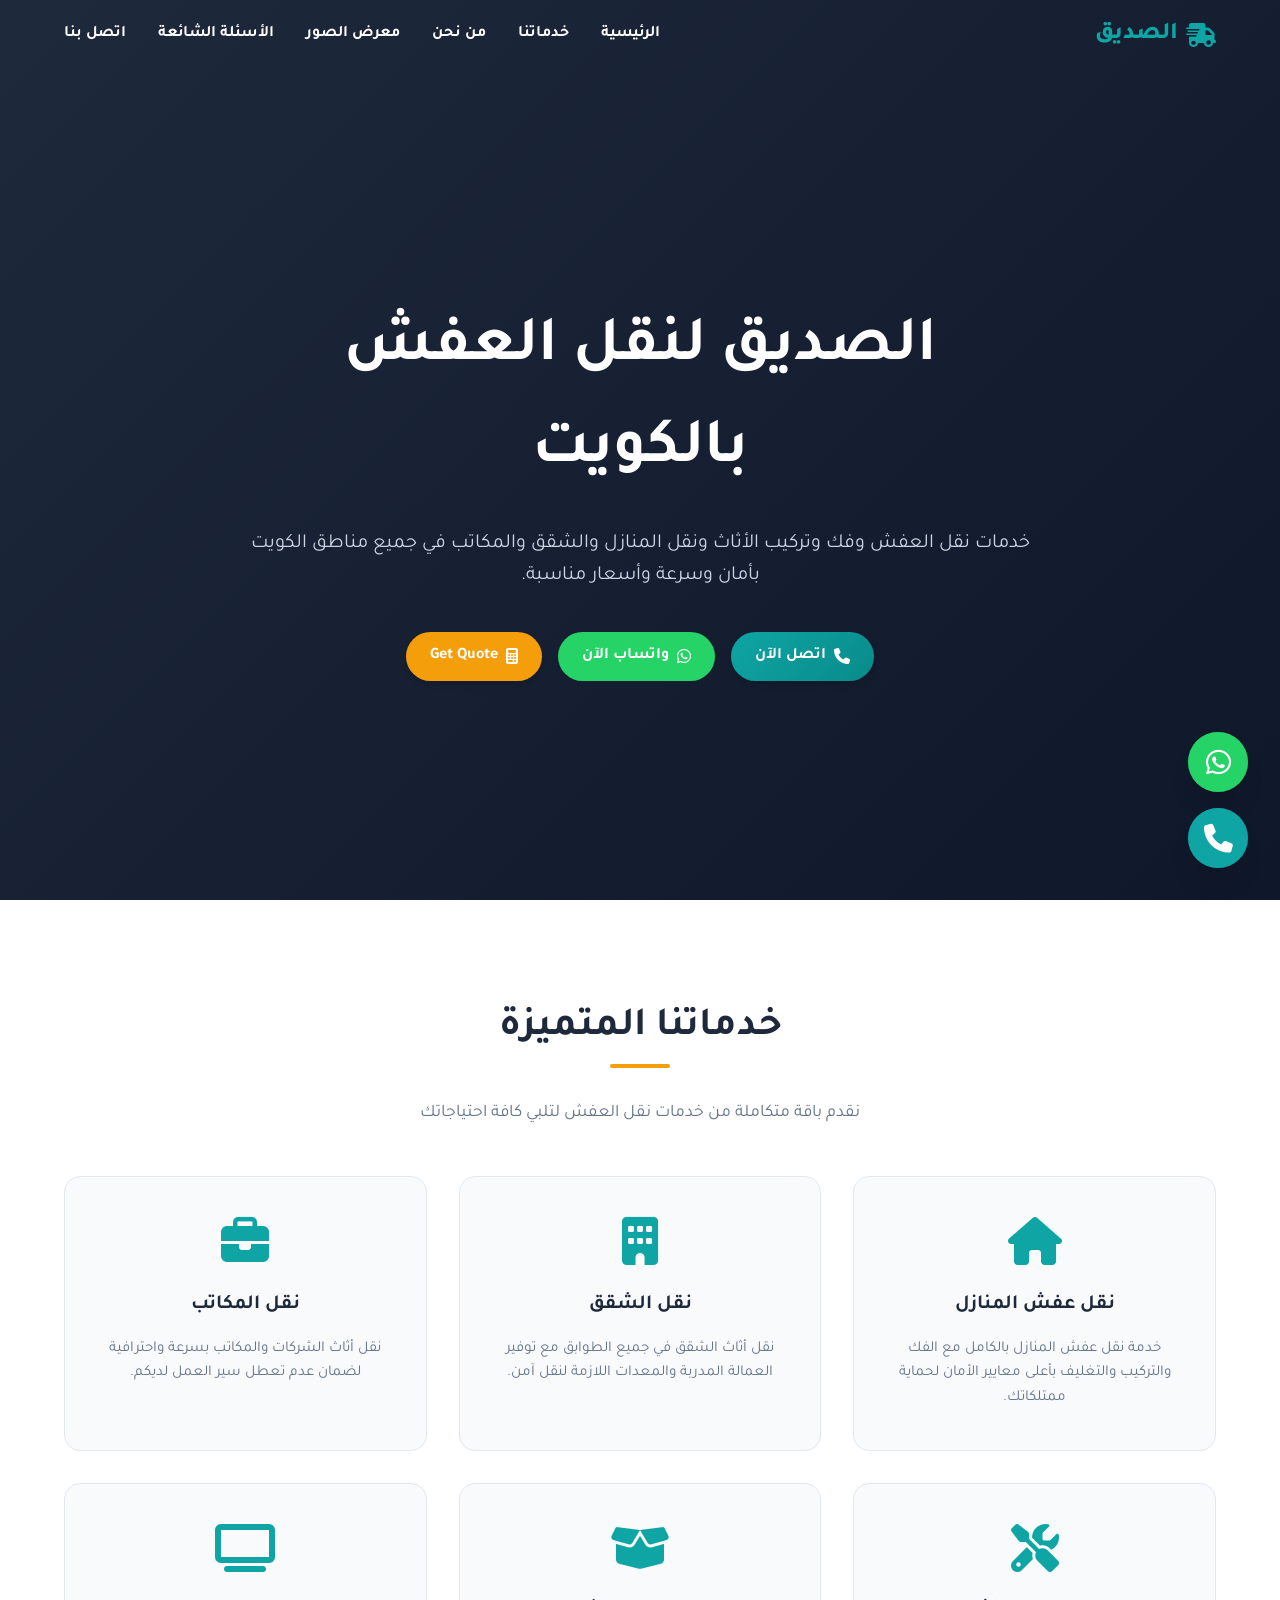
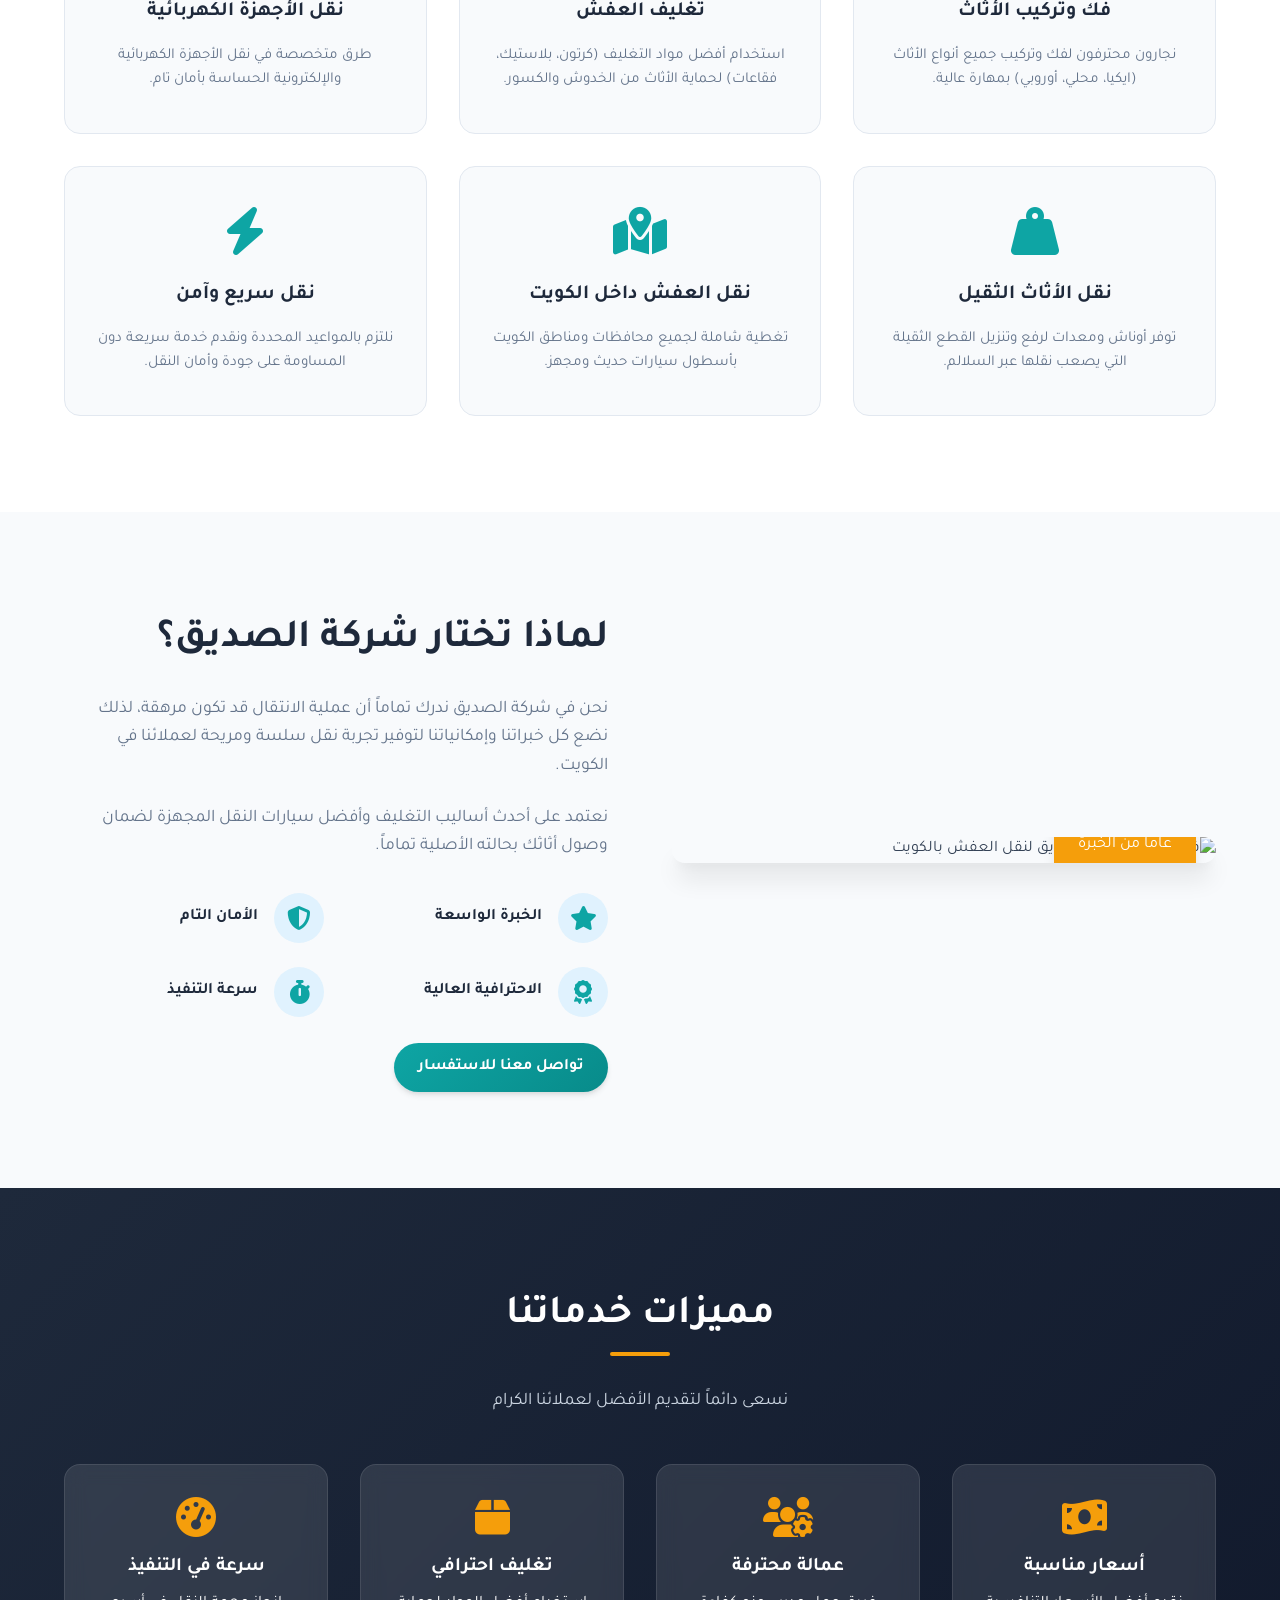
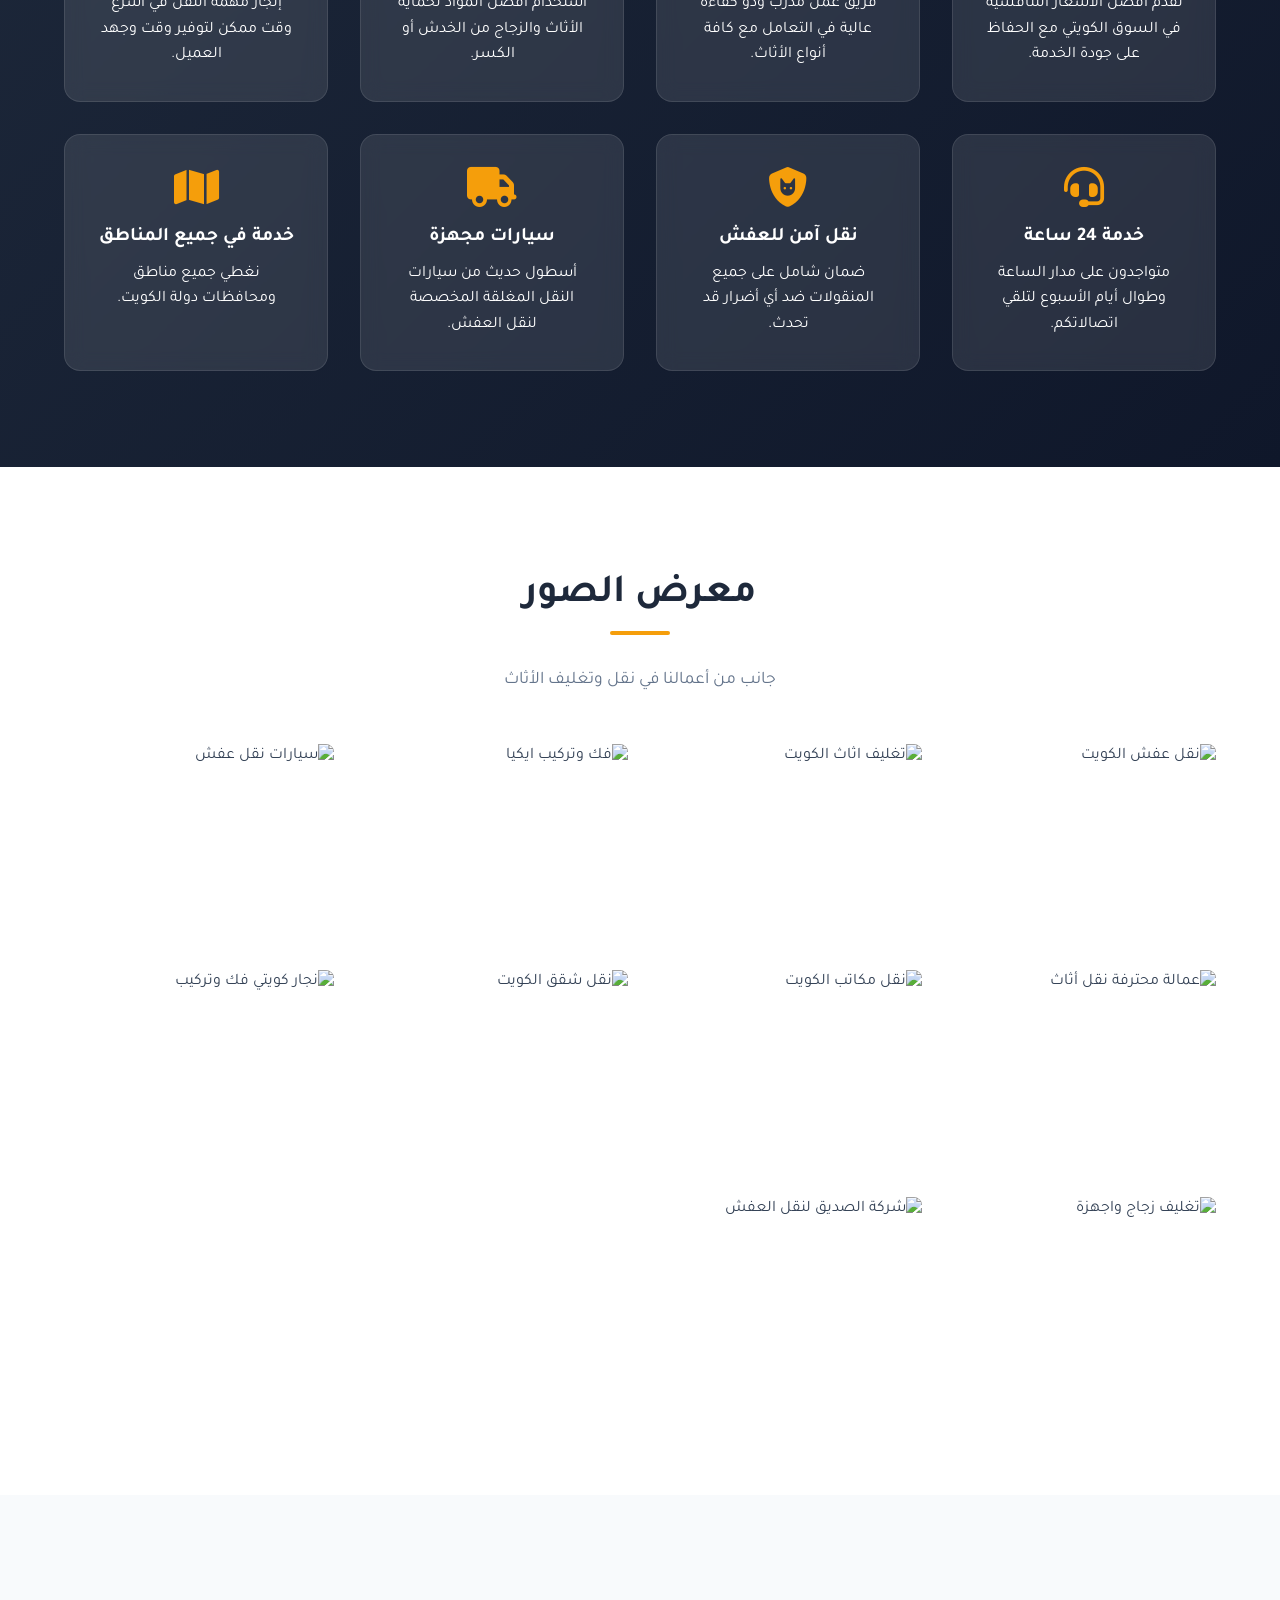
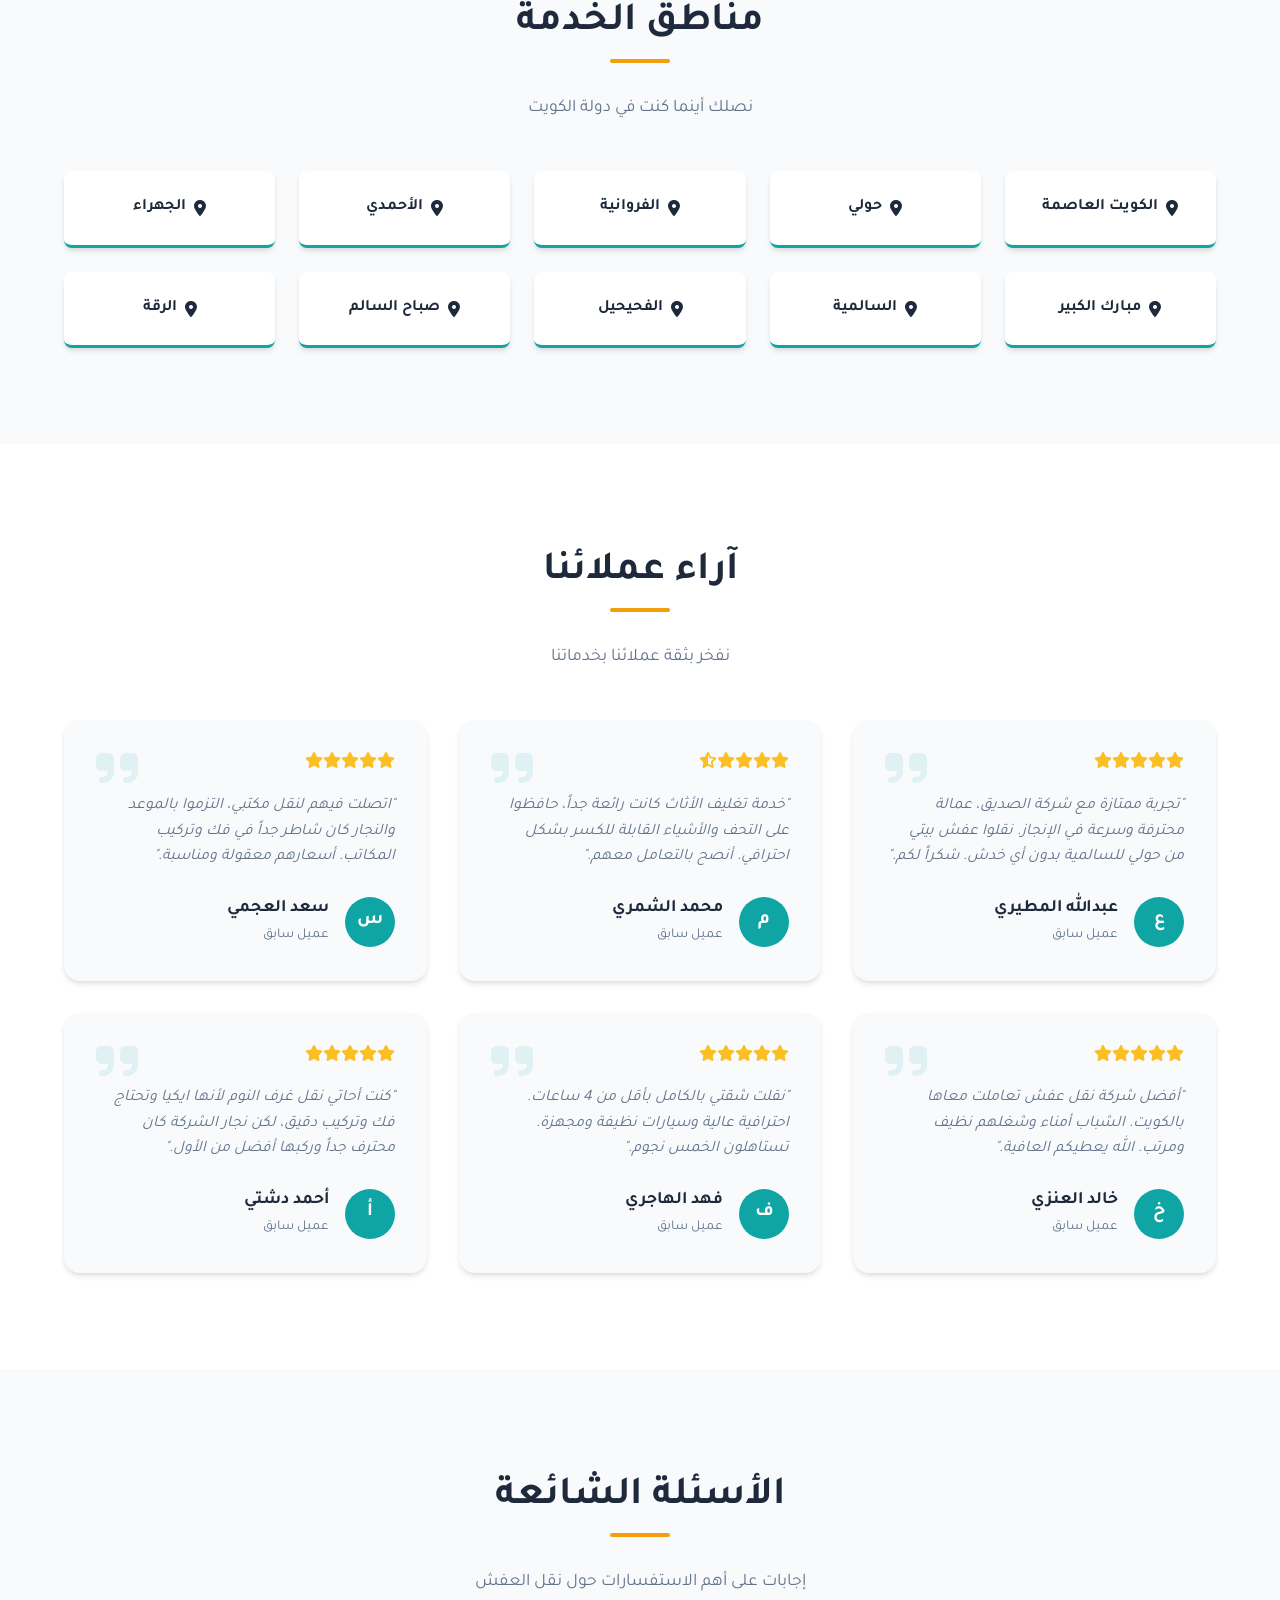
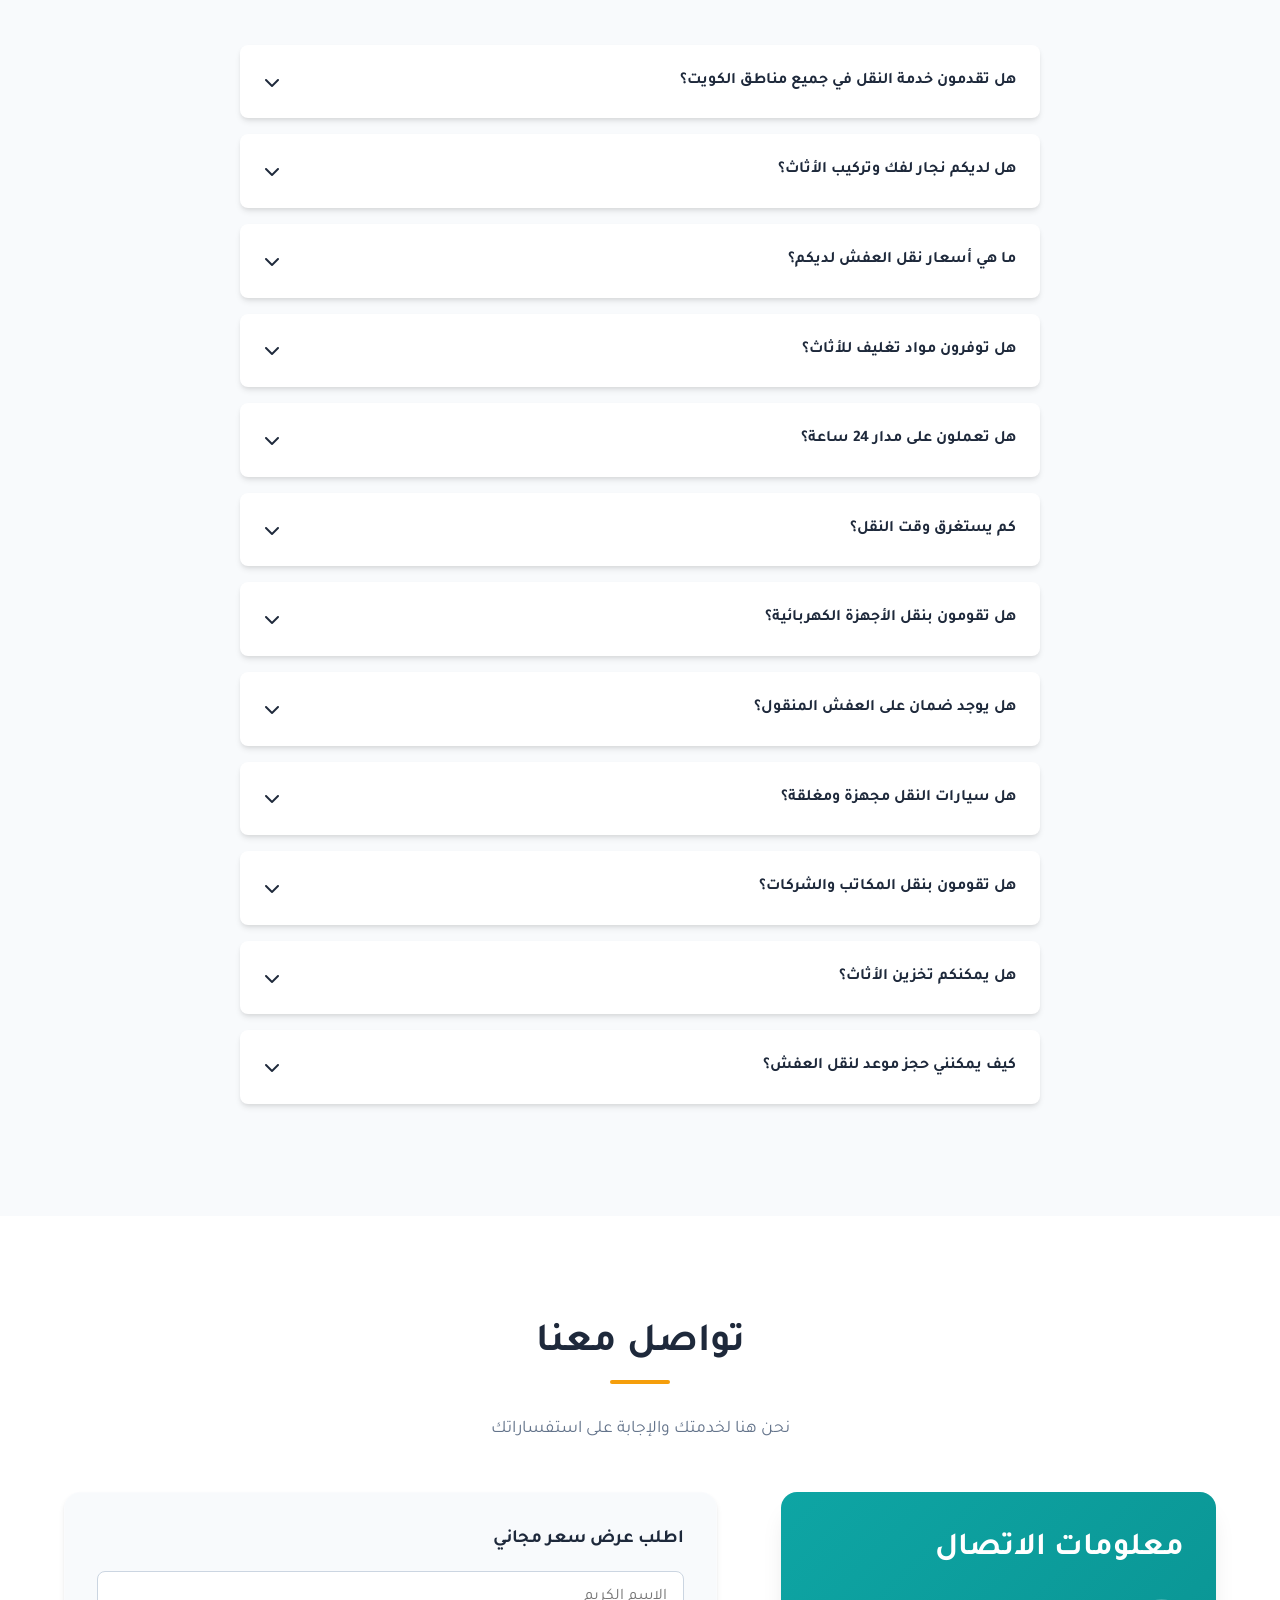
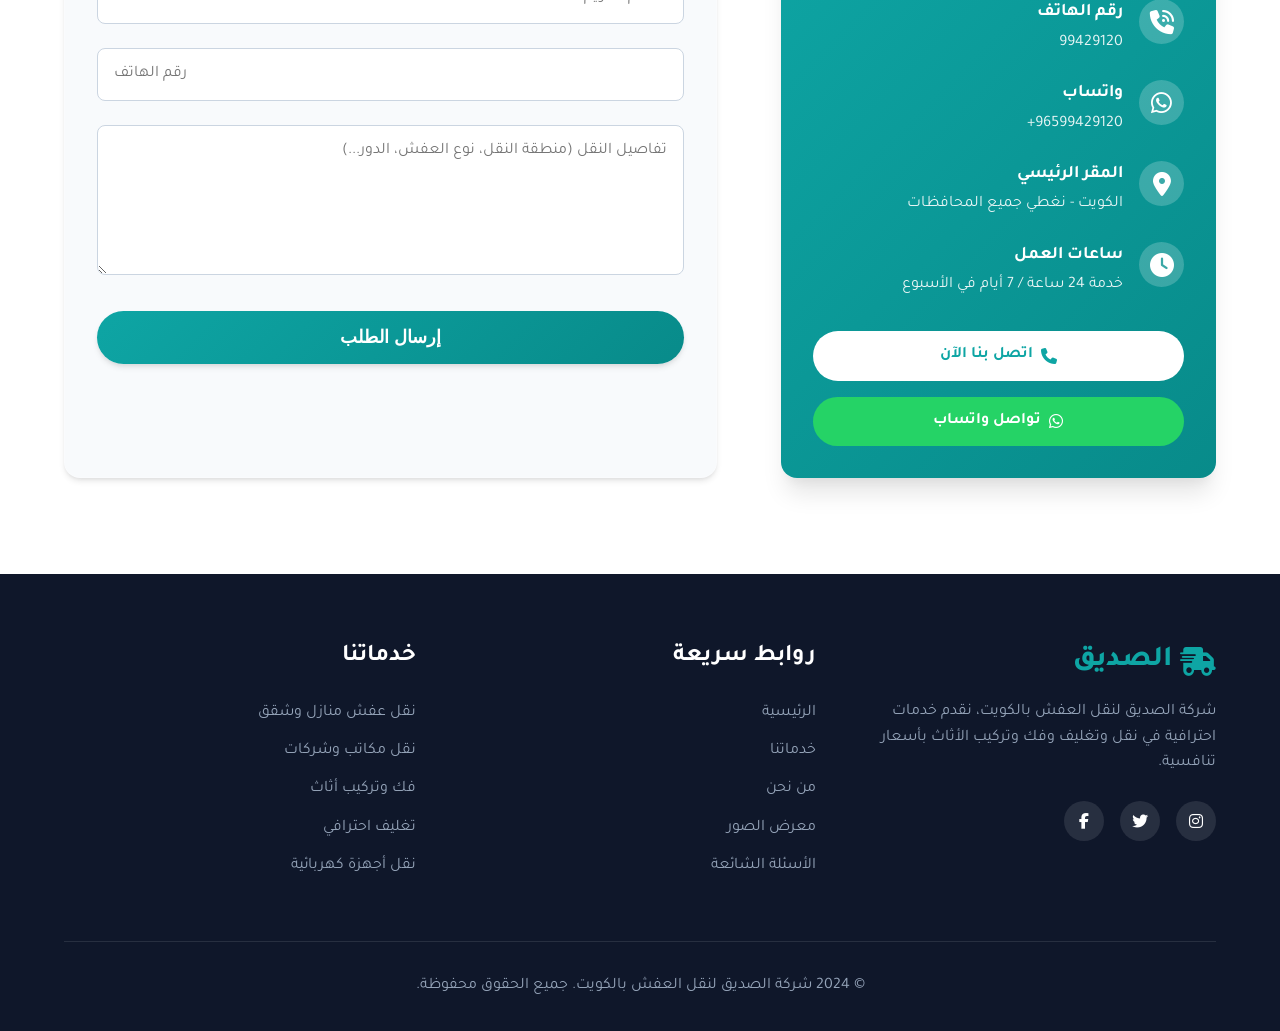
==== index.html @ 58f26f33 "First Commit" ====
<!DOCTYPE html>
<html lang="ar" dir="rtl">
<head>
    <meta charset="UTF-8">
    <meta name="viewport" content="width=device-width, initial-scale=1.0">
    
    <!-- SEO Meta Tags -->
    <title>الصديق لنقل العفش بالكويت | نقل أثاث وفك وتركيب عفش</title>
    <meta name="description" content="شركة الصديق لنقل العفش بالكويت تقدم خدمات نقل الأثاث وفك وتركيب العفش وتغليف الأثاث ونقل المنازل والمكاتب بأسعار مناسبة وخدمة سريعة في جميع مناطق الكويت.">
    <meta name="keywords" content="نقل عفش الكويت, شركة نقل عفش الكويت, نقل أثاث الكويت, فك وتركيب عفش الكويت, نقل عفش حولي, نقل عفش الأحمدي, نقل عفش الفروانية, نقل عفش الجهراء">
    <link rel="canonical" href="https://www.alsiddiq-movers.com/">
    
    <!-- Open Graph Tags -->
    <meta property="og:title" content="الصديق لنقل العفش بالكويت | نقل أثاث وفك وتركيب عفش">
    <meta property="og:description" content="شركة الصديق لنقل العفش بالكويت تقدم خدمات نقل الأثاث وفك وتركيب العفش وتغليف الأثاث ونقل المنازل والمكاتب بأسعار مناسبة وخدمة سريعة في جميع مناطق الكويت.">
    <meta property="og:type" content="website">
    <meta property="og:url" content="https://www.alsiddiq-movers.com/">
    <meta property="og:image" content="https://www.alsiddiq-movers.com/images/hero-bg.jpg">
    
    <!-- Twitter Cards -->
    <meta name="twitter:card" content="summary_large_image">
    <meta name="twitter:title" content="الصديق لنقل العفش بالكويت | نقل أثاث وفك وتركيب عفش">
    <meta name="twitter:description" content="شركة الصديق لنقل العفش بالكويت تقدم خدمات نقل الأثاث وفك وتركيب العفش وتغليف الأثاث ونقل المنازل والمكاتب بأسعار مناسبة وخدمة سريعة في جميع مناطق الكويت.">
    <meta name="twitter:image" content="https://www.alsiddiq-movers.com/images/hero-bg.jpg">
    
    <!-- Fonts & Icons -->
    <link rel="preconnect" href="https://fonts.googleapis.com">
    <link rel="preconnect" href="https://fonts.gstatic.com" crossorigin>
    <link href="https://fonts.googleapis.com/css2?family=Tajawal:wght@400;500;700;800&display=swap" rel="stylesheet">
    <link rel="stylesheet" href="https://cdnjs.cloudflare.com/ajax/libs/font-awesome/6.4.0/css/all.min.css">
    
    <!-- Custom CSS -->
    <link rel="stylesheet" href="style.css">

    <!-- Schema Markup -->
    <script type="application/ld+json">
    {
      "@context": "https://schema.org",
      "@type": "MovingCompany",
      "name": "الصديق لنقل العفش بالكويت",
      "image": "https://www.alsiddiq-movers.com/images/logo.png",
      "@id": "",
      "url": "https://www.alsiddiq-movers.com/",
      "telephone": "+96599429120",
      "address": {
        "@type": "PostalAddress",
        "addressLocality": "Kuwait City",
        "addressCountry": "KW"
      },
      "geo": {
        "@type": "GeoCoordinates",
        "latitude": 29.3759,
        "longitude": 47.9774
      },
      "openingHoursSpecification": {
        "@type": "OpeningHoursSpecification",
        "dayOfWeek": [
          "Monday",
          "Tuesday",
          "Wednesday",
          "Thursday",
          "Friday",
          "Saturday",
          "Sunday"
        ],
        "opens": "00:00",
        "closes": "23:59"
      },
      "sameAs": []
    }
    </script>
</head>
<body>

    <!-- Header Section -->
    <header id="header">
        <div class="container nav-container">
            <a href="#" class="logo">
                <i class="fa-solid fa-truck-fast"></i>
                الصديق
            </a>
            
            <button class="mobile-menu-btn" id="mobileMenuBtn">
                <i class="fa-solid fa-bars"></i>
            </button>
            
            <nav class="nav-links" id="navLinks">
                <a href="#home">الرئيسية</a>
                <a href="#services">خدماتنا</a>
                <a href="#about">من نحن</a>
                <a href="#gallery">معرض الصور</a>
                <a href="#faq">الأسئلة الشائعة</a>
                <a href="#contact">اتصل بنا</a>
            </nav>
        </div>
    </header>

    <!-- Hero Section -->
    <section id="home" class="hero">
        <div class="floating-boxes" id="floatingBoxes">
            <!-- Dynamically generated boxes in JS for better performance -->
        </div>
        <div class="container">
            <div class="hero-content">
                <h1>الصديق لنقل العفش بالكويت</h1>
                <p>خدمات نقل العفش وفك وتركيب الأثاث ونقل المنازل والشقق والمكاتب في جميع مناطق الكويت بأمان وسرعة وأسعار مناسبة.</p>
                <div class="hero-buttons">
                    <a href="tel:99429120" class="btn btn-primary"><i class="fa-solid fa-phone"></i> اتصل الآن</a>
                    <a href="https://wa.me/96599429120" class="btn btn-whatsapp"><i class="fa-brands fa-whatsapp"></i> واتساب الآن</a>
                    <a href="#contact" class="btn btn-accent"><i class="fa-solid fa-calculator"></i> Get Quote</a>
                </div>
            </div>
        </div>
    </section>

    <!-- Services Section -->
    <section id="services" class="services">
        <div class="container">
            <div class="section-title">
                <h2>خدماتنا المتميزة</h2>
                <p>نقدم باقة متكاملة من خدمات نقل العفش لتلبي كافة احتياجاتك</p>
            </div>
            
            <div class="services-grid">
                <!-- Service 1 -->
                <div class="service-card">
                    <i class="fa-solid fa-house service-icon"></i>
                    <h3>نقل عفش المنازل</h3>
                    <p>خدمة نقل عفش المنازل بالكامل مع الفك والتركيب والتغليف بأعلى معايير الأمان لحماية ممتلكاتك.</p>
                </div>
                <!-- Service 2 -->
                <div class="service-card">
                    <i class="fa-solid fa-building service-icon"></i>
                    <h3>نقل الشقق</h3>
                    <p>نقل أثاث الشقق في جميع الطوابق مع توفير العمالة المدربة والمعدات اللازمة لنقل آمن.</p>
                </div>
                <!-- Service 3 -->
                <div class="service-card">
                    <i class="fa-solid fa-briefcase service-icon"></i>
                    <h3>نقل المكاتب</h3>
                    <p>نقل أثاث الشركات والمكاتب بسرعة واحترافية لضمان عدم تعطل سير العمل لديكم.</p>
                </div>
                <!-- Service 4 -->
                <div class="service-card">
                    <i class="fa-solid fa-screwdriver-wrench service-icon"></i>
                    <h3>فك وتركيب الأثاث</h3>
                    <p>نجارون محترفون لفك وتركيب جميع أنواع الأثاث (ايكيا، محلي، أوروبي) بمهارة عالية.</p>
                </div>
                <!-- Service 5 -->
                <div class="service-card">
                    <i class="fa-solid fa-box-open service-icon"></i>
                    <h3>تغليف العفش</h3>
                    <p>استخدام أفضل مواد التغليف (كرتون، بلاستيك، فقاعات) لحماية الأثاث من الخدوش والكسور.</p>
                </div>
                <!-- Service 6 -->
                <div class="service-card">
                    <i class="fa-solid fa-tv service-icon"></i>
                    <h3>نقل الأجهزة الكهربائية</h3>
                    <p>طرق متخصصة في نقل الأجهزة الكهربائية والإلكترونية الحساسة بأمان تام.</p>
                </div>
                <!-- Service 7 -->
                <div class="service-card">
                    <i class="fa-solid fa-weight-hanging service-icon"></i>
                    <h3>نقل الأثاث الثقيل</h3>
                    <p>توفر أوناش ومعدات لرفع وتنزيل القطع الثقيلة التي يصعب نقلها عبر السلالم.</p>
                </div>
                <!-- Service 8 -->
                <div class="service-card">
                    <i class="fa-solid fa-map-location-dot service-icon"></i>
                    <h3>نقل العفش داخل الكويت</h3>
                    <p>تغطية شاملة لجميع محافظات ومناطق الكويت بأسطول سيارات حديث ومجهز.</p>
                </div>
                <!-- Service 9 -->
                <div class="service-card">
                    <i class="fa-solid fa-bolt service-icon"></i>
                    <h3>نقل سريع وآمن</h3>
                    <p>نلتزم بالمواعيد المحددة ونقدم خدمة سريعة دون المساومة على جودة وأمان النقل.</p>
                </div>
            </div>
        </div>
    </section>

    <!-- About Section -->
    <section id="about" class="about">
        <div class="container">
            <div class="about-grid">
                <div class="about-img">
                    <img src="https://images.unsplash.com/photo-1600585154526-990dced4db0d?w=800&q=80" alt="فريق عمل شركة الصديق لنقل العفش بالكويت" loading="lazy" style="width:100%;height:100%;object-fit:cover;">
                    <div class="experience-badge">
                        <span>15+</span>
                        عاماً من الخبرة
                    </div>
                </div>
                <div class="about-content">
                    <h2>لماذا تختار شركة الصديق؟</h2>
                    <p>نحن في شركة الصديق ندرك تماماً أن عملية الانتقال قد تكون مرهقة، لذلك نضع كل خبراتنا وإمكانياتنا لتوفير تجربة نقل سلسة ومريحة لعملائنا في الكويت.</p>
                    <p>نعتمد على أحدث أساليب التغليف وأفضل سيارات النقل المجهزة لضمان وصول أثاثك بحالته الأصلية تماماً.</p>
                    
                    <div class="about-features">
                        <div class="about-feature">
                            <i class="fa-solid fa-star"></i>
                            <span>الخبرة الواسعة</span>
                        </div>
                        <div class="about-feature">
                            <i class="fa-solid fa-shield-halved"></i>
                            <span>الأمان التام</span>
                        </div>
                        <div class="about-feature">
                            <i class="fa-solid fa-award"></i>
                            <span>الاحترافية العالية</span>
                        </div>
                        <div class="about-feature">
                            <i class="fa-solid fa-stopwatch"></i>
                            <span>سرعة التنفيذ</span>
                        </div>
                    </div>
                    <br>
                    <a href="tel:99429120" class="btn btn-primary">تواصل معنا للاستفسار</a>
                </div>
            </div>
        </div>
    </section>

    <!-- Why Choose Us -->
    <section class="why-us">
        <div class="container">
            <div class="section-title">
                <h2>مميزات خدماتنا</h2>
                <p>نسعى دائماً لتقديم الأفضل لعملائنا الكرام</p>
            </div>
            
            <div class="features-grid">
                <div class="feature-box">
                    <i class="fa-solid fa-money-bill-wave"></i>
                    <h3>أسعار مناسبة</h3>
                    <p>نقدم أفضل الأسعار التنافسية في السوق الكويتي مع الحفاظ على جودة الخدمة.</p>
                </div>
                <div class="feature-box">
                    <i class="fa-solid fa-users-gear"></i>
                    <h3>عمالة محترفة</h3>
                    <p>فريق عمل مدرب وذو كفاءة عالية في التعامل مع كافة أنواع الأثاث.</p>
                </div>
                <div class="feature-box">
                    <i class="fa-solid fa-box"></i>
                    <h3>تغليف احترافي</h3>
                    <p>استخدام أفضل المواد لحماية الأثاث والزجاج من الخدش أو الكسر.</p>
                </div>
                <div class="feature-box">
                    <i class="fa-solid fa-gauge-high"></i>
                    <h3>سرعة في التنفيذ</h3>
                    <p>إنجاز مهمة النقل في أسرع وقت ممكن لتوفير وقت وجهد العميل.</p>
                </div>
                <div class="feature-box">
                    <i class="fa-solid fa-headset"></i>
                    <h3>خدمة 24 ساعة</h3>
                    <p>متواجدون على مدار الساعة وطوال أيام الأسبوع لتلقي اتصالاتكم.</p>
                </div>
                <div class="feature-box">
                    <i class="fa-solid fa-shield-cat"></i>
                    <h3>نقل آمن للعفش</h3>
                    <p>ضمان شامل على جميع المنقولات ضد أي أضرار قد تحدث.</p>
                </div>
                <div class="feature-box">
                    <i class="fa-solid fa-truck"></i>
                    <h3>سيارات مجهزة</h3>
                    <p>أسطول حديث من سيارات النقل المغلقة المخصصة لنقل العفش.</p>
                </div>
                <div class="feature-box">
                    <i class="fa-solid fa-map"></i>
                    <h3>خدمة في جميع المناطق</h3>
                    <p>نغطي جميع مناطق ومحافظات دولة الكويت.</p>
                </div>
            </div>
        </div>
    </section>

    <!-- Gallery Section -->
    <section id="gallery" class="gallery">
        <div class="container">
            <div class="section-title">
                <h2>معرض الصور</h2>
                <p>جانب من أعمالنا في نقل وتغليف الأثاث</p>
            </div>
            
            <div class="gallery-grid">
                <div class="gallery-item">
                    <img src="https://images.unsplash.com/photo-1558618666-fcd25c85cd64?w=600&q=80" alt="نقل عفش الكويت" loading="lazy">
                    <div class="gallery-overlay"><i class="fa-solid fa-magnifying-glass-plus"></i></div>
                </div>
                <div class="gallery-item">
                    <img src="https://images.unsplash.com/photo-1600585154340-be6161a56a0c?w=600&q=80" alt="تغليف اثاث الكويت" loading="lazy">
                    <div class="gallery-overlay"><i class="fa-solid fa-magnifying-glass-plus"></i></div>
                </div>
                <div class="gallery-item">
                    <img src="https://images.unsplash.com/photo-1555041469-a586c61ea9bc?w=600&q=80" alt="فك وتركيب ايكيا" loading="lazy">
                    <div class="gallery-overlay"><i class="fa-solid fa-magnifying-glass-plus"></i></div>
                </div>
                <div class="gallery-item">
                    <img src="https://images.unsplash.com/photo-1601584115197-04ecc0da31d7?w=600&q=80" alt="سيارات نقل عفش" loading="lazy">
                    <div class="gallery-overlay"><i class="fa-solid fa-magnifying-glass-plus"></i></div>
                </div>
                <div class="gallery-item">
                    <img src="https://images.unsplash.com/photo-1503676260728-1c00da094a0b?w=600&q=80" alt="عمالة محترفة نقل أثاث" loading="lazy">
                    <div class="gallery-overlay"><i class="fa-solid fa-magnifying-glass-plus"></i></div>
                </div>
                <div class="gallery-item">
                    <img src="https://images.unsplash.com/photo-1631679706909-1844bbd07221?w=600&q=80" alt="نقل مكاتب الكويت" loading="lazy">
                    <div class="gallery-overlay"><i class="fa-solid fa-magnifying-glass-plus"></i></div>
                </div>
                <div class="gallery-item">
                    <img src="https://images.unsplash.com/photo-1484101403633-562f891dc89a?w=600&q=80" alt="نقل شقق الكويت" loading="lazy">
                    <div class="gallery-overlay"><i class="fa-solid fa-magnifying-glass-plus"></i></div>
                </div>
                <div class="gallery-item">
                    <img src="https://images.unsplash.com/photo-1583847268964-b28dc8f51f92?w=600&q=80" alt="نجار كويتي فك وتركيب" loading="lazy">
                    <div class="gallery-overlay"><i class="fa-solid fa-magnifying-glass-plus"></i></div>
                </div>
                <div class="gallery-item">
                    <img src="https://images.unsplash.com/photo-1505691938895-1758d7feb511?w=600&q=80" alt="تغليف زجاج واجهزة" loading="lazy">
                    <div class="gallery-overlay"><i class="fa-solid fa-magnifying-glass-plus"></i></div>
                </div>
                <div class="gallery-item">
                    <img src="https://images.unsplash.com/photo-1618219944342-824e40a13285?w=600&q=80" alt="شركة الصديق لنقل العفش" loading="lazy">
                    <div class="gallery-overlay"><i class="fa-solid fa-magnifying-glass-plus"></i></div>
                </div>
            </div>
        </div>
    </section>

    <!-- Areas We Serve -->
    <section class="areas">
        <div class="container">
            <div class="section-title">
                <h2>مناطق الخدمة</h2>
                <p>نصلك أينما كنت في دولة الكويت</p>
            </div>
            
            <div class="areas-grid">
                <div class="area-card"><i class="fa-solid fa-location-dot"></i> الكويت العاصمة</div>
                <div class="area-card"><i class="fa-solid fa-location-dot"></i> حولي</div>
                <div class="area-card"><i class="fa-solid fa-location-dot"></i> الفروانية</div>
                <div class="area-card"><i class="fa-solid fa-location-dot"></i> الأحمدي</div>
                <div class="area-card"><i class="fa-solid fa-location-dot"></i> الجهراء</div>
                <div class="area-card"><i class="fa-solid fa-location-dot"></i> مبارك الكبير</div>
                <div class="area-card"><i class="fa-solid fa-location-dot"></i> السالمية</div>
                <div class="area-card"><i class="fa-solid fa-location-dot"></i> الفحيحيل</div>
                <div class="area-card"><i class="fa-solid fa-location-dot"></i> صباح السالم</div>
                <div class="area-card"><i class="fa-solid fa-location-dot"></i> الرقة</div>
            </div>
        </div>
    </section>

    <!-- Testimonials Section -->
    <section class="testimonials">
        <div class="container">
            <div class="section-title">
                <h2>آراء عملائنا</h2>
                <p>نفخر بثقة عملائنا بخدماتنا</p>
            </div>
            
            <div class="testimonials-grid">
                <div class="testimonial-card">
                    <i class="fa-solid fa-quote-right quote-icon"></i>
                    <div class="stars">
                        <i class="fa-solid fa-star"></i><i class="fa-solid fa-star"></i><i class="fa-solid fa-star"></i><i class="fa-solid fa-star"></i><i class="fa-solid fa-star"></i>
                    </div>
                    <p>"تجربة ممتازة مع شركة الصديق، عمالة محترفة وسرعة في الإنجاز. نقلوا عفش بيتي من حولي للسالمية بدون أي خدش. شكراً لكم."</p>
                    <div class="client-info">
                        <div class="client-avatar">ع</div>
                        <div>
                            <h4>عبدالله المطيري</h4>
                            <span>عميل سابق</span>
                        </div>
                    </div>
                </div>
                
                <div class="testimonial-card">
                    <i class="fa-solid fa-quote-right quote-icon"></i>
                    <div class="stars">
                        <i class="fa-solid fa-star"></i><i class="fa-solid fa-star"></i><i class="fa-solid fa-star"></i><i class="fa-solid fa-star"></i><i class="fa-solid fa-star-half-stroke"></i>
                    </div>
                    <p>"خدمة تغليف الأثاث كانت رائعة جداً، حافظوا على التحف والأشياء القابلة للكسر بشكل احترافي. أنصح بالتعامل معهم."</p>
                    <div class="client-info">
                        <div class="client-avatar">م</div>
                        <div>
                            <h4>محمد الشمري</h4>
                            <span>عميل سابق</span>
                        </div>
                    </div>
                </div>
                
                <div class="testimonial-card">
                    <i class="fa-solid fa-quote-right quote-icon"></i>
                    <div class="stars">
                        <i class="fa-solid fa-star"></i><i class="fa-solid fa-star"></i><i class="fa-solid fa-star"></i><i class="fa-solid fa-star"></i><i class="fa-solid fa-star"></i>
                    </div>
                    <p>"اتصلت فيهم لنقل مكتبي، التزموا بالموعد والنجار كان شاطر جداً في فك وتركيب المكاتب. أسعارهم معقولة ومناسبة."</p>
                    <div class="client-info">
                        <div class="client-avatar">س</div>
                        <div>
                            <h4>سعد العجمي</h4>
                            <span>عميل سابق</span>
                        </div>
                    </div>
                </div>

                <div class="testimonial-card">
                    <i class="fa-solid fa-quote-right quote-icon"></i>
                    <div class="stars">
                        <i class="fa-solid fa-star"></i><i class="fa-solid fa-star"></i><i class="fa-solid fa-star"></i><i class="fa-solid fa-star"></i><i class="fa-solid fa-star"></i>
                    </div>
                    <p>"أفضل شركة نقل عفش تعاملت معاها بالكويت. الشباب أمناء وشغلهم نظيف ومرتب. الله يعطيكم العافية."</p>
                    <div class="client-info">
                        <div class="client-avatar">خ</div>
                        <div>
                            <h4>خالد العنزي</h4>
                            <span>عميل سابق</span>
                        </div>
                    </div>
                </div>

                <div class="testimonial-card">
                    <i class="fa-solid fa-quote-right quote-icon"></i>
                    <div class="stars">
                        <i class="fa-solid fa-star"></i><i class="fa-solid fa-star"></i><i class="fa-solid fa-star"></i><i class="fa-solid fa-star"></i><i class="fa-solid fa-star"></i>
                    </div>
                    <p>"نقلت شقتي بالكامل بأقل من 4 ساعات. احترافية عالية وسيارات نظيفة ومجهزة. تستاهلون الخمس نجوم."</p>
                    <div class="client-info">
                        <div class="client-avatar">ف</div>
                        <div>
                            <h4>فهد الهاجري</h4>
                            <span>عميل سابق</span>
                        </div>
                    </div>
                </div>

                <div class="testimonial-card">
                    <i class="fa-solid fa-quote-right quote-icon"></i>
                    <div class="stars">
                        <i class="fa-solid fa-star"></i><i class="fa-solid fa-star"></i><i class="fa-solid fa-star"></i><i class="fa-solid fa-star"></i><i class="fa-solid fa-star"></i>
                    </div>
                    <p>"كنت أحاتي نقل غرف النوم لأنها ايكيا وتحتاج فك وتركيب دقيق، لكن نجار الشركة كان محترف جداً وركبها أفضل من الأول."</p>
                    <div class="client-info">
                        <div class="client-avatar">أ</div>
                        <div>
                            <h4>أحمد دشتي</h4>
                            <span>عميل سابق</span>
                        </div>
                    </div>
                </div>
            </div>
        </div>
    </section>

    <!-- FAQ Section -->
    <section id="faq" class="faq">
        <div class="container">
            <div class="section-title">
                <h2>الأسئلة الشائعة</h2>
                <p>إجابات على أهم الاستفسارات حول نقل العفش</p>
            </div>
            
            <div class="faq-container">
                <div class="faq-item">
                    <div class="faq-header">هل تقدمون خدمة النقل في جميع مناطق الكويت؟ <i class="fa-solid fa-chevron-down"></i></div>
                    <div class="faq-body">نعم، نحن في شركة الصديق نغطي جميع محافظات ومناطق دولة الكويت (العاصمة، حولي، الفروانية، الأحمدي، الجهراء، مبارك الكبير) بأسطول من السيارات المجهزة.</div>
                </div>
                
                <div class="faq-item">
                    <div class="faq-header">هل لديكم نجار لفك وتركيب الأثاث؟ <i class="fa-solid fa-chevron-down"></i></div>
                    <div class="faq-body">بالتأكيد، لدينا نجارون محترفون وذوو خبرة في فك وتركيب جميع أنواع الأثاث بما في ذلك أثاث ايكيا، ميداس، والأثاث المحلي والمستورد.</div>
                </div>
                
                <div class="faq-item">
                    <div class="faq-header">ما هي أسعار نقل العفش لديكم؟ <i class="fa-solid fa-chevron-down"></i></div>
                    <div class="faq-body">تختلف الأسعار بناءً على حجم الأثاث، المسافة بين المنزلين، وعدد الطوابق والخدمات المطلوبة (تغليف، فك وتركيب). لكننا نضمن تقديم أفضل الأسعار التنافسية في الكويت. اتصل بنا للحصول على تسعيرة مجانية.</div>
                </div>
                
                <div class="faq-item">
                    <div class="faq-header">هل توفرون مواد تغليف للأثاث؟ <i class="fa-solid fa-chevron-down"></i></div>
                    <div class="faq-body">نعم، نوفر أفضل مواد التغليف لحماية العفش مثل النايلون الاسترتش، البابلز (الفقاعات الهوائية)، الكراتين المتينة، الفلين، والبطانيات لحماية الأثاث من الخدوش والكسور.</div>
                </div>

                <div class="faq-item">
                    <div class="faq-header">هل تعملون على مدار 24 ساعة؟ <i class="fa-solid fa-chevron-down"></i></div>
                    <div class="faq-body">نعم، خدماتنا متوفرة على مدار الساعة وطوال أيام الأسبوع لتلبية احتياجات عملائنا في أي وقت يناسبهم.</div>
                </div>

                <div class="faq-item">
                    <div class="faq-header">كم يستغرق وقت النقل؟ <i class="fa-solid fa-chevron-down"></i></div>
                    <div class="faq-body">يعتمد الوقت على كمية العفش والمسافة، ولكننا نمتلك فريقاً كبيراً ومحترفاً يضمن إنجاز المهمة بأسرع وقت ممكن وبأعلى جودة.</div>
                </div>

                <div class="faq-item">
                    <div class="faq-header">هل تقومون بنقل الأجهزة الكهربائية؟ <i class="fa-solid fa-chevron-down"></i></div>
                    <div class="faq-body">نعم، لدينا فنيون متخصصون في التعامل مع الأجهزة الكهربائية مثل الثلاجات، المكيفات، الشاشات، والغسالات لضمان نقلها بأمان تام.</div>
                </div>

                <div class="faq-item">
                    <div class="faq-header">هل يوجد ضمان على العفش المنقول؟ <i class="fa-solid fa-chevron-down"></i></div>
                    <div class="faq-body">نعم، نضمن لك وصول كافة ممتلكاتك سليمة وبدون أي خدوش أو تلفيات. نحن نتحمل المسؤولية كاملة في حال حدوث أي ضرر لا قدر الله.</div>
                </div>

                <div class="faq-item">
                    <div class="faq-header">هل سيارات النقل مجهزة ومغلقة؟ <i class="fa-solid fa-chevron-down"></i></div>
                    <div class="faq-body">بالتأكيد، نمتلك أسطولاً من سيارات الهاف لوري الكبيرة والمغلقة لحماية الأثاث من العوامل الجوية (أتربة، أمطار) أثناء عملية النقل.</div>
                </div>

                <div class="faq-item">
                    <div class="faq-header">هل تقومون بنقل المكاتب والشركات؟ <i class="fa-solid fa-chevron-down"></i></div>
                    <div class="faq-body">نعم، نقدم خدمات متخصصة في نقل المكاتب والشركات بكل احترافية وفي أوقات تناسب عمل الشركة لعدم تعطيل الدوام.</div>
                </div>

                <div class="faq-item">
                    <div class="faq-header">هل يمكنكم تخزين الأثاث؟ <i class="fa-solid fa-chevron-down"></i></div>
                    <div class="faq-body">يرجى التواصل معنا عبر الهاتف لتحديد مدى توفر مساحات التخزين لدينا في الوقت الحالي وتقديم العرض المناسب.</div>
                </div>

                <div class="faq-item">
                    <div class="faq-header">كيف يمكنني حجز موعد لنقل العفش؟ <i class="fa-solid fa-chevron-down"></i></div>
                    <div class="faq-body">يمكنك الحجز بسهولة عبر الاتصال على رقمنا 99429120 أو مراسلتنا عبر الواتساب على نفس الرقم، وسنقوم بتحديد الموعد الذي يناسبك.</div>
                </div>
            </div>
        </div>
    </section>

    <!-- Contact Section -->
    <section id="contact" class="contact">
        <div class="container">
            <div class="section-title">
                <h2>تواصل معنا</h2>
                <p>نحن هنا لخدمتك والإجابة على استفساراتك</p>
            </div>
            
            <div class="contact-grid">
                <div class="contact-info">
                    <h3>معلومات الاتصال</h3>
                    
                    <div class="contact-item">
                        <i class="fa-solid fa-phone-volume"></i>
                        <div>
                            <h4>رقم الهاتف</h4>
                            <p>99429120</p>
                        </div>
                    </div>
                    
                    <div class="contact-item">
                        <i class="fa-brands fa-whatsapp"></i>
                        <div>
                            <h4>واتساب</h4>
                            <p>96599429120+</p>
                        </div>
                    </div>
                    
                    <div class="contact-item">
                        <i class="fa-solid fa-location-dot"></i>
                        <div>
                            <h4>المقر الرئيسي</h4>
                            <p>الكويت - نغطي جميع المحافظات</p>
                        </div>
                    </div>
                    
                    <div class="contact-item">
                        <i class="fa-solid fa-clock"></i>
                        <div>
                            <h4>ساعات العمل</h4>
                            <p>خدمة 24 ساعة / 7 أيام في الأسبوع</p>
                        </div>
                    </div>

                    <div style="margin-top: 2rem;">
                        <a href="tel:99429120" class="btn" style="background: white; color: var(--primary-color); width: 100%; margin-bottom: 1rem;"><i class="fa-solid fa-phone"></i> اتصل بنا الآن</a>
                        <a href="https://wa.me/96599429120" class="btn btn-whatsapp" style="width: 100%;"><i class="fa-brands fa-whatsapp"></i> تواصل واتساب</a>
                    </div>
                </div>
                
                <div class="contact-form glass-panel">
                    <h3>اطلب عرض سعر مجاني</h3>
                    <form id="quoteForm">
                        <div class="form-group">
                            <input type="text" id="name" class="form-control" placeholder="الاسم الكريم" required>
                        </div>
                        <div class="form-group">
                            <input type="tel" id="phone" class="form-control" placeholder="رقم الهاتف" required>
                        </div>
                        <div class="form-group">
                            <textarea id="message" class="form-control" placeholder="تفاصيل النقل (منطقة النقل، نوع العفش، الدور...)" required></textarea>
                        </div>
                        <button type="submit" class="btn btn-primary">إرسال الطلب</button>
                    </form>
                </div>
            </div>
        </div>
    </section>

    <!-- Footer -->
    <footer>
        <div class="container">
            <div class="footer-grid">
                <div class="footer-col">
                    <div class="footer-logo">
                        <i class="fa-solid fa-truck-fast"></i>
                        الصديق
                    </div>
                    <p>شركة الصديق لنقل العفش بالكويت، نقدم خدمات احترافية في نقل وتغليف وفك وتركيب الأثاث بأسعار تنافسية.</p>
                    <div class="social-links">
                        <a href="#"><i class="fa-brands fa-instagram"></i></a>
                        <a href="#"><i class="fa-brands fa-twitter"></i></a>
                        <a href="#"><i class="fa-brands fa-facebook-f"></i></a>
                    </div>
                </div>
                
                <div class="footer-col">
                    <h3>روابط سريعة</h3>
                    <ul class="footer-links">
                        <li><a href="#home">الرئيسية</a></li>
                        <li><a href="#services">خدماتنا</a></li>
                        <li><a href="#about">من نحن</a></li>
                        <li><a href="#gallery">معرض الصور</a></li>
                        <li><a href="#faq">الأسئلة الشائعة</a></li>
                    </ul>
                </div>
                
                <div class="footer-col">
                    <h3>خدماتنا</h3>
                    <ul class="footer-links">
                        <li><a href="#services">نقل عفش منازل وشقق</a></li>
                        <li><a href="#services">نقل مكاتب وشركات</a></li>
                        <li><a href="#services">فك وتركيب أثاث</a></li>
                        <li><a href="#services">تغليف احترافي</a></li>
                        <li><a href="#services">نقل أجهزة كهربائية</a></li>
                    </ul>
                </div>
            </div>
            
            <div class="footer-bottom">
                <p>&copy; 2024 شركة الصديق لنقل العفش بالكويت. جميع الحقوق محفوظة.</p>
            </div>
        </div>
    </footer>

    <!-- Floating Actions -->
    <div class="floating-actions">
        <a href="https://wa.me/96599429120" class="floating-btn float-whatsapp" target="_blank" title="تواصل عبر الواتساب">
            <i class="fa-brands fa-whatsapp"></i>
        </a>
        <a href="tel:99429120" class="floating-btn float-call" title="اتصل بنا">
            <i class="fa-solid fa-phone"></i>
        </a>
    </div>

    <!-- Back to Top -->
    <div class="back-to-top" id="backToTop">
        <i class="fa-solid fa-arrow-up"></i>
    </div>

    <!-- FAQ Schema -->
    <script type="application/ld+json">
    {
      "@context": "https://schema.org",
      "@type": "FAQPage",
      "mainEntity": [{
        "@type": "Question",
        "name": "هل تقدمون خدمة النقل في جميع مناطق الكويت؟",
        "acceptedAnswer": {
          "@type": "Answer",
          "text": "نعم، نحن في شركة الصديق نغطي جميع محافظات ومناطق دولة الكويت (العاصمة، حولي، الفروانية، الأحمدي، الجهراء، مبارك الكبير) بأسطول من السيارات المجهزة."
        }
      },{
        "@type": "Question",
        "name": "هل لديكم نجار لفك وتركيب الأثاث؟",
        "acceptedAnswer": {
          "@type": "Answer",
          "text": "بالتأكيد، لدينا نجارون محترفون وذوو خبرة في فك وتركيب جميع أنواع الأثاث بما في ذلك أثاث ايكيا، ميداس، والأثاث المحلي والمستورد."
        }
      },{
        "@type": "Question",
        "name": "ما هي أسعار نقل العفش لديكم؟",
        "acceptedAnswer": {
          "@type": "Answer",
          "text": "تختلف الأسعار بناءً على حجم الأثاث، المسافة بين المنزلين، وعدد الطوابق والخدمات المطلوبة. نضمن تقديم أفضل الأسعار التنافسية في الكويت."
        }
      },{
        "@type": "Question",
        "name": "هل تعملون على مدار 24 ساعة؟",
        "acceptedAnswer": {
          "@type": "Answer",
          "text": "نعم، خدماتنا متوفرة على مدار الساعة وطوال أيام الأسبوع لتلبية احتياجات عملائنا في أي وقت يناسبهم."
        }
      }]
    }
    </script>

    <!-- Custom Script -->
    <script src="script.js"></script>
</body>
</html>
---- style.css ----
/* ==========================================================================
   CSS Variables & Reset
   ========================================================================== */
:root {
  /* Color Palette */
  --primary-color: #0EA5A4; /* Modern Teal */
  --secondary-color: #1E293B; /* Dark Navy */
  --accent-color: #F59E0B; /* Golden Orange */
  --bg-color: #F8FAFC;
  --white: #FFFFFF;
  
  --text-dark: #334155;
  --text-light: #64748B;
  
  /* Gradients */
  --primary-gradient: linear-gradient(135deg, var(--primary-color) 0%, #088b8a 100%);
  --dark-gradient: linear-gradient(135deg, var(--secondary-color) 0%, #0f172a 100%);
  
  /* Shadows */
  --shadow-sm: 0 4px 6px -1px rgba(0, 0, 0, 0.1), 0 2px 4px -1px rgba(0, 0, 0, 0.06);
  --shadow-md: 0 10px 15px -3px rgba(0, 0, 0, 0.1), 0 4px 6px -2px rgba(0, 0, 0, 0.05);
  --shadow-lg: 0 20px 25px -5px rgba(0, 0, 0, 0.1), 0 10px 10px -5px rgba(0, 0, 0, 0.04);
  
  /* Border Radius */
  --radius-md: 0.5rem;
  --radius-lg: 1rem;
  --radius-xl: 1.5rem;
  
  /* Transitions */
  --transition: all 0.3s ease-in-out;
}

* {
  margin: 0;
  padding: 0;
  box-sizing: border-box;
}

html {
  scroll-behavior: smooth;
  font-family: 'Tajawal', sans-serif;
  background-color: var(--bg-color);
  color: var(--text-dark);
}

body {
  line-height: 1.6;
  overflow-x: hidden;
}

a {
  text-decoration: none;
  color: inherit;
}

ul {
  list-style: none;
}

img {
  max-width: 100%;
  height: auto;
  display: block;
}

/* ==========================================================================
   Typography & Utilities
   ========================================================================== */
h1, h2, h3, h4, h5, h6 {
  color: var(--secondary-color);
  font-weight: 700;
  margin-bottom: 1rem;
}

.container {
  width: 100%;
  max-width: 1200px;
  margin: 0 auto;
  padding: 0 1.5rem;
}

.section-title {
  text-align: center;
  margin-bottom: 3rem;
}

.section-title h2 {
  font-size: 2.5rem;
  color: var(--secondary-color);
  position: relative;
  display: inline-block;
  padding-bottom: 0.5rem;
}

.section-title h2::after {
  content: '';
  position: absolute;
  bottom: 0;
  left: 50%;
  transform: translateX(-50%);
  width: 60px;
  height: 4px;
  background-color: var(--accent-color);
  border-radius: var(--radius-md);
}

.section-title p {
  color: var(--text-light);
  margin-top: 1rem;
  font-size: 1.1rem;
}

.btn {
  display: inline-flex;
  align-items: center;
  justify-content: center;
  padding: 0.75rem 1.5rem;
  border-radius: 50px;
  font-weight: 700;
  cursor: pointer;
  transition: var(--transition);
  border: none;
  font-size: 1rem;
  gap: 0.5rem;
}

.btn-primary {
  background: var(--primary-gradient);
  color: var(--white);
  box-shadow: var(--shadow-sm);
}

.btn-primary:hover {
  transform: translateY(-2px);
  box-shadow: var(--shadow-md);
}

.btn-accent {
  background-color: var(--accent-color);
  color: var(--white);
  box-shadow: var(--shadow-sm);
}

.btn-accent:hover {
  transform: translateY(-2px);
  background-color: #d97706;
  box-shadow: var(--shadow-md);
}

.btn-whatsapp {
  background-color: #25D366;
  color: var(--white);
}

.btn-whatsapp:hover {
  background-color: #128C7E;
  transform: translateY(-2px);
}

.glass-panel {
  background: rgba(255, 255, 255, 0.85);
  backdrop-filter: blur(10px);
  border: 1px solid rgba(255, 255, 255, 0.2);
  border-radius: var(--radius-lg);
  box-shadow: var(--shadow-lg);
}

/* ==========================================================================
   Header & Navigation
   ========================================================================== */
header {
  position: fixed;
  top: 0;
  width: 100%;
  z-index: 1000;
  transition: var(--transition);
  background-color: transparent;
  padding: 1rem 0;
}

header.scrolled {
  background-color: var(--white);
  box-shadow: var(--shadow-sm);
  padding: 0.5rem 0;
}

.nav-container {
  display: flex;
  justify-content: space-between;
  align-items: center;
}

.logo {
  font-size: 1.5rem;
  font-weight: 800;
  color: var(--primary-color);
  display: flex;
  align-items: center;
  gap: 0.5rem;
}

header.scrolled .logo {
  color: var(--primary-color);
}

.nav-links {
  display: flex;
  gap: 2rem;
}

.nav-links a {
  font-weight: 600;
  color: var(--white);
  transition: var(--transition);
}

header.scrolled .nav-links a {
  color: var(--secondary-color);
}

.nav-links a:hover {
  color: var(--accent-color) !important;
}

.mobile-menu-btn {
  display: none;
  font-size: 1.5rem;
  color: var(--white);
  cursor: pointer;
  background: none;
  border: none;
}

header.scrolled .mobile-menu-btn {
  color: var(--secondary-color);
}

/* ==========================================================================
   Hero Section
   ========================================================================== */
.hero {
  position: relative;
  min-height: 100vh;
  display: flex;
  align-items: center;
  background: var(--dark-gradient);
  overflow: hidden;
  padding-top: 80px;
}

.hero::before {
  content: '';
  position: absolute;
  top: 0;
  left: 0;
  width: 100%;
  height: 100%;
  background: url('images/hero-bg.jpg') center/cover;
  opacity: 0.2;
  z-index: 0;
}

.hero-content {
  position: relative;
  z-index: 2;
  text-align: center;
  color: var(--white);
  max-width: 800px;
  margin: 0 auto;
}

.hero h1 {
  font-size: 4rem;
  color: var(--white);
  margin-bottom: 1.5rem;
  animation: fadeUp 1s ease-out;
}

.hero p {
  font-size: 1.25rem;
  margin-bottom: 2.5rem;
  color: #CBD5E1;
  animation: fadeUp 1s ease-out 0.2s backwards;
}

.hero-buttons {
  display: flex;
  gap: 1rem;
  justify-content: center;
  animation: fadeUp 1s ease-out 0.4s backwards;
}

/* Floating Animation Boxes */
.floating-boxes {
  position: absolute;
  width: 100%;
  height: 100%;
  top: 0;
  left: 0;
  overflow: hidden;
  z-index: 1;
  pointer-events: none;
}

.box {
  position: absolute;
  display: block;
  width: 40px;
  height: 40px;
  background: rgba(255, 255, 255, 0.1);
  backdrop-filter: blur(5px);
  border: 1px solid rgba(255, 255, 255, 0.2);
  border-radius: 8px;
  animation: animateBox 25s linear infinite;
  bottom: -150px;
}

.box:nth-child(1) { left: 10%; width: 60px; height: 60px; animation-delay: 0s; }
.box:nth-child(2) { left: 20%; width: 40px; height: 40px; animation-delay: 2s; animation-duration: 12s; }
.box:nth-child(3) { left: 40%; width: 80px; height: 80px; animation-delay: 4s; }
.box:nth-child(4) { left: 60%; width: 50px; height: 50px; animation-delay: 0s; animation-duration: 18s; }
.box:nth-child(5) { left: 80%; width: 70px; height: 70px; animation-delay: 3s; }

@keyframes animateBox {
  0% { transform: translateY(0) rotate(0deg); opacity: 1; border-radius: 8px; }
  100% { transform: translateY(-1000px) rotate(720deg); opacity: 0; border-radius: 50%; }
}

@keyframes fadeUp {
  from { opacity: 0; transform: translateY(30px); }
  to { opacity: 1; transform: translateY(0); }
}

/* ==========================================================================
   Services Section
   ========================================================================== */
.services {
  padding: 6rem 0;
  background-color: var(--white);
}

.services-grid {
  display: grid;
  grid-template-columns: repeat(auto-fit, minmax(280px, 1fr));
  gap: 2rem;
}

.service-card {
  background: var(--bg-color);
  padding: 2.5rem 2rem;
  border-radius: var(--radius-lg);
  text-align: center;
  transition: var(--transition);
  border: 1px solid #E2E8F0;
  position: relative;
  overflow: hidden;
  z-index: 1;
}

.service-card::before {
  content: '';
  position: absolute;
  top: 0;
  left: 0;
  width: 100%;
  height: 0;
  background: var(--primary-gradient);
  transition: var(--transition);
  z-index: -1;
}

.service-card:hover {
  transform: translateY(-10px);
  box-shadow: var(--shadow-lg);
  border-color: transparent;
}

.service-card:hover::before {
  height: 100%;
}

.service-card:hover h3, .service-card:hover p, .service-card:hover .service-icon {
  color: var(--white);
}

.service-icon {
  font-size: 3rem;
  color: var(--primary-color);
  margin-bottom: 1.5rem;
  transition: var(--transition);
}

.service-card h3 {
  font-size: 1.25rem;
  margin-bottom: 1rem;
  transition: var(--transition);
}

.service-card p {
  color: var(--text-light);
  font-size: 0.95rem;
  transition: var(--transition);
}

/* ==========================================================================
   About Section
   ========================================================================== */
.about {
  padding: 6rem 0;
  background-color: var(--bg-color);
}

.about-grid {
  display: grid;
  grid-template-columns: 1fr 1fr;
  gap: 4rem;
  align-items: center;
}

.about-img {
  position: relative;
  border-radius: var(--radius-xl);
  overflow: hidden;
  box-shadow: var(--shadow-lg);
}

.about-img img {
  width: 100%;
  height: auto;
  object-fit: cover;
  transition: transform 0.5s;
}

.about-img:hover img {
  transform: scale(1.05);
}

.experience-badge {
  position: absolute;
  bottom: -20px;
  right: 20px;
  background: var(--accent-color);
  color: var(--white);
  padding: 1.5rem;
  border-radius: var(--radius-lg);
  text-align: center;
  box-shadow: var(--shadow-md);
  z-index: 2;
}

.experience-badge span {
  display: block;
  font-size: 2.5rem;
  font-weight: 800;
  line-height: 1;
}

.about-content h2 {
  font-size: 2.5rem;
  margin-bottom: 1.5rem;
}

.about-content p {
  margin-bottom: 1.5rem;
  color: var(--text-light);
  font-size: 1.1rem;
}

.about-features {
  display: grid;
  grid-template-columns: 1fr 1fr;
  gap: 1.5rem;
  margin-top: 2rem;
}

.about-feature {
  display: flex;
  align-items: center;
  gap: 1rem;
}

.about-feature i {
  color: var(--primary-color);
  font-size: 1.5rem;
  background: #E0F2FE;
  width: 50px;
  height: 50px;
  display: flex;
  align-items: center;
  justify-content: center;
  border-radius: 50%;
}

.about-feature span {
  font-weight: 700;
  color: var(--secondary-color);
}

/* ==========================================================================
   Gallery Section
   ========================================================================== */
.gallery {
  padding: 6rem 0;
  background-color: var(--white);
}

.gallery-grid {
  display: grid;
  grid-template-columns: repeat(auto-fill, minmax(250px, 1fr));
  gap: 1.5rem;
}

.gallery-item {
  border-radius: var(--radius-md);
  overflow: hidden;
  position: relative;
  aspect-ratio: 4/3;
  cursor: pointer;
}

.gallery-item img {
  width: 100%;
  height: 100%;
  object-fit: cover;
  transition: var(--transition);
}

.gallery-overlay {
  position: absolute;
  top: 0;
  left: 0;
  width: 100%;
  height: 100%;
  background: rgba(14, 165, 164, 0.8);
  display: flex;
  align-items: center;
  justify-content: center;
  opacity: 0;
  transition: var(--transition);
}

.gallery-overlay i {
  color: var(--white);
  font-size: 2rem;
  transform: translateY(20px);
  transition: var(--transition);
}

.gallery-item:hover img {
  transform: scale(1.1);
}

.gallery-item:hover .gallery-overlay {
  opacity: 1;
}

.gallery-item:hover .gallery-overlay i {
  transform: translateY(0);
}

/* ==========================================================================
   Why Choose Us
   ========================================================================== */
.why-us {
  padding: 6rem 0;
  background: var(--dark-gradient);
  color: var(--white);
}

.why-us .section-title h2 {
  color: var(--white);
}

.why-us .section-title p {
  color: #CBD5E1;
}

.features-grid {
  display: grid;
  grid-template-columns: repeat(auto-fit, minmax(250px, 1fr));
  gap: 2rem;
}

.feature-box {
  background: rgba(255, 255, 255, 0.1);
  backdrop-filter: blur(10px);
  padding: 2rem;
  border-radius: var(--radius-lg);
  text-align: center;
  border: 1px solid rgba(255, 255, 255, 0.1);
  transition: var(--transition);
}

.feature-box:hover {
  transform: translateY(-5px);
  background: rgba(255, 255, 255, 0.15);
}

.feature-box i {
  font-size: 2.5rem;
  color: var(--accent-color);
  margin-bottom: 1rem;
}

.feature-box h3 {
  color: var(--white);
  font-size: 1.2rem;
  margin-bottom: 0.5rem;
}

/* ==========================================================================
   Areas We Serve
   ========================================================================== */
.areas {
  padding: 6rem 0;
  background-color: var(--bg-color);
}

.areas-grid {
  display: grid;
  grid-template-columns: repeat(auto-fit, minmax(200px, 1fr));
  gap: 1.5rem;
}

.area-card {
  background: var(--white);
  padding: 1.5rem;
  border-radius: var(--radius-md);
  text-align: center;
  box-shadow: var(--shadow-sm);
  border-bottom: 3px solid var(--primary-color);
  transition: var(--transition);
  font-weight: 700;
  color: var(--secondary-color);
  display: flex;
  align-items: center;
  justify-content: center;
  gap: 0.5rem;
}

.area-card:hover {
  transform: translateY(-3px);
  box-shadow: var(--shadow-md);
  background: var(--primary-color);
  color: var(--white);
}

/* ==========================================================================
   Testimonials
   ========================================================================== */
.testimonials {
  padding: 6rem 0;
  background-color: var(--white);
}

.testimonials-grid {
  display: grid;
  grid-template-columns: repeat(auto-fit, minmax(300px, 1fr));
  gap: 2rem;
}

.testimonial-card {
  background: var(--bg-color);
  padding: 2rem;
  border-radius: var(--radius-lg);
  position: relative;
  box-shadow: var(--shadow-sm);
}

.quote-icon {
  position: absolute;
  top: 1.5rem;
  left: 2rem;
  font-size: 3rem;
  color: rgba(14, 165, 164, 0.1);
}

.stars {
  color: #FBBF24;
  margin-bottom: 1rem;
}

.testimonial-card p {
  color: var(--text-light);
  font-style: italic;
  margin-bottom: 1.5rem;
  position: relative;
  z-index: 1;
}

.client-info {
  display: flex;
  align-items: center;
  gap: 1rem;
}

.client-avatar {
  width: 50px;
  height: 50px;
  border-radius: 50%;
  background: var(--primary-color);
  display: flex;
  align-items: center;
  justify-content: center;
  color: var(--white);
  font-weight: 700;
  font-size: 1.2rem;
}

.client-info h4 {
  margin-bottom: 0;
  font-size: 1.1rem;
}

.client-info span {
  font-size: 0.85rem;
  color: var(--text-light);
}

/* ==========================================================================
   FAQ Section
   ========================================================================== */
.faq {
  padding: 6rem 0;
  background-color: var(--bg-color);
}

.faq-container {
  max-width: 800px;
  margin: 0 auto;
}

.faq-item {
  background: var(--white);
  border-radius: var(--radius-md);
  margin-bottom: 1rem;
  box-shadow: var(--shadow-sm);
  overflow: hidden;
}

.faq-header {
  padding: 1.5rem;
  cursor: pointer;
  display: flex;
  justify-content: space-between;
  align-items: center;
  font-weight: 700;
  color: var(--secondary-color);
  transition: var(--transition);
}

.faq-header:hover {
  color: var(--primary-color);
}

.faq-header i {
  transition: transform 0.3s ease;
}

.faq-item.active .faq-header i {
  transform: rotate(180deg);
  color: var(--primary-color);
}

.faq-body {
  padding: 0 1.5rem;
  max-height: 0;
  overflow: hidden;
  transition: max-height 0.3s ease-out, padding 0.3s ease;
  color: var(--text-light);
}

.faq-item.active .faq-body {
  padding: 0 1.5rem 1.5rem 1.5rem;
  max-height: 500px; /* arbitrary large value */
}

/* ==========================================================================
   Contact Section
   ========================================================================== */
.contact {
  padding: 6rem 0;
  background-color: var(--white);
}

.contact-grid {
  display: grid;
  grid-template-columns: 1fr 1.5fr;
  gap: 4rem;
}

.contact-info {
  padding: 2rem;
  background: var(--primary-gradient);
  border-radius: var(--radius-lg);
  color: var(--white);
  box-shadow: var(--shadow-lg);
}

.contact-info h3 {
  color: var(--white);
  font-size: 2rem;
  margin-bottom: 1.5rem;
}

.contact-item {
  display: flex;
  align-items: flex-start;
  gap: 1rem;
  margin-bottom: 1.5rem;
}

.contact-item i {
  font-size: 1.5rem;
  background: rgba(255, 255, 255, 0.2);
  width: 45px;
  height: 45px;
  display: flex;
  align-items: center;
  justify-content: center;
  border-radius: 50%;
}

.contact-item h4 {
  color: var(--white);
  margin-bottom: 0.2rem;
  font-size: 1.1rem;
}

.contact-item p {
  color: rgba(255, 255, 255, 0.9);
}

.contact-form {
  padding: 2rem;
  background: var(--bg-color);
  border-radius: var(--radius-lg);
  box-shadow: var(--shadow-sm);
}

.form-group {
  margin-bottom: 1.5rem;
}

.form-control {
  width: 100%;
  padding: 1rem;
  border: 1px solid #CBD5E1;
  border-radius: var(--radius-md);
  font-family: inherit;
  font-size: 1rem;
  transition: var(--transition);
  background: var(--white);
}

.form-control:focus {
  outline: none;
  border-color: var(--primary-color);
  box-shadow: 0 0 0 3px rgba(14, 165, 164, 0.1);
}

textarea.form-control {
  resize: vertical;
  min-height: 150px;
}

.contact-form button {
  width: 100%;
  padding: 1rem;
  font-size: 1.1rem;
}

/* ==========================================================================
   Footer
   ========================================================================== */
footer {
  background-color: #0f172a;
  color: #94A3B8;
  padding: 4rem 0 2rem;
}

.footer-grid {
  display: grid;
  grid-template-columns: repeat(auto-fit, minmax(250px, 1fr));
  gap: 3rem;
  margin-bottom: 3rem;
}

.footer-col h3 {
  color: var(--white);
  font-size: 1.5rem;
  margin-bottom: 1.5rem;
}

.footer-logo {
  color: var(--primary-color);
  font-size: 1.8rem;
  font-weight: 800;
  display: flex;
  align-items: center;
  gap: 0.5rem;
  margin-bottom: 1rem;
}

.footer-links li {
  margin-bottom: 0.8rem;
}

.footer-links a {
  transition: var(--transition);
}

.footer-links a:hover {
  color: var(--accent-color);
  padding-right: 5px;
}

.social-links {
  display: flex;
  gap: 1rem;
  margin-top: 1.5rem;
}

.social-links a {
  width: 40px;
  height: 40px;
  background: rgba(255, 255, 255, 0.1);
  display: flex;
  align-items: center;
  justify-content: center;
  border-radius: 50%;
  color: var(--white);
  transition: var(--transition);
}

.social-links a:hover {
  background: var(--primary-color);
  transform: translateY(-3px);
}

.footer-bottom {
  text-align: center;
  padding-top: 2rem;
  border-top: 1px solid rgba(255, 255, 255, 0.1);
}

/* ==========================================================================
   Floating Elements
   ========================================================================== */
.floating-actions {
  position: fixed;
  bottom: 2rem;
  right: 2rem;
  display: flex;
  flex-direction: column;
  gap: 1rem;
  z-index: 100;
}

.floating-btn {
  width: 60px;
  height: 60px;
  border-radius: 50%;
  display: flex;
  align-items: center;
  justify-content: center;
  color: var(--white);
  font-size: 1.8rem;
  box-shadow: var(--shadow-lg);
  transition: var(--transition);
  position: relative;
}

.float-whatsapp {
  background-color: #25D366;
}

.float-whatsapp:hover {
  background-color: #128C7E;
  transform: scale(1.1);
}

.float-call {
  background-color: var(--primary-color);
}

.float-call:hover {
  background-color: #088b8a;
  transform: scale(1.1);
}

.float-whatsapp::before, .float-call::before {
  content: '';
  position: absolute;
  width: 100%;
  height: 100%;
  border-radius: 50%;
  animation: pulse 2s infinite;
  z-index: -1;
}

.float-whatsapp::before { background-color: rgba(37, 211, 102, 0.5); }
.float-call::before { background-color: rgba(14, 165, 164, 0.5); }

@keyframes pulse {
  0% { transform: scale(1); opacity: 0.8; }
  100% { transform: scale(1.5); opacity: 0; }
}

.back-to-top {
  position: fixed;
  bottom: 2rem;
  left: 2rem; /* Left side in RTL */
  width: 50px;
  height: 50px;
  background: var(--secondary-color);
  color: var(--white);
  border-radius: var(--radius-md);
  display: flex;
  align-items: center;
  justify-content: center;
  font-size: 1.2rem;
  cursor: pointer;
  box-shadow: var(--shadow-md);
  transition: var(--transition);
  opacity: 0;
  visibility: hidden;
  z-index: 99;
}

.back-to-top.show {
  opacity: 1;
  visibility: visible;
}

.back-to-top:hover {
  background: var(--primary-color);
  transform: translateY(-3px);
}

/* ==========================================================================
   Responsive Design
   ========================================================================== */
@media (max-width: 992px) {
  .about-grid, .contact-grid {
    grid-template-columns: 1fr;
  }
  
  .hero h1 {
    font-size: 3rem;
  }
}

@media (max-width: 768px) {
  .nav-links {
    position: fixed;
    top: 0;
    right: -100%;
    width: 80%;
    max-width: 300px;
    height: 100vh;
    background: var(--white);
    flex-direction: column;
    padding: 6rem 2rem;
    box-shadow: -5px 0 15px rgba(0, 0, 0, 0.1);
    transition: var(--transition);
    z-index: 999;
  }
  
  .nav-links.active {
    right: 0;
  }
  
  .nav-links a {
    color: var(--secondary-color) !important;
    font-size: 1.2rem;
    display: block;
    padding: 1rem 0;
    border-bottom: 1px solid #E2E8F0;
  }
  
  .mobile-menu-btn {
    display: block;
    z-index: 1000;
  }
  
  .hero h1 {
    font-size: 2.5rem;
  }
  
  .hero-buttons {
    flex-direction: column;
  }
  
  .section-title h2 {
    font-size: 2rem;
  }
  
  .floating-actions {
    bottom: 1rem;
    right: 1rem;
  }
  
  .floating-btn {
    width: 50px;
    height: 50px;
    font-size: 1.5rem;
  }
}
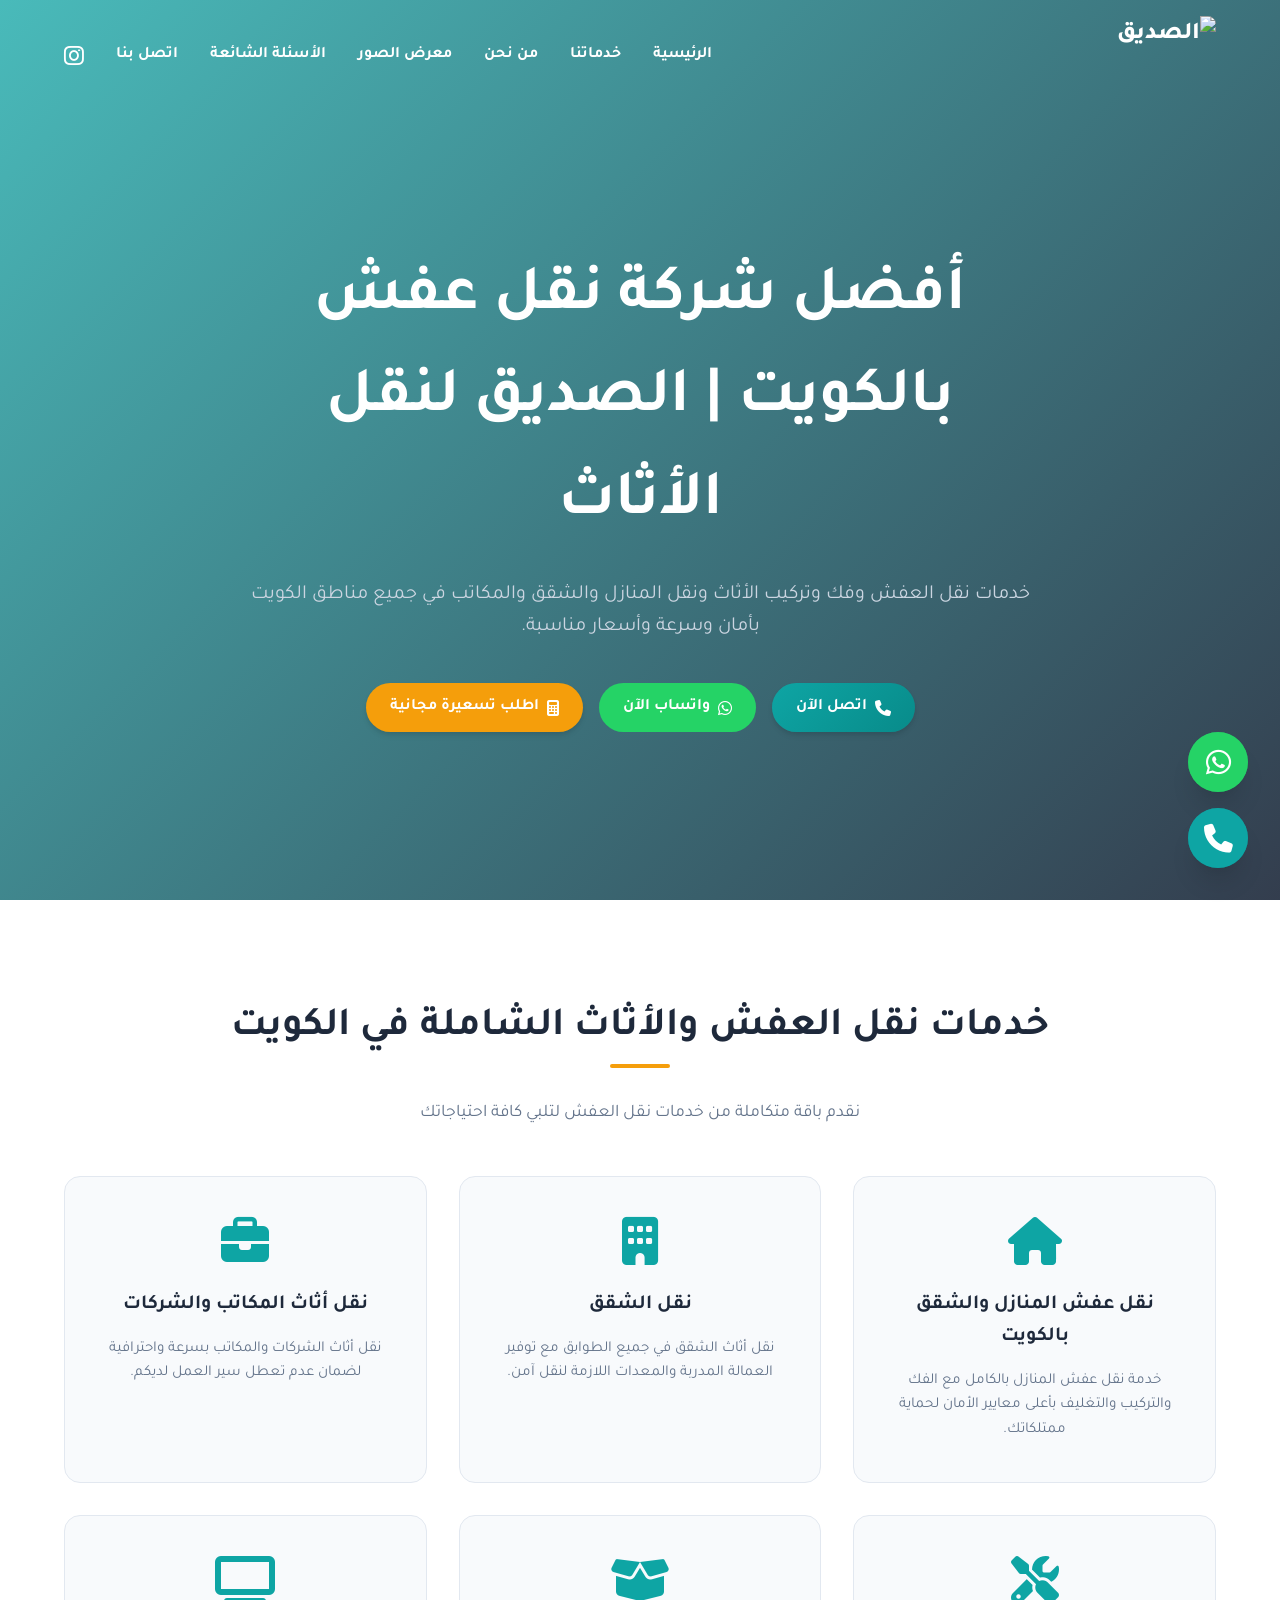
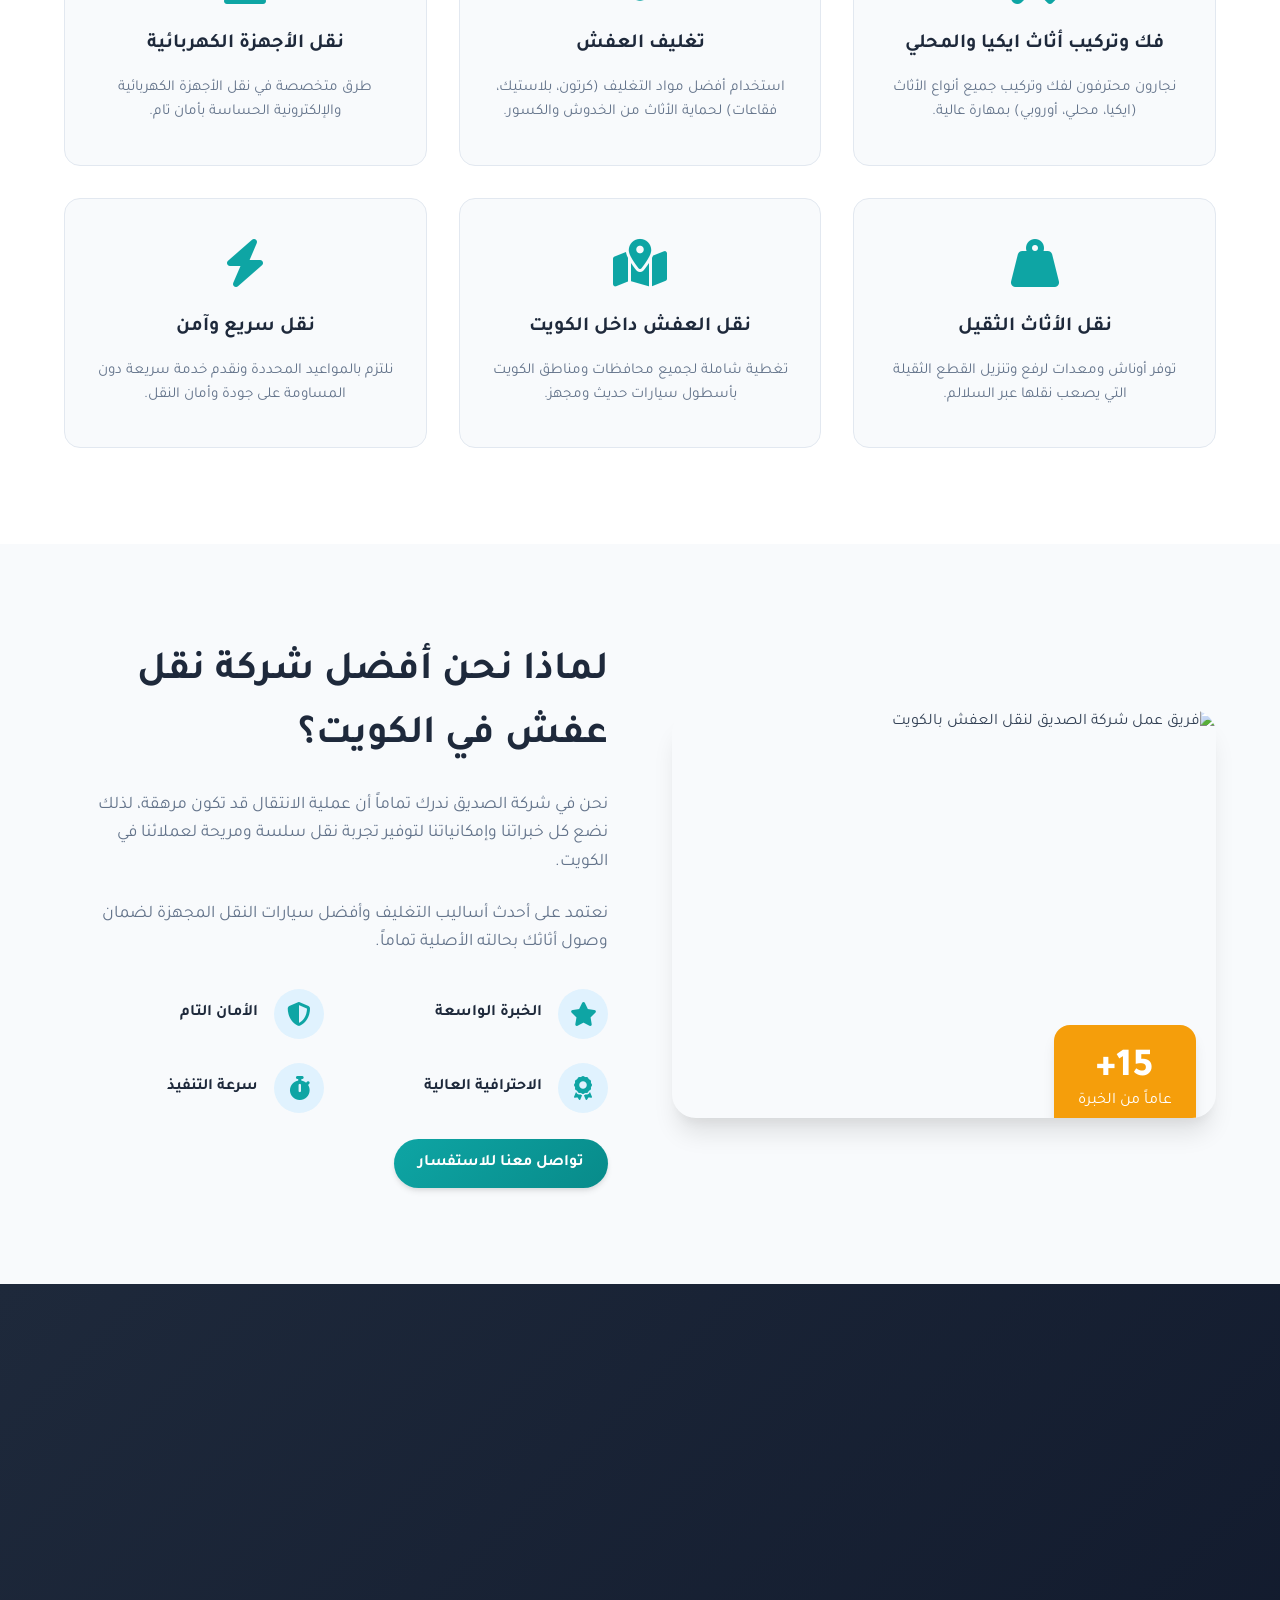
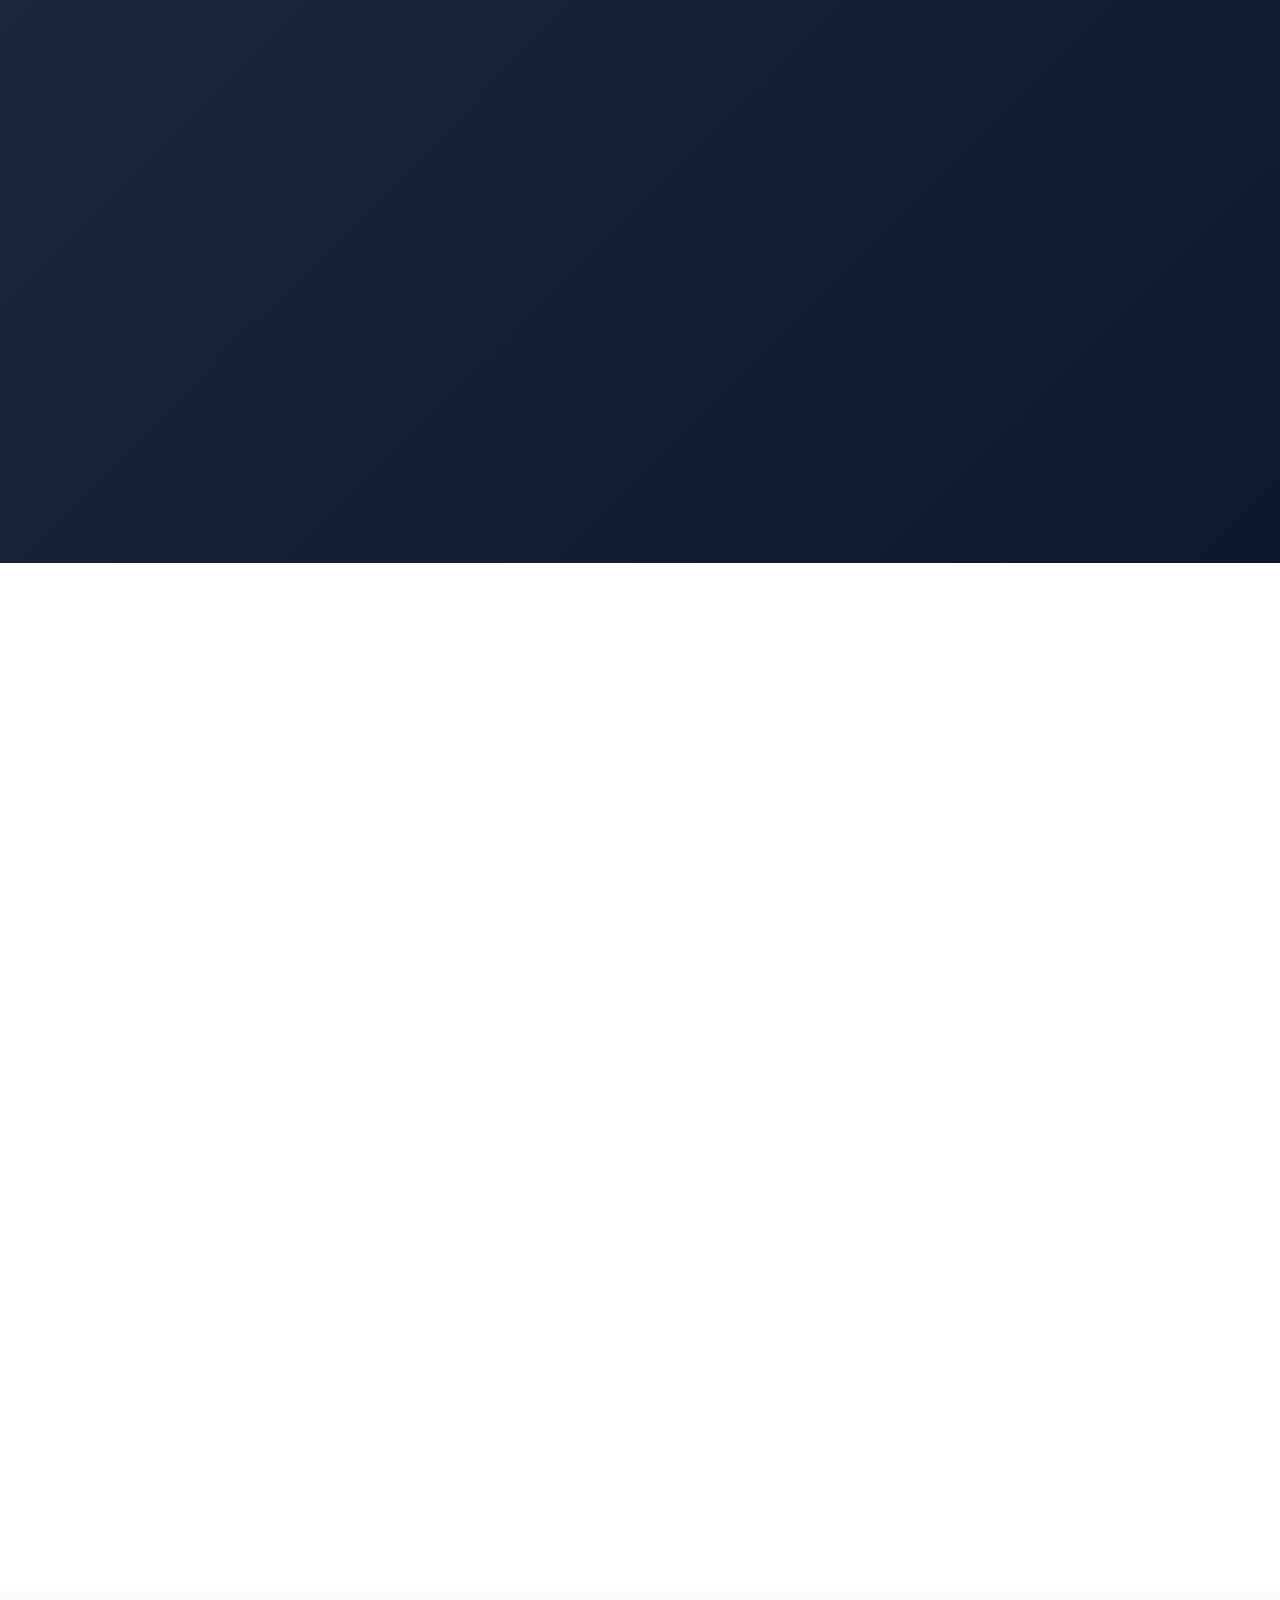
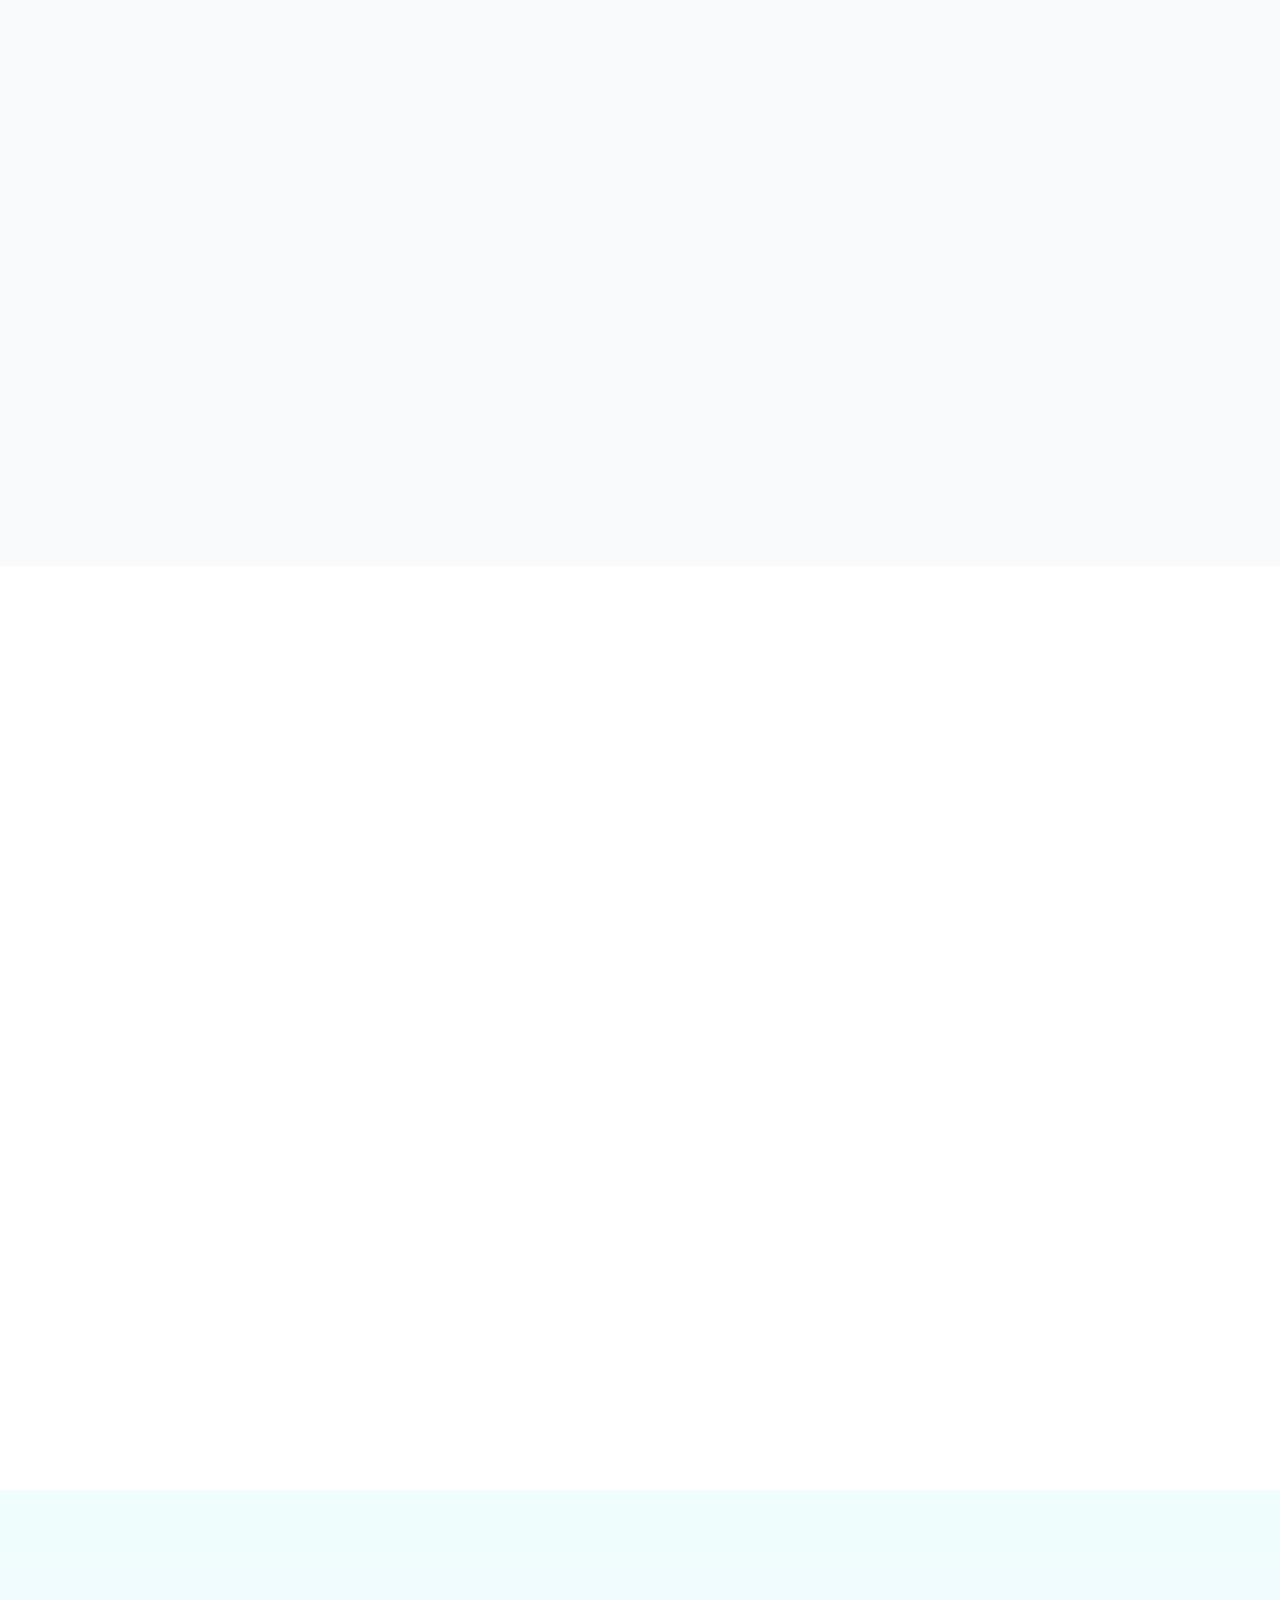
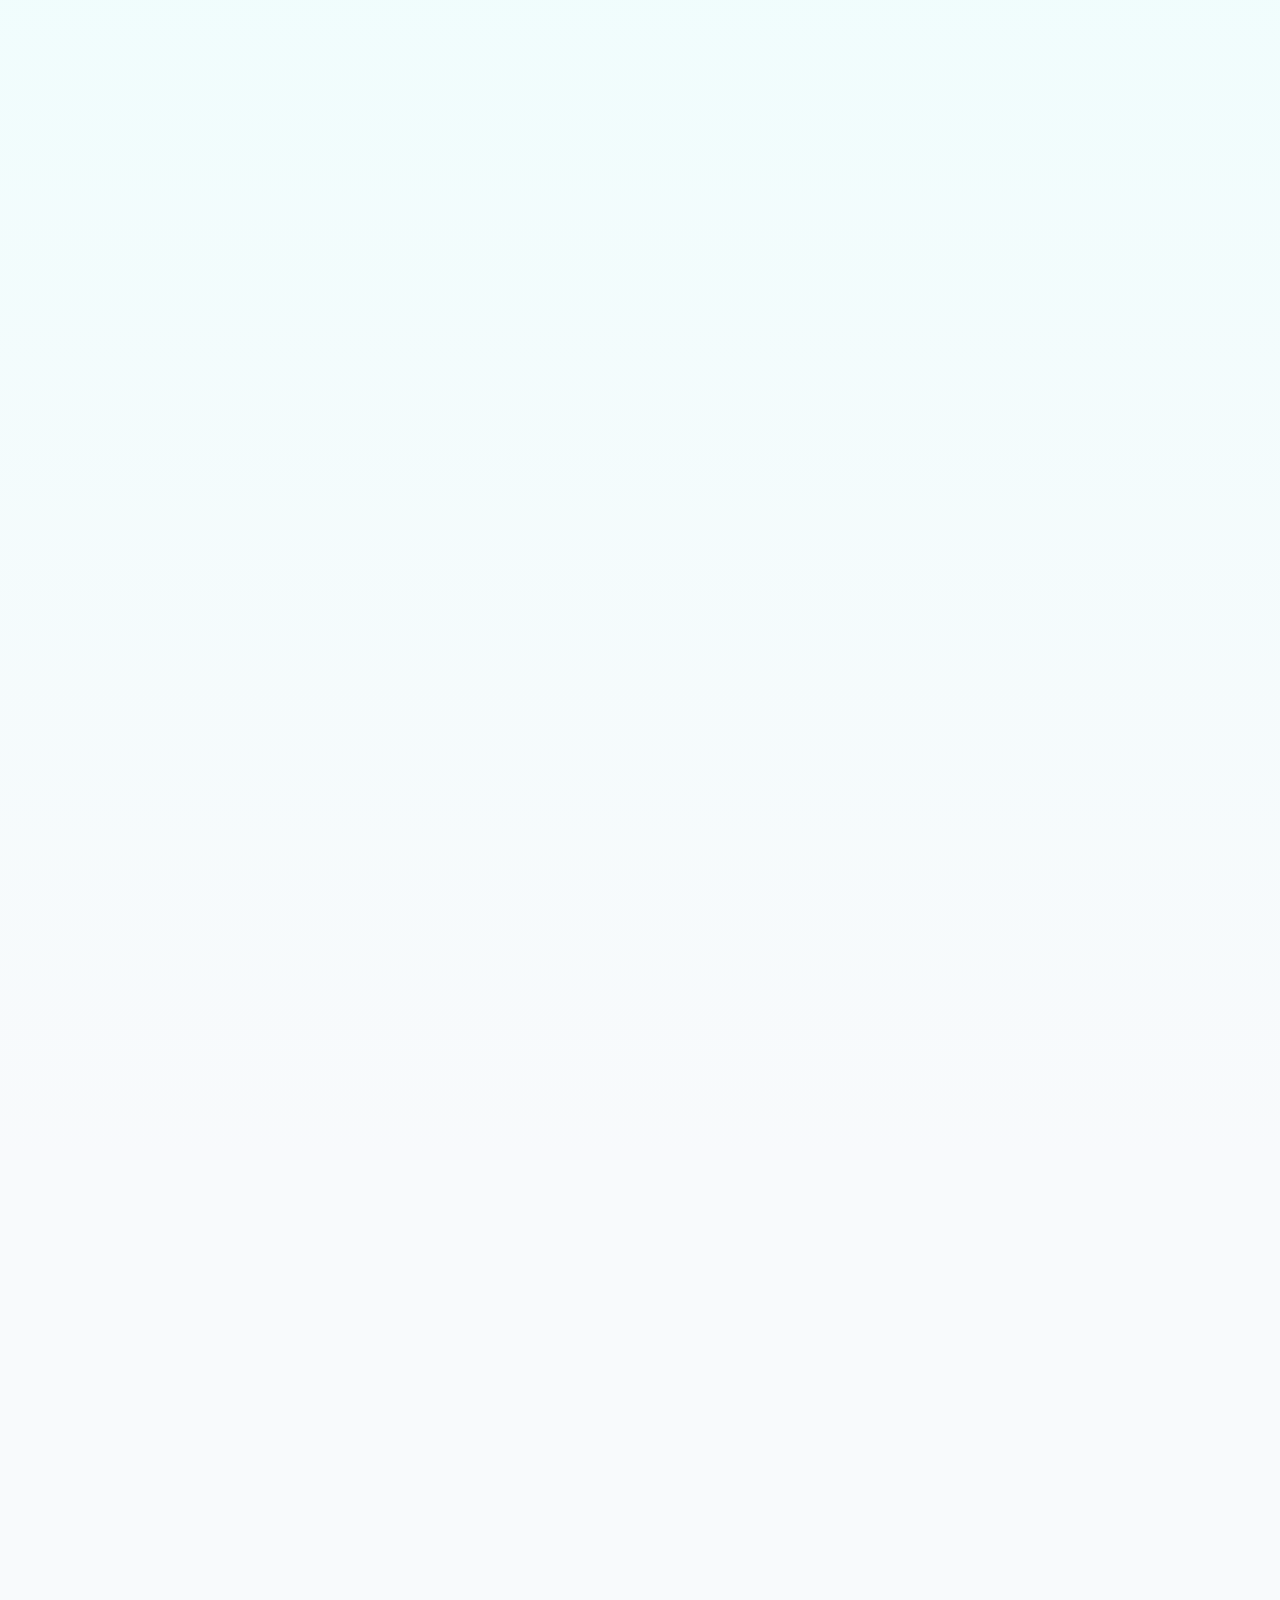
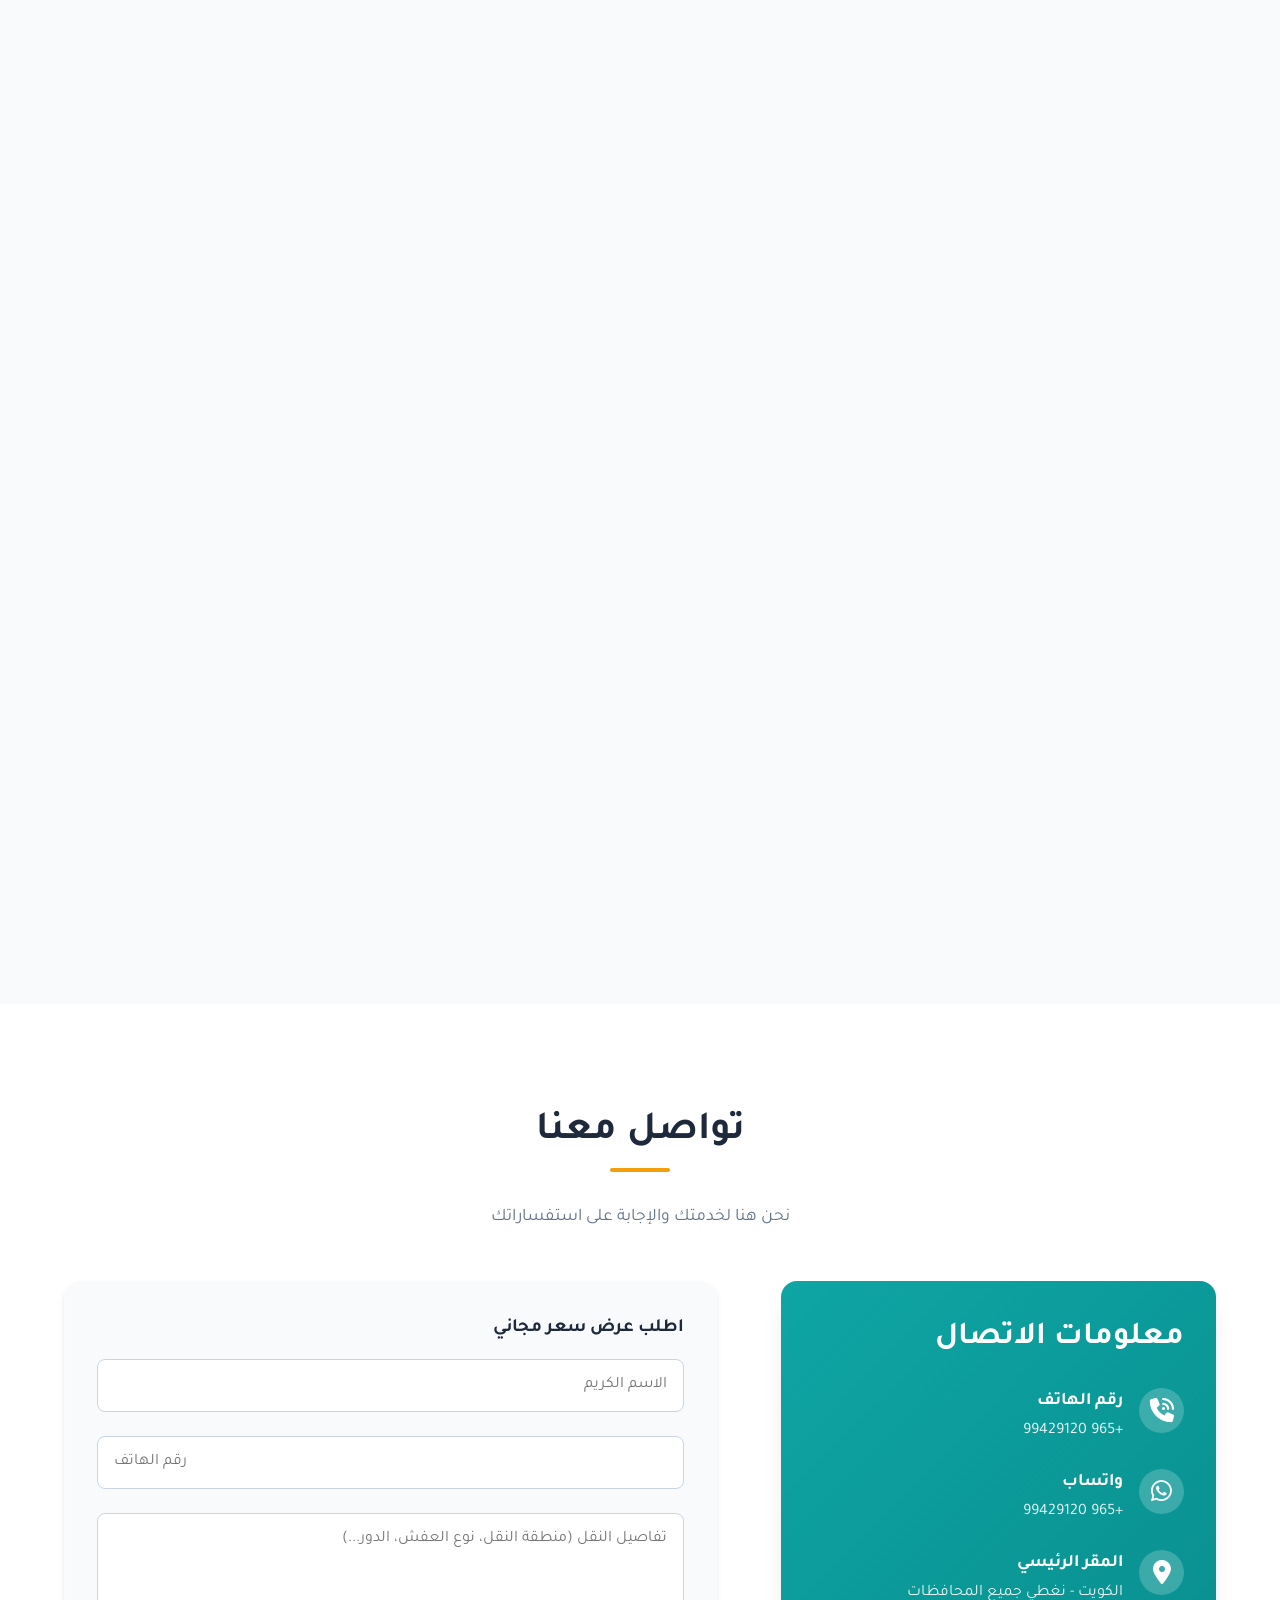
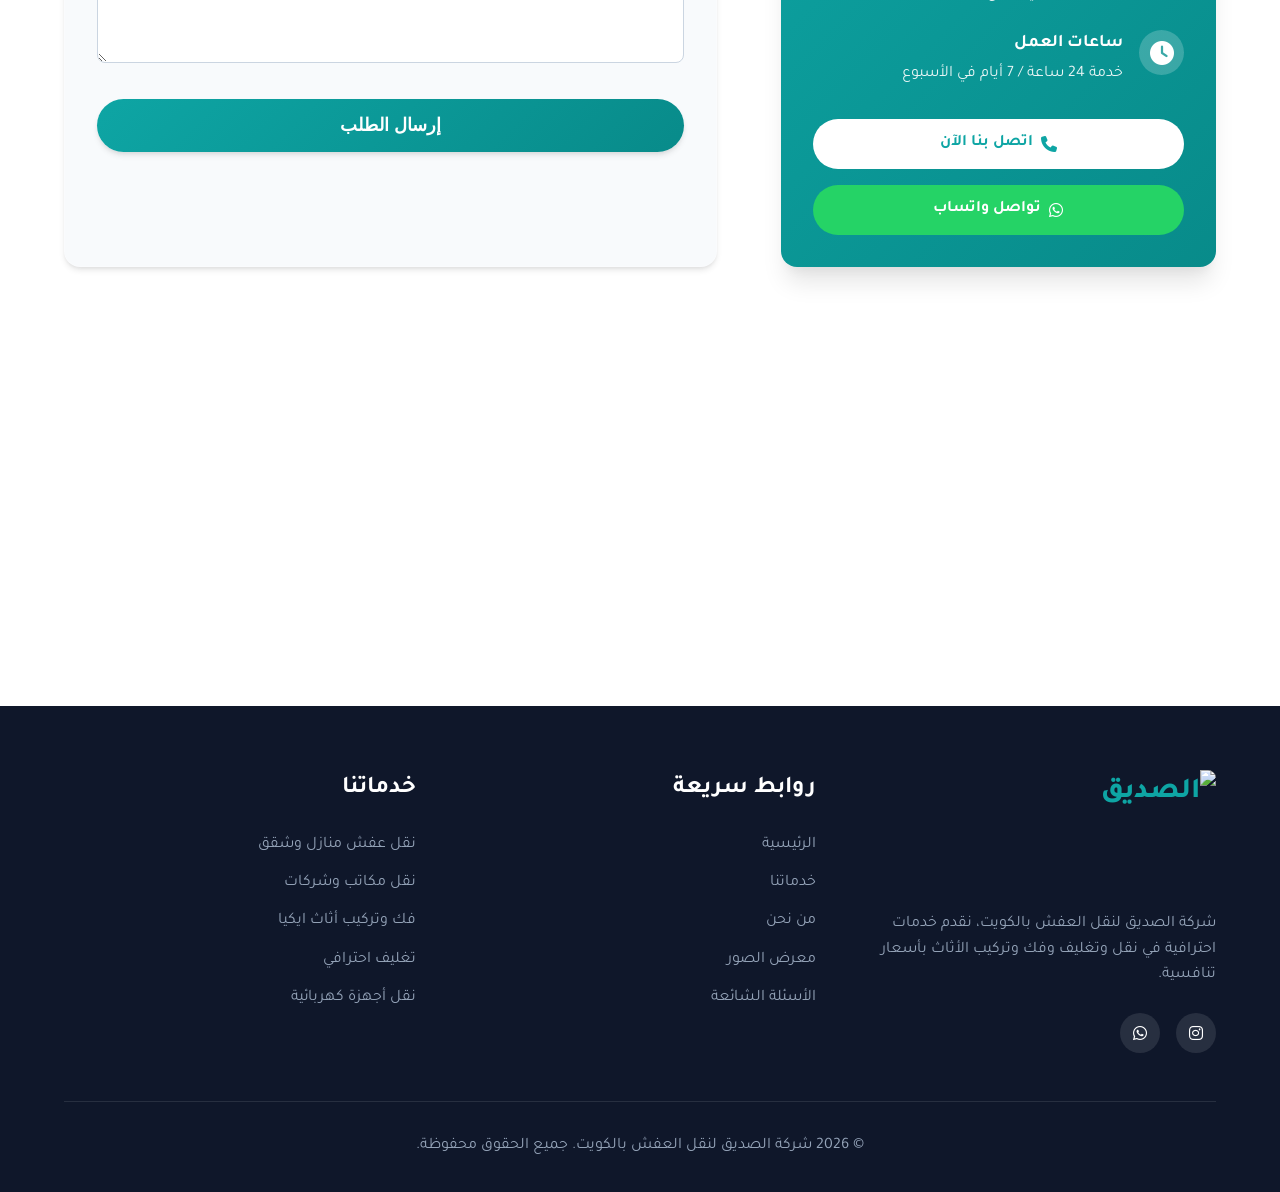
==== commit ff7999f7: "second commit" ====
--- a/index.html
+++ b/index.html
@@ -1,34 +1,106 @@
 <!DOCTYPE html>
-<html lang="ar" dir="rtl">
+<html lang="ar" dir="rtl" itemscope itemtype="https://schema.org/WebPage">
+
 <head>
+    <!-- Google tag (gtag.js) -->
+    <script async src="https://www.googletagmanager.com/gtag/js?id=AW-18206092847"></script>
+    <script>
+      window.dataLayer = window.dataLayer || [];
+      function gtag(){dataLayer.push(arguments);}
+      gtag('js', new Date());
+
+      gtag('config', 'AW-18206092847');
+      gtag('config', 'G-HC6BVFN8S9');
+    </script>
     <meta charset="UTF-8">
     <meta name="viewport" content="width=device-width, initial-scale=1.0">
-    
+
+    <!-- Favicon / App Icons -->
+    <link rel="icon" type="image/svg+xml" href="favicon.svg">
+    <link rel="apple-touch-icon" href="favicon.svg">
+    <link rel="mask-icon" href="favicon.svg" color="#0EA5A4">
+    <meta name="theme-color" content="#0EA5A4">
+
     <!-- SEO Meta Tags -->
-    <title>الصديق لنقل العفش بالكويت | نقل أثاث وفك وتركيب عفش</title>
-    <meta name="description" content="شركة الصديق لنقل العفش بالكويت تقدم خدمات نقل الأثاث وفك وتركيب العفش وتغليف الأثاث ونقل المنازل والمكاتب بأسعار مناسبة وخدمة سريعة في جميع مناطق الكويت.">
-    <meta name="keywords" content="نقل عفش الكويت, شركة نقل عفش الكويت, نقل أثاث الكويت, فك وتركيب عفش الكويت, نقل عفش حولي, نقل عفش الأحمدي, نقل عفش الفروانية, نقل عفش الجهراء">
-    <link rel="canonical" href="https://www.alsiddiq-movers.com/">
-    
+    <title>نقل عفش الكويت 24 ساعة | شركة الصديق لنقل الأثاث</title>
+    <meta name="description"
+        content="تبحث عن شركة نقل عفش بالكويت؟ الصديق توفر لك نقل، فك، تركيب وتغليف الأثاث بأسعار تنافسية. خبرة 15 عاماً وخدمة 24 ساعة لجميع المناطق. اتصل بنا الآن!">
+    <meta name="keywords"
+        content="نقل عفش الكويت, شركة نقل عفش الكويت, نقل أثاث الكويت, فك وتركيب عفش الكويت, نقل عفش حولي, نقل عفش الأحمدي, نقل عفش الفروانية, نقل عفش الجهراء">
+    <link rel="canonical" href="https://www.alkhaleejiyah.com/">
+
     <!-- Open Graph Tags -->
     <meta property="og:title" content="الصديق لنقل العفش بالكويت | نقل أثاث وفك وتركيب عفش">
-    <meta property="og:description" content="شركة الصديق لنقل العفش بالكويت تقدم خدمات نقل الأثاث وفك وتركيب العفش وتغليف الأثاث ونقل المنازل والمكاتب بأسعار مناسبة وخدمة سريعة في جميع مناطق الكويت.">
+    <meta property="og:description"
+        content="شركة الصديق لنقل العفش بالكويت تقدم خدمات نقل الأثاث وفك وتركيب العفش وتغليف الأثاث ونقل المنازل والمكاتب بأسعار مناسبة وخدمة سريعة في جميع مناطق الكويت.">
     <meta property="og:type" content="website">
-    <meta property="og:url" content="https://www.alsiddiq-movers.com/">
-    <meta property="og:image" content="https://www.alsiddiq-movers.com/images/hero-bg.jpg">
-    
+    <meta property="og:url" content="https://www.alkhaleejiyah.com/">
+    <meta property="og:image" content="https://www.alkhaleejiyah.com/images/hero-bg.jpg">
+
     <!-- Twitter Cards -->
     <meta name="twitter:card" content="summary_large_image">
     <meta name="twitter:title" content="الصديق لنقل العفش بالكويت | نقل أثاث وفك وتركيب عفش">
-    <meta name="twitter:description" content="شركة الصديق لنقل العفش بالكويت تقدم خدمات نقل الأثاث وفك وتركيب العفش وتغليف الأثاث ونقل المنازل والمكاتب بأسعار مناسبة وخدمة سريعة في جميع مناطق الكويت.">
-    <meta name="twitter:image" content="https://www.alsiddiq-movers.com/images/hero-bg.jpg">
-    
+    <meta name="twitter:description"
+        content="شركة الصديق لنقل العفش بالكويت تقدم خدمات نقل الأثاث وفك وتركيب العفش وتغليف الأثاث ونقل المنازل والمكاتب بأسعار مناسبة وخدمة سريعة في جميع مناطق الكويت.">
+    <meta name="twitter:image" content="https://www.alkhaleejiyah.com/images/hero-bg.jpg">
+
+    <!-- ============================================================ -->
+    <!-- GEO: Generative Engine Optimization Meta Tags               -->
+    <!-- ============================================================ -->
+
+    <!-- llms.txt: Standard file for LLM/AI crawlers -->
+    <link rel="llms.txt" type="text/plain" href="https://www.alkhaleejiyah.com/llms.txt">
+
+    <!-- Entity & Authorship -->
+    <meta name="author" content="الصديق لنقل العفش بالكويت">
+    <meta name="publisher" content="Al-Khaleejiyah Movers Kuwait">
+    <meta name="copyright" content="Al-Khaleejiyah Movers Kuwait 2024">
+    <meta name="subject" content="نقل عفش الكويت، نقل أثاث، فك وتركيب عفش، تغليف أثاث">
+    <meta name="category" content="Moving Company, Furniture Relocation, Kuwait Services">
+    <meta name="classification" content="Business, Moving Services, Local Services">
+    <meta name="language" content="Arabic">
+    <meta name="coverage" content="Kuwait">
+    <meta name="target" content="Kuwait residents, Kuwait businesses">
+    <meta name="HandheldFriendly" content="True">
+    <meta name="MobileOptimized" content="320">
+
+    <!-- Geo Position (Kuwait City coordinates) -->
+    <meta name="geo.region" content="KW">
+    <meta name="geo.placename" content="Kuwait City, Kuwait">
+    <meta name="geo.position" content="29.3759;47.9774">
+    <meta name="ICBM" content="29.3759, 47.9774">
+
+    <!-- AI / LLM Crawl Directives -->
+    <meta name="robots" content="index, follow, max-snippet:-1, max-image-preview:large, max-video-preview:-1">
+    <meta name="googlebot" content="index, follow, max-snippet:-1, max-image-preview:large">
+    <meta name="bingbot" content="index, follow, max-snippet:-1">
+
+    <!-- Entity Clarity for AI -->
+    <meta name="entity:type" content="MovingCompany">
+    <meta name="entity:name" content="الصديق لنقل العفش بالكويت">
+    <meta name="entity:name:en" content="Al-Khaleejiyah Movers Kuwait">
+    <meta name="entity:country" content="Kuwait">
+    <meta name="entity:phone" content="+96599429120">
+    <meta name="entity:instagram" content="https://www.instagram.com/naqle_afshe_alkuet?igsh=bTlsajBocWFlcjFi">
+    <meta name="entity:service-area" content="Kuwait City, Hawalli, Farwaniya, Ahmadi, Jahra, Mubarak Al-Kabeer">
+    <meta name="entity:rating" content="4.9/5">
+    <meta name="entity:hours" content="24/7">
+
+    <!-- Preload LCP Asset -->
+    <link rel="preload" as="image" href="Images/alkhaleejiyya-movers-kuwait-1.jpeg" fetchpriority="high">
+
     <!-- Fonts & Icons -->
     <link rel="preconnect" href="https://fonts.googleapis.com">
     <link rel="preconnect" href="https://fonts.gstatic.com" crossorigin>
+    <link rel="preload" href="https://fonts.googleapis.com/css2?family=Tajawal:wght@400;500;700;800&display=swap"
+        as="style">
     <link href="https://fonts.googleapis.com/css2?family=Tajawal:wght@400;500;700;800&display=swap" rel="stylesheet">
-    <link rel="stylesheet" href="https://cdnjs.cloudflare.com/ajax/libs/font-awesome/6.4.0/css/all.min.css">
-    
+    <link rel="stylesheet" href="https://cdnjs.cloudflare.com/ajax/libs/font-awesome/6.4.0/css/all.min.css"
+        media="print" onload="this.media='all'">
+    <noscript>
+        <link rel="stylesheet" href="https://cdnjs.cloudflare.com/ajax/libs/font-awesome/6.4.0/css/all.min.css">
+    </noscript>
+
     <!-- Custom CSS -->
     <link rel="stylesheet" href="style.css">
 
@@ -36,54 +108,144 @@
     <script type="application/ld+json">
     {
       "@context": "https://schema.org",
-      "@type": "MovingCompany",
-      "name": "الصديق لنقل العفش بالكويت",
-      "image": "https://www.alsiddiq-movers.com/images/logo.png",
-      "@id": "",
-      "url": "https://www.alsiddiq-movers.com/",
-      "telephone": "+96599429120",
-      "address": {
-        "@type": "PostalAddress",
-        "addressLocality": "Kuwait City",
-        "addressCountry": "KW"
-      },
-      "geo": {
-        "@type": "GeoCoordinates",
-        "latitude": 29.3759,
-        "longitude": 47.9774
-      },
-      "openingHoursSpecification": {
-        "@type": "OpeningHoursSpecification",
-        "dayOfWeek": [
-          "Monday",
-          "Tuesday",
-          "Wednesday",
-          "Thursday",
-          "Friday",
-          "Saturday",
-          "Sunday"
-        ],
-        "opens": "00:00",
-        "closes": "23:59"
-      },
-      "sameAs": []
+      "@graph": [
+        {
+          "@type": "Organization",
+          "@id": "https://www.alkhaleejiyah.com/#organization",
+          "name": "الصديق لنقل العفش بالكويت",
+          "alternateName": "Al-Khaleejiyah Movers Kuwait",
+          "url": "https://www.alkhaleejiyah.com/",
+          "logo": {
+            "@type": "ImageObject",
+            "url": "https://www.alkhaleejiyah.com/favicon.svg"
+          },
+          "contactPoint": {
+            "@type": "ContactPoint",
+            "telephone": "+96599429120",
+            "contactType": "customer service",
+            "areaServed": "KW",
+            "availableLanguage": ["Arabic", "English"]
+          },
+          "sameAs": [
+            "https://www.instagram.com/naqle_afshe_alkuet?igsh=bTlsajBocWFlcjFi"
+          ]
+        },
+        {
+          "@type": "MovingCompany",
+          "@id": "https://www.alkhaleejiyah.com/#localbusiness",
+          "parentOrganization": {"@id": "https://www.alkhaleejiyah.com/#organization"},
+          "name": "الصديق لنقل العفش بالكويت",
+          "sameAs": [
+            "https://www.instagram.com/naqle_afshe_alkuet?igsh=bTlsajBocWFlcjFi",
+            "https://www.alkhaleejiyah.com/"
+          ],
+          "image": "https://www.alkhaleejiyah.com/Images/alkhaleejiyya-movers-kuwait-1.jpeg",
+          "telephone": "+96599429120",
+          "priceRange": "KD 30 - KD 300",
+          "currenciesAccepted": "KWD",
+          "paymentAccepted": "Cash, Bank Transfer",
+          "description": "شركة الصديق لنقل العفش بالكويت تقدم خدمات نقل الأثاث وفك وتركيب العفش وتغليف الأثاث ونقل المنازل والمكاتب بأسعار مناسبة في جميع مناطق الكويت.",
+          "address": {
+            "@type": "PostalAddress",
+            "addressLocality": "Kuwait City",
+            "addressRegion": "Al Asimah",
+            "addressCountry": "KW"
+          },
+          "geo": {
+            "@type": "GeoCoordinates",
+            "latitude": 29.3759,
+            "longitude": 47.9774
+          },
+          "aggregateRating": {
+            "@type": "AggregateRating",
+            "ratingValue": "4.9",
+            "reviewCount": "87",
+            "bestRating": "5",
+            "worstRating": "1"
+          },
+          "openingHoursSpecification": {
+            "@type": "OpeningHoursSpecification",
+            "dayOfWeek": ["Monday","Tuesday","Wednesday","Thursday","Friday","Saturday","Sunday"],
+            "opens": "00:00",
+            "closes": "23:59"
+          },
+          "areaServed": [
+            {"@type": "City", "name": "Kuwait City"},
+            {"@type": "City", "name": "Hawalli"},
+            {"@type": "City", "name": "Farwaniya"},
+            {"@type": "City", "name": "Ahmadi"},
+            {"@type": "City", "name": "Jahra"},
+            {"@type": "City", "name": "Mubarak Al-Kabeer"}
+          ]
+        },
+        {
+          "@type": "WebSite",
+          "@id": "https://www.alkhaleejiyah.com/#website",
+          "url": "https://www.alkhaleejiyah.com/",
+          "name": "الصديق لنقل العفش بالكويت",
+          "description": "خدمات نقل العفش وفك وتركيب الأثاث ونقل المنازل والشقق والمكاتب في جميع مناطق الكويت.",
+          "publisher": {"@id": "https://www.alkhaleejiyah.com/#organization"},
+          "inLanguage": "ar"
+        },
+        {
+          "@type": "WebPage",
+          "@id": "https://www.alkhaleejiyah.com/#webpage",
+          "url": "https://www.alkhaleejiyah.com/",
+          "name": "الصديق لنقل العفش بالكويت | نقل أثاث وفك وتركيب عفش",
+          "isPartOf": {"@id": "https://www.alkhaleejiyah.com/#website"},
+          "about": {"@id": "https://www.alkhaleejiyah.com/#localbusiness"},
+          "primaryImageOfPage": {
+            "@type": "ImageObject",
+            "url": "https://www.alkhaleejiyah.com/images/hero-bg.jpg"
+          },
+          "inLanguage": "ar"
+        },
+        {
+          "@type": "Service",
+          "name": "نقل عفش المنازل",
+          "provider": {"@id": "https://www.alkhaleejiyah.com/#localbusiness"},
+          "areaServed": "KW",
+          "description": "خدمة نقل عفش المنازل بالكامل مع الفك والتركيب والتغليف بأعلى معايير الأمان لحماية ممتلكاتك."
+        },
+        {
+          "@type": "Service",
+          "name": "نقل المكاتب والشركات",
+          "provider": {"@id": "https://www.alkhaleejiyah.com/#localbusiness"},
+          "areaServed": "KW",
+          "description": "نقل أثاث الشركات والمكاتب بسرعة واحترافية لضمان عدم تعطل سير العمل لديكم."
+        },
+        {
+          "@type": "Service",
+          "name": "فك وتركيب الأثاث",
+          "provider": {"@id": "https://www.alkhaleejiyah.com/#localbusiness"},
+          "areaServed": "KW",
+          "description": "نجارون محترفون لفك وتركيب جميع أنواع الأثاث (ايكيا، محلي، أوروبي) بمهارة عالية."
+        },
+        {
+          "@type": "Service",
+          "name": "تغليف العفش",
+          "provider": {"@id": "https://www.alkhaleejiyah.com/#localbusiness"},
+          "areaServed": "KW",
+          "description": "استخدام أفضل مواد التغليف (كرتون، بلاستيك، فقاعات) لحماية الأثاث من الخدوش والكسور."
+        }
+      ]
     }
-    </script>
+        </script>
 </head>
+
 <body>
 
     <!-- Header Section -->
     <header id="header">
         <div class="container nav-container">
-            <a href="#" class="logo">
-                <i class="fa-solid fa-truck-fast"></i>
-                الصديق
+            <a href="index.html" class="logo">
+                <img src="Images/logo.png" alt="الصديق" class="site-logo">
             </a>
-            
-            <button class="mobile-menu-btn" id="mobileMenuBtn">
+
+            <button class="mobile-menu-btn" id="mobileMenuBtn" aria-label="Toggle Navigation">
                 <i class="fa-solid fa-bars"></i>
             </button>
-            
+
             <nav class="nav-links" id="navLinks">
                 <a href="#home">الرئيسية</a>
                 <a href="#services">خدماتنا</a>
@@ -91,23 +253,31 @@
                 <a href="#gallery">معرض الصور</a>
                 <a href="#faq">الأسئلة الشائعة</a>
                 <a href="#contact">اتصل بنا</a>
+                <a href="https://www.instagram.com/naqle_afshe_alkuet?igsh=bTlsajBocWFlcjFi" class="header-insta" target="_blank" rel="noopener noreferrer" aria-label="Instagram" style="display:flex; align-items:center; justify-content:center;"><i class="fa-brands fa-instagram" style="font-size: 1.4rem;"></i></a>
             </nav>
         </div>
     </header>
 
     <!-- Hero Section -->
+    <main>
     <section id="home" class="hero">
         <div class="floating-boxes" id="floatingBoxes">
-            <!-- Dynamically generated boxes in JS for better performance -->
+            <div class="box" style="width: 60px; height: 60px; left: 10%; animation-delay: 0s; animation-duration: 18s;"><i class="fa-solid fa-box" style="color: rgba(255,255,255,0.5); font-size: 30px; display: flex; align-items: center; justify-content: center; height: 100%;"></i></div>
+            <div class="box" style="width: 40px; height: 40px; left: 25%; animation-delay: 2s; animation-duration: 22s;"><i class="fa-solid fa-box" style="color: rgba(255,255,255,0.5); font-size: 20px; display: flex; align-items: center; justify-content: center; height: 100%;"></i></div>
+            <div class="box" style="width: 70px; height: 70px; left: 50%; animation-delay: 4s; animation-duration: 20s;"><i class="fa-solid fa-box" style="color: rgba(255,255,255,0.5); font-size: 35px; display: flex; align-items: center; justify-content: center; height: 100%;"></i></div>
+            <div class="box" style="width: 50px; height: 50px; left: 75%; animation-delay: 1s; animation-duration: 16s;"><i class="fa-solid fa-box" style="color: rgba(255,255,255,0.5); font-size: 25px; display: flex; align-items: center; justify-content: center; height: 100%;"></i></div>
+            <div class="box" style="width: 65px; height: 65px; left: 85%; animation-delay: 3s; animation-duration: 24s;"><i class="fa-solid fa-box" style="color: rgba(255,255,255,0.5); font-size: 32px; display: flex; align-items: center; justify-content: center; height: 100%;"></i></div>
         </div>
         <div class="container">
             <div class="hero-content">
-                <h1>الصديق لنقل العفش بالكويت</h1>
-                <p>خدمات نقل العفش وفك وتركيب الأثاث ونقل المنازل والشقق والمكاتب في جميع مناطق الكويت بأمان وسرعة وأسعار مناسبة.</p>
+                <h1>أفضل شركة نقل عفش بالكويت | الصديق لنقل الأثاث</h1>
+                <p>خدمات نقل العفش وفك وتركيب الأثاث ونقل المنازل والشقق والمكاتب في جميع مناطق الكويت بأمان وسرعة
+                    وأسعار مناسبة.</p>
                 <div class="hero-buttons">
-                    <a href="tel:99429120" class="btn btn-primary"><i class="fa-solid fa-phone"></i> اتصل الآن</a>
-                    <a href="https://wa.me/96599429120" class="btn btn-whatsapp"><i class="fa-brands fa-whatsapp"></i> واتساب الآن</a>
-                    <a href="#contact" class="btn btn-accent"><i class="fa-solid fa-calculator"></i> Get Quote</a>
+                    <a href="tel:+96599429120" class="btn btn-primary"><i class="fa-solid fa-phone"></i> اتصل الآن</a>
+                    <a href="https://wa.me/96599429120" class="btn btn-whatsapp"><i class="fa-brands fa-whatsapp"></i>
+                        واتساب الآن</a>
+                    <a href="#contact" class="btn btn-accent"><i class="fa-solid fa-calculator"></i> اطلب تسعيرة مجانية</a>
                 </div>
             </div>
         </div>
@@ -117,15 +287,15 @@
     <section id="services" class="services">
         <div class="container">
             <div class="section-title">
-                <h2>خدماتنا المتميزة</h2>
+                <h2>خدمات نقل العفش والأثاث الشاملة في الكويت</h2>
                 <p>نقدم باقة متكاملة من خدمات نقل العفش لتلبي كافة احتياجاتك</p>
             </div>
-            
+
             <div class="services-grid">
                 <!-- Service 1 -->
                 <div class="service-card">
                     <i class="fa-solid fa-house service-icon"></i>
-                    <h3>نقل عفش المنازل</h3>
+                    <h3>نقل عفش المنازل والشقق بالكويت</h3>
                     <p>خدمة نقل عفش المنازل بالكامل مع الفك والتركيب والتغليف بأعلى معايير الأمان لحماية ممتلكاتك.</p>
                 </div>
                 <!-- Service 2 -->
@@ -137,13 +307,13 @@
                 <!-- Service 3 -->
                 <div class="service-card">
                     <i class="fa-solid fa-briefcase service-icon"></i>
-                    <h3>نقل المكاتب</h3>
+                    <h3>نقل أثاث المكاتب والشركات</h3>
                     <p>نقل أثاث الشركات والمكاتب بسرعة واحترافية لضمان عدم تعطل سير العمل لديكم.</p>
                 </div>
                 <!-- Service 4 -->
                 <div class="service-card">
                     <i class="fa-solid fa-screwdriver-wrench service-icon"></i>
-                    <h3>فك وتركيب الأثاث</h3>
+                    <h3>فك وتركيب أثاث ايكيا والمحلي</h3>
                     <p>نجارون محترفون لفك وتركيب جميع أنواع الأثاث (ايكيا، محلي، أوروبي) بمهارة عالية.</p>
                 </div>
                 <!-- Service 5 -->
@@ -185,17 +355,21 @@
         <div class="container">
             <div class="about-grid">
                 <div class="about-img">
-                    <img src="https://images.unsplash.com/photo-1600585154526-990dced4db0d?w=800&q=80" alt="فريق عمل شركة الصديق لنقل العفش بالكويت" loading="lazy" style="width:100%;height:100%;object-fit:cover;">
+                    <img src="Images/alkhaleejiyya-movers-kuwait-3.jpeg"
+                        alt="فريق عمل شركة الصديق لنقل العفش بالكويت" loading="lazy" decoding="async" width="800"
+                        height="600" style="width:100%;height:100%;object-fit:cover;">
                     <div class="experience-badge">
                         <span>15+</span>
                         عاماً من الخبرة
                     </div>
                 </div>
                 <div class="about-content">
-                    <h2>لماذا تختار شركة الصديق؟</h2>
-                    <p>نحن في شركة الصديق ندرك تماماً أن عملية الانتقال قد تكون مرهقة، لذلك نضع كل خبراتنا وإمكانياتنا لتوفير تجربة نقل سلسة ومريحة لعملائنا في الكويت.</p>
-                    <p>نعتمد على أحدث أساليب التغليف وأفضل سيارات النقل المجهزة لضمان وصول أثاثك بحالته الأصلية تماماً.</p>
-                    
+                    <h2>لماذا نحن أفضل شركة نقل عفش في الكويت؟</h2>
+                    <p>نحن في شركة الصديق ندرك تماماً أن عملية الانتقال قد تكون مرهقة، لذلك نضع كل خبراتنا وإمكانياتنا
+                        لتوفير تجربة نقل سلسة ومريحة لعملائنا في الكويت.</p>
+                    <p>نعتمد على أحدث أساليب التغليف وأفضل سيارات النقل المجهزة لضمان وصول أثاثك بحالته الأصلية تماماً.
+                    </p>
+
                     <div class="about-features">
                         <div class="about-feature">
                             <i class="fa-solid fa-star"></i>
@@ -215,7 +389,7 @@
                         </div>
                     </div>
                     <br>
-                    <a href="tel:99429120" class="btn btn-primary">تواصل معنا للاستفسار</a>
+                    <a href="tel:+96599429120" class="btn btn-primary">تواصل معنا للاستفسار</a>
                 </div>
             </div>
         </div>
@@ -228,7 +402,7 @@
                 <h2>مميزات خدماتنا</h2>
                 <p>نسعى دائماً لتقديم الأفضل لعملائنا الكرام</p>
             </div>
-            
+
             <div class="features-grid">
                 <div class="feature-box">
                     <i class="fa-solid fa-money-bill-wave"></i>
@@ -281,46 +455,56 @@
                 <h2>معرض الصور</h2>
                 <p>جانب من أعمالنا في نقل وتغليف الأثاث</p>
             </div>
-            
+
             <div class="gallery-grid">
                 <div class="gallery-item">
-                    <img src="https://images.unsplash.com/photo-1558618666-fcd25c85cd64?w=600&q=80" alt="نقل عفش الكويت" loading="lazy">
+                    <img src="Images/alkhaleejiyya-movers-kuwait-1.jpeg" alt="سيارات النقل المغلقة لشركة الصديق لنقل العفش بالكويت"
+                        loading="lazy" decoding="async" width="600" height="450">
                     <div class="gallery-overlay"><i class="fa-solid fa-magnifying-glass-plus"></i></div>
                 </div>
                 <div class="gallery-item">
-                    <img src="https://images.unsplash.com/photo-1600585154340-be6161a56a0c?w=600&q=80" alt="تغليف اثاث الكويت" loading="lazy">
+                    <img src="Images/alkhaleejiyya-movers-kuwait-2.jpeg"
+                        alt="فريق عمل متخصص في تغليف ونقل الأثاث في الكويت" loading="lazy" decoding="async" width="600" height="450">
                     <div class="gallery-overlay"><i class="fa-solid fa-magnifying-glass-plus"></i></div>
                 </div>
                 <div class="gallery-item">
-                    <img src="https://images.unsplash.com/photo-1555041469-a586c61ea9bc?w=600&q=80" alt="فك وتركيب ايكيا" loading="lazy">
+                    <img src="Images/alkhaleejiyya-movers-kuwait-3.jpeg"
+                        alt="فك وتركيب أثاث ايكيا وميداس بعناية واحترافية" loading="lazy" decoding="async" width="600" height="450">
                     <div class="gallery-overlay"><i class="fa-solid fa-magnifying-glass-plus"></i></div>
                 </div>
                 <div class="gallery-item">
-                    <img src="https://images.unsplash.com/photo-1601584115197-04ecc0da31d7?w=600&q=80" alt="سيارات نقل عفش" loading="lazy">
+                    <img src="Images/alkhaleejiyya-movers-kuwait-4.jpeg"
+                        alt="تغليف العفش بمواد عالية الجودة لضمان حمايته من الخدوش" loading="lazy" decoding="async" width="600" height="450">
                     <div class="gallery-overlay"><i class="fa-solid fa-magnifying-glass-plus"></i></div>
                 </div>
                 <div class="gallery-item">
-                    <img src="https://images.unsplash.com/photo-1503676260728-1c00da094a0b?w=600&q=80" alt="عمالة محترفة نقل أثاث" loading="lazy">
+                    <img src="Images/alkhaleejiyya-movers-kuwait-5.jpeg"
+                        alt="استخدام معدات حديثة في تحميل وتنزيل الأثاث المكتبي والمنزلي" loading="lazy" decoding="async" width="600" height="450">
                     <div class="gallery-overlay"><i class="fa-solid fa-magnifying-glass-plus"></i></div>
                 </div>
                 <div class="gallery-item">
-                    <img src="https://images.unsplash.com/photo-1631679706909-1844bbd07221?w=600&q=80" alt="نقل مكاتب الكويت" loading="lazy">
+                    <img src="Images/alkhaleejiyya-movers-kuwait-6.jpeg"
+                        alt="نقل آمن للأجهزة الكهربائية الحساسة والشاشات" loading="lazy" decoding="async" width="600" height="450">
                     <div class="gallery-overlay"><i class="fa-solid fa-magnifying-glass-plus"></i></div>
                 </div>
                 <div class="gallery-item">
-                    <img src="https://images.unsplash.com/photo-1484101403633-562f891dc89a?w=600&q=80" alt="نقل شقق الكويت" loading="lazy">
+                    <img src="Images/alkhaleejiyya-movers-kuwait-7.jpeg"
+                        alt="ترتيب العفش داخل سيارات النقل المجهزة والمبطنة من الداخل" loading="lazy" decoding="async" width="600" height="450">
                     <div class="gallery-overlay"><i class="fa-solid fa-magnifying-glass-plus"></i></div>
                 </div>
                 <div class="gallery-item">
-                    <img src="https://images.unsplash.com/photo-1583847268964-b28dc8f51f92?w=600&q=80" alt="نجار كويتي فك وتركيب" loading="lazy">
+                    <img src="Images/alkhaleejiyya-movers-kuwait-8.jpeg"
+                        alt="خدمة تغليف الزجاج والأطقم القابلة للكسر قبل النقل" loading="lazy" decoding="async" width="600" height="450">
                     <div class="gallery-overlay"><i class="fa-solid fa-magnifying-glass-plus"></i></div>
                 </div>
                 <div class="gallery-item">
-                    <img src="https://images.unsplash.com/photo-1505691938895-1758d7feb511?w=600&q=80" alt="تغليف زجاج واجهزة" loading="lazy">
+                    <img src="Images/alkhaleejiyya-movers-kuwait-9.jpeg"
+                        alt="عمالة مدربة ونجارون متخصصون في نقل أثاث المنازل" loading="lazy" decoding="async" width="600" height="450">
                     <div class="gallery-overlay"><i class="fa-solid fa-magnifying-glass-plus"></i></div>
                 </div>
                 <div class="gallery-item">
-                    <img src="https://images.unsplash.com/photo-1618219944342-824e40a13285?w=600&q=80" alt="شركة الصديق لنقل العفش" loading="lazy">
+                    <img src="Images/alkhaleejiyya-movers-kuwait-10.jpeg"
+                        alt="عملية تسليم العفش وتركيبه في الموقع الجديد بسلام وأمان" loading="lazy" decoding="async" width="600" height="450">
                     <div class="gallery-overlay"><i class="fa-solid fa-magnifying-glass-plus"></i></div>
                 </div>
             </div>
@@ -331,17 +515,17 @@
     <section class="areas">
         <div class="container">
             <div class="section-title">
-                <h2>مناطق الخدمة</h2>
+                <h2>مناطق خدمة نقل العفش في محافظات الكويت</h2>
                 <p>نصلك أينما كنت في دولة الكويت</p>
             </div>
-            
+
             <div class="areas-grid">
                 <div class="area-card"><i class="fa-solid fa-location-dot"></i> الكويت العاصمة</div>
-                <div class="area-card"><i class="fa-solid fa-location-dot"></i> حولي</div>
-                <div class="area-card"><i class="fa-solid fa-location-dot"></i> الفروانية</div>
-                <div class="area-card"><i class="fa-solid fa-location-dot"></i> الأحمدي</div>
-                <div class="area-card"><i class="fa-solid fa-location-dot"></i> الجهراء</div>
-                <div class="area-card"><i class="fa-solid fa-location-dot"></i> مبارك الكبير</div>
+                <a href="naql-afsh-hawalli/index.html" class="area-card"><i class="fa-solid fa-location-dot"></i> نقل عفش حولي</a>
+                <a href="naql-afsh-farwaniya/index.html" class="area-card"><i class="fa-solid fa-location-dot"></i> نقل عفش الفروانية</a>
+                <a href="naql-afsh-ahmadi/index.html" class="area-card"><i class="fa-solid fa-location-dot"></i> نقل عفش الأحمدي</a>
+                <a href="naql-afsh-jahra/index.html" class="area-card"><i class="fa-solid fa-location-dot"></i> نقل عفش الجهراء</a>
+                <a href="naql-afsh-mubarak-alkabeer/index.html" class="area-card"><i class="fa-solid fa-location-dot"></i> نقل عفش مبارك الكبير</a>
                 <div class="area-card"><i class="fa-solid fa-location-dot"></i> السالمية</div>
                 <div class="area-card"><i class="fa-solid fa-location-dot"></i> الفحيحيل</div>
                 <div class="area-card"><i class="fa-solid fa-location-dot"></i> صباح السالم</div>
@@ -357,14 +541,18 @@
                 <h2>آراء عملائنا</h2>
                 <p>نفخر بثقة عملائنا بخدماتنا</p>
             </div>
-            
+
             <div class="testimonials-grid">
                 <div class="testimonial-card">
                     <i class="fa-solid fa-quote-right quote-icon"></i>
                     <div class="stars">
-                        <i class="fa-solid fa-star"></i><i class="fa-solid fa-star"></i><i class="fa-solid fa-star"></i><i class="fa-solid fa-star"></i><i class="fa-solid fa-star"></i>
-                    </div>
-                    <p>"تجربة ممتازة مع شركة الصديق، عمالة محترفة وسرعة في الإنجاز. نقلوا عفش بيتي من حولي للسالمية بدون أي خدش. شكراً لكم."</p>
+                        <i class="fa-solid fa-star"></i><i class="fa-solid fa-star"></i><i
+                            class="fa-solid fa-star"></i><i class="fa-solid fa-star"></i><i
+                            class="fa-solid fa-star"></i>
+                    </div>
+                    <p>"تجربة ممتازة مع شركة الصديق، عمالة محترفة وسرعة في الإنجاز. نقلوا عفش بيتي من حولي للسالمية
+                        بدون
+                        أي خدش. شكراً لكم."</p>
                     <div class="client-info">
                         <div class="client-avatar">ع</div>
                         <div>
@@ -373,13 +561,16 @@
                         </div>
                     </div>
                 </div>
-                
+
                 <div class="testimonial-card">
                     <i class="fa-solid fa-quote-right quote-icon"></i>
                     <div class="stars">
-                        <i class="fa-solid fa-star"></i><i class="fa-solid fa-star"></i><i class="fa-solid fa-star"></i><i class="fa-solid fa-star"></i><i class="fa-solid fa-star-half-stroke"></i>
-                    </div>
-                    <p>"خدمة تغليف الأثاث كانت رائعة جداً، حافظوا على التحف والأشياء القابلة للكسر بشكل احترافي. أنصح بالتعامل معهم."</p>
+                        <i class="fa-solid fa-star"></i><i class="fa-solid fa-star"></i><i
+                            class="fa-solid fa-star"></i><i class="fa-solid fa-star"></i><i
+                            class="fa-solid fa-star-half-stroke"></i>
+                    </div>
+                    <p>"خدمة تغليف الأثاث كانت رائعة جداً، حافظوا على التحف والأشياء القابلة للكسر بشكل احترافي. أنصح
+                        بالتعامل معهم."</p>
                     <div class="client-info">
                         <div class="client-avatar">م</div>
                         <div>
@@ -388,13 +579,16 @@
                         </div>
                     </div>
                 </div>
-                
+
                 <div class="testimonial-card">
                     <i class="fa-solid fa-quote-right quote-icon"></i>
                     <div class="stars">
-                        <i class="fa-solid fa-star"></i><i class="fa-solid fa-star"></i><i class="fa-solid fa-star"></i><i class="fa-solid fa-star"></i><i class="fa-solid fa-star"></i>
-                    </div>
-                    <p>"اتصلت فيهم لنقل مكتبي، التزموا بالموعد والنجار كان شاطر جداً في فك وتركيب المكاتب. أسعارهم معقولة ومناسبة."</p>
+                        <i class="fa-solid fa-star"></i><i class="fa-solid fa-star"></i><i
+                            class="fa-solid fa-star"></i><i class="fa-solid fa-star"></i><i
+                            class="fa-solid fa-star"></i>
+                    </div>
+                    <p>"اتصلت فيهم لنقل مكتبي، التزموا بالموعد والنجار كان شاطر جداً في فك وتركيب المكاتب. أسعارهم
+                        معقولة ومناسبة."</p>
                     <div class="client-info">
                         <div class="client-avatar">س</div>
                         <div>
@@ -407,9 +601,12 @@
                 <div class="testimonial-card">
                     <i class="fa-solid fa-quote-right quote-icon"></i>
                     <div class="stars">
-                        <i class="fa-solid fa-star"></i><i class="fa-solid fa-star"></i><i class="fa-solid fa-star"></i><i class="fa-solid fa-star"></i><i class="fa-solid fa-star"></i>
-                    </div>
-                    <p>"أفضل شركة نقل عفش تعاملت معاها بالكويت. الشباب أمناء وشغلهم نظيف ومرتب. الله يعطيكم العافية."</p>
+                        <i class="fa-solid fa-star"></i><i class="fa-solid fa-star"></i><i
+                            class="fa-solid fa-star"></i><i class="fa-solid fa-star"></i><i
+                            class="fa-solid fa-star"></i>
+                    </div>
+                    <p>"أفضل شركة نقل عفش تعاملت معاها بالكويت. الشباب أمناء وشغلهم نظيف ومرتب. الله يعطيكم العافية."
+                    </p>
                     <div class="client-info">
                         <div class="client-avatar">خ</div>
                         <div>
@@ -422,9 +619,12 @@
                 <div class="testimonial-card">
                     <i class="fa-solid fa-quote-right quote-icon"></i>
                     <div class="stars">
-                        <i class="fa-solid fa-star"></i><i class="fa-solid fa-star"></i><i class="fa-solid fa-star"></i><i class="fa-solid fa-star"></i><i class="fa-solid fa-star"></i>
-                    </div>
-                    <p>"نقلت شقتي بالكامل بأقل من 4 ساعات. احترافية عالية وسيارات نظيفة ومجهزة. تستاهلون الخمس نجوم."</p>
+                        <i class="fa-solid fa-star"></i><i class="fa-solid fa-star"></i><i
+                            class="fa-solid fa-star"></i><i class="fa-solid fa-star"></i><i
+                            class="fa-solid fa-star"></i>
+                    </div>
+                    <p>"نقلت شقتي بالكامل بأقل من 4 ساعات. احترافية عالية وسيارات نظيفة ومجهزة. تستاهلون الخمس نجوم."
+                    </p>
                     <div class="client-info">
                         <div class="client-avatar">ف</div>
                         <div>
@@ -437,9 +637,13 @@
                 <div class="testimonial-card">
                     <i class="fa-solid fa-quote-right quote-icon"></i>
                     <div class="stars">
-                        <i class="fa-solid fa-star"></i><i class="fa-solid fa-star"></i><i class="fa-solid fa-star"></i><i class="fa-solid fa-star"></i><i class="fa-solid fa-star"></i>
-                    </div>
-                    <p>"كنت أحاتي نقل غرف النوم لأنها ايكيا وتحتاج فك وتركيب دقيق، لكن نجار الشركة كان محترف جداً وركبها أفضل من الأول."</p>
+                        <i class="fa-solid fa-star"></i><i class="fa-solid fa-star"></i><i
+                            class="fa-solid fa-star"></i><i class="fa-solid fa-star"></i><i
+                            class="fa-solid fa-star"></i>
+                    </div>
+                    <p>"كنت أعاني في نقل غرف النوم لأنها ايكيا وتحتاج فك وتركيب دقيق، لكن نجار الشركة كان محترف جداً
+                        وركبها
+                        أفضل من الأول."</p>
                     <div class="client-info">
                         <div class="client-avatar">أ</div>
                         <div>
@@ -447,6 +651,86 @@
                             <span>عميل سابق</span>
                         </div>
                     </div>
+                </div>
+            </div>
+        </div>
+    </section>
+
+    <!-- Moving Checklist / Tips Section (Linkable Content Asset) -->
+    <section id="tips" class="checklist-section">
+        <div class="container">
+            <div class="section-title">
+                <h2>قائمة التحقق قبل نقل العفش</h2>
+                <p>دليلك الشامل لنقل عفش ناجح وخالٍ من التوتر — شاركه مع من يحتاجه!</p>
+            </div>
+
+            <div class="checklist-grid">
+                <!-- Step 1 -->
+                <div class="checklist-card">
+                    <div class="checklist-number">01</div>
+                    <div class="checklist-icon"><i class="fa-solid fa-calendar-check"></i></div>
+                    <h3>قبل أسبوعين من النقل</h3>
+                    <ul class="checklist-items">
+                        <li><i class="fa-solid fa-circle-check"></i> احجز موعد شركة النقل مبكراً</li>
+                        <li><i class="fa-solid fa-circle-check"></i> جهّز قائمة بكل قطع الأثاث</li>
+                        <li><i class="fa-solid fa-circle-check"></i> تخلص من الأغراض غير الضرورية</li>
+                        <li><i class="fa-solid fa-circle-check"></i> ابدأ بجمع مواد التغليف</li>
+                    </ul>
+                </div>
+
+                <!-- Step 2 -->
+                <div class="checklist-card">
+                    <div class="checklist-number">02</div>
+                    <div class="checklist-icon"><i class="fa-solid fa-box-open"></i></div>
+                    <h3>قبل 3 أيام من النقل</h3>
+                    <ul class="checklist-items">
+                        <li><i class="fa-solid fa-circle-check"></i> غلّف الأشياء الهشة بالفقاعات الهوائية</li>
+                        <li><i class="fa-solid fa-circle-check"></i> رتّب الصناديق حسب الغرف</li>
+                        <li><i class="fa-solid fa-circle-check"></i> افصل الأجهزة الكهربائية</li>
+                        <li><i class="fa-solid fa-circle-check"></i> فرّغ الأدراج والخزائن</li>
+                    </ul>
+                </div>
+
+                <!-- Step 3 -->
+                <div class="checklist-card">
+                    <div class="checklist-number">03</div>
+                    <div class="checklist-icon"><i class="fa-solid fa-truck-fast"></i></div>
+                    <h3>يوم النقل</h3>
+                    <ul class="checklist-items">
+                        <li><i class="fa-solid fa-circle-check"></i> تأكد من وصول فريق النقل في الموعد</li>
+                        <li><i class="fa-solid fa-circle-check"></i> ضع علامات واضحة على كل صندوق</li>
+                        <li><i class="fa-solid fa-circle-check"></i> التقط صوراً للأثاث قبل النقل</li>
+                        <li><i class="fa-solid fa-circle-check"></i> أخرج أهل البيت لتسهيل العمل</li>
+                    </ul>
+                </div>
+
+                <!-- Step 4 -->
+                <div class="checklist-card">
+                    <div class="checklist-number">04</div>
+                    <div class="checklist-icon"><i class="fa-solid fa-house-circle-check"></i></div>
+                    <h3>بعد الوصول للمنزل الجديد</h3>
+                    <ul class="checklist-items">
+                        <li><i class="fa-solid fa-circle-check"></i> تفقّد جميع القطع قبل توقيع الاستلام</li>
+                        <li><i class="fa-solid fa-circle-check"></i> وجّه الفريق لوضع الأثاث في مكانه</li>
+                        <li><i class="fa-solid fa-circle-check"></i> اطلب فك وتركيب ما يلزم فوراً</li>
+                        <li><i class="fa-solid fa-circle-check"></i> تأكد من تشغيل الأجهزة الكهربائية</li>
+                    </ul>
+                </div>
+            </div>
+
+            <!-- Share CTA -->
+            <div class="share-box">
+                <p><i class="fa-solid fa-share-nodes"></i> وجدت هذا الدليل مفيداً؟ شاركه مع أصدقائك!</p>
+                <div class="share-buttons">
+                    <a href="https://wa.me/?text=%D8%AF%D9%84%D9%8A%D9%84%20%D9%86%D9%82%D9%84%20%D8%A7%D9%84%D8%B9%D9%81%D8%B4%20%D9%81%D9%8A%20%D8%A7%D9%84%D9%83%D9%88%D9%8A%D8%AA%20-%20https%3A%2F%2Fwww.alkhaleejiyah.com"
+                        target="_blank" class="share-btn share-wa"><i class="fa-brands fa-whatsapp"></i> واتساب</a>
+                    <a href="https://twitter.com/intent/tweet?text=%D8%AF%D9%84%D9%8A%D9%84+%D9%86%D9%82%D9%84+%D8%A7%D9%84%D8%B9%D9%81%D8%B4+%D9%81%D9%8A+%D8%A7%D9%84%D9%83%D9%88%D9%8A%D8%AA&url=https%3A%2F%2Fwww.alkhaleejiyah.com"
+                        target="_blank" class="share-btn share-tw"><i class="fa-brands fa-x-twitter"></i> تويتر</a>
+                    <a href="https://www.facebook.com/sharer/sharer.php?u=https%3A%2F%2Fwww.alkhaleejiyah.com"
+                        target="_blank" class="share-btn share-fb"><i class="fa-brands fa-facebook-f"></i> فيسبوك</a>
+                    <button
+                        onclick="navigator.clipboard.writeText(window.location.href); this.innerHTML='<i class=\'fa-solid fa-check\'></i> تم النسخ!'"
+                        class="share-btn share-copy"><i class="fa-solid fa-link"></i> نسخ الرابط</button>
                 </div>
             </div>
         </div>
@@ -459,66 +743,85 @@
                 <h2>الأسئلة الشائعة</h2>
                 <p>إجابات على أهم الاستفسارات حول نقل العفش</p>
             </div>
-            
+
             <div class="faq-container">
                 <div class="faq-item">
-                    <div class="faq-header">هل تقدمون خدمة النقل في جميع مناطق الكويت؟ <i class="fa-solid fa-chevron-down"></i></div>
-                    <div class="faq-body">نعم، نحن في شركة الصديق نغطي جميع محافظات ومناطق دولة الكويت (العاصمة، حولي، الفروانية، الأحمدي، الجهراء، مبارك الكبير) بأسطول من السيارات المجهزة.</div>
-                </div>
-                
-                <div class="faq-item">
-                    <div class="faq-header">هل لديكم نجار لفك وتركيب الأثاث؟ <i class="fa-solid fa-chevron-down"></i></div>
-                    <div class="faq-body">بالتأكيد، لدينا نجارون محترفون وذوو خبرة في فك وتركيب جميع أنواع الأثاث بما في ذلك أثاث ايكيا، ميداس، والأثاث المحلي والمستورد.</div>
-                </div>
-                
+                    <div class="faq-header">هل تقدمون خدمة النقل في جميع مناطق الكويت؟ <i
+                            class="fa-solid fa-chevron-down"></i></div>
+                    <div class="faq-body">نعم، نحن في شركة الصديق نغطي جميع محافظات ومناطق دولة الكويت (العاصمة، حولي،
+                        الفروانية، الأحمدي، الجهراء، مبارك الكبير) بأسطول من السيارات المجهزة.</div>
+                </div>
+
+                <div class="faq-item">
+                    <div class="faq-header">هل لديكم نجار لفك وتركيب الأثاث؟ <i class="fa-solid fa-chevron-down"></i>
+                    </div>
+                    <div class="faq-body">بالتأكيد، لدينا نجارون محترفون وذوو خبرة في فك وتركيب جميع أنواع الأثاث بما في
+                        ذلك أثاث ايكيا، ميداس، والأثاث المحلي والمستورد.</div>
+                </div>
+
                 <div class="faq-item">
                     <div class="faq-header">ما هي أسعار نقل العفش لديكم؟ <i class="fa-solid fa-chevron-down"></i></div>
-                    <div class="faq-body">تختلف الأسعار بناءً على حجم الأثاث، المسافة بين المنزلين، وعدد الطوابق والخدمات المطلوبة (تغليف، فك وتركيب). لكننا نضمن تقديم أفضل الأسعار التنافسية في الكويت. اتصل بنا للحصول على تسعيرة مجانية.</div>
-                </div>
-                
+                    <div class="faq-body">تختلف الأسعار بناءً على حجم الأثاث، المسافة بين المنزلين، وعدد الطوابق
+                        والخدمات المطلوبة (تغليف، فك وتركيب). لكننا نضمن تقديم أفضل الأسعار التنافسية في الكويت. اتصل
+                        بنا للحصول على تسعيرة مجانية.</div>
+                </div>
+
                 <div class="faq-item">
                     <div class="faq-header">هل توفرون مواد تغليف للأثاث؟ <i class="fa-solid fa-chevron-down"></i></div>
-                    <div class="faq-body">نعم، نوفر أفضل مواد التغليف لحماية العفش مثل النايلون الاسترتش، البابلز (الفقاعات الهوائية)، الكراتين المتينة، الفلين، والبطانيات لحماية الأثاث من الخدوش والكسور.</div>
+                    <div class="faq-body">نعم، نوفر أفضل مواد التغليف لحماية العفش مثل النايلون الاسترتش، البابلز
+                        (الفقاعات الهوائية)، الكراتين المتينة، الفلين، والبطانيات لحماية الأثاث من الخدوش والكسور.</div>
                 </div>
 
                 <div class="faq-item">
                     <div class="faq-header">هل تعملون على مدار 24 ساعة؟ <i class="fa-solid fa-chevron-down"></i></div>
-                    <div class="faq-body">نعم، خدماتنا متوفرة على مدار الساعة وطوال أيام الأسبوع لتلبية احتياجات عملائنا في أي وقت يناسبهم.</div>
+                    <div class="faq-body">نعم، خدماتنا متوفرة على مدار الساعة وطوال أيام الأسبوع لتلبية احتياجات عملائنا
+                        في أي وقت يناسبهم.</div>
                 </div>
 
                 <div class="faq-item">
                     <div class="faq-header">كم يستغرق وقت النقل؟ <i class="fa-solid fa-chevron-down"></i></div>
-                    <div class="faq-body">يعتمد الوقت على كمية العفش والمسافة، ولكننا نمتلك فريقاً كبيراً ومحترفاً يضمن إنجاز المهمة بأسرع وقت ممكن وبأعلى جودة.</div>
-                </div>
-
-                <div class="faq-item">
-                    <div class="faq-header">هل تقومون بنقل الأجهزة الكهربائية؟ <i class="fa-solid fa-chevron-down"></i></div>
-                    <div class="faq-body">نعم، لدينا فنيون متخصصون في التعامل مع الأجهزة الكهربائية مثل الثلاجات، المكيفات، الشاشات، والغسالات لضمان نقلها بأمان تام.</div>
-                </div>
-
-                <div class="faq-item">
-                    <div class="faq-header">هل يوجد ضمان على العفش المنقول؟ <i class="fa-solid fa-chevron-down"></i></div>
-                    <div class="faq-body">نعم، نضمن لك وصول كافة ممتلكاتك سليمة وبدون أي خدوش أو تلفيات. نحن نتحمل المسؤولية كاملة في حال حدوث أي ضرر لا قدر الله.</div>
+                    <div class="faq-body">يعتمد الوقت على كمية العفش والمسافة، ولكننا نمتلك فريقاً كبيراً ومحترفاً يضمن
+                        إنجاز المهمة بأسرع وقت ممكن وبأعلى جودة.</div>
+                </div>
+
+                <div class="faq-item">
+                    <div class="faq-header">هل تقومون بنقل الأجهزة الكهربائية؟ <i class="fa-solid fa-chevron-down"></i>
+                    </div>
+                    <div class="faq-body">نعم، لدينا فنيون متخصصون في التعامل مع الأجهزة الكهربائية مثل الثلاجات،
+                        المكيفات، الشاشات، والغسالات لضمان نقلها بأمان تام.</div>
+                </div>
+
+                <div class="faq-item">
+                    <div class="faq-header">هل يوجد ضمان على العفش المنقول؟ <i class="fa-solid fa-chevron-down"></i>
+                    </div>
+                    <div class="faq-body">نعم، نضمن لك وصول كافة ممتلكاتك سليمة وبدون أي خدوش أو تلفيات. نحن نتحمل
+                        المسؤولية كاملة في حال حدوث أي ضرر لا قدر الله.</div>
                 </div>
 
                 <div class="faq-item">
                     <div class="faq-header">هل سيارات النقل مجهزة ومغلقة؟ <i class="fa-solid fa-chevron-down"></i></div>
-                    <div class="faq-body">بالتأكيد، نمتلك أسطولاً من سيارات الهاف لوري الكبيرة والمغلقة لحماية الأثاث من العوامل الجوية (أتربة، أمطار) أثناء عملية النقل.</div>
-                </div>
-
-                <div class="faq-item">
-                    <div class="faq-header">هل تقومون بنقل المكاتب والشركات؟ <i class="fa-solid fa-chevron-down"></i></div>
-                    <div class="faq-body">نعم، نقدم خدمات متخصصة في نقل المكاتب والشركات بكل احترافية وفي أوقات تناسب عمل الشركة لعدم تعطيل الدوام.</div>
+                    <div class="faq-body">بالتأكيد، نمتلك أسطولاً من سيارات الهاف لوري الكبيرة والمغلقة لحماية الأثاث من
+                        العوامل الجوية (أتربة، أمطار) أثناء عملية النقل.</div>
+                </div>
+
+                <div class="faq-item">
+                    <div class="faq-header">هل تقومون بنقل المكاتب والشركات؟ <i class="fa-solid fa-chevron-down"></i>
+                    </div>
+                    <div class="faq-body">نعم، نقدم خدمات متخصصة في نقل المكاتب والشركات بكل احترافية وفي أوقات تناسب
+                        عمل الشركة لعدم تعطيل الدوام.</div>
                 </div>
 
                 <div class="faq-item">
                     <div class="faq-header">هل يمكنكم تخزين الأثاث؟ <i class="fa-solid fa-chevron-down"></i></div>
-                    <div class="faq-body">يرجى التواصل معنا عبر الهاتف لتحديد مدى توفر مساحات التخزين لدينا في الوقت الحالي وتقديم العرض المناسب.</div>
-                </div>
-
-                <div class="faq-item">
-                    <div class="faq-header">كيف يمكنني حجز موعد لنقل العفش؟ <i class="fa-solid fa-chevron-down"></i></div>
-                    <div class="faq-body">يمكنك الحجز بسهولة عبر الاتصال على رقمنا 99429120 أو مراسلتنا عبر الواتساب على نفس الرقم، وسنقوم بتحديد الموعد الذي يناسبك.</div>
+                    <div class="faq-body">يرجى التواصل معنا عبر الهاتف لتحديد مدى توفر مساحات التخزين لدينا في الوقت
+                        الحالي وتقديم العرض المناسب.</div>
+                </div>
+
+                <div class="faq-item">
+                    <div class="faq-header">كيف يمكنني حجز موعد لنقل العفش؟ <i class="fa-solid fa-chevron-down"></i>
+                    </div>
+                    <div class="faq-body">يمكنك الحجز بسهولة عبر الاتصال على رقمنا 96599429120+ أو مراسلتنا عبر الواتساب على
+                        نفس الرقم، وسنقوم بتحديد الموعد الذي يناسبك.</div>
                 </div>
             </div>
         </div>
@@ -531,27 +834,27 @@
                 <h2>تواصل معنا</h2>
                 <p>نحن هنا لخدمتك والإجابة على استفساراتك</p>
             </div>
-            
+
             <div class="contact-grid">
                 <div class="contact-info">
                     <h3>معلومات الاتصال</h3>
-                    
+
                     <div class="contact-item">
                         <i class="fa-solid fa-phone-volume"></i>
                         <div>
                             <h4>رقم الهاتف</h4>
-                            <p>99429120</p>
-                        </div>
-                    </div>
-                    
+                            <p>+965 99429120</p>
+                        </div>
+                    </div>
+
                     <div class="contact-item">
                         <i class="fa-brands fa-whatsapp"></i>
                         <div>
                             <h4>واتساب</h4>
-                            <p>96599429120+</p>
-                        </div>
-                    </div>
-                    
+                            <p>+965 99429120</p>
+                        </div>
+                    </div>
+
                     <div class="contact-item">
                         <i class="fa-solid fa-location-dot"></i>
                         <div>
@@ -559,7 +862,7 @@
                             <p>الكويت - نغطي جميع المحافظات</p>
                         </div>
                     </div>
-                    
+
                     <div class="contact-item">
                         <i class="fa-solid fa-clock"></i>
                         <div>
@@ -569,29 +872,60 @@
                     </div>
 
                     <div style="margin-top: 2rem;">
-                        <a href="tel:99429120" class="btn" style="background: white; color: var(--primary-color); width: 100%; margin-bottom: 1rem;"><i class="fa-solid fa-phone"></i> اتصل بنا الآن</a>
-                        <a href="https://wa.me/96599429120" class="btn btn-whatsapp" style="width: 100%;"><i class="fa-brands fa-whatsapp"></i> تواصل واتساب</a>
-                    </div>
-                </div>
-                
+                        <a href="tel:+96599429120" class="btn"
+                            style="background: white; color: var(--primary-color); width: 100%; margin-bottom: 1rem;"><i
+                                class="fa-solid fa-phone"></i> اتصل بنا الآن</a>
+                        <a href="https://wa.me/96599429120" class="btn btn-whatsapp" style="width: 100%;"><i
+                                class="fa-brands fa-whatsapp"></i> تواصل واتساب</a>
+                    </div>
+                </div>
+
                 <div class="contact-form glass-panel">
                     <h3>اطلب عرض سعر مجاني</h3>
                     <form id="quoteForm">
                         <div class="form-group">
-                            <input type="text" id="name" class="form-control" placeholder="الاسم الكريم" required>
+                            <label for="name" class="visually-hidden">الاسم الكريم</label>
+                            <input type="text" id="name" class="form-control" placeholder="الاسم الكريم" aria-label="الاسم الكريم" required>
                         </div>
                         <div class="form-group">
-                            <input type="tel" id="phone" class="form-control" placeholder="رقم الهاتف" required>
+                            <label for="phone" class="visually-hidden">رقم الهاتف</label>
+                            <input type="tel" id="phone" class="form-control" placeholder="رقم الهاتف" aria-label="رقم الهاتف" required>
                         </div>
                         <div class="form-group">
-                            <textarea id="message" class="form-control" placeholder="تفاصيل النقل (منطقة النقل، نوع العفش، الدور...)" required></textarea>
-                        </div>
-                        <button type="submit" class="btn btn-primary">إرسال الطلب</button>
+                            <label for="message" class="visually-hidden">تفاصيل النقل</label>
+                            <textarea id="message" class="form-control"
+                                placeholder="تفاصيل النقل (منطقة النقل، نوع العفش، الدور...)" aria-label="تفاصيل النقل" required></textarea>
+                        </div>
+                        <button type="submit" id="submitBtn" class="btn btn-primary">إرسال الطلب</button>
                     </form>
-                </div>
+                    <div id="formSuccess" style="display:none; margin-top:1.5rem; text-align:center;">
+                        <p style="color:#0EA5A4; font-weight:700; font-size:1.1rem; margin-bottom:1rem;">✅ شكراً! سنتواصل معك قريباً على واتساب.</p>
+                        <a href="https://wa.me/96599429120" class="btn btn-whatsapp" target="_blank" rel="noopener noreferrer">
+                            <i class="fa-brands fa-whatsapp"></i> تواصل عبر واتساب الآن
+                        </a>
+                    </div>
+                    <div id="formError" style="display:none; margin-top:1rem; color:#ef4444; font-weight:600; text-align:center;">
+                        حدث خطأ، يرجى الاتصال على: <a href="tel:+96599429120" style="color:#ef4444;">+96599429120</a>
+                    </div>
+                </div>
+            </div>
+
+            <!-- Google Maps -->
+            <div class="map-container" style="border-radius: 12px; overflow: hidden; margin-top: 2rem;">
+                <iframe
+                    src="https://www.google.com/maps/embed?pb=!1m18!1m12!1m3!1d225505.34!2d47.7516!3d29.3117!2m3!1f0!2f0!3f0!3m2!1i1024!2i768!4f13.1!3m3!1m2!1s0x3fc5363b31e5f6b7%3A0x3c5f4c33b7ccb!2sKuwait!5e0!3m2!1sar!2skw"
+                    width="100%"
+                    height="300"
+                    style="border:0;"
+                    allowfullscreen=""
+                    loading="lazy"
+                    referrerpolicy="no-referrer-when-downgrade"
+                    title="خريطة تغطية شركة الصديق لنقل العفش في الكويت">
+                </iframe>
             </div>
         </div>
     </section>
+    </main>
 
     <!-- Footer -->
     <footer>
@@ -599,17 +933,16 @@
             <div class="footer-grid">
                 <div class="footer-col">
                     <div class="footer-logo">
-                        <i class="fa-solid fa-truck-fast"></i>
-                        الصديق
-                    </div>
-                    <p>شركة الصديق لنقل العفش بالكويت، نقدم خدمات احترافية في نقل وتغليف وفك وتركيب الأثاث بأسعار تنافسية.</p>
+                        <img src="Images/logo.png" alt="الصديق" class="site-logo-footer">
+                    </div>
+                    <p>شركة الصديق لنقل العفش بالكويت، نقدم خدمات احترافية في نقل وتغليف وفك وتركيب الأثاث بأسعار
+                        تنافسية.</p>
                     <div class="social-links">
-                        <a href="#"><i class="fa-brands fa-instagram"></i></a>
-                        <a href="#"><i class="fa-brands fa-twitter"></i></a>
-                        <a href="#"><i class="fa-brands fa-facebook-f"></i></a>
-                    </div>
-                </div>
-                
+                        <a href="https://www.instagram.com/naqle_afshe_alkuet?igsh=bTlsajBocWFlcjFi" aria-label="Instagram" rel="noopener noreferrer" target="_blank"><i class="fa-brands fa-instagram"></i></a>
+                        <a href="https://wa.me/96599429120" aria-label="WhatsApp" rel="noopener noreferrer" target="_blank"><i class="fa-brands fa-whatsapp"></i></a>
+                    </div>
+                </div>
+
                 <div class="footer-col">
                     <h3>روابط سريعة</h3>
                     <ul class="footer-links">
@@ -620,39 +953,40 @@
                         <li><a href="#faq">الأسئلة الشائعة</a></li>
                     </ul>
                 </div>
-                
+
                 <div class="footer-col">
                     <h3>خدماتنا</h3>
                     <ul class="footer-links">
                         <li><a href="#services">نقل عفش منازل وشقق</a></li>
-                        <li><a href="#services">نقل مكاتب وشركات</a></li>
-                        <li><a href="#services">فك وتركيب أثاث</a></li>
-                        <li><a href="#services">تغليف احترافي</a></li>
+                        <li><a href="naql-maktab-sharikat-kuwait/index.html">نقل مكاتب وشركات</a></li>
+                        <li><a href="fak-tarkib-ikea-kuwait/index.html">فك وتركيب أثاث ايكيا</a></li>
+                        <li><a href="taghlif-afsh-kuwait/index.html">تغليف احترافي</a></li>
                         <li><a href="#services">نقل أجهزة كهربائية</a></li>
                     </ul>
                 </div>
             </div>
-            
+
             <div class="footer-bottom">
-                <p>&copy; 2024 شركة الصديق لنقل العفش بالكويت. جميع الحقوق محفوظة.</p>
+                <p>&copy; 2026 شركة الصديق لنقل العفش بالكويت. جميع الحقوق محفوظة.</p>
             </div>
         </div>
     </footer>
 
     <!-- Floating Actions -->
     <div class="floating-actions">
-        <a href="https://wa.me/96599429120" class="floating-btn float-whatsapp" target="_blank" title="تواصل عبر الواتساب">
+        <a href="https://wa.me/96599429120" class="floating-btn float-whatsapp" target="_blank" title="تواصل عبر الواتساب"
+            aria-label="تواصل عبر الواتساب">
             <i class="fa-brands fa-whatsapp"></i>
         </a>
-        <a href="tel:99429120" class="floating-btn float-call" title="اتصل بنا">
+        <a href="tel:+96599429120" class="floating-btn float-call" title="اتصل بنا" aria-label="اتصل بنا">
             <i class="fa-solid fa-phone"></i>
         </a>
     </div>
 
     <!-- Back to Top -->
-    <div class="back-to-top" id="backToTop">
+    <button class="back-to-top" id="backToTop" aria-label="العودة للأعلى" style="border:none; cursor:pointer;">
         <i class="fa-solid fa-arrow-up"></i>
-    </div>
+    </button>
 
     <!-- FAQ Schema -->
     <script type="application/ld+json">
@@ -692,6 +1026,7 @@
     </script>
 
     <!-- Custom Script -->
-    <script src="script.js"></script>
+    <script src="script.js" defer></script>
 </body>
-</html>
+
+</html>
--- a/style.css
+++ b/style.css
@@ -3,29 +3,32 @@
    ========================================================================== */
 :root {
   /* Color Palette */
-  --primary-color: #0EA5A4; /* Modern Teal */
-  --secondary-color: #1E293B; /* Dark Navy */
-  --accent-color: #F59E0B; /* Golden Orange */
+  --primary-color: #0EA5A4;
+  /* Modern Teal */
+  --secondary-color: #1E293B;
+  /* Dark Navy */
+  --accent-color: #F59E0B;
+  /* Golden Orange */
   --bg-color: #F8FAFC;
   --white: #FFFFFF;
-  
+
   --text-dark: #334155;
   --text-light: #64748B;
-  
+
   /* Gradients */
   --primary-gradient: linear-gradient(135deg, var(--primary-color) 0%, #088b8a 100%);
   --dark-gradient: linear-gradient(135deg, var(--secondary-color) 0%, #0f172a 100%);
-  
+
   /* Shadows */
   --shadow-sm: 0 4px 6px -1px rgba(0, 0, 0, 0.1), 0 2px 4px -1px rgba(0, 0, 0, 0.06);
   --shadow-md: 0 10px 15px -3px rgba(0, 0, 0, 0.1), 0 4px 6px -2px rgba(0, 0, 0, 0.05);
   --shadow-lg: 0 20px 25px -5px rgba(0, 0, 0, 0.1), 0 10px 10px -5px rgba(0, 0, 0, 0.04);
-  
+
   /* Border Radius */
   --radius-md: 0.5rem;
   --radius-lg: 1rem;
   --radius-xl: 1.5rem;
-  
+
   /* Transitions */
   --transition: all 0.3s ease-in-out;
 }
@@ -66,7 +69,12 @@
 /* ==========================================================================
    Typography & Utilities
    ========================================================================== */
-h1, h2, h3, h4, h5, h6 {
+h1,
+h2,
+h3,
+h4,
+h5,
+h6 {
   color: var(--secondary-color);
   font-weight: 700;
   margin-bottom: 1rem;
@@ -165,6 +173,18 @@
   box-shadow: var(--shadow-lg);
 }
 
+/* Accessibility Utilities */
+.visually-hidden {
+  position: absolute;
+  width: 1px;
+  height: 1px;
+  margin: -1px;
+  padding: 0;
+  overflow: hidden;
+  clip: rect(0, 0, 0, 0);
+  border: 0;
+}
+
 /* ==========================================================================
    Header & Navigation
    ========================================================================== */
@@ -193,7 +213,7 @@
 .logo {
   font-size: 1.5rem;
   font-weight: 800;
-  color: var(--primary-color);
+  color: var(--white);
   display: flex;
   align-items: center;
   gap: 0.5rem;
@@ -243,7 +263,7 @@
   min-height: 100vh;
   display: flex;
   align-items: center;
-  background: var(--dark-gradient);
+  background: url('Images/alkhaleejiyya-movers-kuwait-1.jpeg') no-repeat center center / cover;
   overflow: hidden;
   padding-top: 80px;
 }
@@ -255,8 +275,7 @@
   left: 0;
   width: 100%;
   height: 100%;
-  background: url('images/hero-bg.jpg') center/cover;
-  opacity: 0.2;
+  background: linear-gradient(135deg, rgba(14, 165, 164, 0.75) 0%, rgba(30, 41, 59, 0.9) 100%);
   z-index: 0;
 }
 
@@ -274,6 +293,7 @@
   color: var(--white);
   margin-bottom: 1.5rem;
   animation: fadeUp 1s ease-out;
+  will-change: transform, opacity;
 }
 
 .hero p {
@@ -313,22 +333,84 @@
   border-radius: 8px;
   animation: animateBox 25s linear infinite;
   bottom: -150px;
-}
-
-.box:nth-child(1) { left: 10%; width: 60px; height: 60px; animation-delay: 0s; }
-.box:nth-child(2) { left: 20%; width: 40px; height: 40px; animation-delay: 2s; animation-duration: 12s; }
-.box:nth-child(3) { left: 40%; width: 80px; height: 80px; animation-delay: 4s; }
-.box:nth-child(4) { left: 60%; width: 50px; height: 50px; animation-delay: 0s; animation-duration: 18s; }
-.box:nth-child(5) { left: 80%; width: 70px; height: 70px; animation-delay: 3s; }
+  will-change: transform, opacity;
+}
+
+.box:nth-child(1) {
+  left: 10%;
+  width: 60px;
+  height: 60px;
+  animation-delay: 0s;
+}
+
+.box:nth-child(2) {
+  left: 20%;
+  width: 40px;
+  height: 40px;
+  animation-delay: 2s;
+  animation-duration: 12s;
+}
+
+.box:nth-child(3) {
+  left: 40%;
+  width: 80px;
+  height: 80px;
+  animation-delay: 4s;
+}
+
+.box:nth-child(4) {
+  left: 60%;
+  width: 50px;
+  height: 50px;
+  animation-delay: 0s;
+  animation-duration: 18s;
+}
+
+.box:nth-child(5) {
+  left: 80%;
+  width: 70px;
+  height: 70px;
+  animation-delay: 3s;
+}
 
 @keyframes animateBox {
-  0% { transform: translateY(0) rotate(0deg); opacity: 1; border-radius: 8px; }
-  100% { transform: translateY(-1000px) rotate(720deg); opacity: 0; border-radius: 50%; }
+  0% {
+    transform: translateY(0) rotate(0deg);
+    opacity: 1;
+    border-radius: 8px;
+  }
+
+  100% {
+    transform: translateY(-1000px) rotate(720deg);
+    opacity: 0;
+    border-radius: 50%;
+  }
 }
 
 @keyframes fadeUp {
-  from { opacity: 0; transform: translateY(30px); }
-  to { opacity: 1; transform: translateY(0); }
+  from {
+    opacity: 0;
+    transform: translateY(30px);
+  }
+
+  to {
+    opacity: 1;
+    transform: translateY(0);
+  }
+}
+
+/* ==========================================================================
+   Content Visibility — skip rendering of off-screen sections
+   ========================================================================== */
+.services,
+.gallery,
+.why-us,
+.areas,
+.testimonials,
+.faq,
+.checklist-section {
+  content-visibility: auto;
+  contain-intrinsic-size: 0 600px;
 }
 
 /* ==========================================================================
@@ -379,7 +461,9 @@
   height: 100%;
 }
 
-.service-card:hover h3, .service-card:hover p, .service-card:hover .service-icon {
+.service-card:hover h3,
+.service-card:hover p,
+.service-card:hover .service-icon {
   color: var(--white);
 }
 
@@ -584,11 +668,13 @@
 .feature-box {
   background: rgba(255, 255, 255, 0.1);
   backdrop-filter: blur(10px);
+  -webkit-backdrop-filter: blur(10px);
   padding: 2rem;
   border-radius: var(--radius-lg);
   text-align: center;
   border: 1px solid rgba(255, 255, 255, 0.1);
   transition: var(--transition);
+  contain: layout style;
 }
 
 .feature-box:hover {
@@ -772,7 +858,8 @@
 
 .faq-item.active .faq-body {
   padding: 0 1.5rem 1.5rem 1.5rem;
-  max-height: 500px; /* arbitrary large value */
+  max-height: 500px;
+  /* arbitrary large value */
 }
 
 /* ==========================================================================
@@ -989,7 +1076,8 @@
   transform: scale(1.1);
 }
 
-.float-whatsapp::before, .float-call::before {
+.float-whatsapp::before,
+.float-call::before {
   content: '';
   position: absolute;
   width: 100%;
@@ -999,18 +1087,31 @@
   z-index: -1;
 }
 
-.float-whatsapp::before { background-color: rgba(37, 211, 102, 0.5); }
-.float-call::before { background-color: rgba(14, 165, 164, 0.5); }
+.float-whatsapp::before {
+  background-color: rgba(37, 211, 102, 0.5);
+}
+
+.float-call::before {
+  background-color: rgba(14, 165, 164, 0.5);
+}
 
 @keyframes pulse {
-  0% { transform: scale(1); opacity: 0.8; }
-  100% { transform: scale(1.5); opacity: 0; }
+  0% {
+    transform: scale(1);
+    opacity: 0.8;
+  }
+
+  100% {
+    transform: scale(1.5);
+    opacity: 0;
+  }
 }
 
 .back-to-top {
   position: fixed;
   bottom: 2rem;
-  left: 2rem; /* Left side in RTL */
+  left: 2rem;
+  /* Left side in RTL */
   width: 50px;
   height: 50px;
   background: var(--secondary-color);
@@ -1042,10 +1143,12 @@
    Responsive Design
    ========================================================================== */
 @media (max-width: 992px) {
-  .about-grid, .contact-grid {
+
+  .about-grid,
+  .contact-grid {
     grid-template-columns: 1fr;
   }
-  
+
   .hero h1 {
     font-size: 3rem;
   }
@@ -1066,11 +1169,11 @@
     transition: var(--transition);
     z-index: 999;
   }
-  
+
   .nav-links.active {
     right: 0;
   }
-  
+
   .nav-links a {
     color: var(--secondary-color) !important;
     font-size: 1.2rem;
@@ -1078,32 +1181,552 @@
     padding: 1rem 0;
     border-bottom: 1px solid #E2E8F0;
   }
-  
+
   .mobile-menu-btn {
     display: block;
     z-index: 1000;
   }
-  
+
   .hero h1 {
     font-size: 2.5rem;
   }
-  
+
   .hero-buttons {
     flex-direction: column;
   }
-  
+
   .section-title h2 {
     font-size: 2rem;
   }
-  
+
   .floating-actions {
     bottom: 1rem;
     right: 1rem;
   }
-  
+
   .floating-btn {
     width: 50px;
     height: 50px;
     font-size: 1.5rem;
   }
 }
+
+/* ==========================================================================
+   Moving Checklist / Linkable Content Section
+   ========================================================================== */
+.checklist-section {
+  padding: 6rem 0;
+  background: linear-gradient(180deg, #f0fdfd 0%, var(--bg-color) 100%);
+  position: relative;
+  overflow: hidden;
+}
+
+.checklist-section::before {
+  content: '';
+  position: absolute;
+  top: -80px;
+  right: -80px;
+  width: 350px;
+  height: 350px;
+  background: radial-gradient(circle, rgba(14, 165, 164, 0.08) 0%, transparent 70%);
+  pointer-events: none;
+}
+
+.checklist-grid {
+  display: grid;
+  grid-template-columns: repeat(auto-fit, minmax(270px, 1fr));
+  gap: 2rem;
+  margin-bottom: 3rem;
+}
+
+.checklist-card {
+  background: var(--white);
+  border-radius: var(--radius-xl);
+  padding: 2.5rem 2rem 2rem;
+  box-shadow: var(--shadow-md);
+  position: relative;
+  border-top: 4px solid var(--primary-color);
+  transition: var(--transition);
+  overflow: visible;
+}
+
+.checklist-card:hover {
+  transform: translateY(-8px);
+  box-shadow: var(--shadow-lg);
+}
+
+.checklist-number {
+  position: absolute;
+  top: -18px;
+  right: 1.5rem;
+  background: var(--primary-gradient);
+  color: var(--white);
+  font-size: 1rem;
+  font-weight: 800;
+  width: 44px;
+  height: 44px;
+  border-radius: 50%;
+  display: flex;
+  align-items: center;
+  justify-content: center;
+  box-shadow: var(--shadow-sm);
+}
+
+.checklist-icon {
+  font-size: 2rem;
+  color: var(--primary-color);
+  margin-bottom: 1rem;
+  background: #E0F2FE;
+  width: 60px;
+  height: 60px;
+  border-radius: 50%;
+  display: flex;
+  align-items: center;
+  justify-content: center;
+}
+
+.checklist-card h3 {
+  font-size: 1.15rem;
+  color: var(--secondary-color);
+  margin-bottom: 1.2rem;
+  padding-bottom: 0.75rem;
+  border-bottom: 2px dashed #E2E8F0;
+}
+
+.checklist-items {
+  list-style: none;
+  display: flex;
+  flex-direction: column;
+  gap: 0.7rem;
+}
+
+.checklist-items li {
+  display: flex;
+  align-items: center;
+  gap: 0.6rem;
+  font-size: 0.95rem;
+  color: var(--text-dark);
+}
+
+.checklist-items li i {
+  color: var(--primary-color);
+  font-size: 1rem;
+  flex-shrink: 0;
+}
+
+/* Share Box */
+.share-box {
+  background: var(--secondary-color);
+  border-radius: var(--radius-xl);
+  padding: 2.5rem 3rem;
+  display: flex;
+  align-items: center;
+  justify-content: space-between;
+  gap: 2rem;
+  flex-wrap: wrap;
+}
+
+.share-box p {
+  color: var(--white);
+  font-size: 1.2rem;
+  font-weight: 700;
+  display: flex;
+  align-items: center;
+  gap: 0.75rem;
+  margin: 0;
+}
+
+.share-box p i {
+  color: var(--accent-color);
+  font-size: 1.5rem;
+}
+
+.share-buttons {
+  display: flex;
+  gap: 0.75rem;
+  flex-wrap: wrap;
+}
+
+.share-btn {
+  display: inline-flex;
+  align-items: center;
+  gap: 0.5rem;
+  padding: 0.65rem 1.3rem;
+  border-radius: 50px;
+  font-weight: 700;
+  font-size: 0.9rem;
+  cursor: pointer;
+  transition: var(--transition);
+  border: none;
+  font-family: 'Tajawal', sans-serif;
+  text-decoration: none;
+}
+
+.share-wa {
+  background: #25D366;
+  color: #fff;
+}
+
+.share-wa:hover {
+  background: #128C7E;
+  transform: translateY(-2px);
+}
+
+.share-tw {
+  background: #000;
+  color: #fff;
+}
+
+.share-tw:hover {
+  background: #333;
+  transform: translateY(-2px);
+}
+
+.share-fb {
+  background: #1877F2;
+  color: #fff;
+}
+
+.share-fb:hover {
+  background: #0c5fc0;
+  transform: translateY(-2px);
+}
+
+.share-copy {
+  background: var(--accent-color);
+  color: #fff;
+}
+
+.share-copy:hover {
+  background: #d97706;
+  transform: translateY(-2px);
+}
+
+@media (max-width: 900px) {
+  .checklist-grid {
+    grid-template-columns: 1fr 1fr;
+  }
+}
+
+@media (max-width: 600px) {
+  .checklist-grid {
+    grid-template-columns: 1fr;
+  }
+
+  .share-box {
+    flex-direction: column;
+    text-align: center;
+    padding: 2rem 1.5rem;
+  }
+
+  .share-box p {
+    justify-content: center;
+  }
+
+  .share-buttons {
+    justify-content: center;
+  }
+}
+
+/* ==========================================================================
+   Mobile Performance Optimizations
+   Critical for Google Mobile PageSpeed Score
+   ========================================================================== */
+@media (max-width: 768px) {
+
+  /* ---- Kill floating boxes: 6 concurrent GPU-blurred animations = major lag ---- */
+  .floating-boxes {
+    display: none !important;
+  }
+
+  /* ---- Remove backdrop-filter on all elements: single biggest GPU drain on mobile ---- */
+  .box,
+  .glass-panel,
+  .feature-box {
+    backdrop-filter: none !important;
+    -webkit-backdrop-filter: none !important;
+  }
+
+  .glass-panel {
+    background: rgba(255, 255, 255, 0.97);
+  }
+
+  .feature-box {
+    background: rgba(255, 255, 255, 0.14);
+  }
+
+  /* ---- Reduce section padding for better content density on small screens ---- */
+  .services,
+  .about,
+  .gallery,
+  .why-us,
+  .areas,
+  .testimonials,
+  .faq,
+  .contact,
+  .checklist-section {
+    padding: 3.5rem 0;
+  }
+
+  /* ---- Ensure minimum 44px tap targets (Google Usability requirement) ---- */
+  .btn {
+    min-height: 44px;
+    padding: 0.75rem 1.25rem;
+  }
+
+  .nav-links a {
+    min-height: 44px;
+    display: flex;
+    align-items: center;
+  }
+
+  .faq-header {
+    min-height: 44px;
+  }
+
+  .floating-btn {
+    min-width: 48px;
+    min-height: 48px;
+  }
+
+  .share-btn {
+    min-height: 44px;
+    padding: 0.65rem 1rem;
+  }
+
+  /* ---- Fix hero font size on small screens ---- */
+  .hero h1 {
+    font-size: 2.2rem;
+    line-height: 1.3;
+  }
+
+  .hero p {
+    font-size: 1rem;
+  }
+
+  /* ---- Simplify hero animations on mobile ---- */
+  .hero h1,
+  .hero p,
+  .hero-buttons {
+    animation: none;
+    opacity: 1;
+    transform: none;
+  }
+
+  /* ---- About grid: stack on mobile ---- */
+  .about-grid {
+    grid-template-columns: 1fr;
+    gap: 2rem;
+  }
+
+  /* ---- Contact grid: stack on mobile ---- */
+  .contact-grid {
+    grid-template-columns: 1fr;
+    gap: 2rem;
+  }
+
+  /* ---- Gallery grid: 2 columns on mobile ---- */
+  .gallery-grid {
+    grid-template-columns: 1fr 1fr;
+    gap: 0.75rem;
+  }
+
+  /* ---- Areas grid: 2 columns on mobile ---- */
+  .areas-grid {
+    grid-template-columns: 1fr 1fr;
+  }
+
+  /* ---- Footer grid: single column on mobile ---- */
+  .footer-grid {
+    grid-template-columns: 1fr;
+    gap: 2rem;
+  }
+}
+
+/* Very small screens */
+@media (max-width: 480px) {
+  .gallery-grid {
+    grid-template-columns: 1fr;
+  }
+
+  .areas-grid {
+    grid-template-columns: 1fr 1fr;
+  }
+
+  .hero h1 {
+    font-size: 1.9rem;
+  }
+
+  .hero-buttons {
+    flex-direction: column;
+    align-items: center;
+  }
+
+  .hero-buttons .btn {
+    width: 100%;
+    max-width: 280px;
+  }
+}
+
+/* ==========================================================================
+   Prefers Reduced Motion — Accessibility + Lighthouse Best Practices
+   ========================================================================== */
+@media (prefers-reduced-motion: reduce) {
+
+  *,
+  *::before,
+  *::after {
+    animation-duration: 0.01ms !important;
+    animation-iteration-count: 1 !important;
+    transition-duration: 0.01ms !important;
+    scroll-behavior: auto !important;
+  }
+
+  .floating-boxes {
+    display: none !important;
+  }
+
+  .hero h1,
+  .hero p,
+  .hero-buttons {
+    animation: none;
+    opacity: 1;
+    transform: none;
+  }
+}
+/* ==========================================================================
+   Breadcrumb Navigation (للصفحات الفرعية)
+   ========================================================================== */
+.breadcrumb {
+  background: var(--bg-color, #f8f9fa);
+  padding: 0.6rem 0;
+  font-size: 13px;
+  direction: rtl;
+  border-bottom: 1px solid #e2e8f0;
+}
+
+.breadcrumb ol {
+  list-style: none;
+  display: flex;
+  gap: 0.4rem;
+  align-items: center;
+  flex-wrap: wrap;
+  padding: 0;
+  margin: 0;
+}
+
+.breadcrumb li {
+  display: flex;
+  align-items: center;
+  gap: 0.4rem;
+  color: var(--text-light);
+}
+
+.breadcrumb li:not(:last-child)::after {
+  content: "\203A";
+  margin-right: 0.4rem;
+  color: #aaa;
+  font-size: 15px;
+}
+
+.breadcrumb a {
+  color: var(--primary-color);
+  text-decoration: none;
+  transition: var(--transition);
+}
+
+.breadcrumb a:hover {
+  color: #088b8a;
+  text-decoration: underline;
+}
+
+.breadcrumb li:last-child {
+  color: var(--secondary-color);
+  font-weight: 600;
+}
+
+/* ==========================================================================
+   Local Section (قسم المنطقة في صفحات المحافظات)
+   ========================================================================== */
+.local-section {
+  padding: 5rem 0;
+  background: linear-gradient(135deg, #f0fdfa 0%, #e0f2fe 100%);
+  border-top: 1px solid #ccf0f0;
+}
+
+.local-section h2 {
+  font-size: 2rem;
+  color: var(--secondary-color);
+  margin-bottom: 1.5rem;
+}
+
+.local-section p {
+  color: var(--text-light);
+  font-size: 1.05rem;
+  line-height: 1.9;
+  margin-bottom: 1rem;
+  max-width: 750px;
+}
+
+.local-section .local-areas-list {
+  display: flex;
+  flex-wrap: wrap;
+  gap: 0.75rem;
+  margin: 1.5rem 0;
+}
+
+.local-section .local-area-tag {
+  background: var(--white);
+  border: 1px solid var(--primary-color);
+  color: var(--primary-color);
+  padding: 0.4rem 1rem;
+  border-radius: 50px;
+  font-weight: 600;
+  font-size: 0.9rem;
+  transition: var(--transition);
+  display: inline-block;
+}
+
+.local-section .local-area-tag:hover {
+  background: var(--primary-color);
+  color: var(--white);
+}
+
+/* Sub-page Hero */
+.sub-hero {
+  min-height: 60vh;
+  padding-top: 100px;
+  padding-bottom: 4rem;
+}
+
+/* ==========================================================================
+   Site Logo Styles
+   ========================================================================== */
+.site-logo {
+  height: 80px;
+  width: auto;
+  border-radius: 8px;
+  object-fit: contain;
+  transition: height 0.3s ease, transform 0.3s ease;
+}
+
+header.scrolled .site-logo {
+  height: 65px;
+}
+
+@media (max-width: 768px) {
+  .site-logo {
+    height: 65px;
+  }
+  header.scrolled .site-logo {
+    height: 55px;
+  }
+}
+
+.site-logo-footer {
+  height: 110px;
+  width: auto;
+  border-radius: 8px;
+  object-fit: contain;
+  margin-bottom: 1rem;
+}
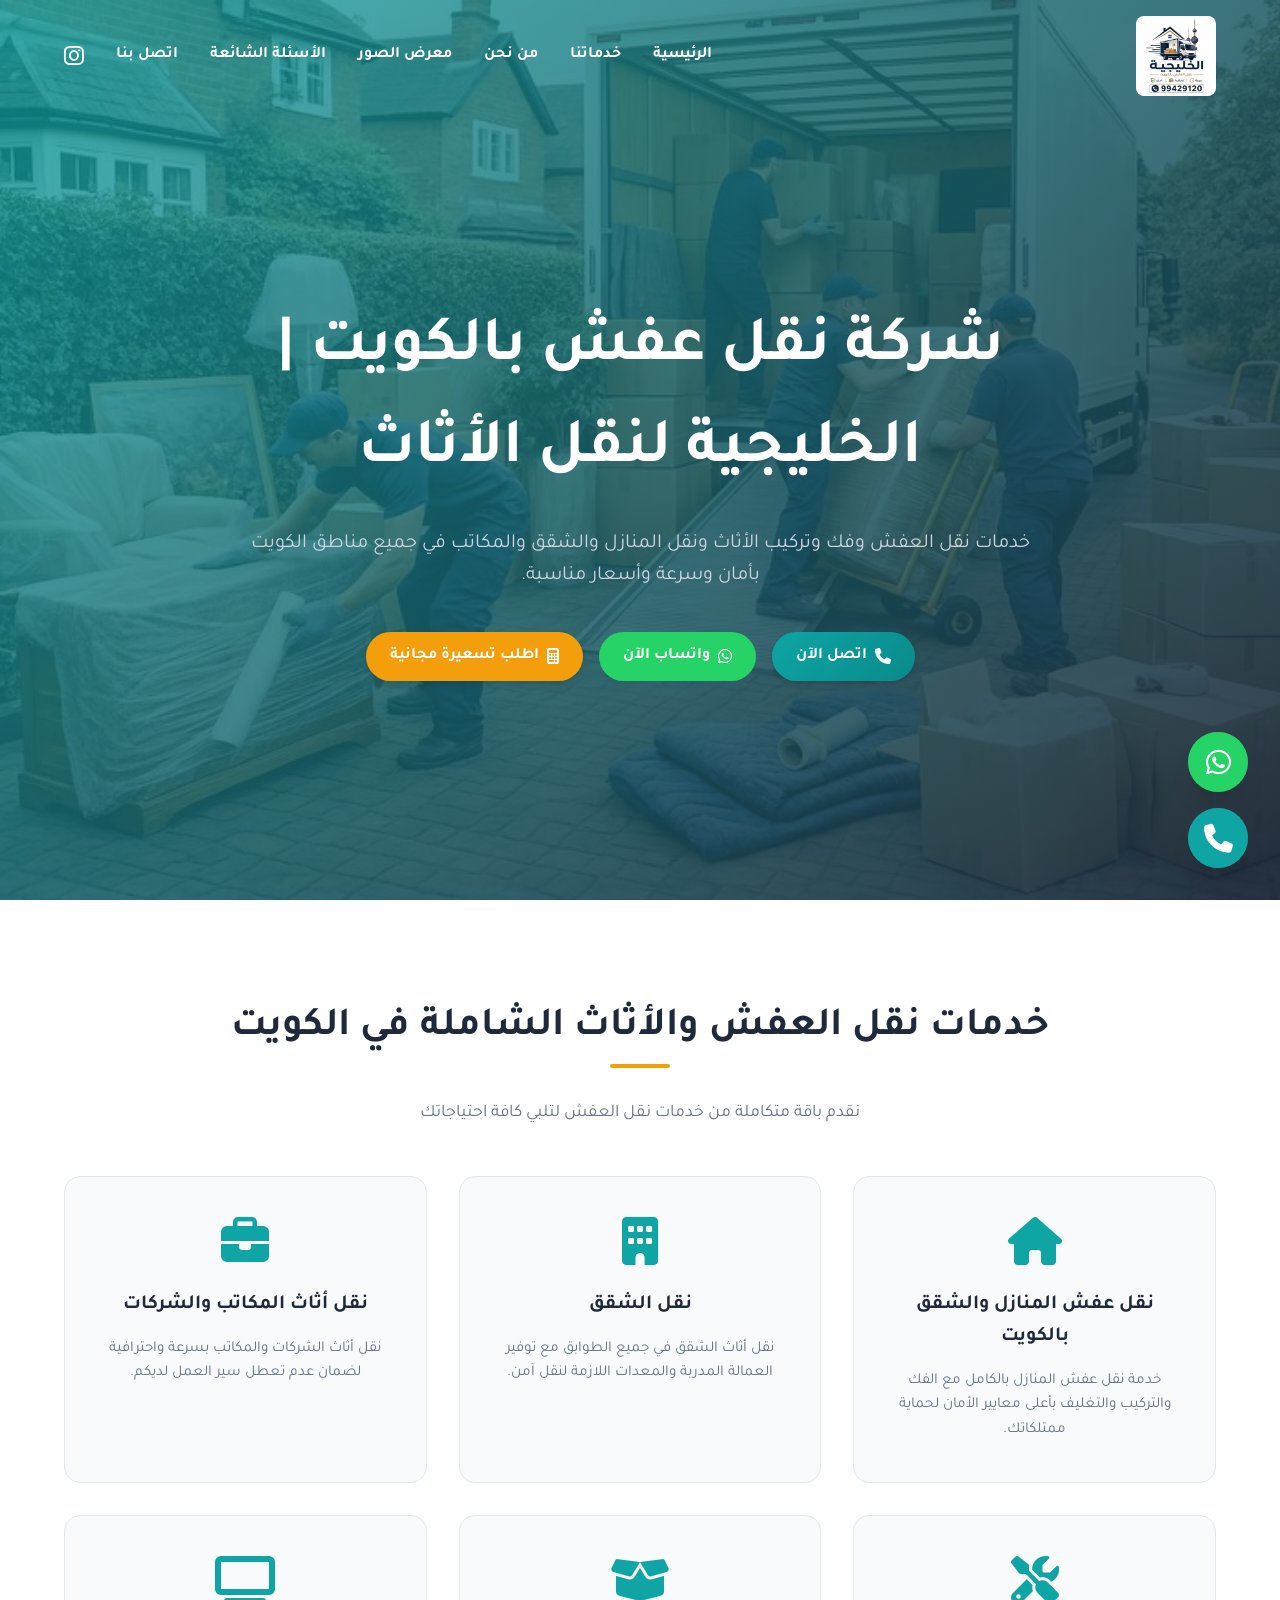
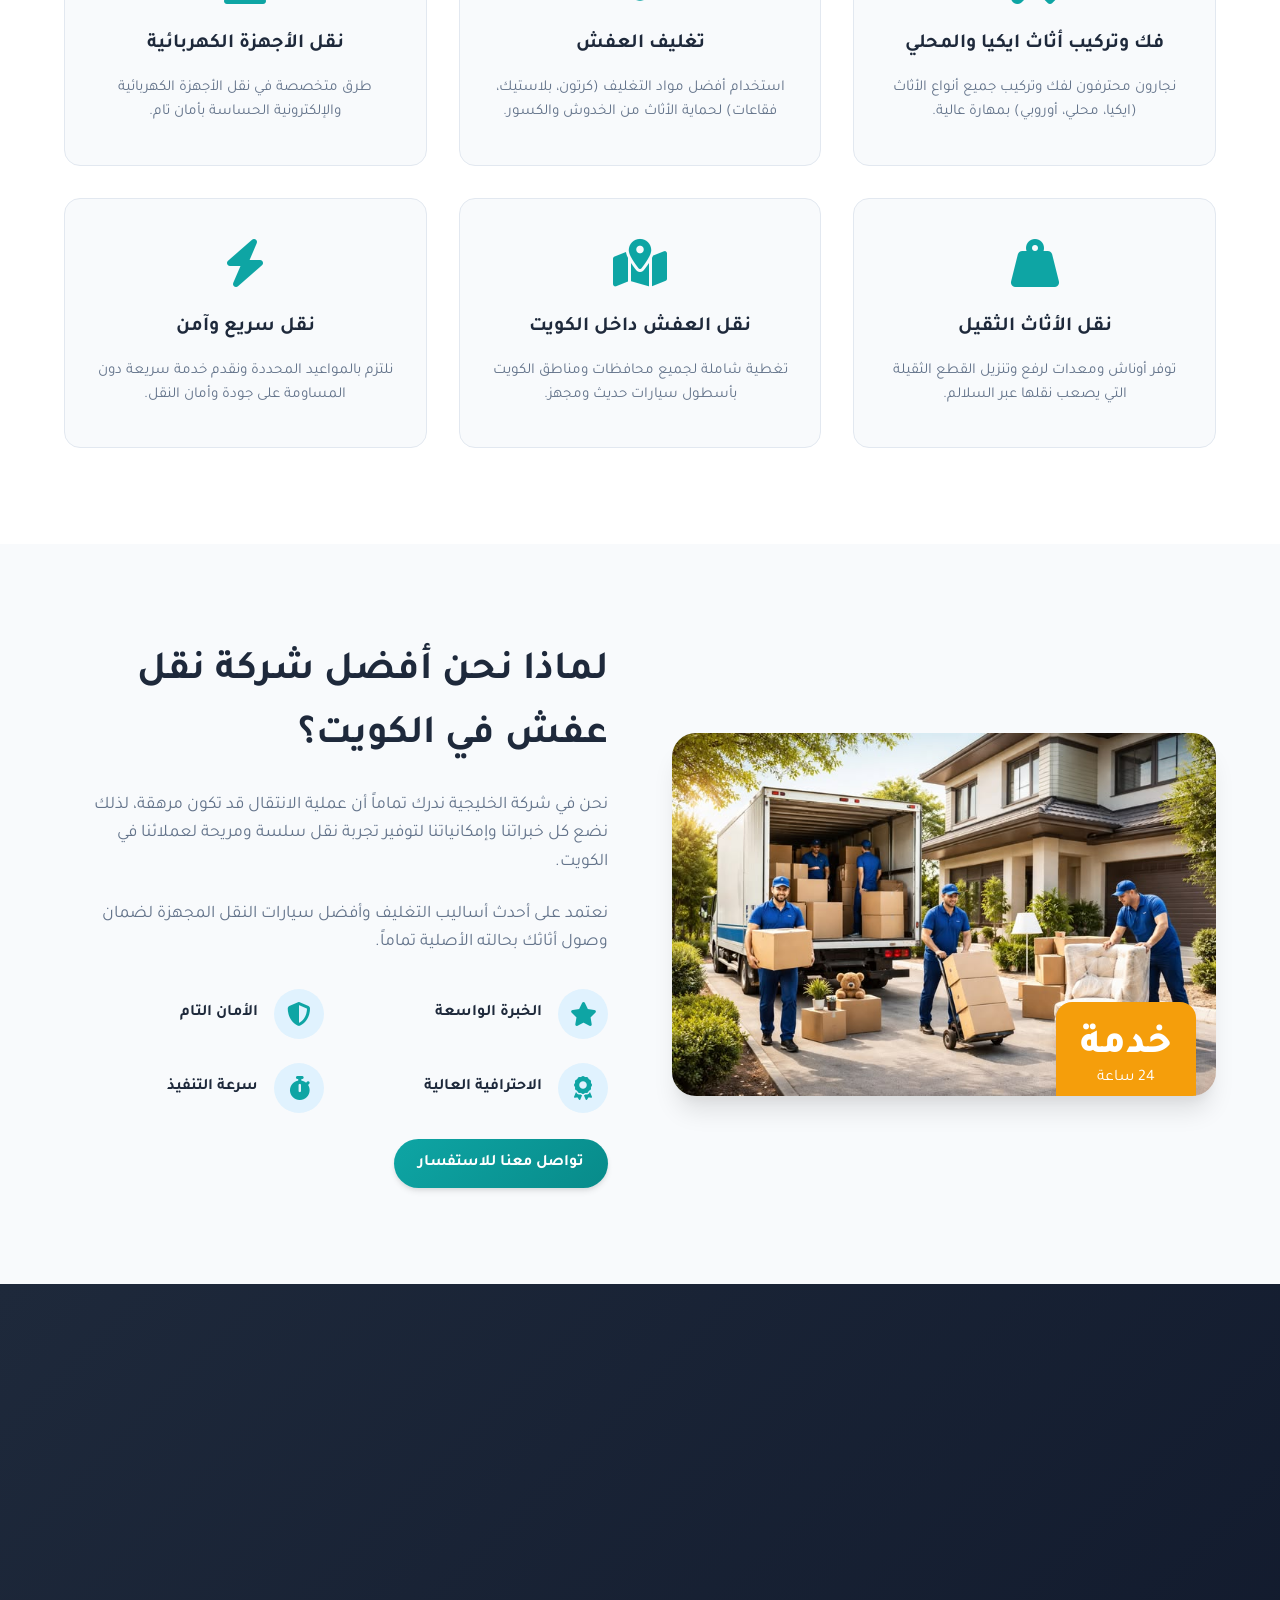
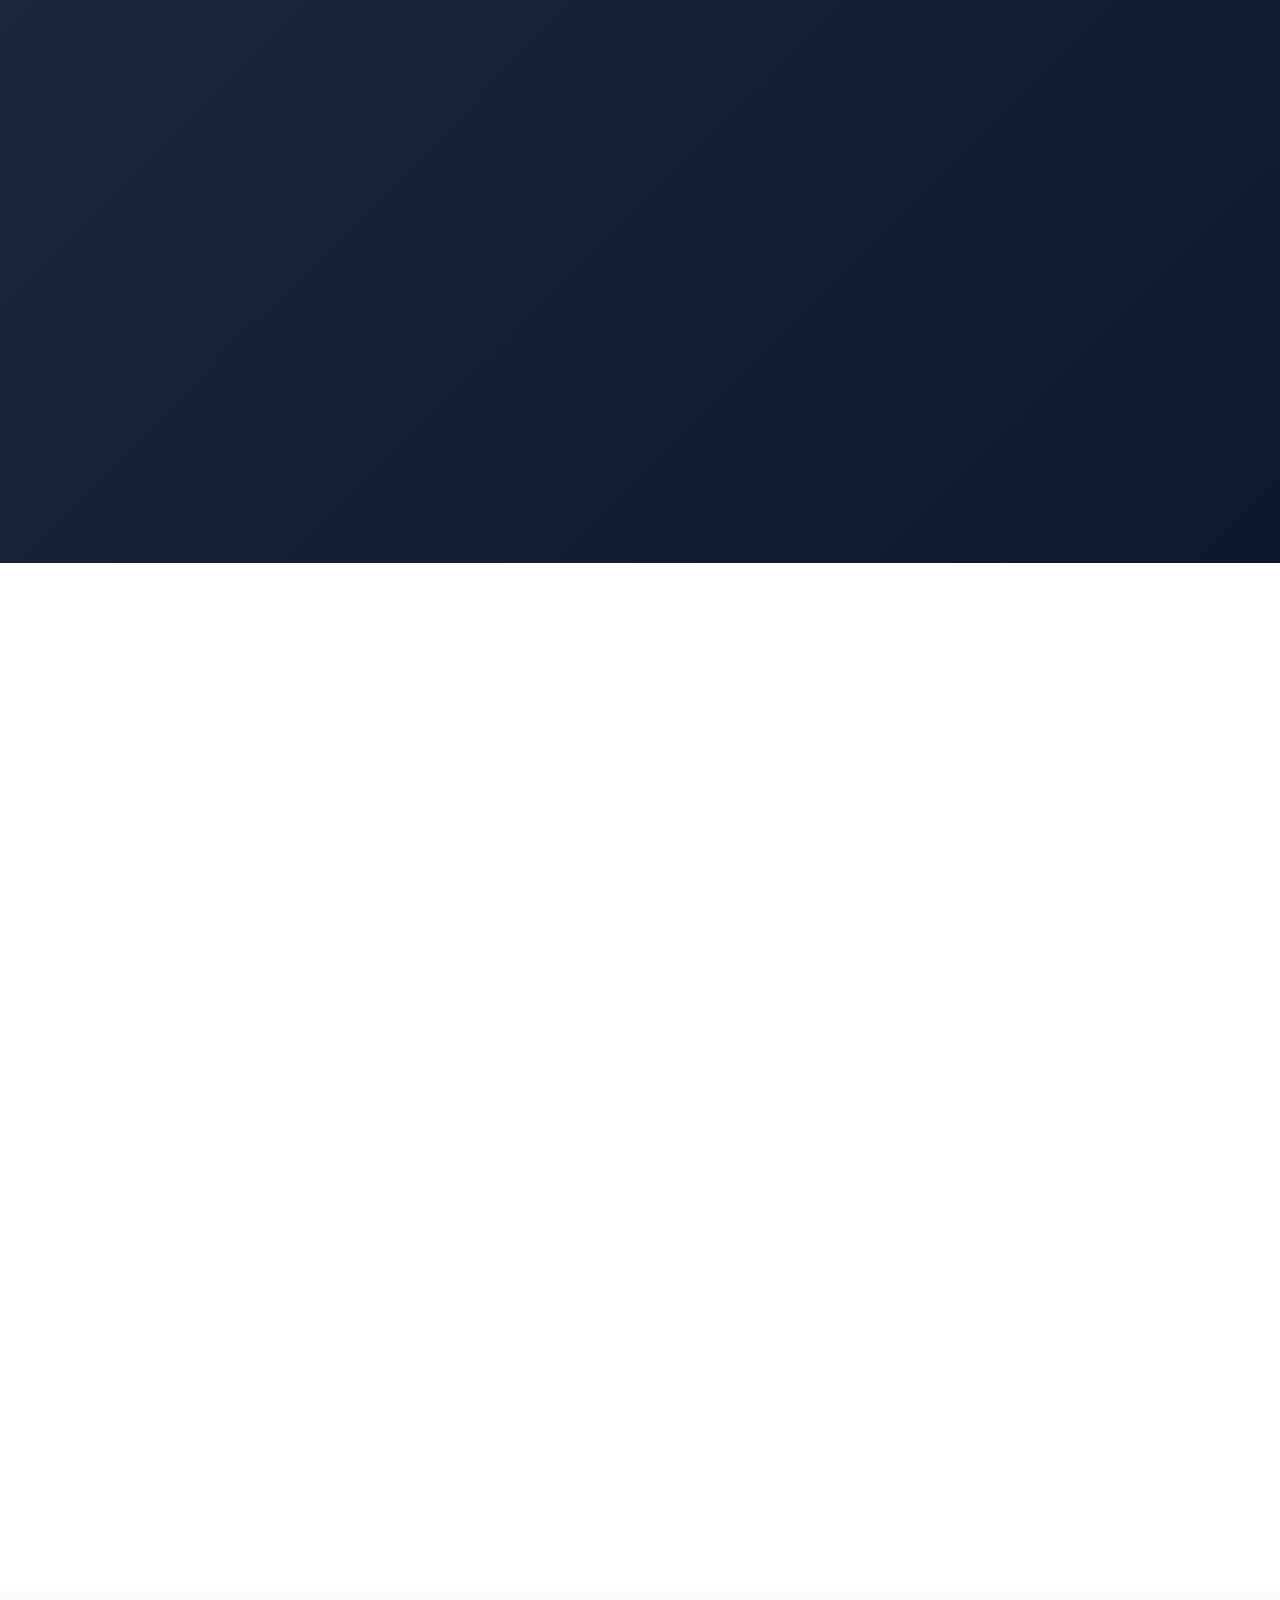
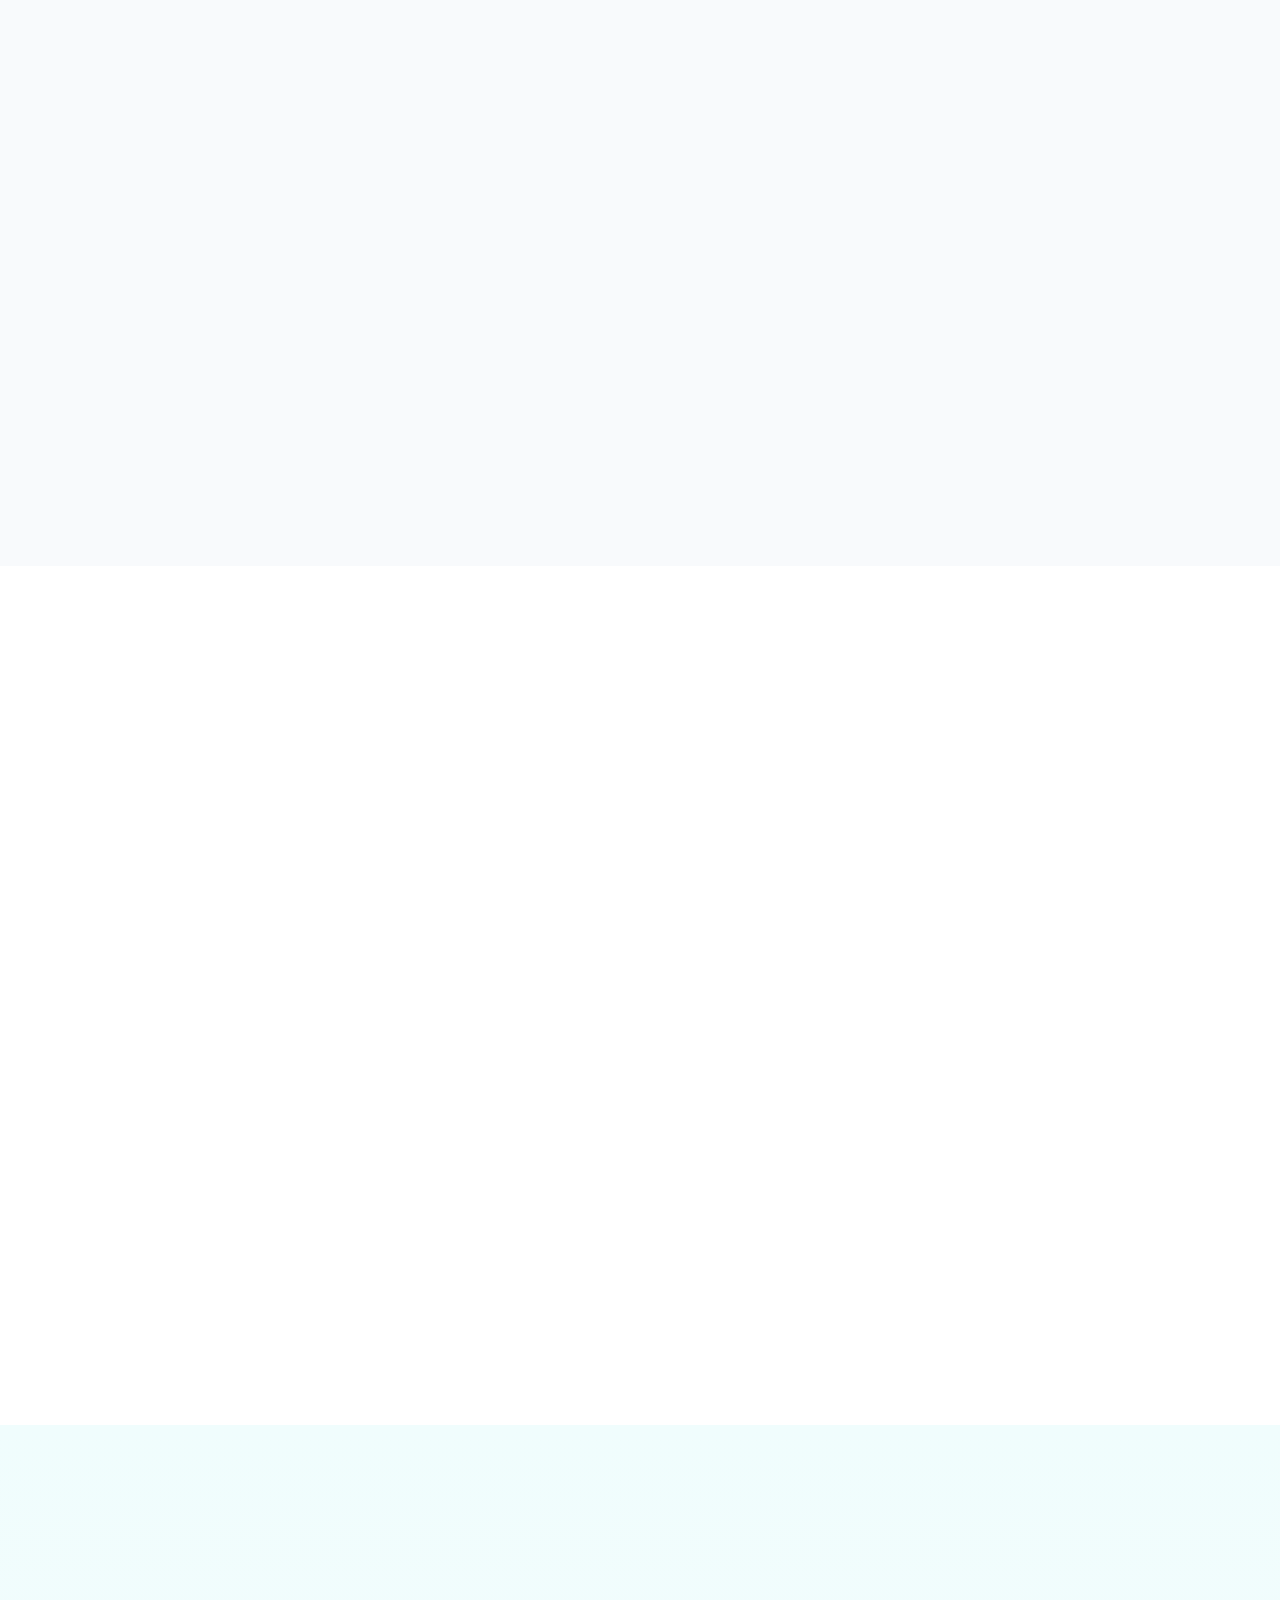
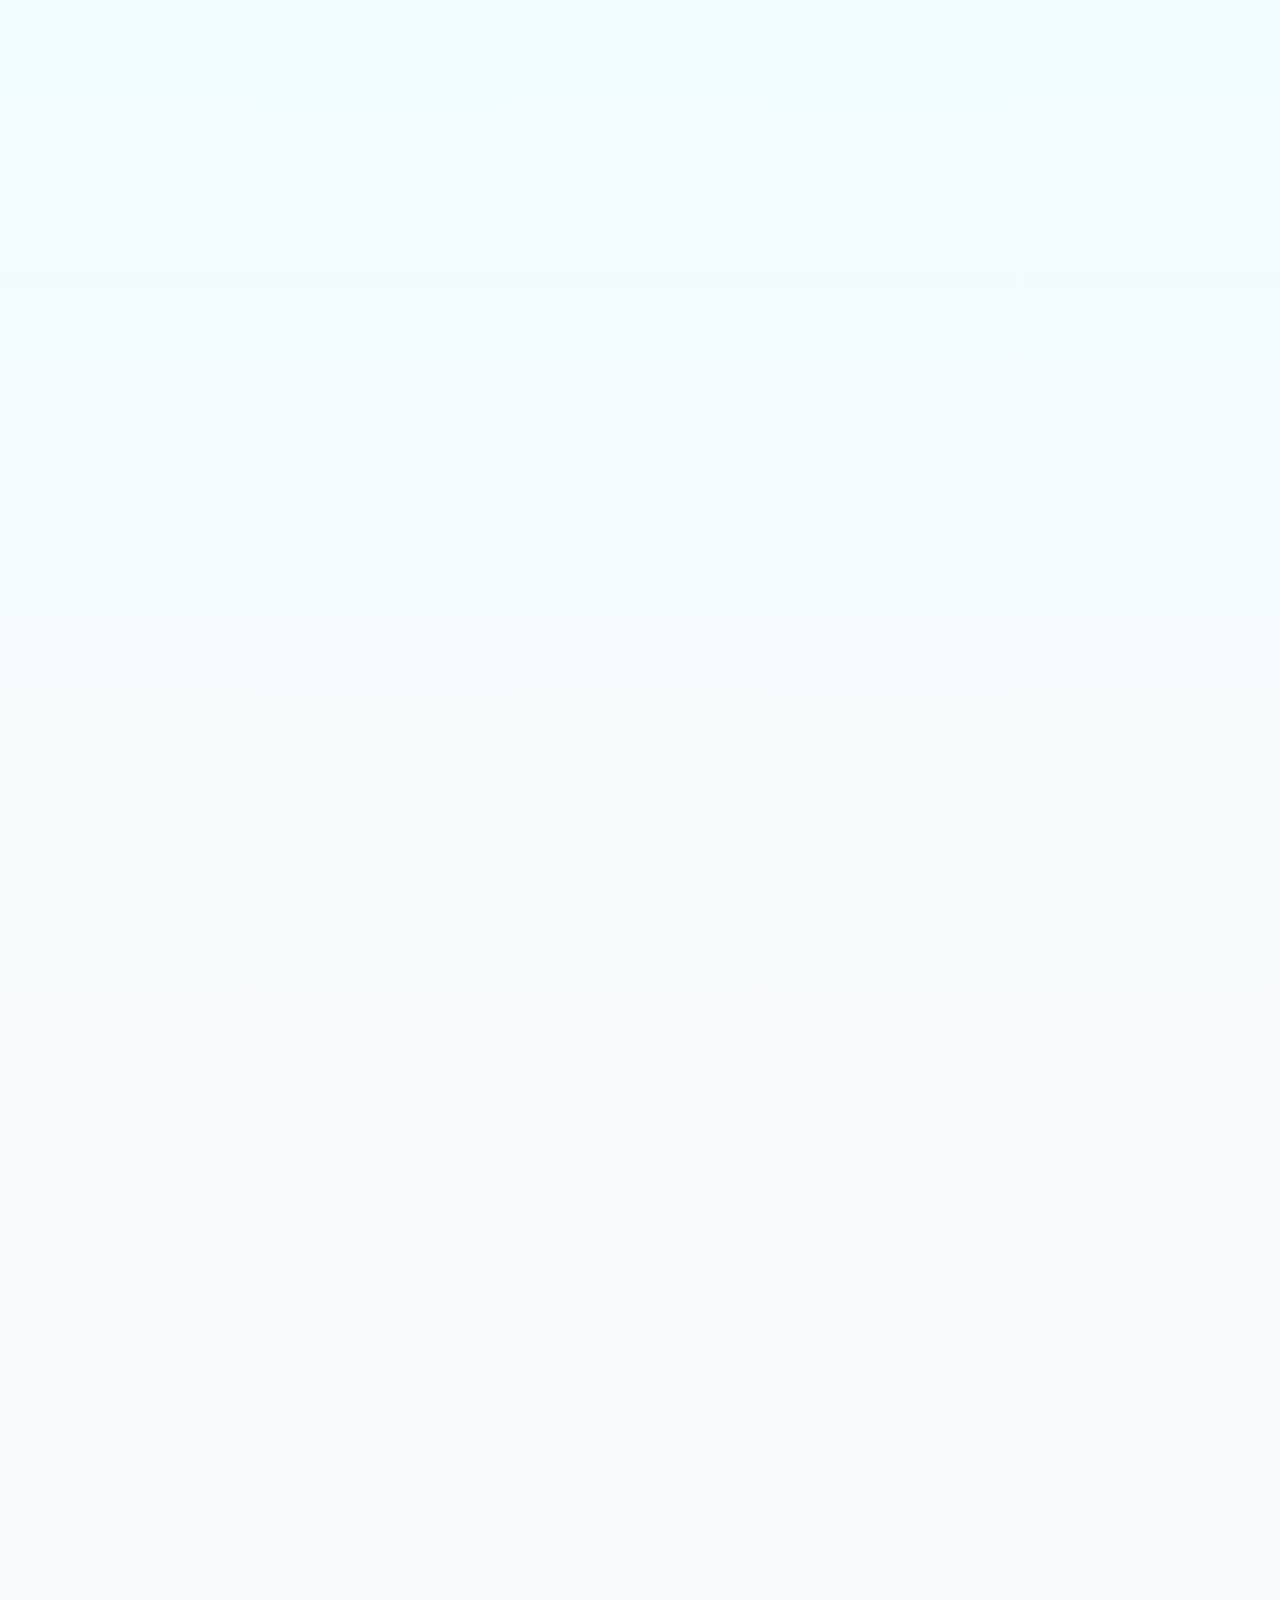
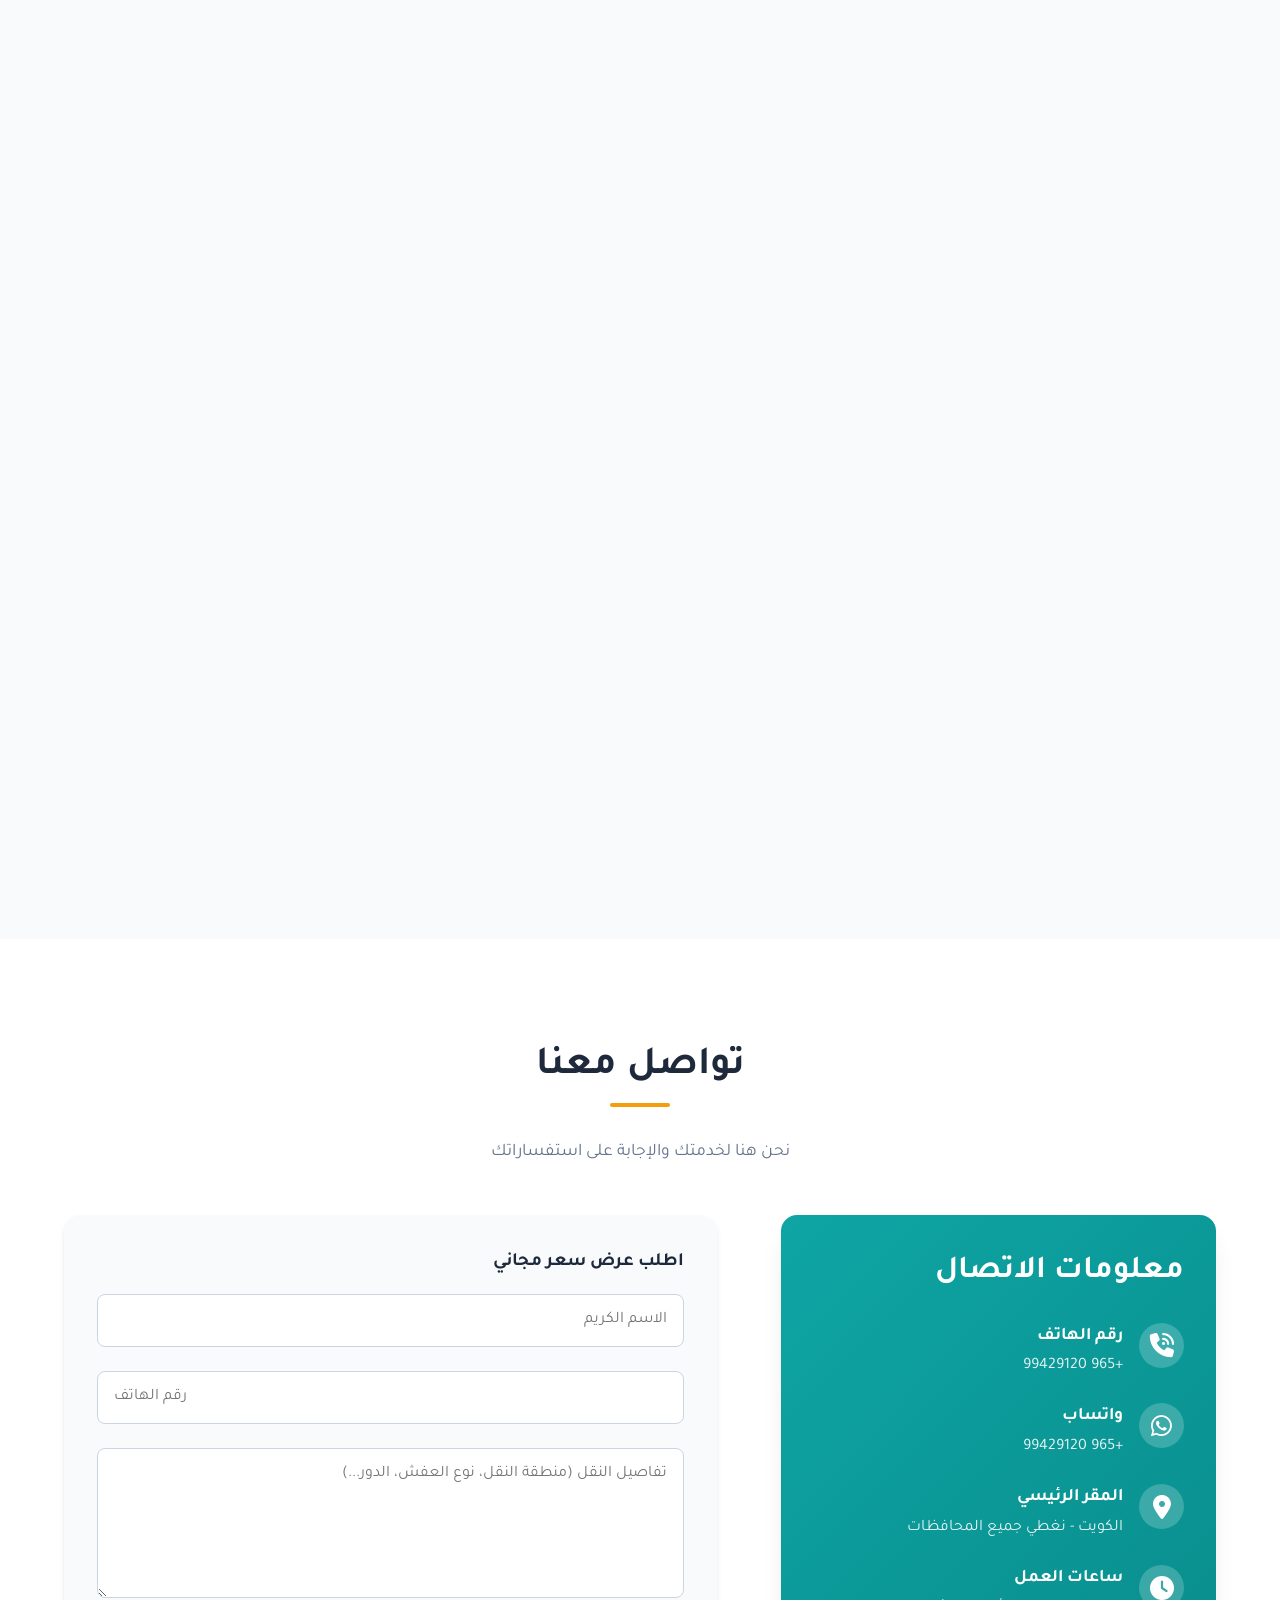
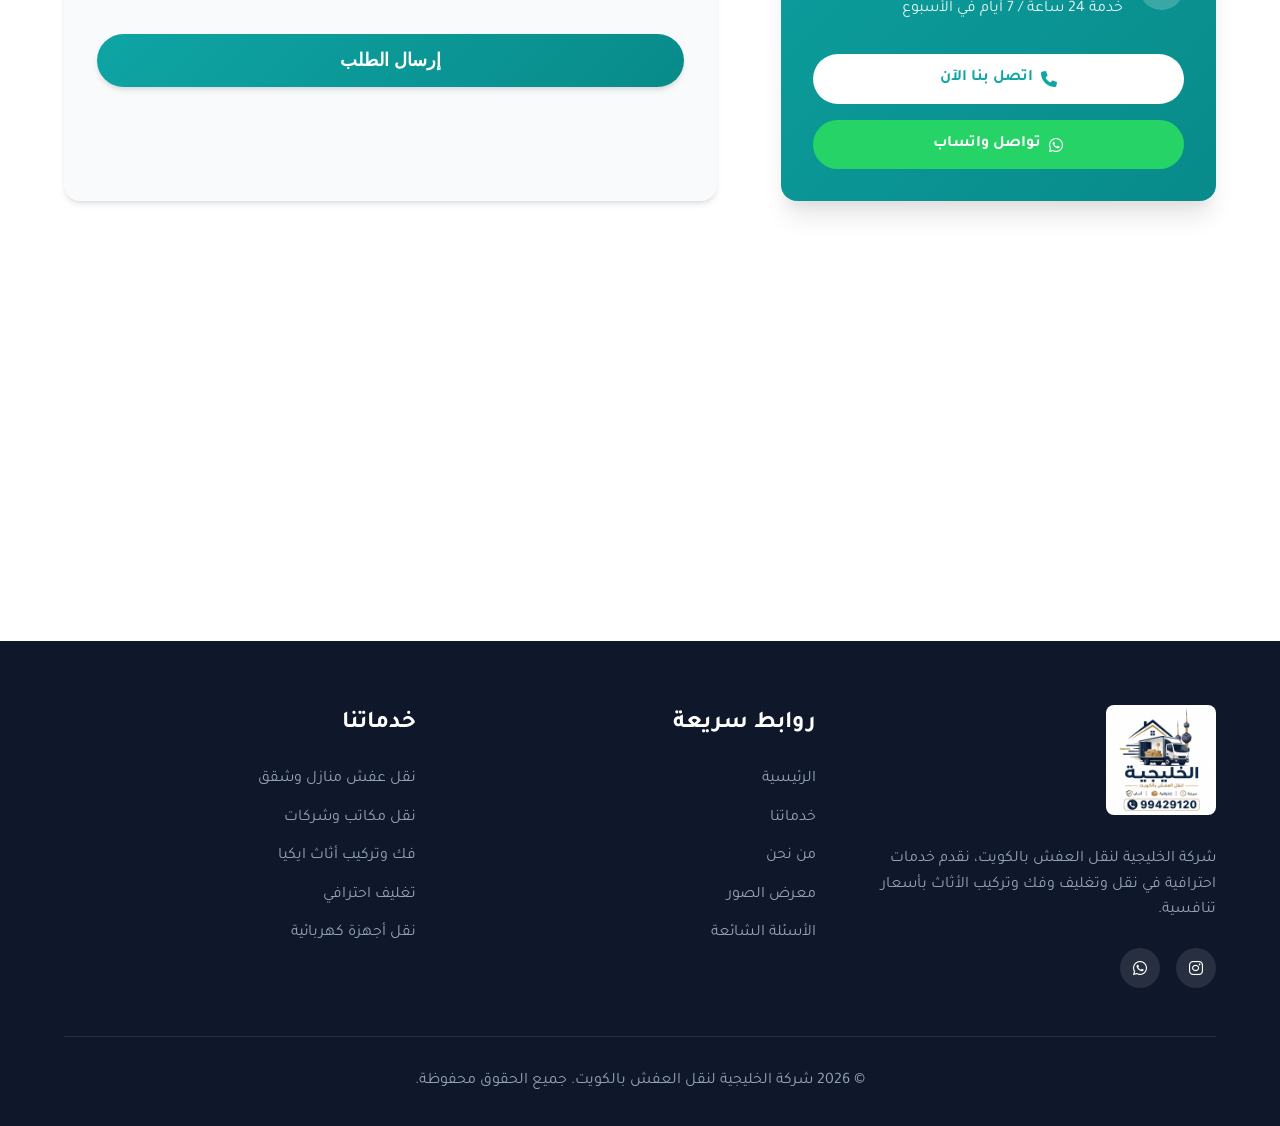
==== commit c556f90e: "first commit" ====
--- a/index.html
+++ b/index.html
@@ -22,26 +22,26 @@
     <meta name="theme-color" content="#0EA5A4">
 
     <!-- SEO Meta Tags -->
-    <title>نقل عفش الكويت 24 ساعة | شركة الصديق لنقل الأثاث</title>
+    <title>نقل عفش الكويت | شركة الخليجية لنقل الأثاث</title>
     <meta name="description"
-        content="تبحث عن شركة نقل عفش بالكويت؟ الصديق توفر لك نقل، فك، تركيب وتغليف الأثاث بأسعار تنافسية. خبرة 15 عاماً وخدمة 24 ساعة لجميع المناطق. اتصل بنا الآن!">
+        content="شركة الخليجية لنقل العفش بالكويت تقدم خدمات نقل الأثاث والمنازل والشقق والمكاتب مع الفك والتركيب والتغليف، ونخدم جميع مناطق الكويت. اتصل أو واتساب للحصول على عرض سعر.">
     <meta name="keywords"
         content="نقل عفش الكويت, شركة نقل عفش الكويت, نقل أثاث الكويت, فك وتركيب عفش الكويت, نقل عفش حولي, نقل عفش الأحمدي, نقل عفش الفروانية, نقل عفش الجهراء">
     <link rel="canonical" href="https://www.alkhaleejiyah.com/">
 
     <!-- Open Graph Tags -->
-    <meta property="og:title" content="الصديق لنقل العفش بالكويت | نقل أثاث وفك وتركيب عفش">
+    <meta property="og:title" content="شركة الخليجية لنقل العفش بالكويت | نقل أثاث وفك وتركيب">
     <meta property="og:description"
-        content="شركة الصديق لنقل العفش بالكويت تقدم خدمات نقل الأثاث وفك وتركيب العفش وتغليف الأثاث ونقل المنازل والمكاتب بأسعار مناسبة وخدمة سريعة في جميع مناطق الكويت.">
+        content="شركة الخليجية لنقل العفش بالكويت تقدم خدمات نقل الأثاث والمنازل والشقق والمكاتب مع الفك والتركيب والتغليف، ونخدم جميع مناطق الكويت. اتصل أو واتساب للحصول على عرض سعر.">
     <meta property="og:type" content="website">
     <meta property="og:url" content="https://www.alkhaleejiyah.com/">
     <meta property="og:image" content="https://www.alkhaleejiyah.com/images/hero-bg.jpg">
 
     <!-- Twitter Cards -->
     <meta name="twitter:card" content="summary_large_image">
-    <meta name="twitter:title" content="الصديق لنقل العفش بالكويت | نقل أثاث وفك وتركيب عفش">
+    <meta name="twitter:title" content="شركة الخليجية لنقل العفش بالكويت | نقل أثاث وفك وتركيب">
     <meta name="twitter:description"
-        content="شركة الصديق لنقل العفش بالكويت تقدم خدمات نقل الأثاث وفك وتركيب العفش وتغليف الأثاث ونقل المنازل والمكاتب بأسعار مناسبة وخدمة سريعة في جميع مناطق الكويت.">
+        content="شركة الخليجية لنقل العفش بالكويت تقدم خدمات نقل الأثاث والمنازل والشقق والمكاتب مع الفك والتركيب والتغليف، ونخدم جميع مناطق الكويت. اتصل أو واتساب للحصول على عرض سعر.">
     <meta name="twitter:image" content="https://www.alkhaleejiyah.com/images/hero-bg.jpg">
 
     <!-- ============================================================ -->
@@ -52,9 +52,9 @@
     <link rel="llms.txt" type="text/plain" href="https://www.alkhaleejiyah.com/llms.txt">
 
     <!-- Entity & Authorship -->
-    <meta name="author" content="الصديق لنقل العفش بالكويت">
+    <meta name="author" content="شركة الخليجية لنقل العفش بالكويت">
     <meta name="publisher" content="Al-Khaleejiyah Movers Kuwait">
-    <meta name="copyright" content="Al-Khaleejiyah Movers Kuwait 2024">
+    <meta name="copyright" content="Al-Khaleejiyah Movers Kuwait 2026">
     <meta name="subject" content="نقل عفش الكويت، نقل أثاث، فك وتركيب عفش، تغليف أثاث">
     <meta name="category" content="Moving Company, Furniture Relocation, Kuwait Services">
     <meta name="classification" content="Business, Moving Services, Local Services">
@@ -77,14 +77,13 @@
 
     <!-- Entity Clarity for AI -->
     <meta name="entity:type" content="MovingCompany">
-    <meta name="entity:name" content="الصديق لنقل العفش بالكويت">
+    <meta name="entity:name" content="الخليجية لنقل العفش بالكويت">
     <meta name="entity:name:en" content="Al-Khaleejiyah Movers Kuwait">
     <meta name="entity:country" content="Kuwait">
     <meta name="entity:phone" content="+96599429120">
     <meta name="entity:instagram" content="https://www.instagram.com/naqle_afshe_alkuet?igsh=bTlsajBocWFlcjFi">
     <meta name="entity:service-area" content="Kuwait City, Hawalli, Farwaniya, Ahmadi, Jahra, Mubarak Al-Kabeer">
-    <meta name="entity:rating" content="4.9/5">
-    <meta name="entity:hours" content="24/7">
+<meta name="entity:hours" content="24/7">
 
     <!-- Preload LCP Asset -->
     <link rel="preload" as="image" href="Images/alkhaleejiyya-movers-kuwait-1.jpeg" fetchpriority="high">
@@ -112,7 +111,7 @@
         {
           "@type": "Organization",
           "@id": "https://www.alkhaleejiyah.com/#organization",
-          "name": "الصديق لنقل العفش بالكويت",
+          "name": "الخليجية لنقل العفش بالكويت",
           "alternateName": "Al-Khaleejiyah Movers Kuwait",
           "url": "https://www.alkhaleejiyah.com/",
           "logo": {
@@ -134,7 +133,7 @@
           "@type": "MovingCompany",
           "@id": "https://www.alkhaleejiyah.com/#localbusiness",
           "parentOrganization": {"@id": "https://www.alkhaleejiyah.com/#organization"},
-          "name": "الصديق لنقل العفش بالكويت",
+          "name": "الخليجية لنقل العفش بالكويت",
           "sameAs": [
             "https://www.instagram.com/naqle_afshe_alkuet?igsh=bTlsajBocWFlcjFi",
             "https://www.alkhaleejiyah.com/"
@@ -144,7 +143,7 @@
           "priceRange": "KD 30 - KD 300",
           "currenciesAccepted": "KWD",
           "paymentAccepted": "Cash, Bank Transfer",
-          "description": "شركة الصديق لنقل العفش بالكويت تقدم خدمات نقل الأثاث وفك وتركيب العفش وتغليف الأثاث ونقل المنازل والمكاتب بأسعار مناسبة في جميع مناطق الكويت.",
+          "description": "شركة الخليجية لنقل العفش بالكويت تقدم خدمات نقل الأثاث وفك وتركيب العفش وتغليف الأثاث ونقل المنازل والمكاتب بأسعار مناسبة في جميع مناطق الكويت.",
           "address": {
             "@type": "PostalAddress",
             "addressLocality": "Kuwait City",
@@ -156,14 +155,7 @@
             "latitude": 29.3759,
             "longitude": 47.9774
           },
-          "aggregateRating": {
-            "@type": "AggregateRating",
-            "ratingValue": "4.9",
-            "reviewCount": "87",
-            "bestRating": "5",
-            "worstRating": "1"
-          },
-          "openingHoursSpecification": {
+"openingHoursSpecification": {
             "@type": "OpeningHoursSpecification",
             "dayOfWeek": ["Monday","Tuesday","Wednesday","Thursday","Friday","Saturday","Sunday"],
             "opens": "00:00",
@@ -182,7 +174,7 @@
           "@type": "WebSite",
           "@id": "https://www.alkhaleejiyah.com/#website",
           "url": "https://www.alkhaleejiyah.com/",
-          "name": "الصديق لنقل العفش بالكويت",
+          "name": "الخليجية لنقل العفش بالكويت",
           "description": "خدمات نقل العفش وفك وتركيب الأثاث ونقل المنازل والشقق والمكاتب في جميع مناطق الكويت.",
           "publisher": {"@id": "https://www.alkhaleejiyah.com/#organization"},
           "inLanguage": "ar"
@@ -191,7 +183,7 @@
           "@type": "WebPage",
           "@id": "https://www.alkhaleejiyah.com/#webpage",
           "url": "https://www.alkhaleejiyah.com/",
-          "name": "الصديق لنقل العفش بالكويت | نقل أثاث وفك وتركيب عفش",
+          "name": "شركة الخليجية لنقل العفش بالكويت | نقل أثاث وفك وتركيب",
           "isPartOf": {"@id": "https://www.alkhaleejiyah.com/#website"},
           "about": {"@id": "https://www.alkhaleejiyah.com/#localbusiness"},
           "primaryImageOfPage": {
@@ -239,7 +231,7 @@
     <header id="header">
         <div class="container nav-container">
             <a href="index.html" class="logo">
-                <img src="Images/logo.png" alt="الصديق" class="site-logo">
+                <img src="Images/logo.png" alt="الخليجية" class="site-logo">
             </a>
 
             <button class="mobile-menu-btn" id="mobileMenuBtn" aria-label="Toggle Navigation">
@@ -270,7 +262,7 @@
         </div>
         <div class="container">
             <div class="hero-content">
-                <h1>أفضل شركة نقل عفش بالكويت | الصديق لنقل الأثاث</h1>
+                <h1>شركة نقل عفش بالكويت | الخليجية لنقل الأثاث</h1>
                 <p>خدمات نقل العفش وفك وتركيب الأثاث ونقل المنازل والشقق والمكاتب في جميع مناطق الكويت بأمان وسرعة
                     وأسعار مناسبة.</p>
                 <div class="hero-buttons">
@@ -356,16 +348,16 @@
             <div class="about-grid">
                 <div class="about-img">
                     <img src="Images/alkhaleejiyya-movers-kuwait-3.jpeg"
-                        alt="فريق عمل شركة الصديق لنقل العفش بالكويت" loading="lazy" decoding="async" width="800"
+                        alt="فريق عمل شركة الخليجية لنقل العفش بالكويت" loading="lazy" decoding="async" width="800"
                         height="600" style="width:100%;height:100%;object-fit:cover;">
                     <div class="experience-badge">
-                        <span>15+</span>
-                        عاماً من الخبرة
+                        <span>خدمة</span>
+                        24 ساعة
                     </div>
                 </div>
                 <div class="about-content">
                     <h2>لماذا نحن أفضل شركة نقل عفش في الكويت؟</h2>
-                    <p>نحن في شركة الصديق ندرك تماماً أن عملية الانتقال قد تكون مرهقة، لذلك نضع كل خبراتنا وإمكانياتنا
+                    <p>نحن في شركة الخليجية ندرك تماماً أن عملية الانتقال قد تكون مرهقة، لذلك نضع كل خبراتنا وإمكانياتنا
                         لتوفير تجربة نقل سلسة ومريحة لعملائنا في الكويت.</p>
                     <p>نعتمد على أحدث أساليب التغليف وأفضل سيارات النقل المجهزة لضمان وصول أثاثك بحالته الأصلية تماماً.
                     </p>
@@ -458,7 +450,7 @@
 
             <div class="gallery-grid">
                 <div class="gallery-item">
-                    <img src="Images/alkhaleejiyya-movers-kuwait-1.jpeg" alt="سيارات النقل المغلقة لشركة الصديق لنقل العفش بالكويت"
+                    <img src="Images/alkhaleejiyya-movers-kuwait-1.jpeg" alt="سيارات النقل المغلقة لشركة الخليجية لنقل العفش بالكويت"
                         loading="lazy" decoding="async" width="600" height="450">
                     <div class="gallery-overlay"><i class="fa-solid fa-magnifying-glass-plus"></i></div>
                 </div>
@@ -538,119 +530,45 @@
     <section class="testimonials">
         <div class="container">
             <div class="section-title">
-                <h2>آراء عملائنا</h2>
-                <p>نفخر بثقة عملائنا بخدماتنا</p>
+                <h2>تعهداتنا لعملائنا في الكويت</h2>
+                <p>نضع جودة الخدمة وسلامة المنقولات في مقدمة أولوياتنا</p>
             </div>
 
             <div class="testimonials-grid">
                 <div class="testimonial-card">
-                    <i class="fa-solid fa-quote-right quote-icon"></i>
-                    <div class="stars">
-                        <i class="fa-solid fa-star"></i><i class="fa-solid fa-star"></i><i
-                            class="fa-solid fa-star"></i><i class="fa-solid fa-star"></i><i
-                            class="fa-solid fa-star"></i>
-                    </div>
-                    <p>"تجربة ممتازة مع شركة الصديق، عمالة محترفة وسرعة في الإنجاز. نقلوا عفش بيتي من حولي للسالمية
-                        بدون
-                        أي خدش. شكراً لكم."</p>
-                    <div class="client-info">
-                        <div class="client-avatar">ع</div>
-                        <div>
-                            <h4>عبدالله المطيري</h4>
-                            <span>عميل سابق</span>
-                        </div>
-                    </div>
+                    <i class="fa-solid fa-shield-halved quote-icon"></i>
+                    <h3 style="margin-top: 1rem; color: var(--primary-color); font-size: 1.2rem;">حماية العفش بالكامل</h3>
+                    <p>"نلتزم بنقل كافة قطع الأثاث والمقتنيات بأعلى معايير الأمان والتغليف المحكم لضمان وصولها بدون أي خدوش."</p>
                 </div>
 
                 <div class="testimonial-card">
-                    <i class="fa-solid fa-quote-right quote-icon"></i>
-                    <div class="stars">
-                        <i class="fa-solid fa-star"></i><i class="fa-solid fa-star"></i><i
-                            class="fa-solid fa-star"></i><i class="fa-solid fa-star"></i><i
-                            class="fa-solid fa-star-half-stroke"></i>
-                    </div>
-                    <p>"خدمة تغليف الأثاث كانت رائعة جداً، حافظوا على التحف والأشياء القابلة للكسر بشكل احترافي. أنصح
-                        بالتعامل معهم."</p>
-                    <div class="client-info">
-                        <div class="client-avatar">م</div>
-                        <div>
-                            <h4>محمد الشمري</h4>
-                            <span>عميل سابق</span>
-                        </div>
-                    </div>
+                    <i class="fa-solid fa-screwdriver-wrench quote-icon"></i>
+                    <h3 style="margin-top: 1rem; color: var(--primary-color); font-size: 1.2rem;">فنيون ونجارون محترفون</h3>
+                    <p>"فريق متخصص في فك وتركيب جميع أنواع الأثاث بما فيها أثاث ايكيا والأثاث المستورد بدقة عالية."</p>
                 </div>
 
                 <div class="testimonial-card">
-                    <i class="fa-solid fa-quote-right quote-icon"></i>
-                    <div class="stars">
-                        <i class="fa-solid fa-star"></i><i class="fa-solid fa-star"></i><i
-                            class="fa-solid fa-star"></i><i class="fa-solid fa-star"></i><i
-                            class="fa-solid fa-star"></i>
-                    </div>
-                    <p>"اتصلت فيهم لنقل مكتبي، التزموا بالموعد والنجار كان شاطر جداً في فك وتركيب المكاتب. أسعارهم
-                        معقولة ومناسبة."</p>
-                    <div class="client-info">
-                        <div class="client-avatar">س</div>
-                        <div>
-                            <h4>سعد العجمي</h4>
-                            <span>عميل سابق</span>
-                        </div>
-                    </div>
+                    <i class="fa-solid fa-clock quote-icon"></i>
+                    <h3 style="margin-top: 1rem; color: var(--primary-color); font-size: 1.2rem;">التزام دقيق بالمواعيد</h3>
+                    <p>"نحترم وقت عملائنا ونصل في الموعد المحدد لنقل الأثاث والمنازل والمكاتب بسرعة وكفاءة عاليين."</p>
                 </div>
 
                 <div class="testimonial-card">
-                    <i class="fa-solid fa-quote-right quote-icon"></i>
-                    <div class="stars">
-                        <i class="fa-solid fa-star"></i><i class="fa-solid fa-star"></i><i
-                            class="fa-solid fa-star"></i><i class="fa-solid fa-star"></i><i
-                            class="fa-solid fa-star"></i>
-                    </div>
-                    <p>"أفضل شركة نقل عفش تعاملت معاها بالكويت. الشباب أمناء وشغلهم نظيف ومرتب. الله يعطيكم العافية."
-                    </p>
-                    <div class="client-info">
-                        <div class="client-avatar">خ</div>
-                        <div>
-                            <h4>خالد العنزي</h4>
-                            <span>عميل سابق</span>
-                        </div>
-                    </div>
+                    <i class="fa-solid fa-tag quote-icon"></i>
+                    <h3 style="margin-top: 1rem; color: var(--primary-color); font-size: 1.2rem;">أسعار مناسبة وشفافة</h3>
+                    <p>"تقديم أفضل التكاليف التنافسية لنقل العفش في كافة مناطق الكويت بدون أي رسوم خفية."</p>
                 </div>
 
                 <div class="testimonial-card">
-                    <i class="fa-solid fa-quote-right quote-icon"></i>
-                    <div class="stars">
-                        <i class="fa-solid fa-star"></i><i class="fa-solid fa-star"></i><i
-                            class="fa-solid fa-star"></i><i class="fa-solid fa-star"></i><i
-                            class="fa-solid fa-star"></i>
-                    </div>
-                    <p>"نقلت شقتي بالكامل بأقل من 4 ساعات. احترافية عالية وسيارات نظيفة ومجهزة. تستاهلون الخمس نجوم."
-                    </p>
-                    <div class="client-info">
-                        <div class="client-avatar">ف</div>
-                        <div>
-                            <h4>فهد الهاجري</h4>
-                            <span>عميل سابق</span>
-                        </div>
-                    </div>
+                    <i class="fa-solid fa-truck-ramps quote-icon"></i>
+                    <h3 style="margin-top: 1rem; color: var(--primary-color); font-size: 1.2rem;">أسطول سيارات حديث</h3>
+                    <p>"سيارات هاف لوري مغلقة ومبطنة مخصصة لحماية المنقولات من الأتربة والعوامل الجوية."</p>
                 </div>
 
                 <div class="testimonial-card">
-                    <i class="fa-solid fa-quote-right quote-icon"></i>
-                    <div class="stars">
-                        <i class="fa-solid fa-star"></i><i class="fa-solid fa-star"></i><i
-                            class="fa-solid fa-star"></i><i class="fa-solid fa-star"></i><i
-                            class="fa-solid fa-star"></i>
-                    </div>
-                    <p>"كنت أعاني في نقل غرف النوم لأنها ايكيا وتحتاج فك وتركيب دقيق، لكن نجار الشركة كان محترف جداً
-                        وركبها
-                        أفضل من الأول."</p>
-                    <div class="client-info">
-                        <div class="client-avatar">أ</div>
-                        <div>
-                            <h4>أحمد دشتي</h4>
-                            <span>عميل سابق</span>
-                        </div>
-                    </div>
+                    <i class="fa-solid fa-headset quote-icon"></i>
+                    <h3 style="margin-top: 1rem; color: var(--primary-color); font-size: 1.2rem;">خدمة 24/7 متواصلة</h3>
+                    <p>"فريقنا جاهز لتلقي طلباتكم واستفساراتكم وتوفير خدمة النقل على مدار 24 ساعة طوال أيام الأسبوع."</p>
                 </div>
             </div>
         </div>
@@ -748,7 +666,7 @@
                 <div class="faq-item">
                     <div class="faq-header">هل تقدمون خدمة النقل في جميع مناطق الكويت؟ <i
                             class="fa-solid fa-chevron-down"></i></div>
-                    <div class="faq-body">نعم، نحن في شركة الصديق نغطي جميع محافظات ومناطق دولة الكويت (العاصمة، حولي،
+                    <div class="faq-body">نعم، نحن في شركة الخليجية نغطي جميع محافظات ومناطق دولة الكويت (العاصمة، حولي،
                         الفروانية، الأحمدي، الجهراء، مبارك الكبير) بأسطول من السيارات المجهزة.</div>
                 </div>
 
@@ -920,7 +838,7 @@
                     allowfullscreen=""
                     loading="lazy"
                     referrerpolicy="no-referrer-when-downgrade"
-                    title="خريطة تغطية شركة الصديق لنقل العفش في الكويت">
+                    title="خريطة تغطية شركة الخليجية لنقل العفش في الكويت">
                 </iframe>
             </div>
         </div>
@@ -933,9 +851,9 @@
             <div class="footer-grid">
                 <div class="footer-col">
                     <div class="footer-logo">
-                        <img src="Images/logo.png" alt="الصديق" class="site-logo-footer">
-                    </div>
-                    <p>شركة الصديق لنقل العفش بالكويت، نقدم خدمات احترافية في نقل وتغليف وفك وتركيب الأثاث بأسعار
+                        <img src="Images/logo.png" alt="الخليجية" class="site-logo-footer">
+                    </div>
+                    <p>شركة الخليجية لنقل العفش بالكويت، نقدم خدمات احترافية في نقل وتغليف وفك وتركيب الأثاث بأسعار
                         تنافسية.</p>
                     <div class="social-links">
                         <a href="https://www.instagram.com/naqle_afshe_alkuet?igsh=bTlsajBocWFlcjFi" aria-label="Instagram" rel="noopener noreferrer" target="_blank"><i class="fa-brands fa-instagram"></i></a>
@@ -967,7 +885,7 @@
             </div>
 
             <div class="footer-bottom">
-                <p>&copy; 2026 شركة الصديق لنقل العفش بالكويت. جميع الحقوق محفوظة.</p>
+                <p>&copy; 2026 شركة الخليجية لنقل العفش بالكويت. جميع الحقوق محفوظة.</p>
             </div>
         </div>
     </footer>
@@ -998,7 +916,7 @@
         "name": "هل تقدمون خدمة النقل في جميع مناطق الكويت؟",
         "acceptedAnswer": {
           "@type": "Answer",
-          "text": "نعم، نحن في شركة الصديق نغطي جميع محافظات ومناطق دولة الكويت (العاصمة، حولي، الفروانية، الأحمدي، الجهراء، مبارك الكبير) بأسطول من السيارات المجهزة."
+          "text": "نعم، نحن في شركة الخليجية نغطي جميع محافظات ومناطق دولة الكويت (العاصمة، حولي، الفروانية، الأحمدي، الجهراء، مبارك الكبير) بأسطول من السيارات المجهزة."
         }
       },{
         "@type": "Question",
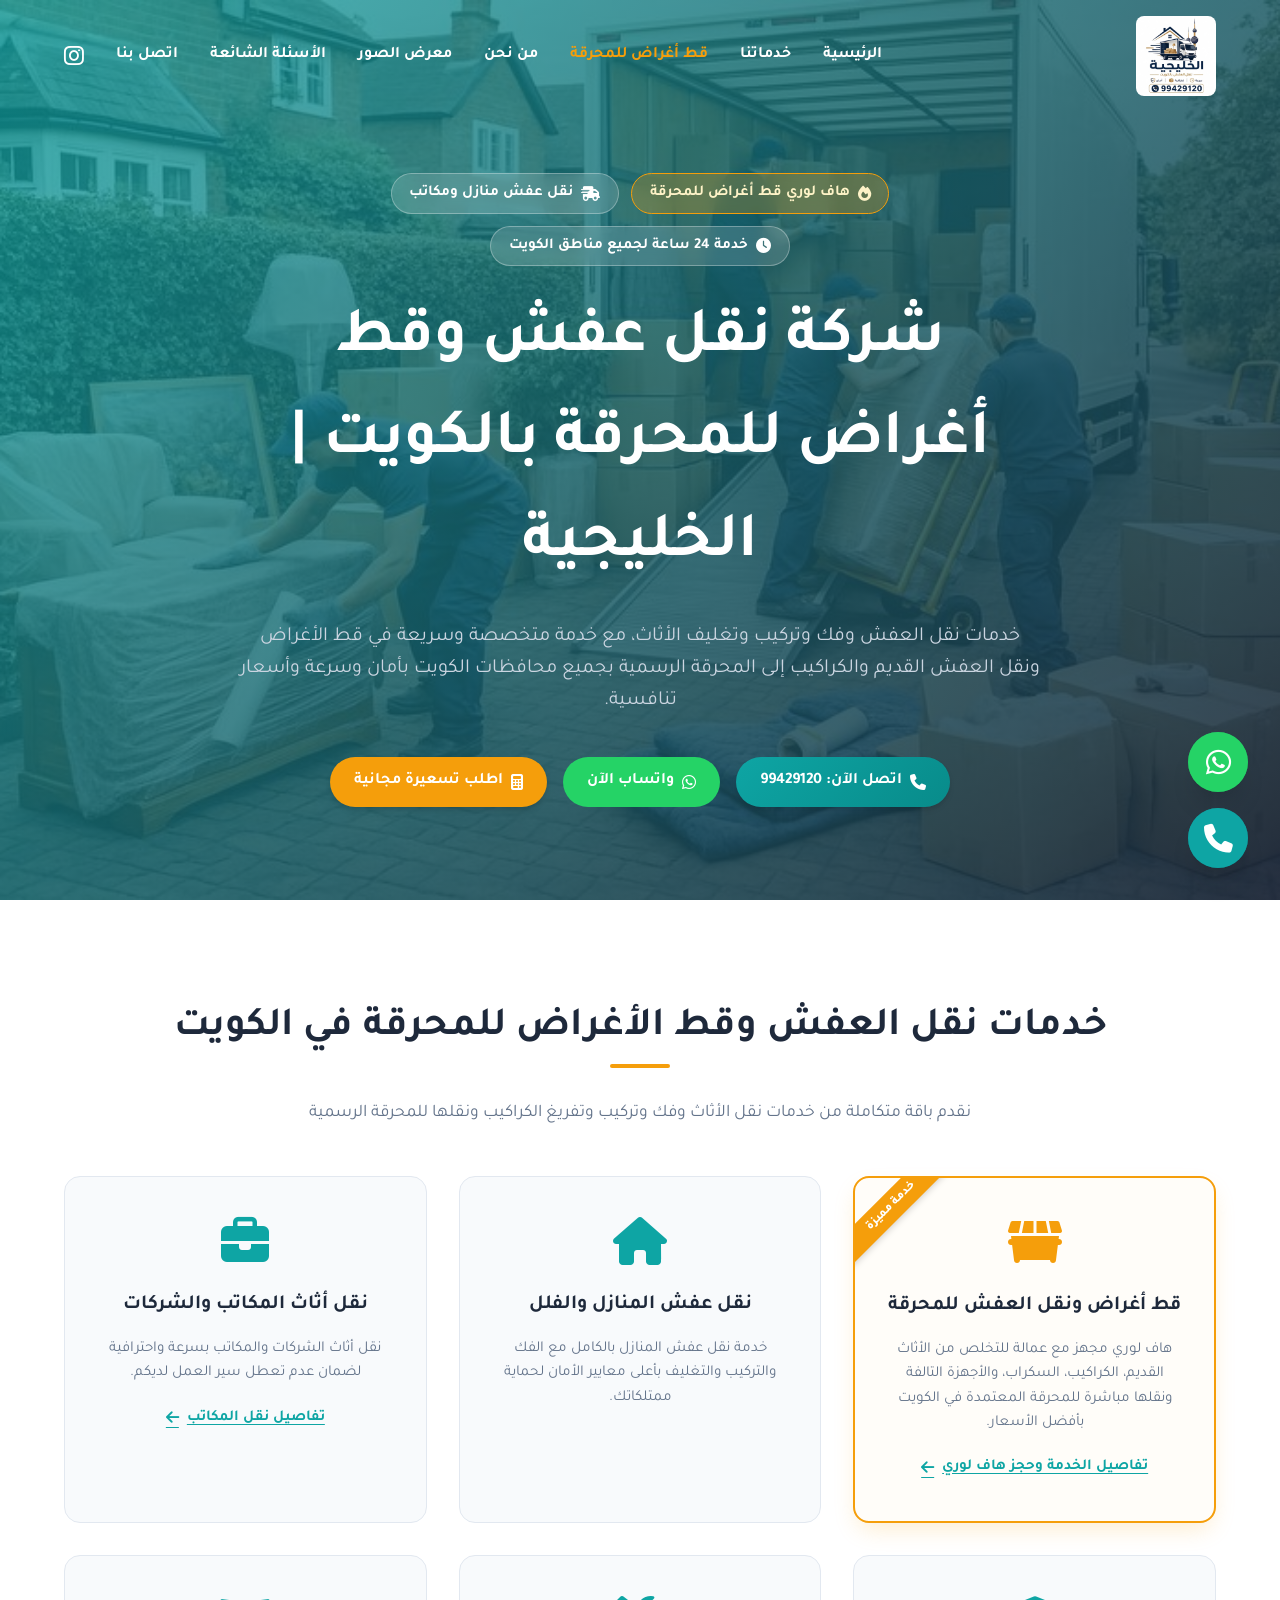
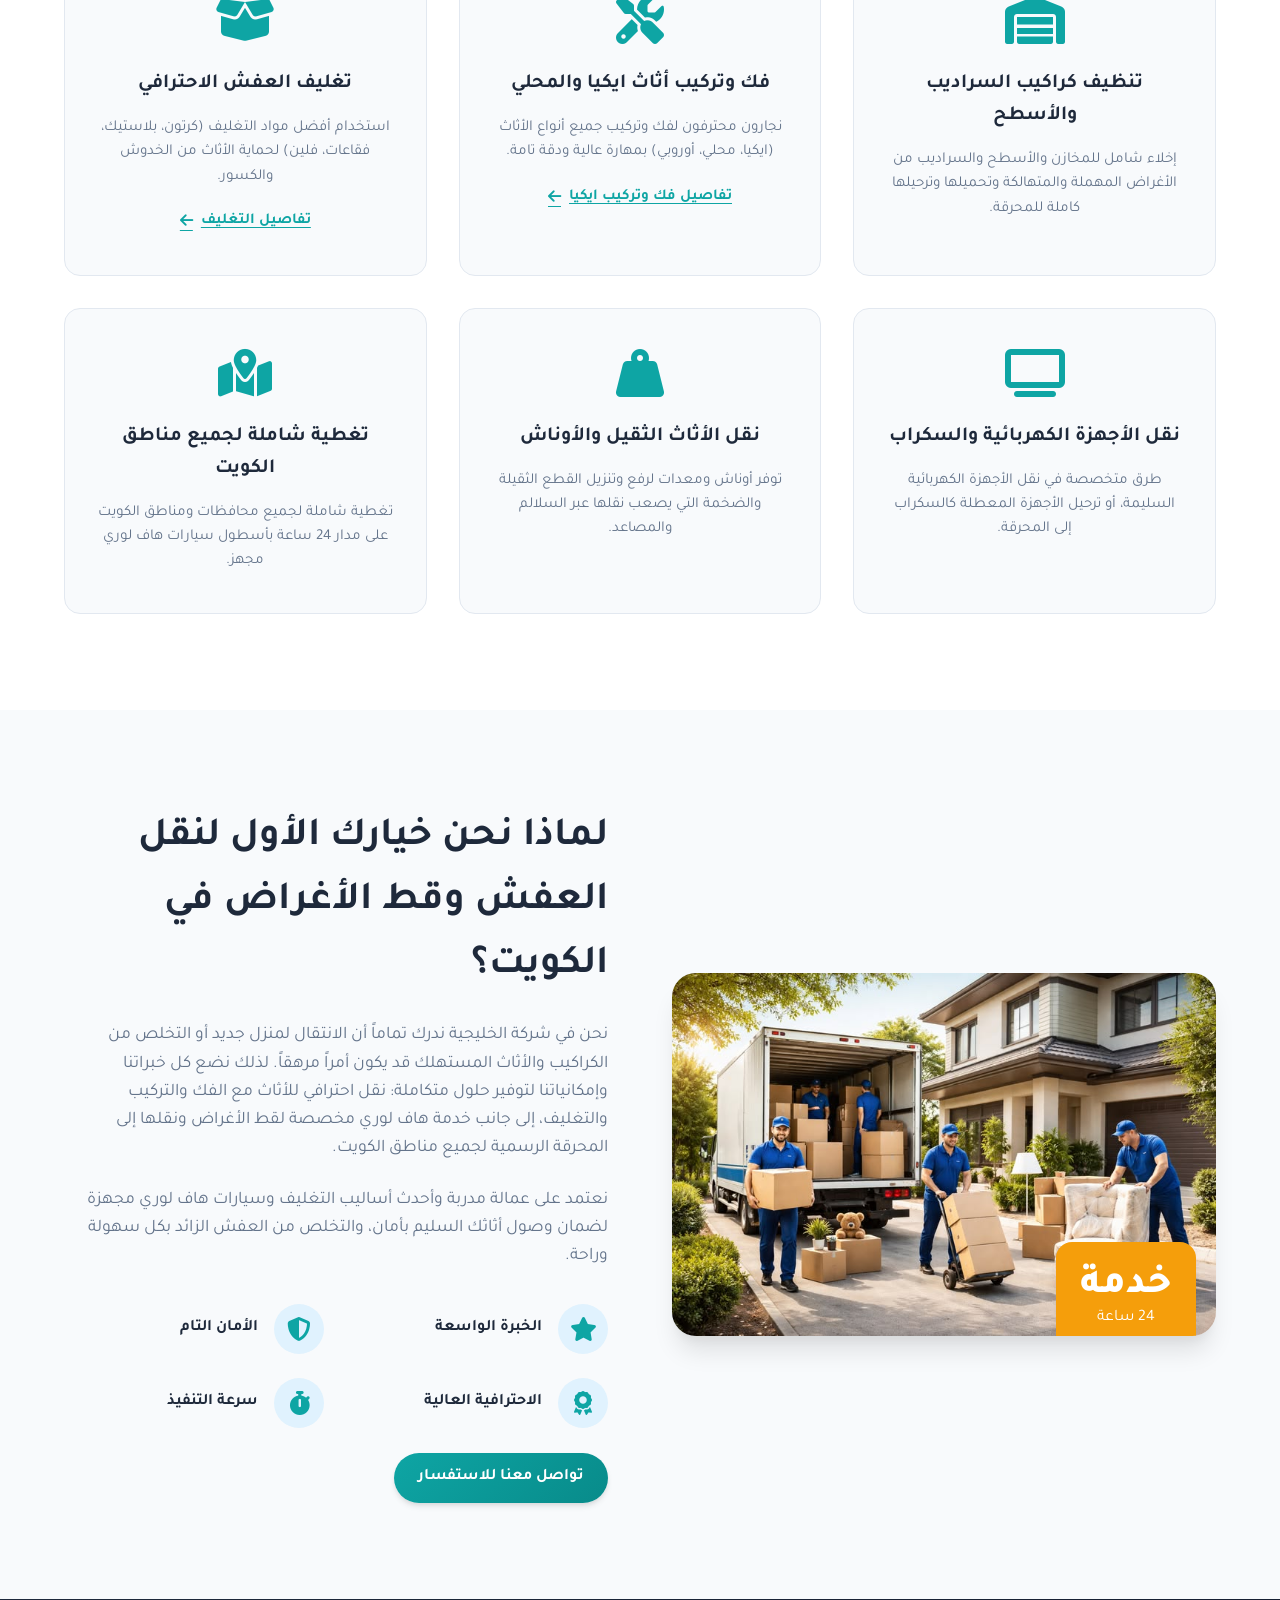
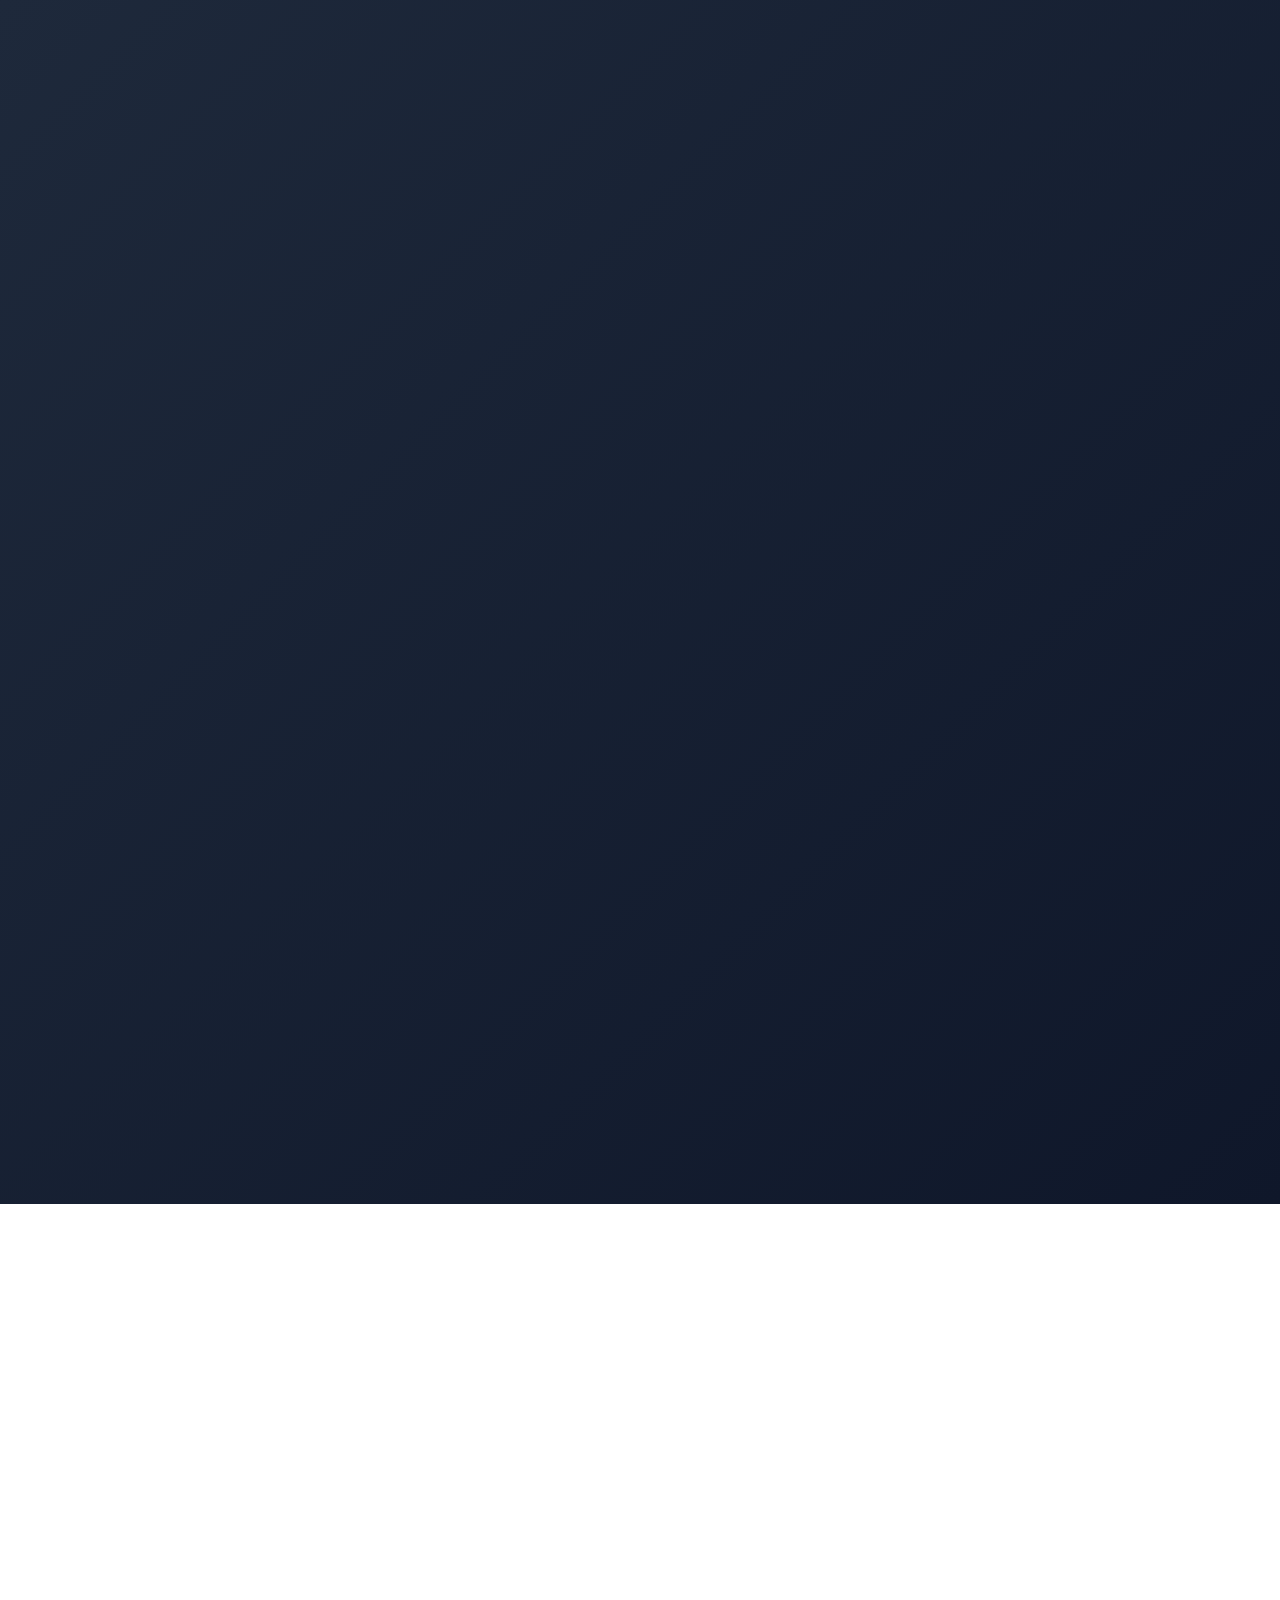
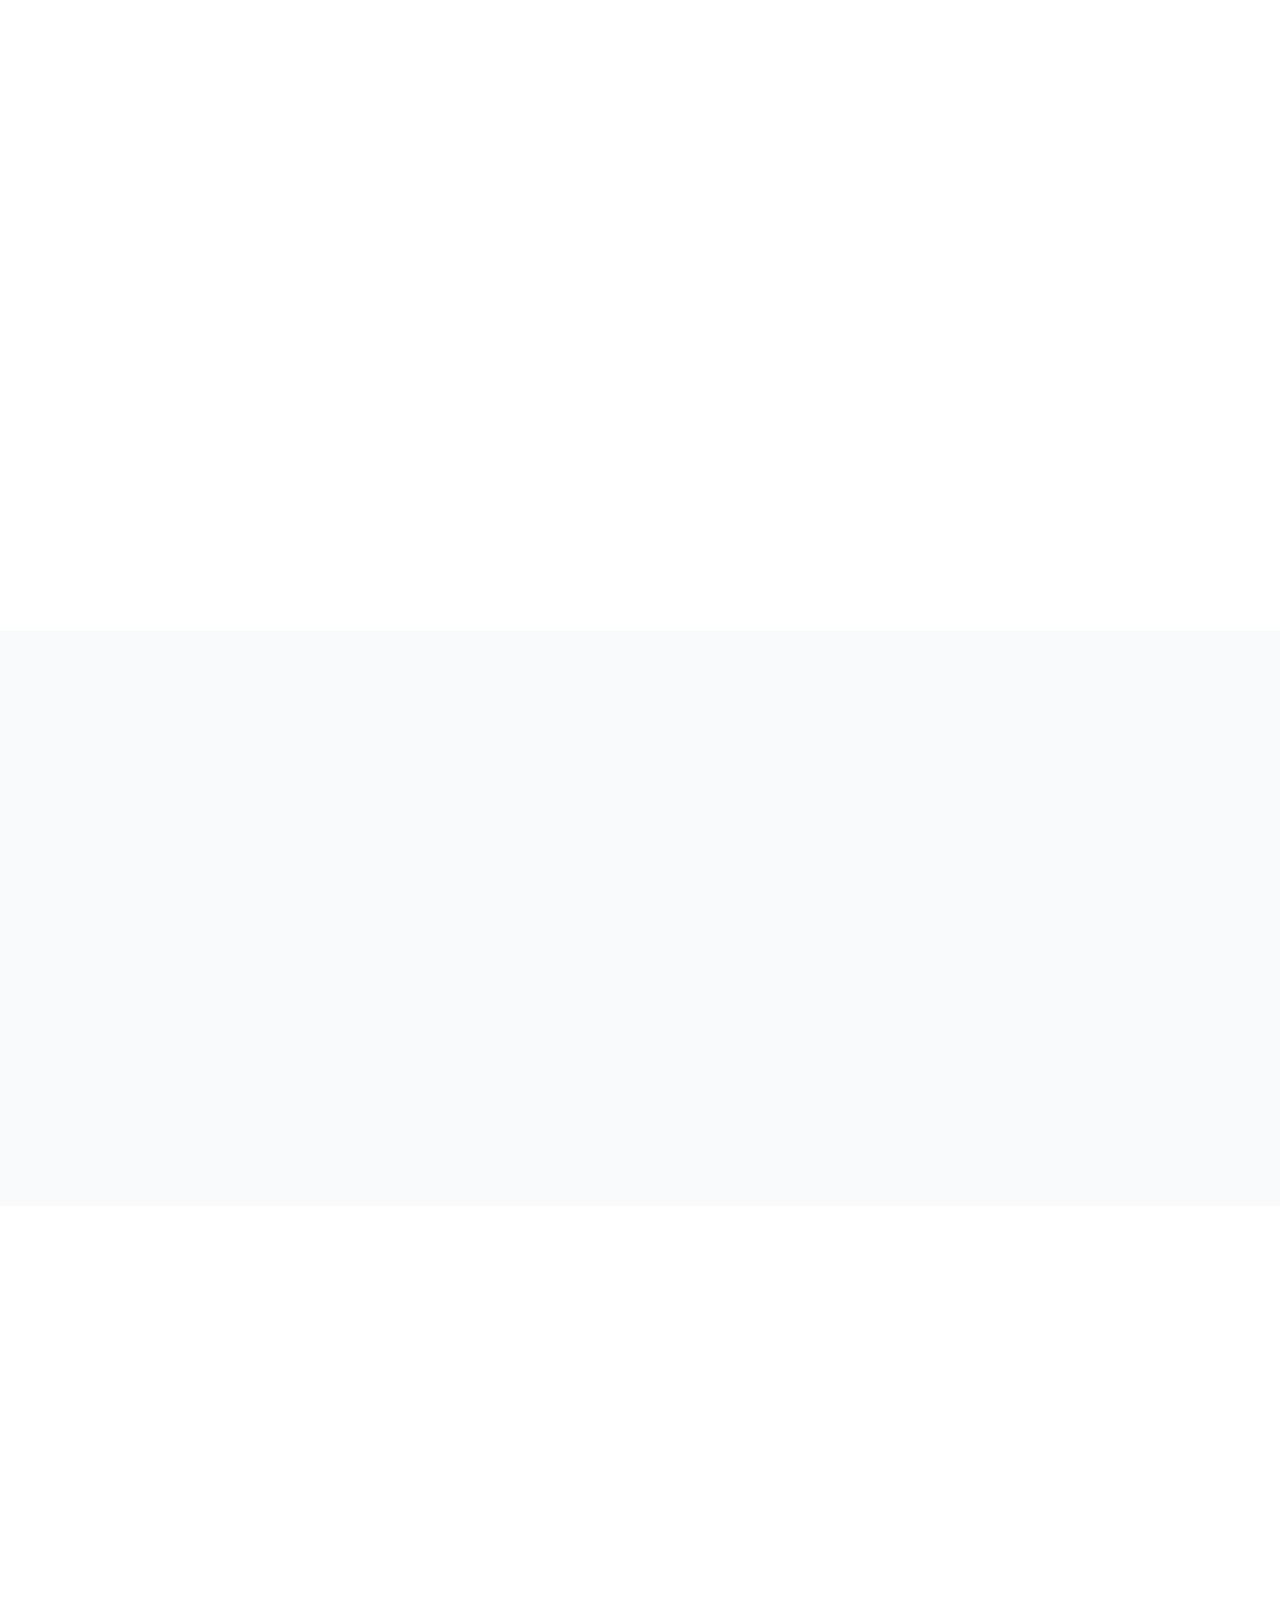
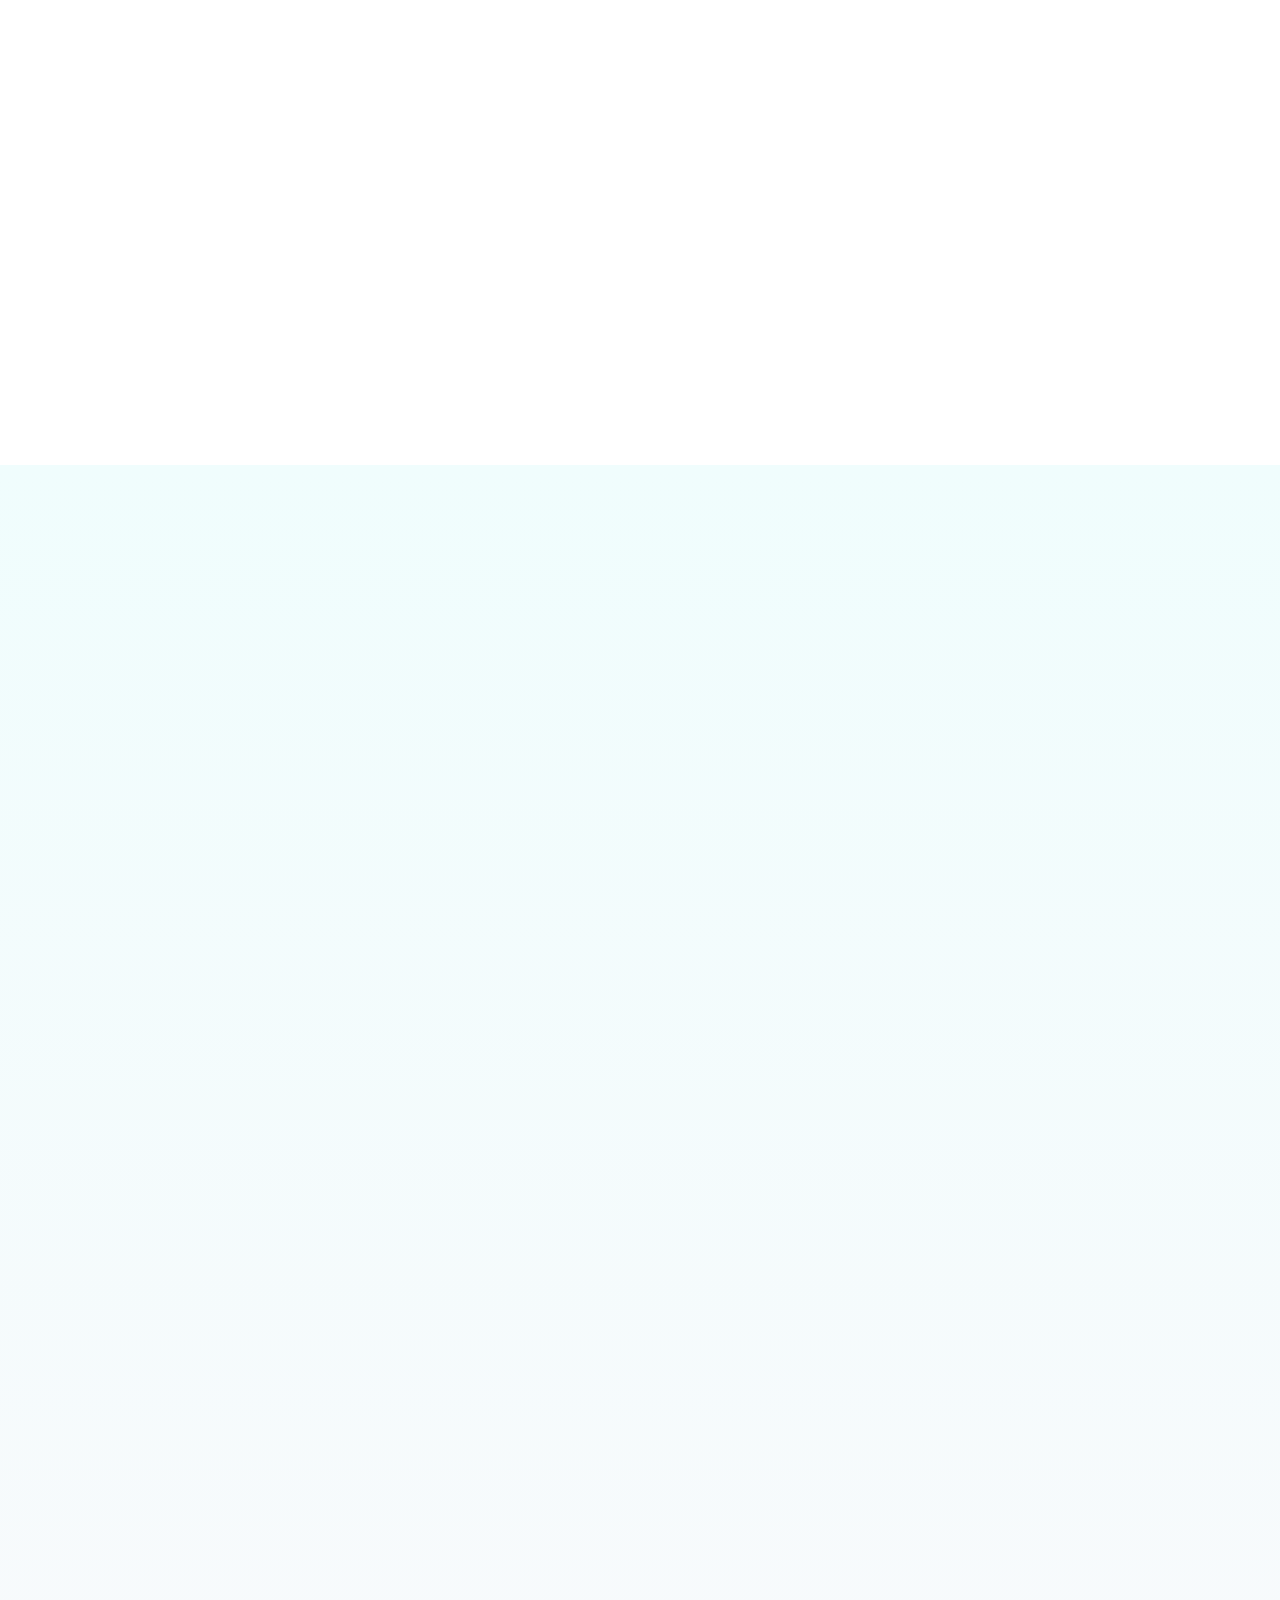
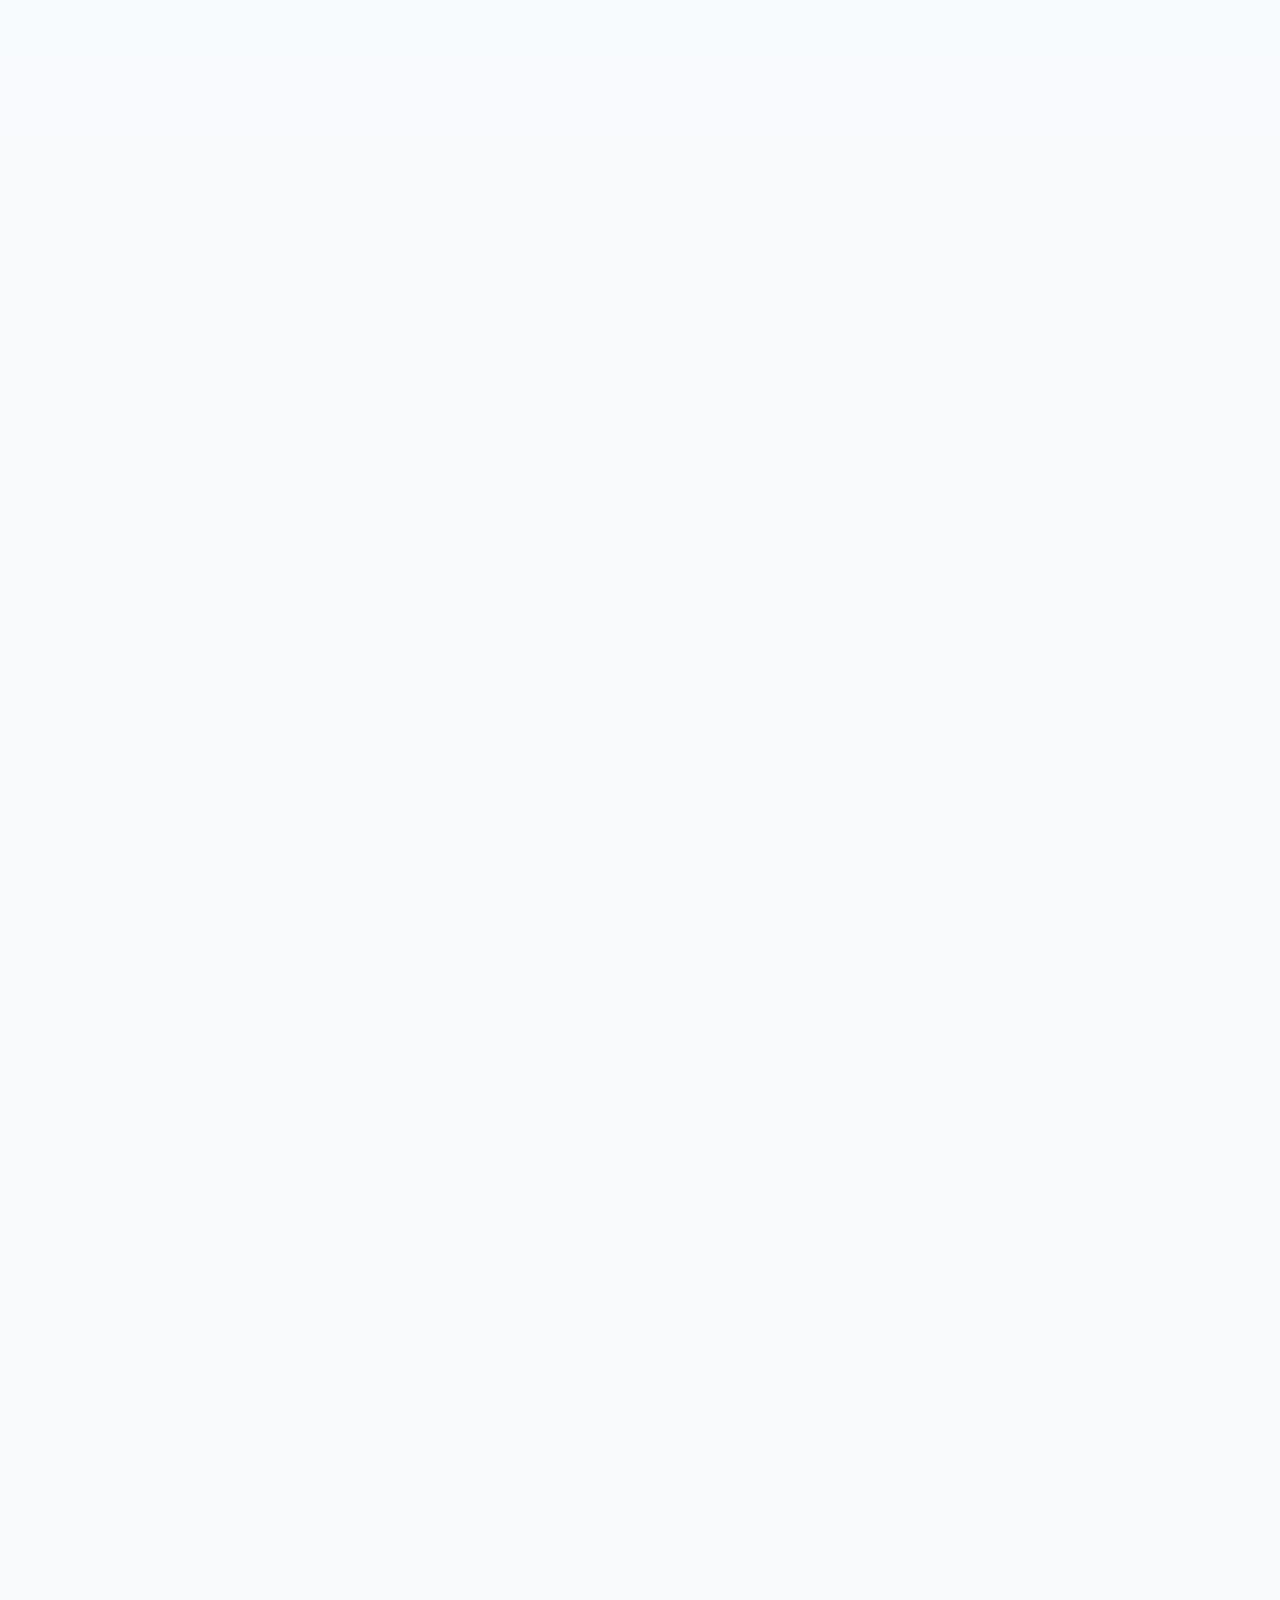
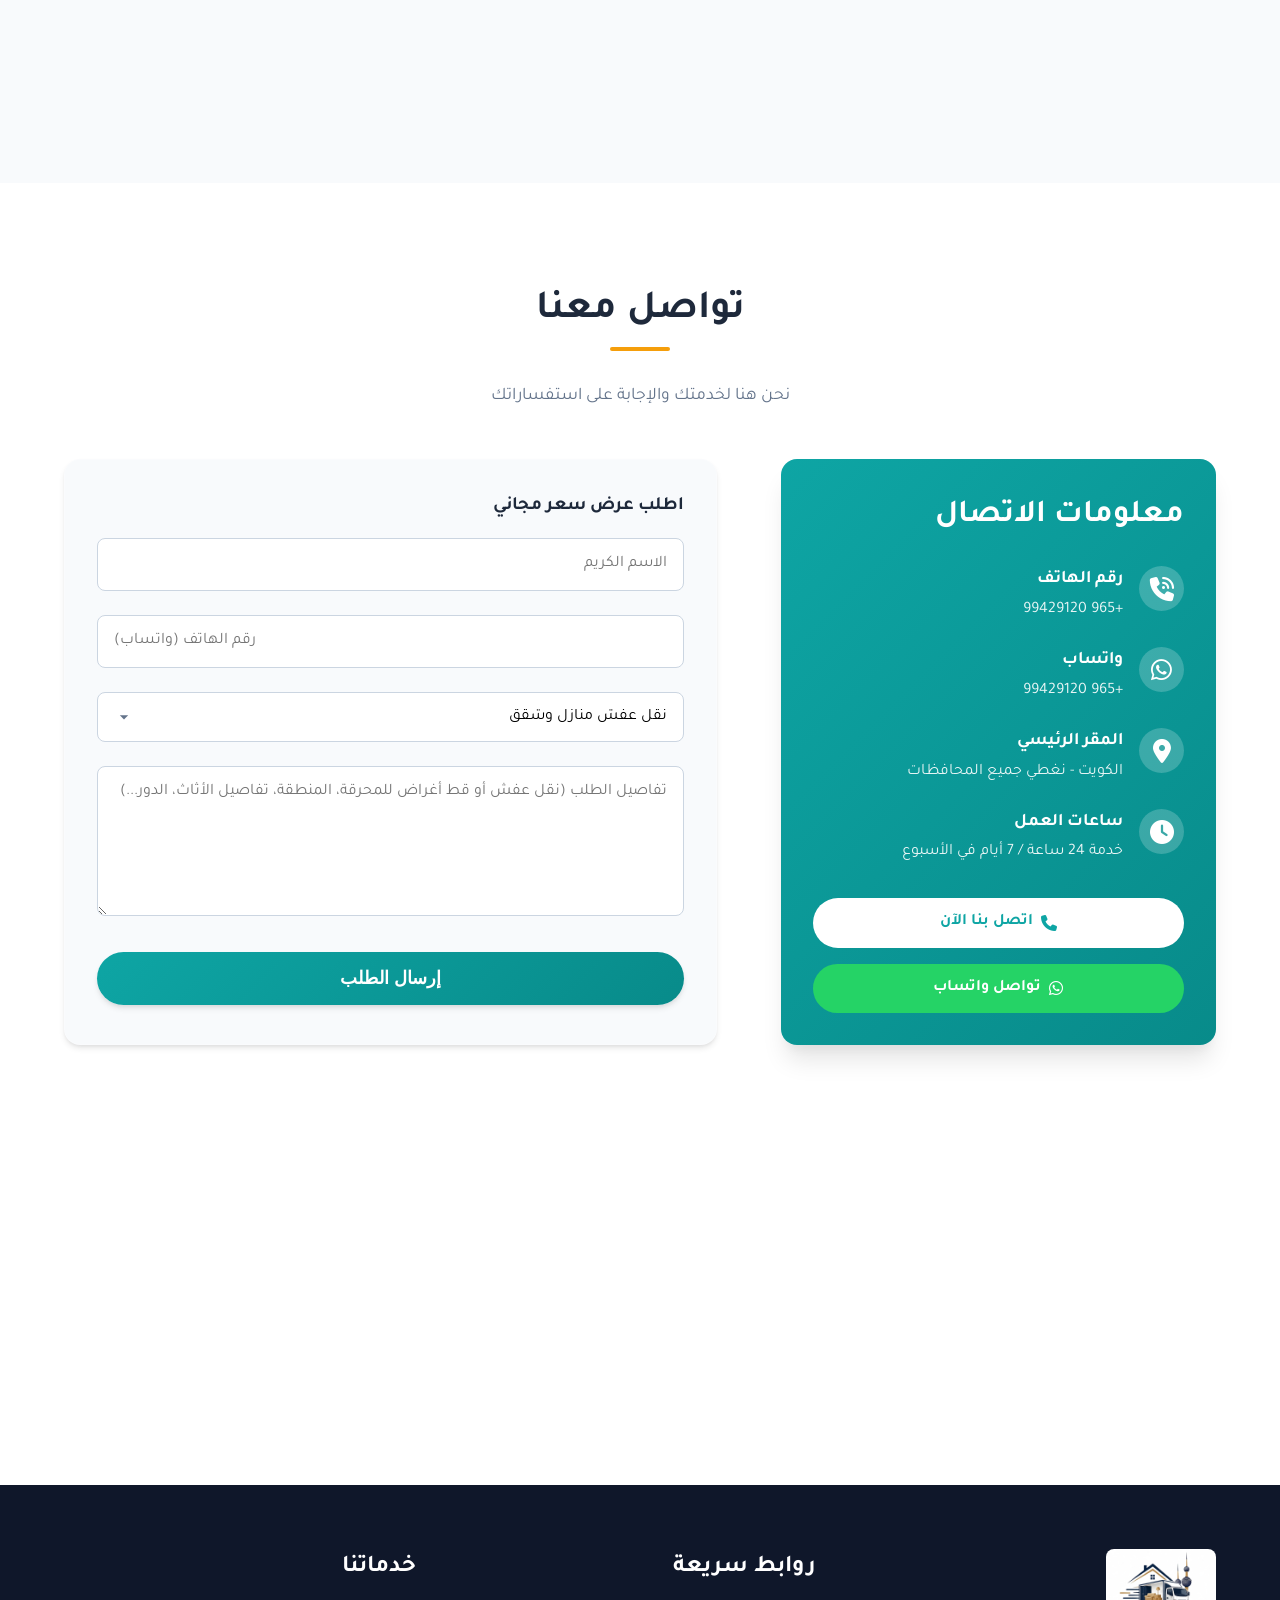
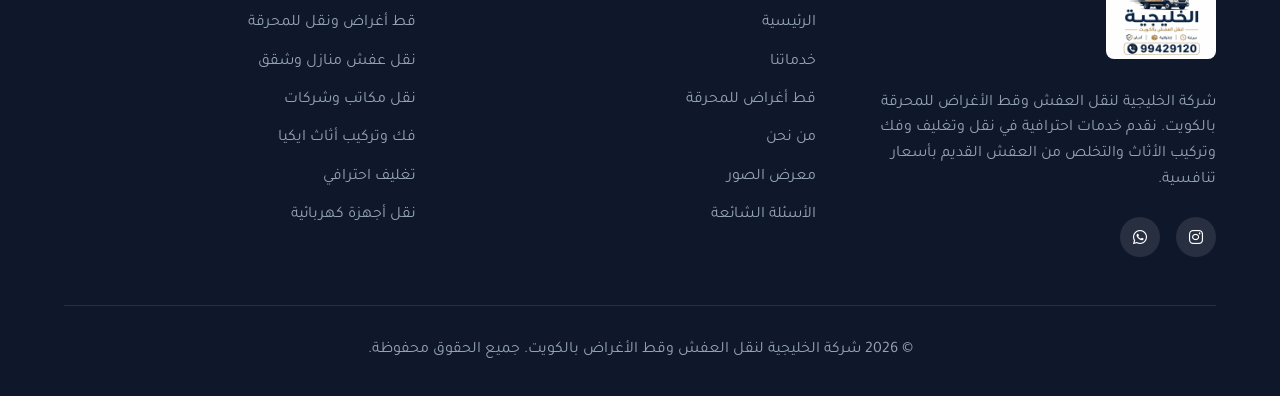
==== commit 971df8f5: "solve barcode problem and server error in pos" ====
--- a/index.html
+++ b/index.html
@@ -22,26 +22,26 @@
     <meta name="theme-color" content="#0EA5A4">
 
     <!-- SEO Meta Tags -->
-    <title>نقل عفش الكويت | شركة الخليجية لنقل الأثاث</title>
+    <title>نقل عفش وقط أغراض للمحرقة بالكويت | شركة الخليجية</title>
     <meta name="description"
-        content="شركة الخليجية لنقل العفش بالكويت تقدم خدمات نقل الأثاث والمنازل والشقق والمكاتب مع الفك والتركيب والتغليف، ونخدم جميع مناطق الكويت. اتصل أو واتساب للحصول على عرض سعر.">
+        content="شركة الخليجية لنقل العفش وقط الأغراض للمحرقة بالكويت. نقدم خدمات نقل الأثاث والمنازل والمكاتب مع الفك والتركيب والتغليف، بالإضافة إلى هاف لوري لنقل الأثاث القديم والكراكيب للمحرقة الرسمية بجميع مناطق الكويت 24 ساعة.">
     <meta name="keywords"
-        content="نقل عفش الكويت, شركة نقل عفش الكويت, نقل أثاث الكويت, فك وتركيب عفش الكويت, نقل عفش حولي, نقل عفش الأحمدي, نقل عفش الفروانية, نقل عفش الجهراء">
+        content="نقل عفش الكويت, قط اغراض الكويت, قط عفش للمحرقة, قط اثاث للمحرقة, شركة نقل عفش الكويت, هاف لوري قط اغراض, التخلص من العفش القديم, نقل أثاث الكويت, فك وتركيب عفش الكويت, نقل عفش حولي, نقل عفش الأحمدي, نقل عفش الفروانية, نقل عفش الجهراء">
     <link rel="canonical" href="https://www.alkhaleejiyah.com/">
 
     <!-- Open Graph Tags -->
-    <meta property="og:title" content="شركة الخليجية لنقل العفش بالكويت | نقل أثاث وفك وتركيب">
+    <meta property="og:title" content="شركة الخليجية لنقل العفش وقط الأغراض للمحرقة بالكويت">
     <meta property="og:description"
-        content="شركة الخليجية لنقل العفش بالكويت تقدم خدمات نقل الأثاث والمنازل والشقق والمكاتب مع الفك والتركيب والتغليف، ونخدم جميع مناطق الكويت. اتصل أو واتساب للحصول على عرض سعر.">
+        content="شركة الخليجية تقدم خدمات نقل العفش وفك وتركيب وتغليف الأثاث، مع خدمة متخصصة في قط الأغراض ونقل العفش القديم والكراكيب للمحرقة في جميع مناطق الكويت على مدار 24 ساعة.">
     <meta property="og:type" content="website">
     <meta property="og:url" content="https://www.alkhaleejiyah.com/">
     <meta property="og:image" content="https://www.alkhaleejiyah.com/images/hero-bg.jpg">
 
     <!-- Twitter Cards -->
     <meta name="twitter:card" content="summary_large_image">
-    <meta name="twitter:title" content="شركة الخليجية لنقل العفش بالكويت | نقل أثاث وفك وتركيب">
+    <meta name="twitter:title" content="شركة الخليجية لنقل العفش وقط الأغراض للمحرقة بالكويت">
     <meta name="twitter:description"
-        content="شركة الخليجية لنقل العفش بالكويت تقدم خدمات نقل الأثاث والمنازل والشقق والمكاتب مع الفك والتركيب والتغليف، ونخدم جميع مناطق الكويت. اتصل أو واتساب للحصول على عرض سعر.">
+        content="شركة الخليجية تقدم خدمات نقل العفش وفك وتركيب وتغليف الأثاث، مع خدمة متخصصة في قط الأغراض ونقل العفش القديم والكراكيب للمحرقة في جميع مناطق الكويت على مدار 24 ساعة.">
     <meta name="twitter:image" content="https://www.alkhaleejiyah.com/images/hero-bg.jpg">
 
     <!-- ============================================================ -->
@@ -52,12 +52,12 @@
     <link rel="llms.txt" type="text/plain" href="https://www.alkhaleejiyah.com/llms.txt">
 
     <!-- Entity & Authorship -->
-    <meta name="author" content="شركة الخليجية لنقل العفش بالكويت">
-    <meta name="publisher" content="Al-Khaleejiyah Movers Kuwait">
-    <meta name="copyright" content="Al-Khaleejiyah Movers Kuwait 2026">
-    <meta name="subject" content="نقل عفش الكويت، نقل أثاث، فك وتركيب عفش، تغليف أثاث">
-    <meta name="category" content="Moving Company, Furniture Relocation, Kuwait Services">
-    <meta name="classification" content="Business, Moving Services, Local Services">
+    <meta name="author" content="شركة الخليجية لنقل العفش وقط الأغراض للمحرقة بالكويت">
+    <meta name="publisher" content="Al-Khaleejiyah Movers & Junk Disposal Kuwait">
+    <meta name="copyright" content="Al-Khaleejiyah Movers & Junk Disposal Kuwait 2026">
+    <meta name="subject" content="نقل عفش الكويت، قط أغراض الكويت، نقل عفش للمحرقة، فك وتركيب عفش، تغليف أثاث">
+    <meta name="category" content="Moving Company, Junk Removal, Furniture Disposal, Kuwait Services">
+    <meta name="classification" content="Business, Moving Services, Junk Removal Services, Local Services">
     <meta name="language" content="Arabic">
     <meta name="coverage" content="Kuwait">
     <meta name="target" content="Kuwait residents, Kuwait businesses">
@@ -77,13 +77,13 @@
 
     <!-- Entity Clarity for AI -->
     <meta name="entity:type" content="MovingCompany">
-    <meta name="entity:name" content="الخليجية لنقل العفش بالكويت">
-    <meta name="entity:name:en" content="Al-Khaleejiyah Movers Kuwait">
+    <meta name="entity:name" content="الخليجية لنقل العفش وقط الأغراض للمحرقة بالكويت">
+    <meta name="entity:name:en" content="Al-Khaleejiyah Movers & Disposal Kuwait">
     <meta name="entity:country" content="Kuwait">
     <meta name="entity:phone" content="+96599429120">
     <meta name="entity:instagram" content="https://www.instagram.com/naqle_afshe_alkuet?igsh=bTlsajBocWFlcjFi">
     <meta name="entity:service-area" content="Kuwait City, Hawalli, Farwaniya, Ahmadi, Jahra, Mubarak Al-Kabeer">
-<meta name="entity:hours" content="24/7">
+    <meta name="entity:hours" content="24/7">
 
     <!-- Preload LCP Asset -->
     <link rel="preload" as="image" href="Images/alkhaleejiyya-movers-kuwait-1.jpeg" fetchpriority="high">
@@ -215,6 +215,13 @@
         },
         {
           "@type": "Service",
+          "name": "قط أغراض ونقل العفش للمحرقة",
+          "provider": {"@id": "https://www.alkhaleejiyah.com/#localbusiness"},
+          "areaServed": "KW",
+          "description": "خدمة متخصصة للتخلص من الأثاث القديم والمستهلك، الكراكيب، والأجهزة التالفة ونقلها بالهاف لوري مباشرة إلى المحرقة المعتمدة ومكبات بلدية الكويت."
+        },
+        {
+          "@type": "Service",
           "name": "تغليف العفش",
           "provider": {"@id": "https://www.alkhaleejiyah.com/#localbusiness"},
           "areaServed": "KW",
@@ -241,6 +248,7 @@
             <nav class="nav-links" id="navLinks">
                 <a href="#home">الرئيسية</a>
                 <a href="#services">خدماتنا</a>
+                <a href="qat-aghrad-kuwait/index.html" style="color: var(--accent-color); font-weight:700;">قط أغراض للمحرقة</a>
                 <a href="#about">من نحن</a>
                 <a href="#gallery">معرض الصور</a>
                 <a href="#faq">الأسئلة الشائعة</a>
@@ -254,21 +262,24 @@
     <main>
     <section id="home" class="hero">
         <div class="floating-boxes" id="floatingBoxes">
-            <div class="box" style="width: 60px; height: 60px; left: 10%; animation-delay: 0s; animation-duration: 18s;"><i class="fa-solid fa-box" style="color: rgba(255,255,255,0.5); font-size: 30px; display: flex; align-items: center; justify-content: center; height: 100%;"></i></div>
+            <div class="box" style="width: 60px; height: 60px; left: 10%; animation-delay: 0s; animation-duration: 18s;"><i class="fa-solid fa-dumpster" style="color: rgba(255,255,255,0.5); font-size: 28px; display: flex; align-items: center; justify-content: center; height: 100%;"></i></div>
             <div class="box" style="width: 40px; height: 40px; left: 25%; animation-delay: 2s; animation-duration: 22s;"><i class="fa-solid fa-box" style="color: rgba(255,255,255,0.5); font-size: 20px; display: flex; align-items: center; justify-content: center; height: 100%;"></i></div>
-            <div class="box" style="width: 70px; height: 70px; left: 50%; animation-delay: 4s; animation-duration: 20s;"><i class="fa-solid fa-box" style="color: rgba(255,255,255,0.5); font-size: 35px; display: flex; align-items: center; justify-content: center; height: 100%;"></i></div>
-            <div class="box" style="width: 50px; height: 50px; left: 75%; animation-delay: 1s; animation-duration: 16s;"><i class="fa-solid fa-box" style="color: rgba(255,255,255,0.5); font-size: 25px; display: flex; align-items: center; justify-content: center; height: 100%;"></i></div>
-            <div class="box" style="width: 65px; height: 65px; left: 85%; animation-delay: 3s; animation-duration: 24s;"><i class="fa-solid fa-box" style="color: rgba(255,255,255,0.5); font-size: 32px; display: flex; align-items: center; justify-content: center; height: 100%;"></i></div>
+            <div class="box" style="width: 70px; height: 70px; left: 50%; animation-delay: 4s; animation-duration: 20s;"><i class="fa-solid fa-truck" style="color: rgba(255,255,255,0.5); font-size: 35px; display: flex; align-items: center; justify-content: center; height: 100%;"></i></div>
+            <div class="box" style="width: 50px; height: 50px; left: 75%; animation-delay: 1s; animation-duration: 16s;"><i class="fa-solid fa-box-open" style="color: rgba(255,255,255,0.5); font-size: 25px; display: flex; align-items: center; justify-content: center; height: 100%;"></i></div>
+            <div class="box" style="width: 65px; height: 65px; left: 85%; animation-delay: 3s; animation-duration: 24s;"><i class="fa-solid fa-truck-ramp-box" style="color: rgba(255,255,255,0.5); font-size: 30px; display: flex; align-items: center; justify-content: center; height: 100%;"></i></div>
         </div>
         <div class="container">
             <div class="hero-content">
-                <h1>شركة نقل عفش بالكويت | الخليجية لنقل الأثاث</h1>
-                <p>خدمات نقل العفش وفك وتركيب الأثاث ونقل المنازل والشقق والمكاتب في جميع مناطق الكويت بأمان وسرعة
-                    وأسعار مناسبة.</p>
+                <div class="hero-badges">
+                    <span class="hero-pill highlight"><i class="fa-solid fa-fire"></i> هاف لوري قط أغراض للمحرقة</span>
+                    <span class="hero-pill"><i class="fa-solid fa-truck-fast"></i> نقل عفش منازل ومكاتب</span>
+                    <span class="hero-pill"><i class="fa-solid fa-clock"></i> خدمة 24 ساعة لجميع مناطق الكويت</span>
+                </div>
+                <h1>شركة نقل عفش وقط أغراض للمحرقة بالكويت | الخليجية</h1>
+                <p>خدمات نقل العفش وفك وتركيب وتغليف الأثاث، مع خدمة متخصصة وسريعة في قط الأغراض ونقل العفش القديم والكراكيب إلى المحرقة الرسمية بجميع محافظات الكويت بأمان وسرعة وأسعار تنافسية.</p>
                 <div class="hero-buttons">
-                    <a href="tel:+96599429120" class="btn btn-primary"><i class="fa-solid fa-phone"></i> اتصل الآن</a>
-                    <a href="https://wa.me/96599429120" class="btn btn-whatsapp"><i class="fa-brands fa-whatsapp"></i>
-                        واتساب الآن</a>
+                    <a href="tel:+96599429120" class="btn btn-primary"><i class="fa-solid fa-phone"></i> اتصل الآن: 99429120</a>
+                    <a href="https://wa.me/96599429120?text=%D8%A7%D9%84%D8%B3%D9%84%D8%A7%D9%85%20%D8%B9%D9%84%D9%8A%D9%83%D9%85%D8%8C%20%D8%A3%D8%B1%D9%8A%D8%AF%20%D8%A7%D9%84%D8%A7%D8%B3%D8%AA%D9%81%D8%B3%D8%A7%D8%B1%20%D8%B9%D9%86%20%D8%AE%D8%AF%D9%85%D8%A7%D8%AA%D9%83%D9%85" class="btn btn-whatsapp" target="_blank" rel="noopener noreferrer"><i class="fa-brands fa-whatsapp"></i> واتساب الآن</a>
                     <a href="#contact" class="btn btn-accent"><i class="fa-solid fa-calculator"></i> اطلب تسعيرة مجانية</a>
                 </div>
             </div>
@@ -279,64 +290,77 @@
     <section id="services" class="services">
         <div class="container">
             <div class="section-title">
-                <h2>خدمات نقل العفش والأثاث الشاملة في الكويت</h2>
-                <p>نقدم باقة متكاملة من خدمات نقل العفش لتلبي كافة احتياجاتك</p>
+                <h2>خدمات نقل العفش وقط الأغراض للمحرقة في الكويت</h2>
+                <p>نقدم باقة متكاملة من خدمات نقل الأثاث وفك وتركيب وتفريغ الكراكيب ونقلها للمحرقة الرسمية</p>
             </div>
 
             <div class="services-grid">
-                <!-- Service 1 -->
+                <!-- Featured Service: Qat Aghrad -->
+                <div class="service-card featured-service">
+                    <div class="featured-ribbon">خدمة مميزة</div>
+                    <i class="fa-solid fa-dumpster service-icon" style="color: var(--accent-color);"></i>
+                    <h3>قط أغراض ونقل العفش للمحرقة</h3>
+                    <p>هاف لوري مجهز مع عمالة للتخلص من الأثاث القديم، الكراكيب، السكراب، والأجهزة التالفة ونقلها مباشرة للمحرقة المعتمدة في الكويت بأفضل الأسعار.</p>
+                    <a href="qat-aghrad-kuwait/index.html" class="service-link">تفاصيل الخدمة وحجز هاف لوري <i class="fa-solid fa-arrow-left"></i></a>
+                </div>
+
+                <!-- Service 2 -->
                 <div class="service-card">
                     <i class="fa-solid fa-house service-icon"></i>
-                    <h3>نقل عفش المنازل والشقق بالكويت</h3>
+                    <h3>نقل عفش المنازل والفلل</h3>
                     <p>خدمة نقل عفش المنازل بالكامل مع الفك والتركيب والتغليف بأعلى معايير الأمان لحماية ممتلكاتك.</p>
                 </div>
-                <!-- Service 2 -->
-                <div class="service-card">
-                    <i class="fa-solid fa-building service-icon"></i>
-                    <h3>نقل الشقق</h3>
-                    <p>نقل أثاث الشقق في جميع الطوابق مع توفير العمالة المدربة والمعدات اللازمة لنقل آمن.</p>
-                </div>
+
                 <!-- Service 3 -->
                 <div class="service-card">
                     <i class="fa-solid fa-briefcase service-icon"></i>
                     <h3>نقل أثاث المكاتب والشركات</h3>
                     <p>نقل أثاث الشركات والمكاتب بسرعة واحترافية لضمان عدم تعطل سير العمل لديكم.</p>
-                </div>
+                    <a href="naql-maktab-sharikat-kuwait/index.html" class="service-link">تفاصيل نقل المكاتب <i class="fa-solid fa-arrow-left"></i></a>
+                </div>
+
                 <!-- Service 4 -->
+                <div class="service-card">
+                    <i class="fa-solid fa-warehouse service-icon"></i>
+                    <h3>تنظيف كراكيب السراديب والأسطح</h3>
+                    <p>إخلاء شامل للمخازن والأسطح والسراديب من الأغراض المهملة والمتهالكة وتحميلها وترحيلها كاملة للمحرقة.</p>
+                </div>
+
+                <!-- Service 5 -->
                 <div class="service-card">
                     <i class="fa-solid fa-screwdriver-wrench service-icon"></i>
                     <h3>فك وتركيب أثاث ايكيا والمحلي</h3>
-                    <p>نجارون محترفون لفك وتركيب جميع أنواع الأثاث (ايكيا، محلي، أوروبي) بمهارة عالية.</p>
-                </div>
-                <!-- Service 5 -->
+                    <p>نجارون محترفون لفك وتركيب جميع أنواع الأثاث (ايكيا، محلي، أوروبي) بمهارة عالية ودقة تامة.</p>
+                    <a href="fak-tarkib-ikea-kuwait/index.html" class="service-link">تفاصيل فك وتركيب ايكيا <i class="fa-solid fa-arrow-left"></i></a>
+                </div>
+
+                <!-- Service 6 -->
                 <div class="service-card">
                     <i class="fa-solid fa-box-open service-icon"></i>
-                    <h3>تغليف العفش</h3>
-                    <p>استخدام أفضل مواد التغليف (كرتون، بلاستيك، فقاعات) لحماية الأثاث من الخدوش والكسور.</p>
-                </div>
-                <!-- Service 6 -->
+                    <h3>تغليف العفش الاحترافي</h3>
+                    <p>استخدام أفضل مواد التغليف (كرتون، بلاستيك، فقاعات، فلين) لحماية الأثاث من الخدوش والكسور.</p>
+                    <a href="taghlif-afsh-kuwait/index.html" class="service-link">تفاصيل التغليف <i class="fa-solid fa-arrow-left"></i></a>
+                </div>
+
+                <!-- Service 7 -->
                 <div class="service-card">
                     <i class="fa-solid fa-tv service-icon"></i>
-                    <h3>نقل الأجهزة الكهربائية</h3>
-                    <p>طرق متخصصة في نقل الأجهزة الكهربائية والإلكترونية الحساسة بأمان تام.</p>
-                </div>
-                <!-- Service 7 -->
+                    <h3>نقل الأجهزة الكهربائية والسكراب</h3>
+                    <p>طرق متخصصة في نقل الأجهزة الكهربائية السليمة، أو ترحيل الأجهزة المعطلة كالسكراب إلى المحرقة.</p>
+                </div>
+
+                <!-- Service 8 -->
                 <div class="service-card">
                     <i class="fa-solid fa-weight-hanging service-icon"></i>
-                    <h3>نقل الأثاث الثقيل</h3>
-                    <p>توفر أوناش ومعدات لرفع وتنزيل القطع الثقيلة التي يصعب نقلها عبر السلالم.</p>
-                </div>
-                <!-- Service 8 -->
+                    <h3>نقل الأثاث الثقيل والأوناش</h3>
+                    <p>توفر أوناش ومعدات لرفع وتنزيل القطع الثقيلة والضخمة التي يصعب نقلها عبر السلالم والمصاعد.</p>
+                </div>
+
+                <!-- Service 9 -->
                 <div class="service-card">
                     <i class="fa-solid fa-map-location-dot service-icon"></i>
-                    <h3>نقل العفش داخل الكويت</h3>
-                    <p>تغطية شاملة لجميع محافظات ومناطق الكويت بأسطول سيارات حديث ومجهز.</p>
-                </div>
-                <!-- Service 9 -->
-                <div class="service-card">
-                    <i class="fa-solid fa-bolt service-icon"></i>
-                    <h3>نقل سريع وآمن</h3>
-                    <p>نلتزم بالمواعيد المحددة ونقدم خدمة سريعة دون المساومة على جودة وأمان النقل.</p>
+                    <h3>تغطية شاملة لجميع مناطق الكويت</h3>
+                    <p>تغطية شاملة لجميع محافظات ومناطق الكويت على مدار 24 ساعة بأسطول سيارات هاف لوري مجهز.</p>
                 </div>
             </div>
         </div>
@@ -356,10 +380,9 @@
                     </div>
                 </div>
                 <div class="about-content">
-                    <h2>لماذا نحن أفضل شركة نقل عفش في الكويت؟</h2>
-                    <p>نحن في شركة الخليجية ندرك تماماً أن عملية الانتقال قد تكون مرهقة، لذلك نضع كل خبراتنا وإمكانياتنا
-                        لتوفير تجربة نقل سلسة ومريحة لعملائنا في الكويت.</p>
-                    <p>نعتمد على أحدث أساليب التغليف وأفضل سيارات النقل المجهزة لضمان وصول أثاثك بحالته الأصلية تماماً.
+                    <h2>لماذا نحن خيارك الأول لنقل العفش وقط الأغراض في الكويت؟</h2>
+                    <p>نحن في شركة الخليجية ندرك تماماً أن الانتقال لمنزل جديد أو التخلص من الكراكيب والأثاث المستهلك قد يكون أمراً مرهقاً. لذلك نضع كل خبراتنا وإمكانياتنا لتوفير حلول متكاملة: نقل احترافي للأثاث مع الفك والتركيب والتغليف، إلى جانب خدمة هاف لوري مخصصة لقط الأغراض ونقلها إلى المحرقة الرسمية لجميع مناطق الكويت.</p>
+                    <p>نعتمد على عمالة مدربة وأحدث أساليب التغليف وسيارات هاف لوري مجهزة لضمان وصول أثاثك السليم بأمان، والتخلص من العفش الزائد بكل سهولة وراحة.
                     </p>
 
                     <div class="about-features">
@@ -392,49 +415,54 @@
         <div class="container">
             <div class="section-title">
                 <h2>مميزات خدماتنا</h2>
-                <p>نسعى دائماً لتقديم الأفضل لعملائنا الكرام</p>
+                <p>نسعى دائماً لتقديم الأفضل لعملائنا الكرام في نقل العفش وقط الأغراض</p>
             </div>
 
             <div class="features-grid">
                 <div class="feature-box">
                     <i class="fa-solid fa-money-bill-wave"></i>
                     <h3>أسعار مناسبة</h3>
-                    <p>نقدم أفضل الأسعار التنافسية في السوق الكويتي مع الحفاظ على جودة الخدمة.</p>
+                    <p>نقدم أفضل الأسعار التنافسية في السوق الكويتي لنقل العفش وقط الأغراض.</p>
                 </div>
                 <div class="feature-box">
                     <i class="fa-solid fa-users-gear"></i>
                     <h3>عمالة محترفة</h3>
-                    <p>فريق عمل مدرب وذو كفاءة عالية في التعامل مع كافة أنواع الأثاث.</p>
+                    <p>فريق عمل مدرب وذو كفاءة عالية في التعامل مع كافة أنواع الأثاث والمقتنيات.</p>
                 </div>
                 <div class="feature-box">
                     <i class="fa-solid fa-box"></i>
                     <h3>تغليف احترافي</h3>
-                    <p>استخدام أفضل المواد لحماية الأثاث والزجاج من الخدش أو الكسر.</p>
+                    <p>استخدام أفضل المواد لحماية الأثاث والزجاج من الخدش أو الكسر أثناء النقل.</p>
+                </div>
+                <div class="feature-box">
+                    <i class="fa-solid fa-dumpster-fire"></i>
+                    <h3>تخلص رسمي بالمحرقة</h3>
+                    <p>التزام قانوني وبيئي كامل بنقل الأثاث التالف ومخلفات الكراكيب للمحارق الرسمية.</p>
                 </div>
                 <div class="feature-box">
                     <i class="fa-solid fa-gauge-high"></i>
                     <h3>سرعة في التنفيذ</h3>
-                    <p>إنجاز مهمة النقل في أسرع وقت ممكن لتوفير وقت وجهد العميل.</p>
+                    <p>إنجاز مهمة النقل أو قط الأغراض في أسرع وقت لتوفير وقت وجهد العميل.</p>
                 </div>
                 <div class="feature-box">
                     <i class="fa-solid fa-headset"></i>
                     <h3>خدمة 24 ساعة</h3>
-                    <p>متواجدون على مدار الساعة وطوال أيام الأسبوع لتلقي اتصالاتكم.</p>
+                    <p>متواجدون على مدار الساعة وطوال أيام الأسبوع لتلقي اتصالاتكم وحجوزاتكم.</p>
                 </div>
                 <div class="feature-box">
                     <i class="fa-solid fa-shield-cat"></i>
-                    <h3>نقل آمن للعفش</h3>
-                    <p>ضمان شامل على جميع المنقولات ضد أي أضرار قد تحدث.</p>
+                    <h3>نقل آمن ومضمون</h3>
+                    <p>ضمان شامل على جميع المنقولات السليمة ضد أي أضرار أثناء النقل.</p>
                 </div>
                 <div class="feature-box">
                     <i class="fa-solid fa-truck"></i>
-                    <h3>سيارات مجهزة</h3>
-                    <p>أسطول حديث من سيارات النقل المغلقة المخصصة لنقل العفش.</p>
+                    <h3>هاف لوري وسيارات مجهزة</h3>
+                    <p>أسطول حديث من سيارات الهاف لوري المغلقة والمجهزة بشبك لنقل العفش وقط الأغراض.</p>
                 </div>
                 <div class="feature-box">
                     <i class="fa-solid fa-map"></i>
                     <h3>خدمة في جميع المناطق</h3>
-                    <p>نغطي جميع مناطق ومحافظات دولة الكويت.</p>
+                    <p>نغطي جميع مناطق ومحافظات دولة الكويت دون استثناء.</p>
                 </div>
             </div>
         </div>
@@ -591,7 +619,7 @@
                     <ul class="checklist-items">
                         <li><i class="fa-solid fa-circle-check"></i> احجز موعد شركة النقل مبكراً</li>
                         <li><i class="fa-solid fa-circle-check"></i> جهّز قائمة بكل قطع الأثاث</li>
-                        <li><i class="fa-solid fa-circle-check"></i> تخلص من الأغراض غير الضرورية</li>
+                        <li><i class="fa-solid fa-circle-check"></i> اطلب خدمة قط الأغراض للتخلص من العفش القديم للمحرقة</li>
                         <li><i class="fa-solid fa-circle-check"></i> ابدأ بجمع مواد التغليف</li>
                     </ul>
                 </div>
@@ -658,11 +686,21 @@
     <section id="faq" class="faq">
         <div class="container">
             <div class="section-title">
-                <h2>الأسئلة الشائعة</h2>
-                <p>إجابات على أهم الاستفسارات حول نقل العفش</p>
+                <h2>الأسئلة الشائعة حول نقل العفش وقط الأغراض</h2>
+                <p>إجابات على أهم الاستفسارات حول خدماتنا في الكويت</p>
             </div>
 
             <div class="faq-container">
+                <div class="faq-item">
+                    <div class="faq-header">ما هي خدمة قط الأغراض ونقل العفش للمحرقة؟ <i class="fa-solid fa-chevron-down"></i></div>
+                    <div class="faq-body">خدمة قط أغراض هي خدمة تفريغ المنازل، الشقق، المكاتب، والسراديب من الأثاث القديم، المستهلك، المكسور، والأجهزة التالفة والكراكيب. نوفر سيارة هاف لوري مع عمالة تقوم بالتحميل والنقل المباشر للمحرقة الرسمية ومكبات بلدية الكويت المعتمدة بطريقة نظامية وسريعة.</div>
+                </div>
+
+                <div class="faq-item">
+                    <div class="faq-header">هل يمكنكم نقل عفشي الجديد وقط العفش القديم للمحرقة في نفس اليوم؟ <i class="fa-solid fa-chevron-down"></i></div>
+                    <div class="faq-body">نعم بالتأكيد! بما أننا متخصصون في نقل العفش الشامل وقط الأغراض معاً، يمكننا نقل أثاثك السليم للمنزل الجديد، والتكفل بالأغراض والقطع القديمة التي تريد الاستغناء عنها ونقلها للمحرقة في نفس المشوار وبأفضل سعر.</div>
+                </div>
+
                 <div class="faq-item">
                     <div class="faq-header">هل تقدمون خدمة النقل في جميع مناطق الكويت؟ <i
                             class="fa-solid fa-chevron-down"></i></div>
@@ -803,16 +841,26 @@
                     <form id="quoteForm">
                         <div class="form-group">
                             <label for="name" class="visually-hidden">الاسم الكريم</label>
-                            <input type="text" id="name" class="form-control" placeholder="الاسم الكريم" aria-label="الاسم الكريم" required>
+                            <input type="text" id="name" name="name" class="form-control" placeholder="الاسم الكريم" aria-label="الاسم الكريم" required>
                         </div>
                         <div class="form-group">
                             <label for="phone" class="visually-hidden">رقم الهاتف</label>
-                            <input type="tel" id="phone" class="form-control" placeholder="رقم الهاتف" aria-label="رقم الهاتف" required>
+                            <input type="tel" id="phone" name="phone" class="form-control" placeholder="رقم الهاتف (واتساب)" aria-label="رقم الهاتف" required>
                         </div>
                         <div class="form-group">
-                            <label for="message" class="visually-hidden">تفاصيل النقل</label>
-                            <textarea id="message" class="form-control"
-                                placeholder="تفاصيل النقل (منطقة النقل، نوع العفش، الدور...)" aria-label="تفاصيل النقل" required></textarea>
+                            <label for="serviceType" class="visually-hidden">نوع الخدمة المطلوبة</label>
+                            <select id="serviceType" name="service" class="form-control" required>
+                                <option value="نقل عفش منازل وشقق" selected>نقل عفش منازل وشقق</option>
+                                <option value="قط أغراض ونقل للمحرقة">قط أغراض ونقل للمحرقة</option>
+                                <option value="نقل عفش + قط أغراض للمحرقة معاً">نقل عفش + قط أغراض للمحرقة معاً</option>
+                                <option value="نقل مكاتب وشركات">نقل مكاتب وشركات</option>
+                                <option value="فك وتركيب وتغليف فقط">فك وتركيب وتغليف فقط</option>
+                            </select>
+                        </div>
+                        <div class="form-group">
+                            <label for="message" class="visually-hidden">تفاصيل الطلب</label>
+                            <textarea id="message" name="message" class="form-control"
+                                placeholder="تفاصيل الطلب (نقل عفش أو قط أغراض للمحرقة، المنطقة، تفاصيل الأثاث، الدور...)" aria-label="تفاصيل الطلب" required></textarea>
                         </div>
                         <button type="submit" id="submitBtn" class="btn btn-primary">إرسال الطلب</button>
                     </form>
@@ -853,8 +901,7 @@
                     <div class="footer-logo">
                         <img src="Images/logo.png" alt="الخليجية" class="site-logo-footer">
                     </div>
-                    <p>شركة الخليجية لنقل العفش بالكويت، نقدم خدمات احترافية في نقل وتغليف وفك وتركيب الأثاث بأسعار
-                        تنافسية.</p>
+                    <p>شركة الخليجية لنقل العفش وقط الأغراض للمحرقة بالكويت. نقدم خدمات احترافية في نقل وتغليف وفك وتركيب الأثاث والتخلص من العفش القديم بأسعار تنافسية.</p>
                     <div class="social-links">
                         <a href="https://www.instagram.com/naqle_afshe_alkuet?igsh=bTlsajBocWFlcjFi" aria-label="Instagram" rel="noopener noreferrer" target="_blank"><i class="fa-brands fa-instagram"></i></a>
                         <a href="https://wa.me/96599429120" aria-label="WhatsApp" rel="noopener noreferrer" target="_blank"><i class="fa-brands fa-whatsapp"></i></a>
@@ -866,6 +913,7 @@
                     <ul class="footer-links">
                         <li><a href="#home">الرئيسية</a></li>
                         <li><a href="#services">خدماتنا</a></li>
+                        <li><a href="qat-aghrad-kuwait/index.html">قط أغراض للمحرقة</a></li>
                         <li><a href="#about">من نحن</a></li>
                         <li><a href="#gallery">معرض الصور</a></li>
                         <li><a href="#faq">الأسئلة الشائعة</a></li>
@@ -875,6 +923,7 @@
                 <div class="footer-col">
                     <h3>خدماتنا</h3>
                     <ul class="footer-links">
+                        <li><a href="qat-aghrad-kuwait/index.html">قط أغراض ونقل للمحرقة</a></li>
                         <li><a href="#services">نقل عفش منازل وشقق</a></li>
                         <li><a href="naql-maktab-sharikat-kuwait/index.html">نقل مكاتب وشركات</a></li>
                         <li><a href="fak-tarkib-ikea-kuwait/index.html">فك وتركيب أثاث ايكيا</a></li>
@@ -885,7 +934,7 @@
             </div>
 
             <div class="footer-bottom">
-                <p>&copy; 2026 شركة الخليجية لنقل العفش بالكويت. جميع الحقوق محفوظة.</p>
+                <p>&copy; 2026 شركة الخليجية لنقل العفش وقط الأغراض بالكويت. جميع الحقوق محفوظة.</p>
             </div>
         </div>
     </footer>
@@ -912,6 +961,20 @@
       "@context": "https://schema.org",
       "@type": "FAQPage",
       "mainEntity": [{
+        "@type": "Question",
+        "name": "ما هي خدمة قط الأغراض ونقل العفش للمحرقة؟",
+        "acceptedAnswer": {
+          "@type": "Answer",
+          "text": "خدمة قط أغراض هي خدمة تفريغ المنازل، الشقق، المكاتب، والسراديب من الأثاث القديم، المستهلك، المكسور، والأجهزة التالفة والكراكيب. نوفر سيارة هاف لوري مع عمالة تقوم بالتحميل والنقل المباشر للمحرقة الرسمية ومكبات بلدية الكويت المعتمدة بطريقة نظامية وسريعة."
+        }
+      },{
+        "@type": "Question",
+        "name": "هل يمكنكم نقل عفشي الجديد وقط العفش القديم للمحرقة في نفس اليوم؟",
+        "acceptedAnswer": {
+          "@type": "Answer",
+          "text": "نعم بالتأكيد! بما أننا متخصصون في نقل العفش الشامل وقط الأغراض معاً، يمكننا نقل أثاثك السليم للمنزل الجديد، والتكفل بالأغراض والقطع القديمة التي تريد الاستغناء عنها ونقلها للمحرقة في نفس المشوار وبأفضل سعر."
+        }
+      },{
         "@type": "Question",
         "name": "هل تقدمون خدمة النقل في جميع مناطق الكويت؟",
         "acceptedAnswer": {
--- a/style.css
+++ b/style.css
@@ -1730,3 +1730,95 @@
   object-fit: contain;
   margin-bottom: 1rem;
 }
+
+/* ==========================================================================
+   Hero Badges & Tags
+   ========================================================================== */
+.hero-badges {
+  display: flex;
+  justify-content: center;
+  flex-wrap: wrap;
+  gap: 0.75rem;
+  margin-bottom: 1.5rem;
+  animation: fadeUp 1s ease-out;
+}
+
+.hero-pill {
+  background: rgba(255, 255, 255, 0.15);
+  border: 1px solid rgba(255, 255, 255, 0.3);
+  backdrop-filter: blur(8px);
+  -webkit-backdrop-filter: blur(8px);
+  color: var(--white);
+  padding: 0.45rem 1.1rem;
+  border-radius: 50px;
+  font-size: 0.95rem;
+  font-weight: 700;
+  display: inline-flex;
+  align-items: center;
+  gap: 0.5rem;
+  transition: var(--transition);
+}
+
+.hero-pill.highlight {
+  background: rgba(245, 158, 11, 0.25);
+  border-color: var(--accent-color);
+  color: #FEF3C7;
+}
+
+.hero-pill:hover {
+  transform: translateY(-2px);
+  background: rgba(255, 255, 255, 0.25);
+}
+
+/* Featured Service Card */
+.service-card.featured-service {
+  border: 2px solid var(--accent-color);
+  box-shadow: 0 10px 25px -5px rgba(245, 158, 11, 0.2);
+  position: relative;
+  background: #FFFDF9;
+}
+
+.service-card.featured-service .featured-ribbon {
+  position: absolute;
+  top: 15px;
+  left: -35px;
+  transform: rotate(-45deg);
+  background: var(--accent-color);
+  color: #fff;
+  font-size: 0.75rem;
+  font-weight: 800;
+  padding: 4px 40px;
+  box-shadow: var(--shadow-sm);
+  z-index: 3;
+}
+
+.service-card .service-link {
+  display: inline-flex;
+  align-items: center;
+  gap: 0.5rem;
+  margin-top: 1.25rem;
+  color: var(--primary-color);
+  font-weight: 700;
+  font-size: 0.95rem;
+  transition: var(--transition);
+  text-decoration: underline;
+  text-underline-offset: 4px;
+}
+
+.service-card:hover .service-link {
+  color: var(--white);
+}
+
+/* Form Select Controls */
+select.form-control {
+  appearance: none;
+  -webkit-appearance: none;
+  -moz-appearance: none;
+  background-image: url("data:image/svg+xml,%3Csvg xmlns='http://www.w3.org/2000/svg' fill='%2364748B' viewBox='0 0 24 24'%3E%3Cpath d='M7 10l5 5 5-5z'/%3E%3C/svg%3E");
+  background-repeat: no-repeat;
+  background-position: left 1rem center;
+  background-size: 1.25rem;
+  padding-left: 2.5rem;
+  cursor: pointer;
+}
+
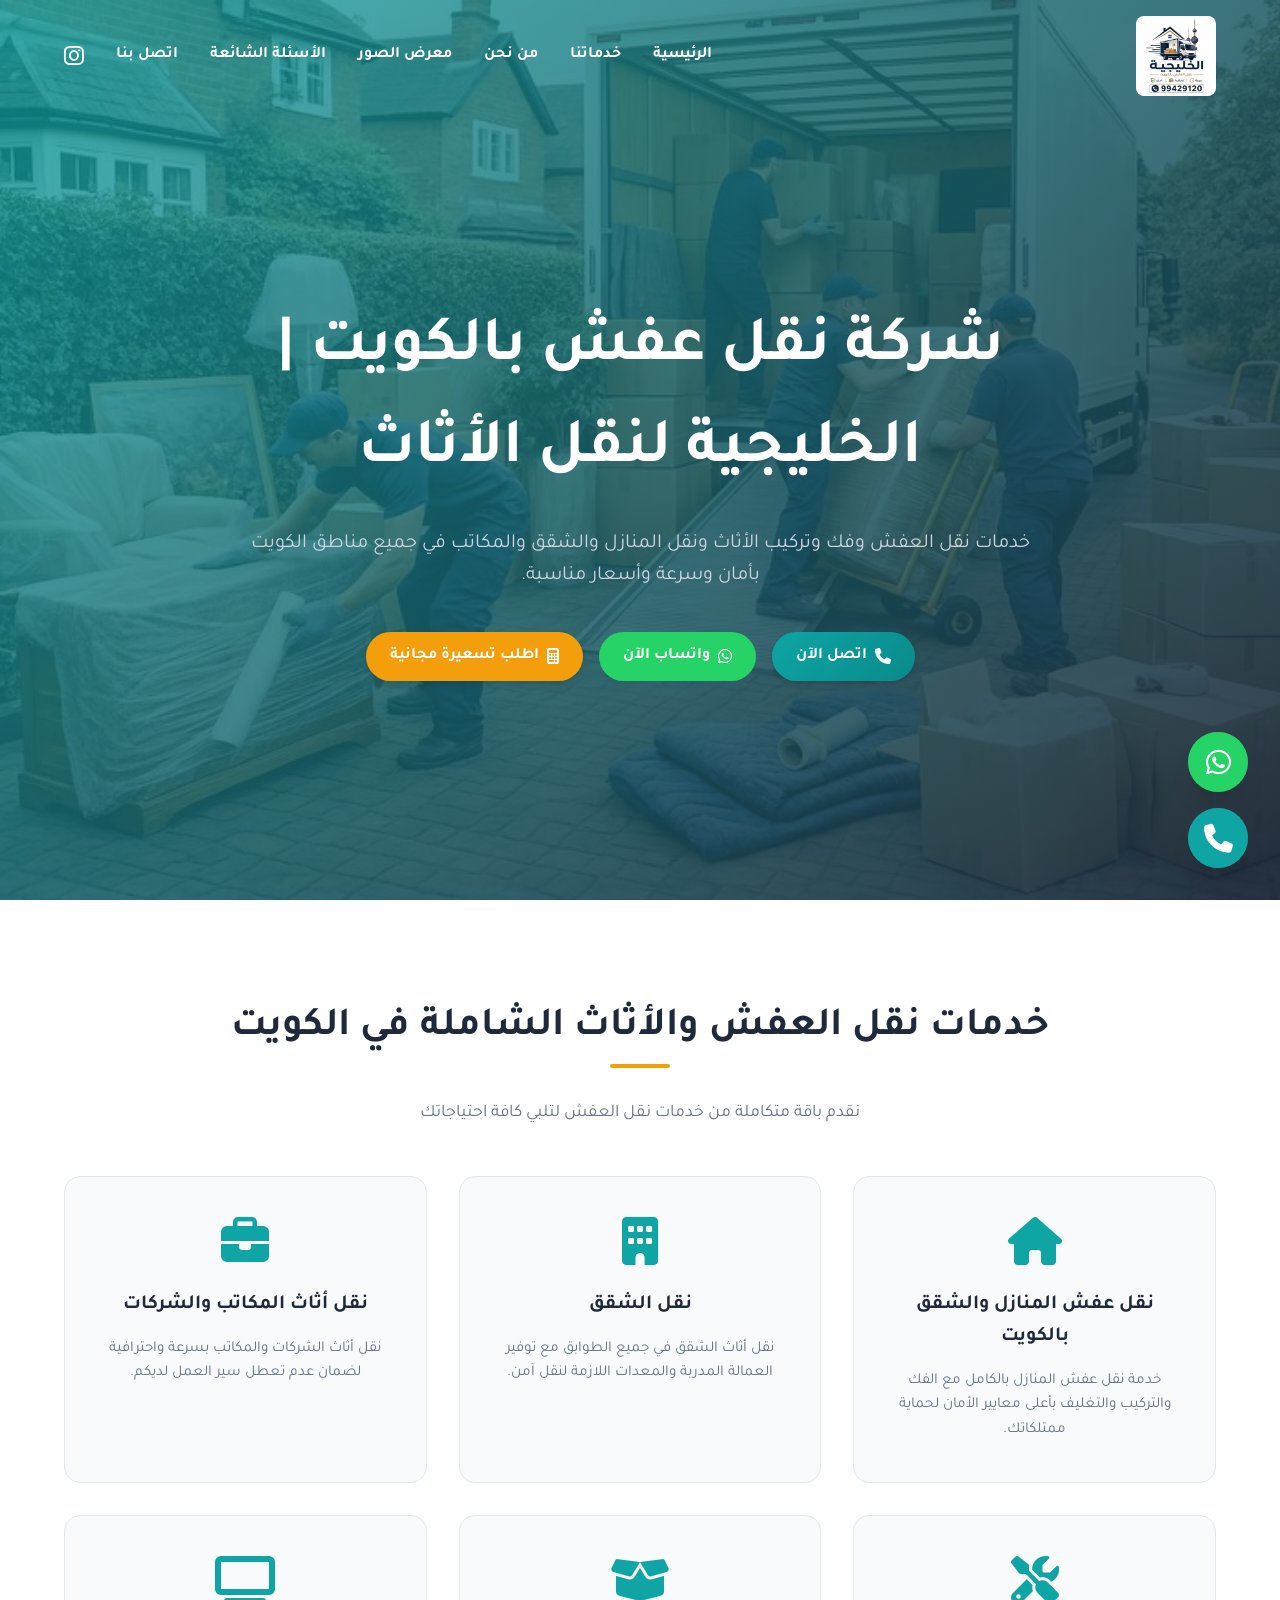
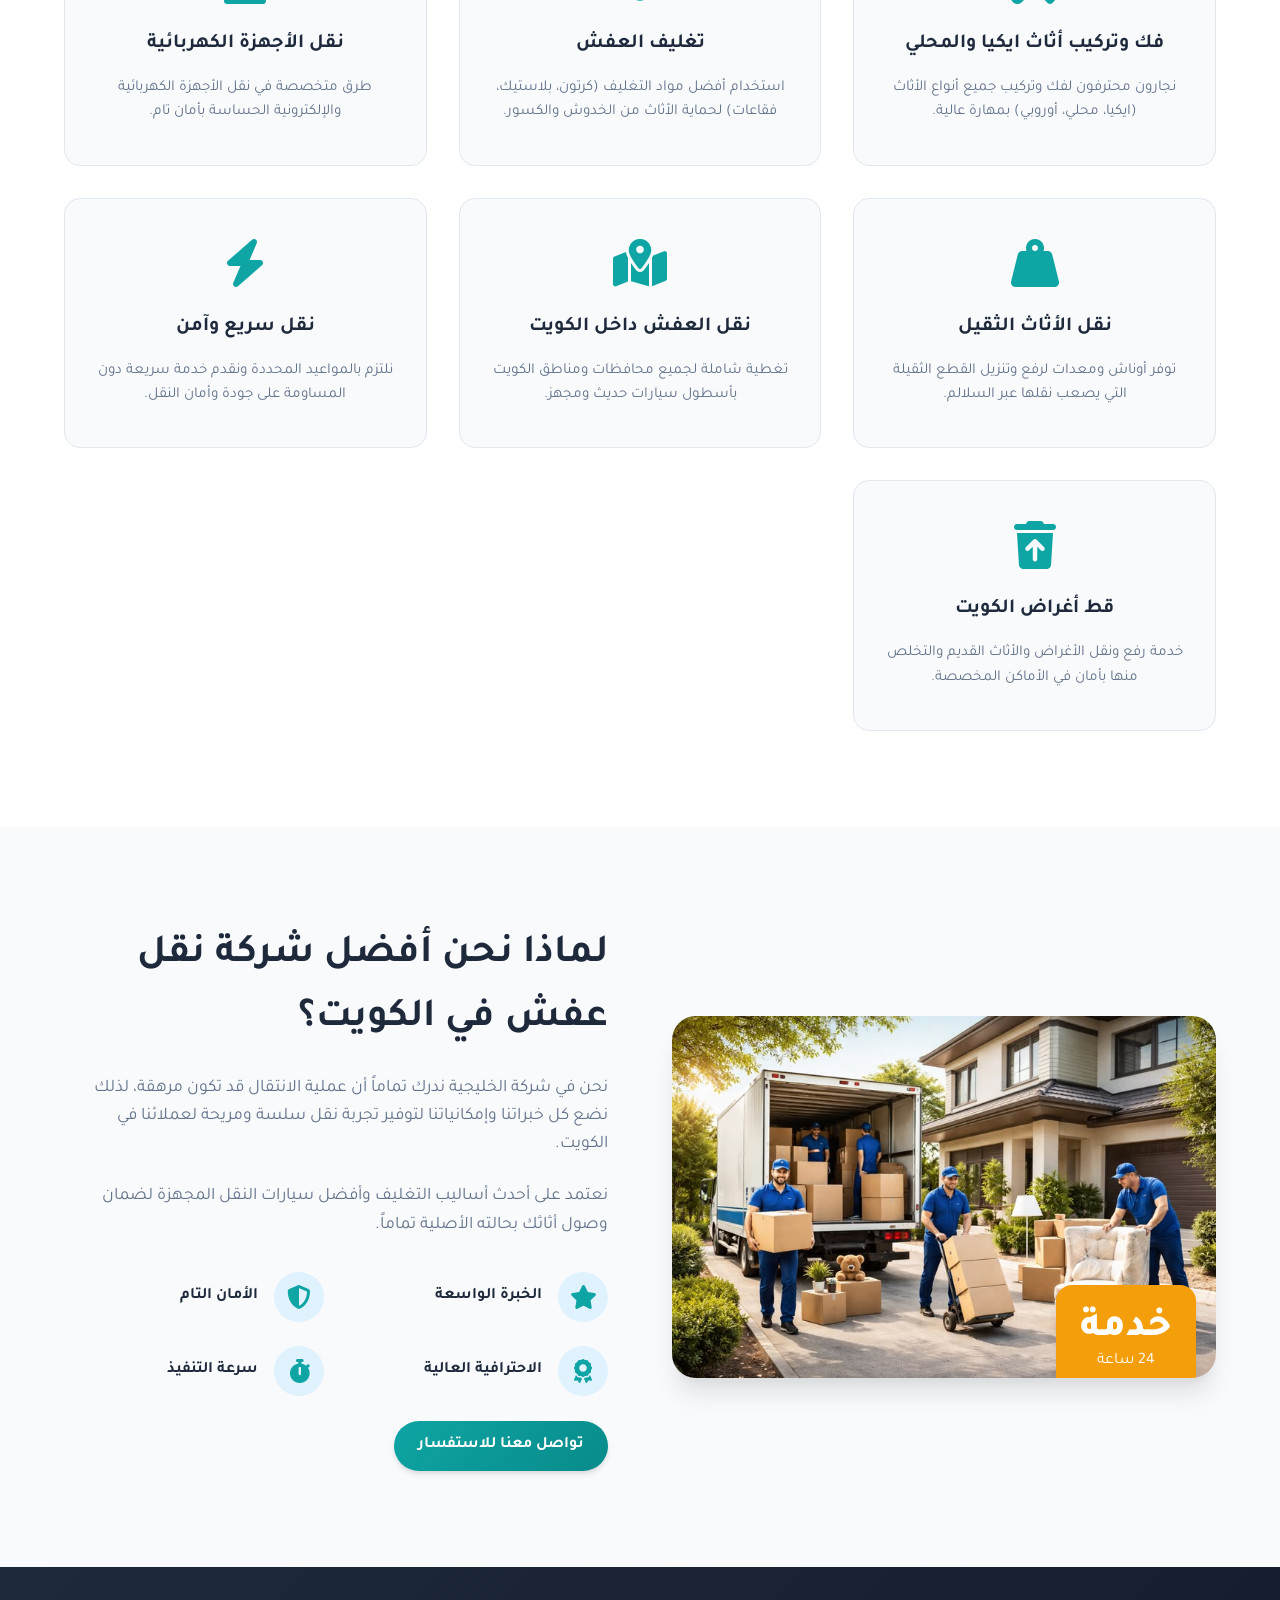
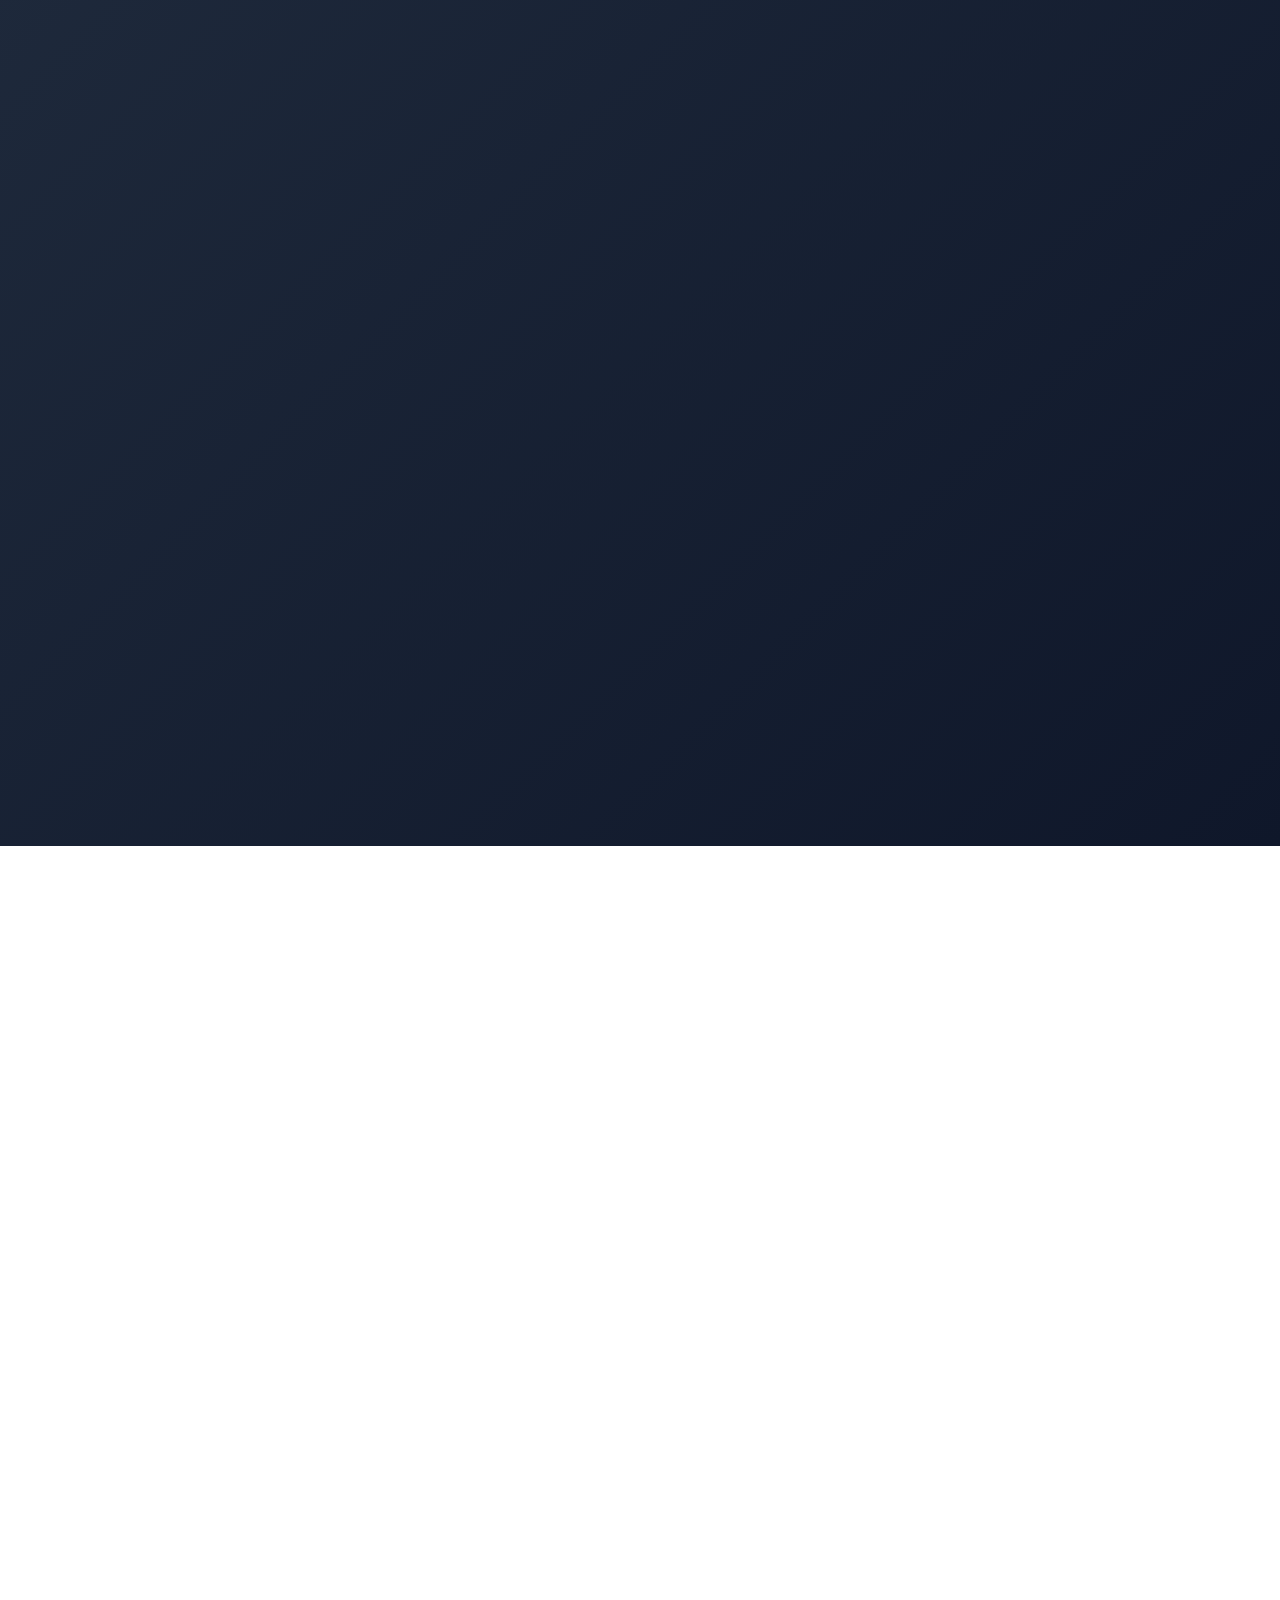
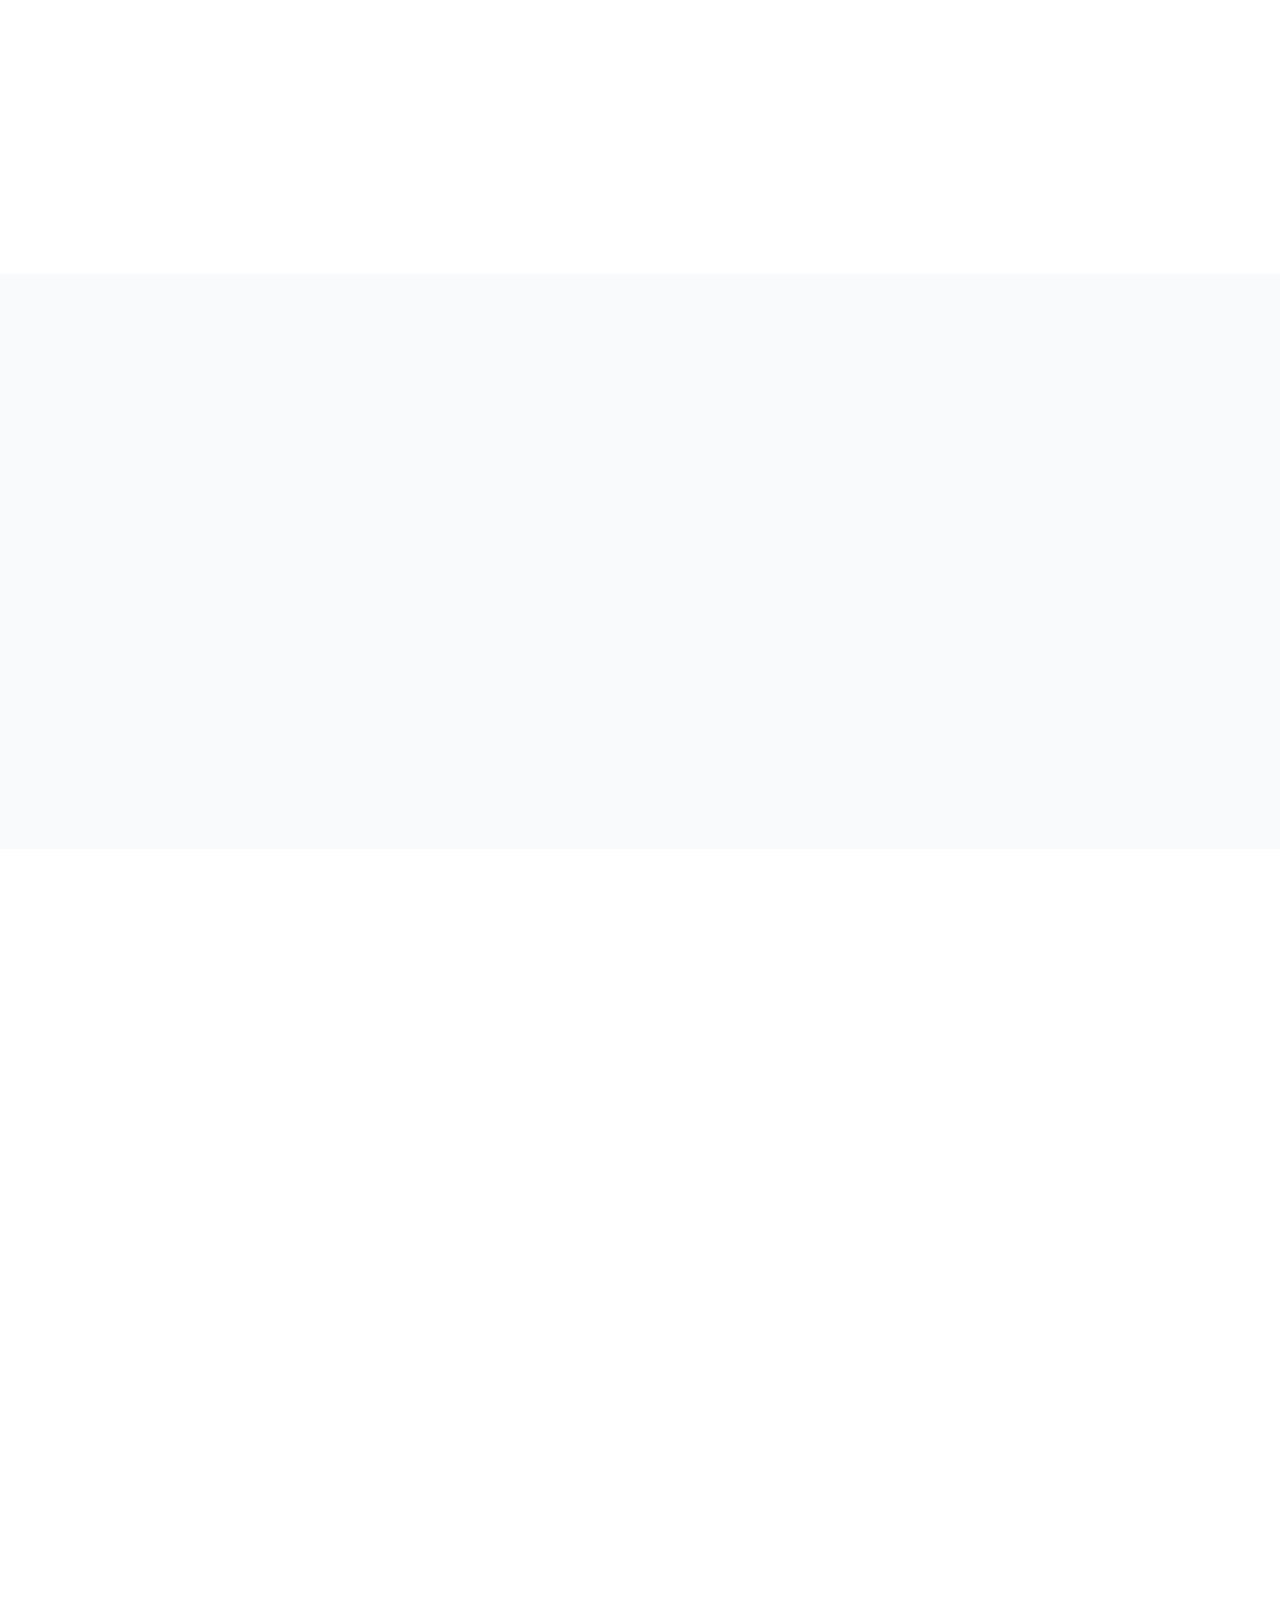
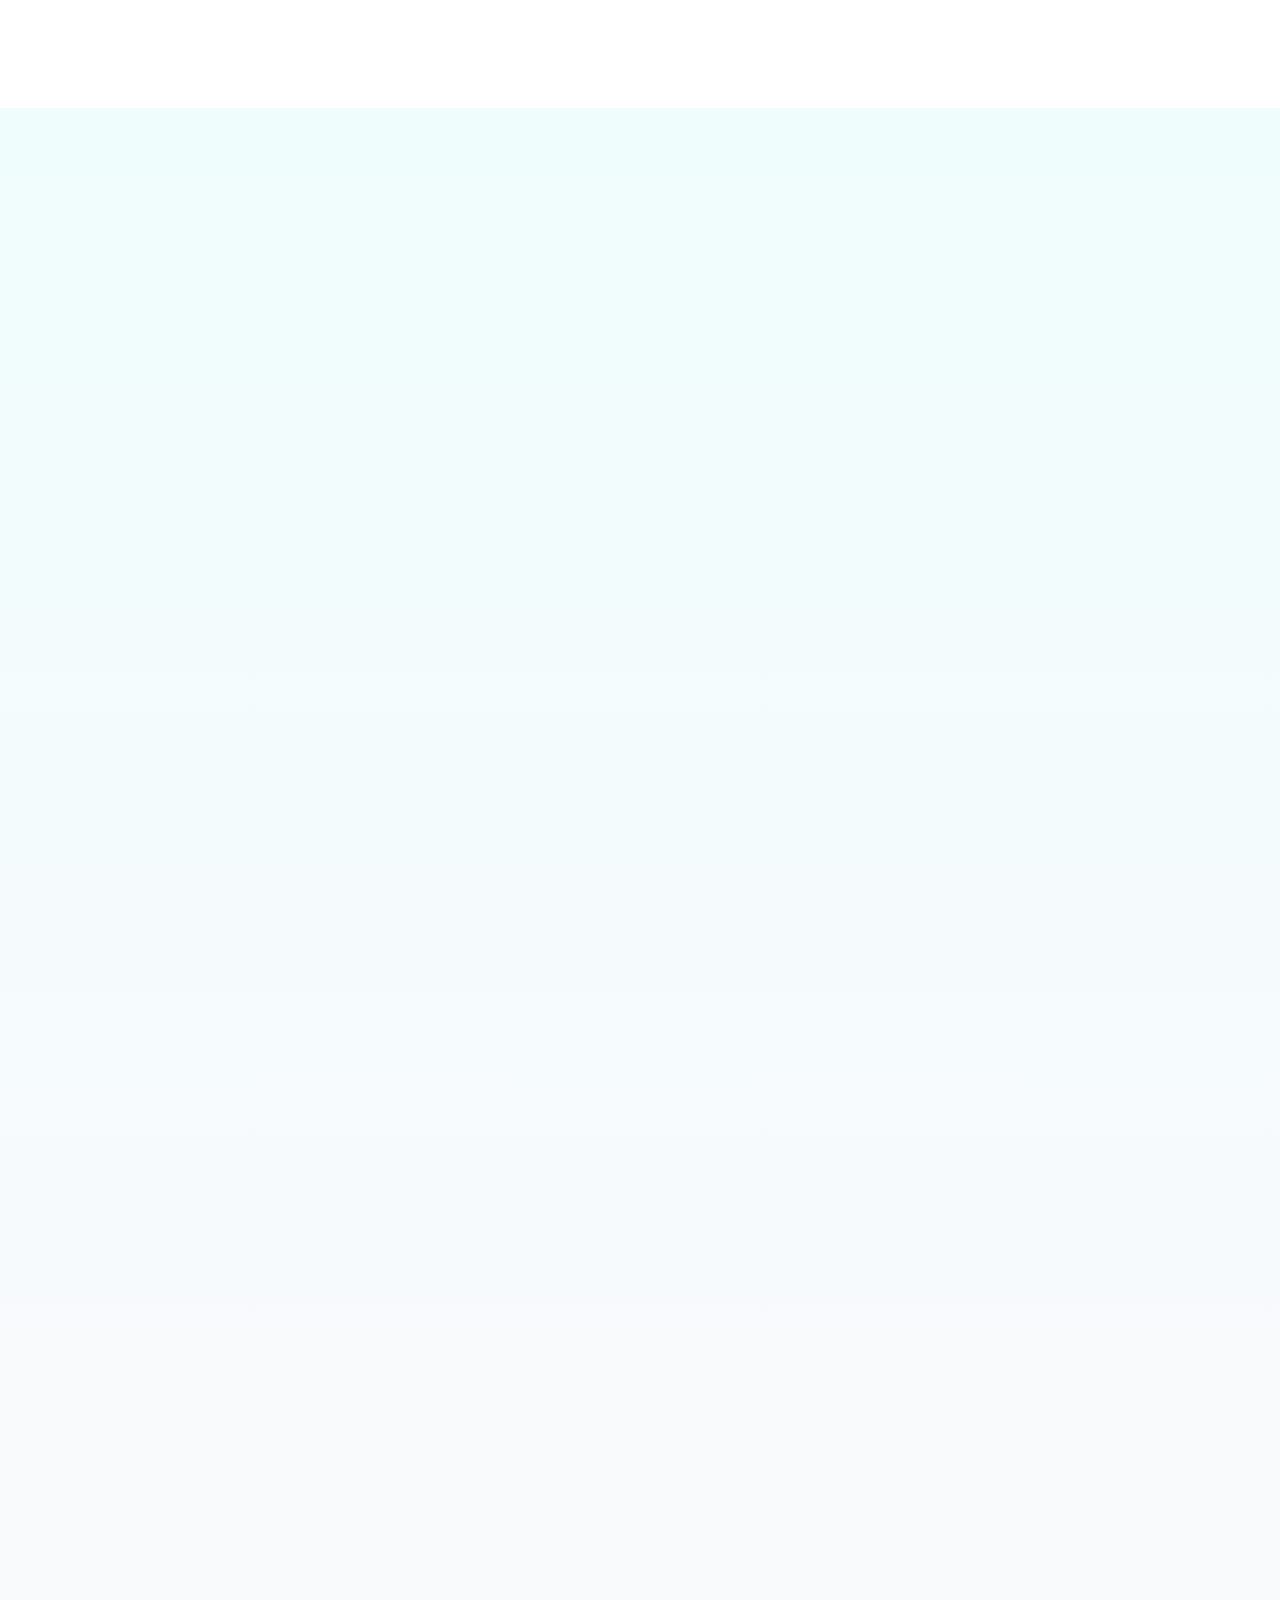
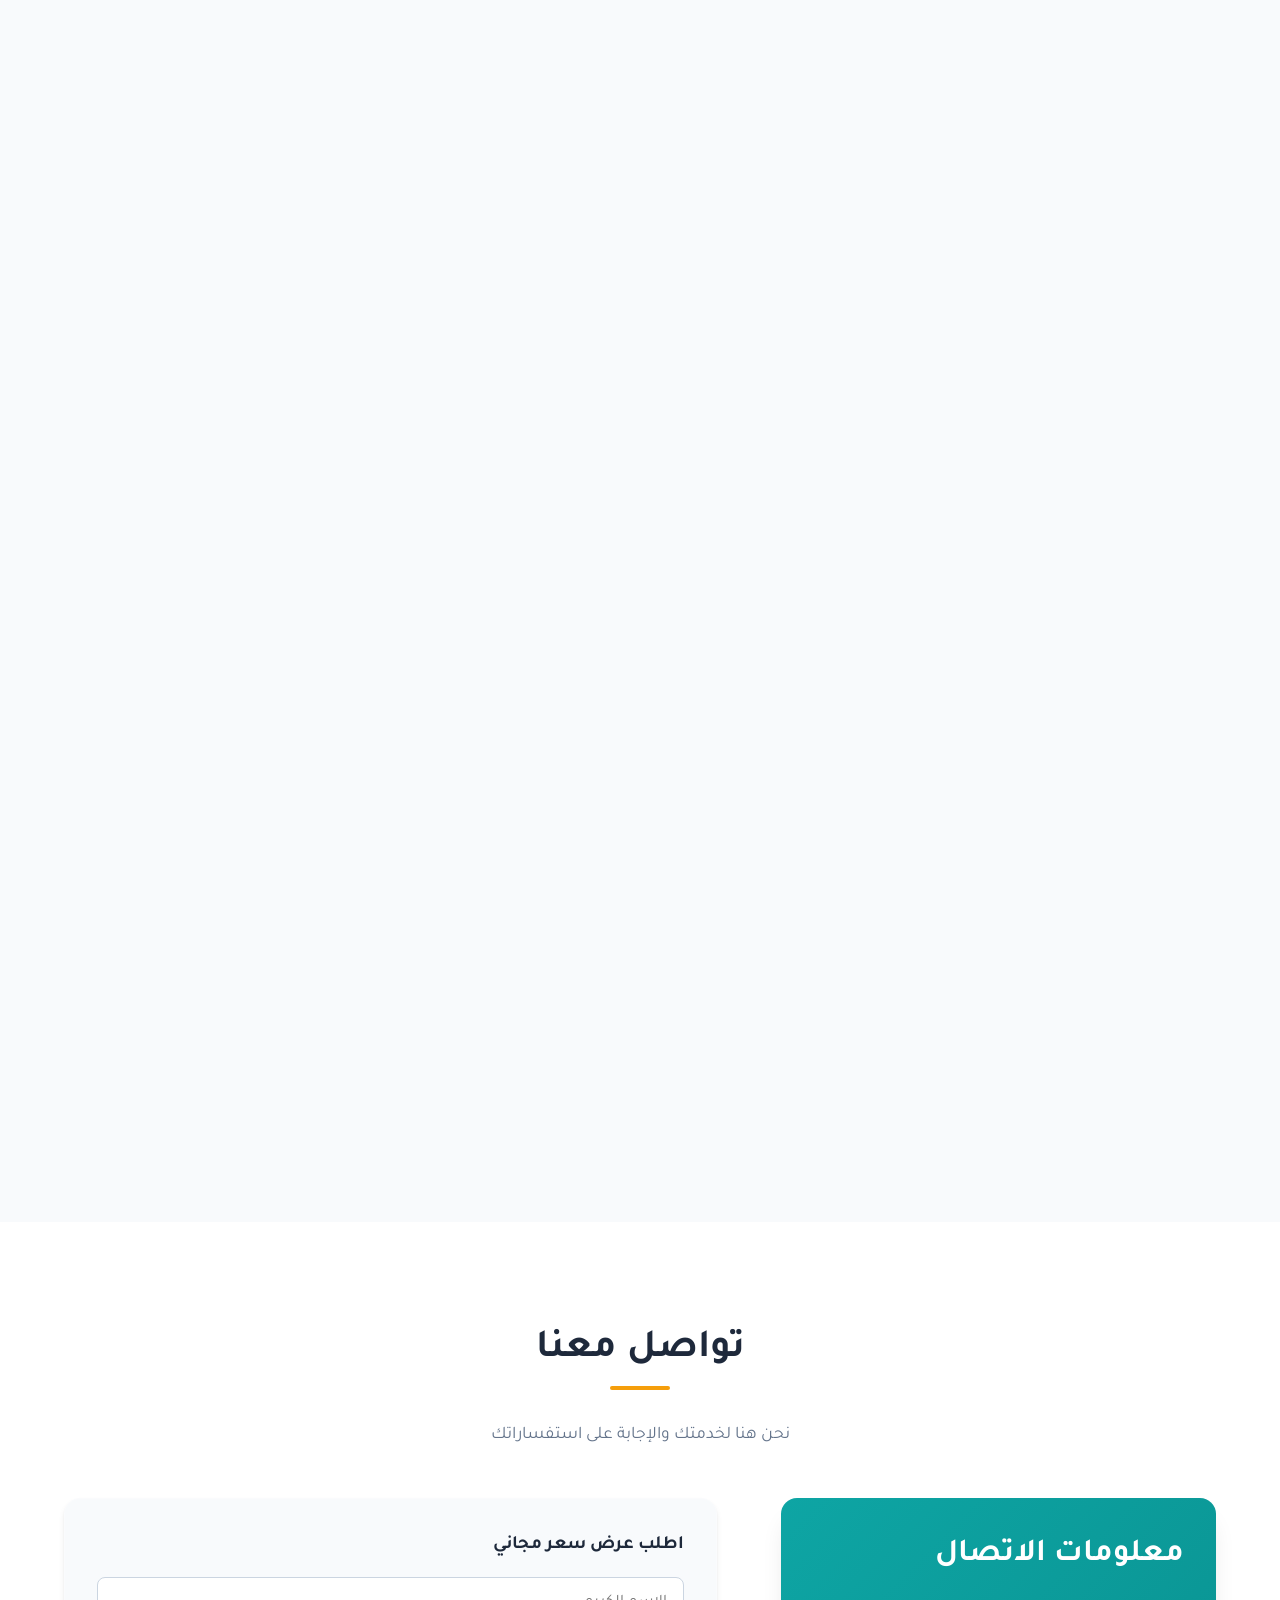
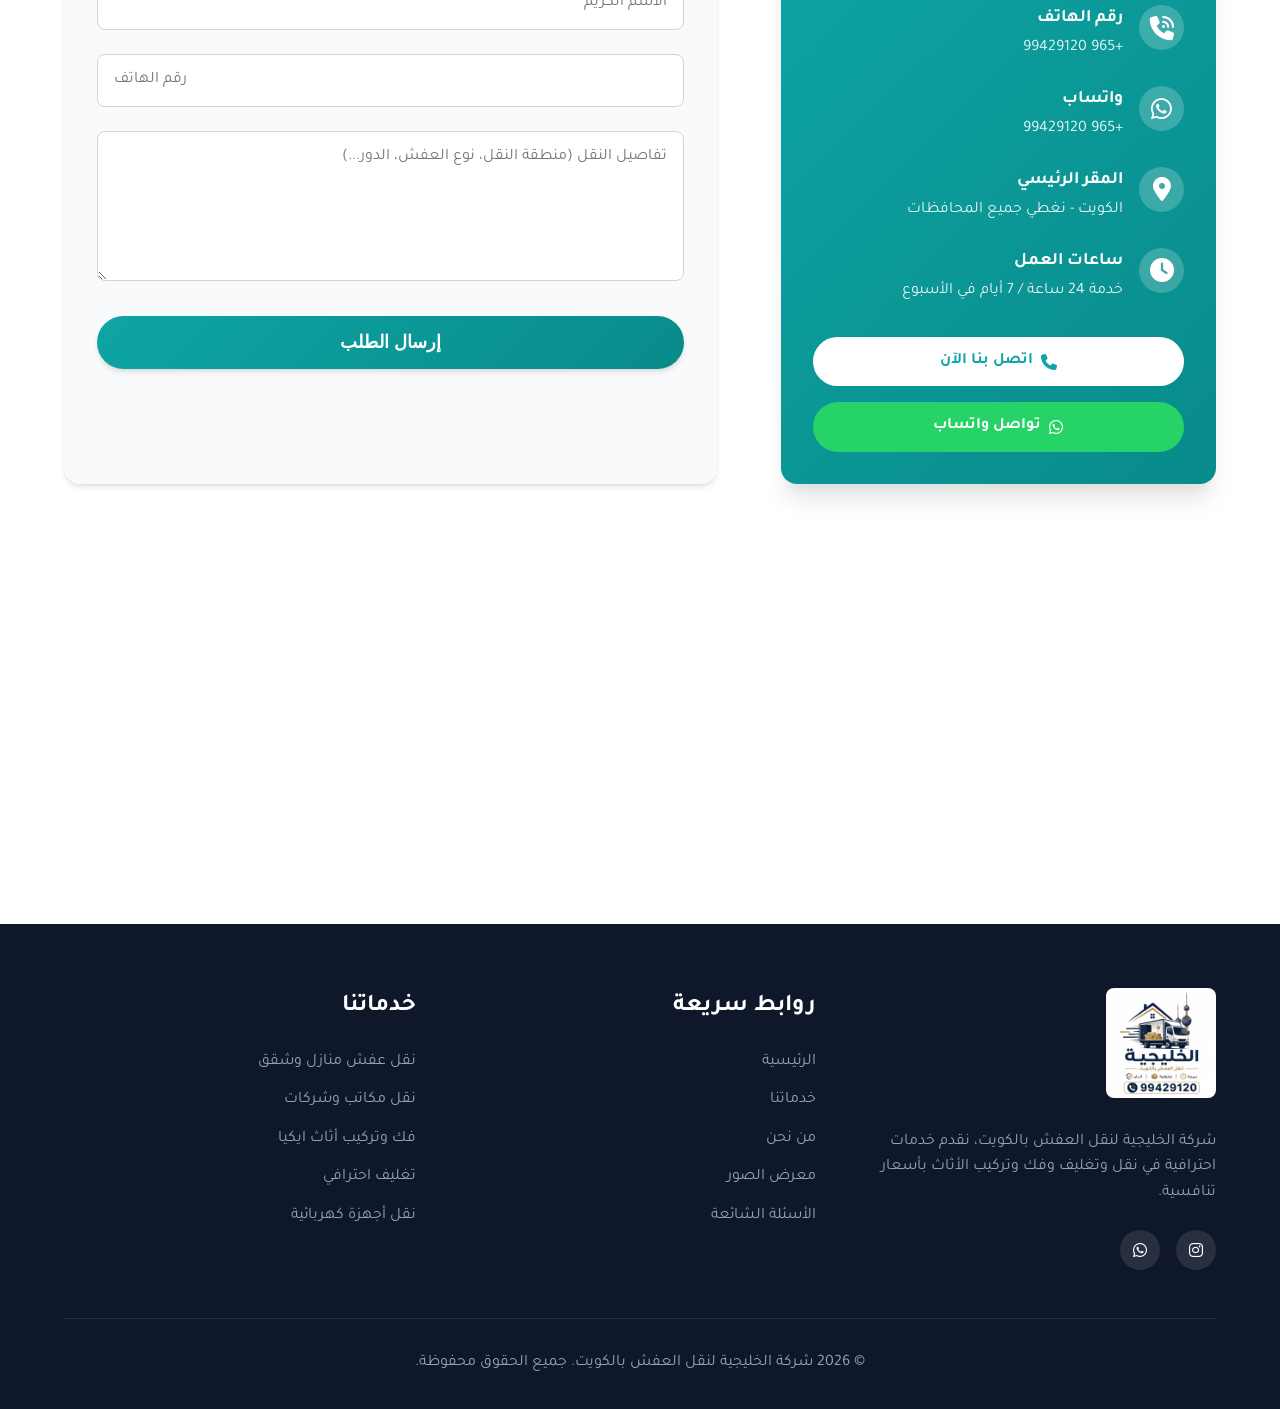
==== commit 0aa0309d: "solve barcode problem and server error in pos" ====
--- a/index.html
+++ b/index.html
@@ -22,26 +22,26 @@
     <meta name="theme-color" content="#0EA5A4">
 
     <!-- SEO Meta Tags -->
-    <title>نقل عفش وقط أغراض للمحرقة بالكويت | شركة الخليجية</title>
+    <title>نقل عفش الكويت | شركة الخليجية لنقل الأثاث</title>
     <meta name="description"
-        content="شركة الخليجية لنقل العفش وقط الأغراض للمحرقة بالكويت. نقدم خدمات نقل الأثاث والمنازل والمكاتب مع الفك والتركيب والتغليف، بالإضافة إلى هاف لوري لنقل الأثاث القديم والكراكيب للمحرقة الرسمية بجميع مناطق الكويت 24 ساعة.">
+        content="شركة الخليجية لنقل العفش بالكويت تقدم خدمات نقل الأثاث والمنازل والشقق والمكاتب مع الفك والتركيب والتغليف، ونخدم جميع مناطق الكويت. اتصل أو واتساب للحصول على عرض سعر.">
     <meta name="keywords"
-        content="نقل عفش الكويت, قط اغراض الكويت, قط عفش للمحرقة, قط اثاث للمحرقة, شركة نقل عفش الكويت, هاف لوري قط اغراض, التخلص من العفش القديم, نقل أثاث الكويت, فك وتركيب عفش الكويت, نقل عفش حولي, نقل عفش الأحمدي, نقل عفش الفروانية, نقل عفش الجهراء">
+        content="نقل عفش الكويت, شركة نقل عفش الكويت, نقل أثاث الكويت, فك وتركيب عفش الكويت, نقل عفش حولي, نقل عفش الأحمدي, نقل عفش الفروانية, نقل عفش الجهراء">
     <link rel="canonical" href="https://www.alkhaleejiyah.com/">
 
     <!-- Open Graph Tags -->
-    <meta property="og:title" content="شركة الخليجية لنقل العفش وقط الأغراض للمحرقة بالكويت">
+    <meta property="og:title" content="شركة الخليجية لنقل العفش بالكويت | نقل أثاث وفك وتركيب">
     <meta property="og:description"
-        content="شركة الخليجية تقدم خدمات نقل العفش وفك وتركيب وتغليف الأثاث، مع خدمة متخصصة في قط الأغراض ونقل العفش القديم والكراكيب للمحرقة في جميع مناطق الكويت على مدار 24 ساعة.">
+        content="شركة الخليجية لنقل العفش بالكويت تقدم خدمات نقل الأثاث والمنازل والشقق والمكاتب مع الفك والتركيب والتغليف، ونخدم جميع مناطق الكويت. اتصل أو واتساب للحصول على عرض سعر.">
     <meta property="og:type" content="website">
     <meta property="og:url" content="https://www.alkhaleejiyah.com/">
     <meta property="og:image" content="https://www.alkhaleejiyah.com/images/hero-bg.jpg">
 
     <!-- Twitter Cards -->
     <meta name="twitter:card" content="summary_large_image">
-    <meta name="twitter:title" content="شركة الخليجية لنقل العفش وقط الأغراض للمحرقة بالكويت">
+    <meta name="twitter:title" content="شركة الخليجية لنقل العفش بالكويت | نقل أثاث وفك وتركيب">
     <meta name="twitter:description"
-        content="شركة الخليجية تقدم خدمات نقل العفش وفك وتركيب وتغليف الأثاث، مع خدمة متخصصة في قط الأغراض ونقل العفش القديم والكراكيب للمحرقة في جميع مناطق الكويت على مدار 24 ساعة.">
+        content="شركة الخليجية لنقل العفش بالكويت تقدم خدمات نقل الأثاث والمنازل والشقق والمكاتب مع الفك والتركيب والتغليف، ونخدم جميع مناطق الكويت. اتصل أو واتساب للحصول على عرض سعر.">
     <meta name="twitter:image" content="https://www.alkhaleejiyah.com/images/hero-bg.jpg">
 
     <!-- ============================================================ -->
@@ -52,12 +52,12 @@
     <link rel="llms.txt" type="text/plain" href="https://www.alkhaleejiyah.com/llms.txt">
 
     <!-- Entity & Authorship -->
-    <meta name="author" content="شركة الخليجية لنقل العفش وقط الأغراض للمحرقة بالكويت">
-    <meta name="publisher" content="Al-Khaleejiyah Movers & Junk Disposal Kuwait">
-    <meta name="copyright" content="Al-Khaleejiyah Movers & Junk Disposal Kuwait 2026">
-    <meta name="subject" content="نقل عفش الكويت، قط أغراض الكويت، نقل عفش للمحرقة، فك وتركيب عفش، تغليف أثاث">
-    <meta name="category" content="Moving Company, Junk Removal, Furniture Disposal, Kuwait Services">
-    <meta name="classification" content="Business, Moving Services, Junk Removal Services, Local Services">
+    <meta name="author" content="شركة الخليجية لنقل العفش بالكويت">
+    <meta name="publisher" content="Al-Khaleejiyah Movers Kuwait">
+    <meta name="copyright" content="Al-Khaleejiyah Movers Kuwait 2026">
+    <meta name="subject" content="نقل عفش الكويت، نقل أثاث، فك وتركيب عفش، تغليف أثاث">
+    <meta name="category" content="Moving Company, Furniture Relocation, Kuwait Services">
+    <meta name="classification" content="Business, Moving Services, Local Services">
     <meta name="language" content="Arabic">
     <meta name="coverage" content="Kuwait">
     <meta name="target" content="Kuwait residents, Kuwait businesses">
@@ -77,13 +77,13 @@
 
     <!-- Entity Clarity for AI -->
     <meta name="entity:type" content="MovingCompany">
-    <meta name="entity:name" content="الخليجية لنقل العفش وقط الأغراض للمحرقة بالكويت">
-    <meta name="entity:name:en" content="Al-Khaleejiyah Movers & Disposal Kuwait">
+    <meta name="entity:name" content="الخليجية لنقل العفش بالكويت">
+    <meta name="entity:name:en" content="Al-Khaleejiyah Movers Kuwait">
     <meta name="entity:country" content="Kuwait">
     <meta name="entity:phone" content="+96599429120">
     <meta name="entity:instagram" content="https://www.instagram.com/naqle_afshe_alkuet?igsh=bTlsajBocWFlcjFi">
     <meta name="entity:service-area" content="Kuwait City, Hawalli, Farwaniya, Ahmadi, Jahra, Mubarak Al-Kabeer">
-    <meta name="entity:hours" content="24/7">
+<meta name="entity:hours" content="24/7">
 
     <!-- Preload LCP Asset -->
     <link rel="preload" as="image" href="Images/alkhaleejiyya-movers-kuwait-1.jpeg" fetchpriority="high">
@@ -215,13 +215,6 @@
         },
         {
           "@type": "Service",
-          "name": "قط أغراض ونقل العفش للمحرقة",
-          "provider": {"@id": "https://www.alkhaleejiyah.com/#localbusiness"},
-          "areaServed": "KW",
-          "description": "خدمة متخصصة للتخلص من الأثاث القديم والمستهلك، الكراكيب، والأجهزة التالفة ونقلها بالهاف لوري مباشرة إلى المحرقة المعتمدة ومكبات بلدية الكويت."
-        },
-        {
-          "@type": "Service",
           "name": "تغليف العفش",
           "provider": {"@id": "https://www.alkhaleejiyah.com/#localbusiness"},
           "areaServed": "KW",
@@ -238,7 +231,7 @@
     <header id="header">
         <div class="container nav-container">
             <a href="index.html" class="logo">
-                <img src="Images/logo.png" alt="الخليجية" class="site-logo">
+                <img src="Images/logo.png" alt="الخليجية" class="site-logo" width="200" height="80">
             </a>
 
             <button class="mobile-menu-btn" id="mobileMenuBtn" aria-label="Toggle Navigation">
@@ -248,7 +241,6 @@
             <nav class="nav-links" id="navLinks">
                 <a href="#home">الرئيسية</a>
                 <a href="#services">خدماتنا</a>
-                <a href="qat-aghrad-kuwait/index.html" style="color: var(--accent-color); font-weight:700;">قط أغراض للمحرقة</a>
                 <a href="#about">من نحن</a>
                 <a href="#gallery">معرض الصور</a>
                 <a href="#faq">الأسئلة الشائعة</a>
@@ -262,24 +254,21 @@
     <main>
     <section id="home" class="hero">
         <div class="floating-boxes" id="floatingBoxes">
-            <div class="box" style="width: 60px; height: 60px; left: 10%; animation-delay: 0s; animation-duration: 18s;"><i class="fa-solid fa-dumpster" style="color: rgba(255,255,255,0.5); font-size: 28px; display: flex; align-items: center; justify-content: center; height: 100%;"></i></div>
+            <div class="box" style="width: 60px; height: 60px; left: 10%; animation-delay: 0s; animation-duration: 18s;"><i class="fa-solid fa-box" style="color: rgba(255,255,255,0.5); font-size: 30px; display: flex; align-items: center; justify-content: center; height: 100%;"></i></div>
             <div class="box" style="width: 40px; height: 40px; left: 25%; animation-delay: 2s; animation-duration: 22s;"><i class="fa-solid fa-box" style="color: rgba(255,255,255,0.5); font-size: 20px; display: flex; align-items: center; justify-content: center; height: 100%;"></i></div>
-            <div class="box" style="width: 70px; height: 70px; left: 50%; animation-delay: 4s; animation-duration: 20s;"><i class="fa-solid fa-truck" style="color: rgba(255,255,255,0.5); font-size: 35px; display: flex; align-items: center; justify-content: center; height: 100%;"></i></div>
-            <div class="box" style="width: 50px; height: 50px; left: 75%; animation-delay: 1s; animation-duration: 16s;"><i class="fa-solid fa-box-open" style="color: rgba(255,255,255,0.5); font-size: 25px; display: flex; align-items: center; justify-content: center; height: 100%;"></i></div>
-            <div class="box" style="width: 65px; height: 65px; left: 85%; animation-delay: 3s; animation-duration: 24s;"><i class="fa-solid fa-truck-ramp-box" style="color: rgba(255,255,255,0.5); font-size: 30px; display: flex; align-items: center; justify-content: center; height: 100%;"></i></div>
+            <div class="box" style="width: 70px; height: 70px; left: 50%; animation-delay: 4s; animation-duration: 20s;"><i class="fa-solid fa-box" style="color: rgba(255,255,255,0.5); font-size: 35px; display: flex; align-items: center; justify-content: center; height: 100%;"></i></div>
+            <div class="box" style="width: 50px; height: 50px; left: 75%; animation-delay: 1s; animation-duration: 16s;"><i class="fa-solid fa-box" style="color: rgba(255,255,255,0.5); font-size: 25px; display: flex; align-items: center; justify-content: center; height: 100%;"></i></div>
+            <div class="box" style="width: 65px; height: 65px; left: 85%; animation-delay: 3s; animation-duration: 24s;"><i class="fa-solid fa-box" style="color: rgba(255,255,255,0.5); font-size: 32px; display: flex; align-items: center; justify-content: center; height: 100%;"></i></div>
         </div>
         <div class="container">
             <div class="hero-content">
-                <div class="hero-badges">
-                    <span class="hero-pill highlight"><i class="fa-solid fa-fire"></i> هاف لوري قط أغراض للمحرقة</span>
-                    <span class="hero-pill"><i class="fa-solid fa-truck-fast"></i> نقل عفش منازل ومكاتب</span>
-                    <span class="hero-pill"><i class="fa-solid fa-clock"></i> خدمة 24 ساعة لجميع مناطق الكويت</span>
-                </div>
-                <h1>شركة نقل عفش وقط أغراض للمحرقة بالكويت | الخليجية</h1>
-                <p>خدمات نقل العفش وفك وتركيب وتغليف الأثاث، مع خدمة متخصصة وسريعة في قط الأغراض ونقل العفش القديم والكراكيب إلى المحرقة الرسمية بجميع محافظات الكويت بأمان وسرعة وأسعار تنافسية.</p>
+                <h1>شركة نقل عفش بالكويت | الخليجية لنقل الأثاث</h1>
+                <p>خدمات نقل العفش وفك وتركيب الأثاث ونقل المنازل والشقق والمكاتب في جميع مناطق الكويت بأمان وسرعة
+                    وأسعار مناسبة.</p>
                 <div class="hero-buttons">
-                    <a href="tel:+96599429120" class="btn btn-primary"><i class="fa-solid fa-phone"></i> اتصل الآن: 99429120</a>
-                    <a href="https://wa.me/96599429120?text=%D8%A7%D9%84%D8%B3%D9%84%D8%A7%D9%85%20%D8%B9%D9%84%D9%8A%D9%83%D9%85%D8%8C%20%D8%A3%D8%B1%D9%8A%D8%AF%20%D8%A7%D9%84%D8%A7%D8%B3%D8%AA%D9%81%D8%B3%D8%A7%D8%B1%20%D8%B9%D9%86%20%D8%AE%D8%AF%D9%85%D8%A7%D8%AA%D9%83%D9%85" class="btn btn-whatsapp" target="_blank" rel="noopener noreferrer"><i class="fa-brands fa-whatsapp"></i> واتساب الآن</a>
+                    <a href="tel:+96599429120" class="btn btn-primary"><i class="fa-solid fa-phone"></i> اتصل الآن</a>
+                    <a href="https://wa.me/96599429120" class="btn btn-whatsapp"><i class="fa-brands fa-whatsapp"></i>
+                        واتساب الآن</a>
                     <a href="#contact" class="btn btn-accent"><i class="fa-solid fa-calculator"></i> اطلب تسعيرة مجانية</a>
                 </div>
             </div>
@@ -290,78 +279,71 @@
     <section id="services" class="services">
         <div class="container">
             <div class="section-title">
-                <h2>خدمات نقل العفش وقط الأغراض للمحرقة في الكويت</h2>
-                <p>نقدم باقة متكاملة من خدمات نقل الأثاث وفك وتركيب وتفريغ الكراكيب ونقلها للمحرقة الرسمية</p>
+                <h2>خدمات نقل العفش والأثاث الشاملة في الكويت</h2>
+                <p>نقدم باقة متكاملة من خدمات نقل العفش لتلبي كافة احتياجاتك</p>
             </div>
 
             <div class="services-grid">
-                <!-- Featured Service: Qat Aghrad -->
-                <div class="service-card featured-service">
-                    <div class="featured-ribbon">خدمة مميزة</div>
-                    <i class="fa-solid fa-dumpster service-icon" style="color: var(--accent-color);"></i>
-                    <h3>قط أغراض ونقل العفش للمحرقة</h3>
-                    <p>هاف لوري مجهز مع عمالة للتخلص من الأثاث القديم، الكراكيب، السكراب، والأجهزة التالفة ونقلها مباشرة للمحرقة المعتمدة في الكويت بأفضل الأسعار.</p>
-                    <a href="qat-aghrad-kuwait/index.html" class="service-link">تفاصيل الخدمة وحجز هاف لوري <i class="fa-solid fa-arrow-left"></i></a>
-                </div>
-
+                <!-- Service 1 -->
+                <div class="service-card">
+                    <i class="fa-solid fa-house service-icon"></i>
+                    <h3>نقل عفش المنازل والشقق بالكويت</h3>
+                    <p>خدمة نقل عفش المنازل بالكامل مع الفك والتركيب والتغليف بأعلى معايير الأمان لحماية ممتلكاتك.</p>
+                </div>
                 <!-- Service 2 -->
                 <div class="service-card">
-                    <i class="fa-solid fa-house service-icon"></i>
-                    <h3>نقل عفش المنازل والفلل</h3>
-                    <p>خدمة نقل عفش المنازل بالكامل مع الفك والتركيب والتغليف بأعلى معايير الأمان لحماية ممتلكاتك.</p>
-                </div>
-
+                    <i class="fa-solid fa-building service-icon"></i>
+                    <h3>نقل الشقق</h3>
+                    <p>نقل أثاث الشقق في جميع الطوابق مع توفير العمالة المدربة والمعدات اللازمة لنقل آمن.</p>
+                </div>
                 <!-- Service 3 -->
                 <div class="service-card">
                     <i class="fa-solid fa-briefcase service-icon"></i>
                     <h3>نقل أثاث المكاتب والشركات</h3>
                     <p>نقل أثاث الشركات والمكاتب بسرعة واحترافية لضمان عدم تعطل سير العمل لديكم.</p>
-                    <a href="naql-maktab-sharikat-kuwait/index.html" class="service-link">تفاصيل نقل المكاتب <i class="fa-solid fa-arrow-left"></i></a>
-                </div>
-
+                </div>
                 <!-- Service 4 -->
-                <div class="service-card">
-                    <i class="fa-solid fa-warehouse service-icon"></i>
-                    <h3>تنظيف كراكيب السراديب والأسطح</h3>
-                    <p>إخلاء شامل للمخازن والأسطح والسراديب من الأغراض المهملة والمتهالكة وتحميلها وترحيلها كاملة للمحرقة.</p>
-                </div>
-
-                <!-- Service 5 -->
                 <div class="service-card">
                     <i class="fa-solid fa-screwdriver-wrench service-icon"></i>
                     <h3>فك وتركيب أثاث ايكيا والمحلي</h3>
-                    <p>نجارون محترفون لفك وتركيب جميع أنواع الأثاث (ايكيا، محلي، أوروبي) بمهارة عالية ودقة تامة.</p>
-                    <a href="fak-tarkib-ikea-kuwait/index.html" class="service-link">تفاصيل فك وتركيب ايكيا <i class="fa-solid fa-arrow-left"></i></a>
-                </div>
-
+                    <p>نجارون محترفون لفك وتركيب جميع أنواع الأثاث (ايكيا، محلي، أوروبي) بمهارة عالية.</p>
+                </div>
+                <!-- Service 5 -->
+                <div class="service-card">
+                    <i class="fa-solid fa-box-open service-icon"></i>
+                    <h3>تغليف العفش</h3>
+                    <p>استخدام أفضل مواد التغليف (كرتون، بلاستيك، فقاعات) لحماية الأثاث من الخدوش والكسور.</p>
+                </div>
                 <!-- Service 6 -->
                 <div class="service-card">
-                    <i class="fa-solid fa-box-open service-icon"></i>
-                    <h3>تغليف العفش الاحترافي</h3>
-                    <p>استخدام أفضل مواد التغليف (كرتون، بلاستيك، فقاعات، فلين) لحماية الأثاث من الخدوش والكسور.</p>
-                    <a href="taghlif-afsh-kuwait/index.html" class="service-link">تفاصيل التغليف <i class="fa-solid fa-arrow-left"></i></a>
-                </div>
-
+                    <i class="fa-solid fa-tv service-icon"></i>
+                    <h3>نقل الأجهزة الكهربائية</h3>
+                    <p>طرق متخصصة في نقل الأجهزة الكهربائية والإلكترونية الحساسة بأمان تام.</p>
+                </div>
                 <!-- Service 7 -->
                 <div class="service-card">
-                    <i class="fa-solid fa-tv service-icon"></i>
-                    <h3>نقل الأجهزة الكهربائية والسكراب</h3>
-                    <p>طرق متخصصة في نقل الأجهزة الكهربائية السليمة، أو ترحيل الأجهزة المعطلة كالسكراب إلى المحرقة.</p>
-                </div>
-
+                    <i class="fa-solid fa-weight-hanging service-icon"></i>
+                    <h3>نقل الأثاث الثقيل</h3>
+                    <p>توفر أوناش ومعدات لرفع وتنزيل القطع الثقيلة التي يصعب نقلها عبر السلالم.</p>
+                </div>
                 <!-- Service 8 -->
                 <div class="service-card">
-                    <i class="fa-solid fa-weight-hanging service-icon"></i>
-                    <h3>نقل الأثاث الثقيل والأوناش</h3>
-                    <p>توفر أوناش ومعدات لرفع وتنزيل القطع الثقيلة والضخمة التي يصعب نقلها عبر السلالم والمصاعد.</p>
-                </div>
-
+                    <i class="fa-solid fa-map-location-dot service-icon"></i>
+                    <h3>نقل العفش داخل الكويت</h3>
+                    <p>تغطية شاملة لجميع محافظات ومناطق الكويت بأسطول سيارات حديث ومجهز.</p>
+                </div>
                 <!-- Service 9 -->
                 <div class="service-card">
-                    <i class="fa-solid fa-map-location-dot service-icon"></i>
-                    <h3>تغطية شاملة لجميع مناطق الكويت</h3>
-                    <p>تغطية شاملة لجميع محافظات ومناطق الكويت على مدار 24 ساعة بأسطول سيارات هاف لوري مجهز.</p>
-                </div>
+                    <i class="fa-solid fa-bolt service-icon"></i>
+                    <h3>نقل سريع وآمن</h3>
+                    <p>نلتزم بالمواعيد المحددة ونقدم خدمة سريعة دون المساومة على جودة وأمان النقل.</p>
+                </div>
+                <!-- Service 10 -->
+                <a href="qot-aghraad-kuwait/index.html" class="service-card" style="display: block;">
+                    <i class="fa-solid fa-trash-arrow-up service-icon"></i>
+                    <h3>قط أغراض الكويت</h3>
+                    <p>خدمة رفع ونقل الأغراض والأثاث القديم والتخلص منها بأمان في الأماكن المخصصة.</p>
+                </a>
             </div>
         </div>
     </section>
@@ -380,9 +362,10 @@
                     </div>
                 </div>
                 <div class="about-content">
-                    <h2>لماذا نحن خيارك الأول لنقل العفش وقط الأغراض في الكويت؟</h2>
-                    <p>نحن في شركة الخليجية ندرك تماماً أن الانتقال لمنزل جديد أو التخلص من الكراكيب والأثاث المستهلك قد يكون أمراً مرهقاً. لذلك نضع كل خبراتنا وإمكانياتنا لتوفير حلول متكاملة: نقل احترافي للأثاث مع الفك والتركيب والتغليف، إلى جانب خدمة هاف لوري مخصصة لقط الأغراض ونقلها إلى المحرقة الرسمية لجميع مناطق الكويت.</p>
-                    <p>نعتمد على عمالة مدربة وأحدث أساليب التغليف وسيارات هاف لوري مجهزة لضمان وصول أثاثك السليم بأمان، والتخلص من العفش الزائد بكل سهولة وراحة.
+                    <h2>لماذا نحن أفضل شركة نقل عفش في الكويت؟</h2>
+                    <p>نحن في شركة الخليجية ندرك تماماً أن عملية الانتقال قد تكون مرهقة، لذلك نضع كل خبراتنا وإمكانياتنا
+                        لتوفير تجربة نقل سلسة ومريحة لعملائنا في الكويت.</p>
+                    <p>نعتمد على أحدث أساليب التغليف وأفضل سيارات النقل المجهزة لضمان وصول أثاثك بحالته الأصلية تماماً.
                     </p>
 
                     <div class="about-features">
@@ -415,54 +398,49 @@
         <div class="container">
             <div class="section-title">
                 <h2>مميزات خدماتنا</h2>
-                <p>نسعى دائماً لتقديم الأفضل لعملائنا الكرام في نقل العفش وقط الأغراض</p>
+                <p>نسعى دائماً لتقديم الأفضل لعملائنا الكرام</p>
             </div>
 
             <div class="features-grid">
                 <div class="feature-box">
                     <i class="fa-solid fa-money-bill-wave"></i>
                     <h3>أسعار مناسبة</h3>
-                    <p>نقدم أفضل الأسعار التنافسية في السوق الكويتي لنقل العفش وقط الأغراض.</p>
+                    <p>نقدم أفضل الأسعار التنافسية في السوق الكويتي مع الحفاظ على جودة الخدمة.</p>
                 </div>
                 <div class="feature-box">
                     <i class="fa-solid fa-users-gear"></i>
                     <h3>عمالة محترفة</h3>
-                    <p>فريق عمل مدرب وذو كفاءة عالية في التعامل مع كافة أنواع الأثاث والمقتنيات.</p>
+                    <p>فريق عمل مدرب وذو كفاءة عالية في التعامل مع كافة أنواع الأثاث.</p>
                 </div>
                 <div class="feature-box">
                     <i class="fa-solid fa-box"></i>
                     <h3>تغليف احترافي</h3>
-                    <p>استخدام أفضل المواد لحماية الأثاث والزجاج من الخدش أو الكسر أثناء النقل.</p>
-                </div>
-                <div class="feature-box">
-                    <i class="fa-solid fa-dumpster-fire"></i>
-                    <h3>تخلص رسمي بالمحرقة</h3>
-                    <p>التزام قانوني وبيئي كامل بنقل الأثاث التالف ومخلفات الكراكيب للمحارق الرسمية.</p>
+                    <p>استخدام أفضل المواد لحماية الأثاث والزجاج من الخدش أو الكسر.</p>
                 </div>
                 <div class="feature-box">
                     <i class="fa-solid fa-gauge-high"></i>
                     <h3>سرعة في التنفيذ</h3>
-                    <p>إنجاز مهمة النقل أو قط الأغراض في أسرع وقت لتوفير وقت وجهد العميل.</p>
+                    <p>إنجاز مهمة النقل في أسرع وقت ممكن لتوفير وقت وجهد العميل.</p>
                 </div>
                 <div class="feature-box">
                     <i class="fa-solid fa-headset"></i>
                     <h3>خدمة 24 ساعة</h3>
-                    <p>متواجدون على مدار الساعة وطوال أيام الأسبوع لتلقي اتصالاتكم وحجوزاتكم.</p>
+                    <p>متواجدون على مدار الساعة وطوال أيام الأسبوع لتلقي اتصالاتكم.</p>
                 </div>
                 <div class="feature-box">
                     <i class="fa-solid fa-shield-cat"></i>
-                    <h3>نقل آمن ومضمون</h3>
-                    <p>ضمان شامل على جميع المنقولات السليمة ضد أي أضرار أثناء النقل.</p>
+                    <h3>نقل آمن للعفش</h3>
+                    <p>ضمان شامل على جميع المنقولات ضد أي أضرار قد تحدث.</p>
                 </div>
                 <div class="feature-box">
                     <i class="fa-solid fa-truck"></i>
-                    <h3>هاف لوري وسيارات مجهزة</h3>
-                    <p>أسطول حديث من سيارات الهاف لوري المغلقة والمجهزة بشبك لنقل العفش وقط الأغراض.</p>
+                    <h3>سيارات مجهزة</h3>
+                    <p>أسطول حديث من سيارات النقل المغلقة المخصصة لنقل العفش.</p>
                 </div>
                 <div class="feature-box">
                     <i class="fa-solid fa-map"></i>
                     <h3>خدمة في جميع المناطق</h3>
-                    <p>نغطي جميع مناطق ومحافظات دولة الكويت دون استثناء.</p>
+                    <p>نغطي جميع مناطق ومحافظات دولة الكويت.</p>
                 </div>
             </div>
         </div>
@@ -619,7 +597,7 @@
                     <ul class="checklist-items">
                         <li><i class="fa-solid fa-circle-check"></i> احجز موعد شركة النقل مبكراً</li>
                         <li><i class="fa-solid fa-circle-check"></i> جهّز قائمة بكل قطع الأثاث</li>
-                        <li><i class="fa-solid fa-circle-check"></i> اطلب خدمة قط الأغراض للتخلص من العفش القديم للمحرقة</li>
+                        <li><i class="fa-solid fa-circle-check"></i> تخلص من الأغراض غير الضرورية</li>
                         <li><i class="fa-solid fa-circle-check"></i> ابدأ بجمع مواد التغليف</li>
                     </ul>
                 </div>
@@ -686,21 +664,11 @@
     <section id="faq" class="faq">
         <div class="container">
             <div class="section-title">
-                <h2>الأسئلة الشائعة حول نقل العفش وقط الأغراض</h2>
-                <p>إجابات على أهم الاستفسارات حول خدماتنا في الكويت</p>
+                <h2>الأسئلة الشائعة</h2>
+                <p>إجابات على أهم الاستفسارات حول نقل العفش</p>
             </div>
 
             <div class="faq-container">
-                <div class="faq-item">
-                    <div class="faq-header">ما هي خدمة قط الأغراض ونقل العفش للمحرقة؟ <i class="fa-solid fa-chevron-down"></i></div>
-                    <div class="faq-body">خدمة قط أغراض هي خدمة تفريغ المنازل، الشقق، المكاتب، والسراديب من الأثاث القديم، المستهلك، المكسور، والأجهزة التالفة والكراكيب. نوفر سيارة هاف لوري مع عمالة تقوم بالتحميل والنقل المباشر للمحرقة الرسمية ومكبات بلدية الكويت المعتمدة بطريقة نظامية وسريعة.</div>
-                </div>
-
-                <div class="faq-item">
-                    <div class="faq-header">هل يمكنكم نقل عفشي الجديد وقط العفش القديم للمحرقة في نفس اليوم؟ <i class="fa-solid fa-chevron-down"></i></div>
-                    <div class="faq-body">نعم بالتأكيد! بما أننا متخصصون في نقل العفش الشامل وقط الأغراض معاً، يمكننا نقل أثاثك السليم للمنزل الجديد، والتكفل بالأغراض والقطع القديمة التي تريد الاستغناء عنها ونقلها للمحرقة في نفس المشوار وبأفضل سعر.</div>
-                </div>
-
                 <div class="faq-item">
                     <div class="faq-header">هل تقدمون خدمة النقل في جميع مناطق الكويت؟ <i
                             class="fa-solid fa-chevron-down"></i></div>
@@ -841,26 +809,16 @@
                     <form id="quoteForm">
                         <div class="form-group">
                             <label for="name" class="visually-hidden">الاسم الكريم</label>
-                            <input type="text" id="name" name="name" class="form-control" placeholder="الاسم الكريم" aria-label="الاسم الكريم" required>
+                            <input type="text" id="name" class="form-control" placeholder="الاسم الكريم" aria-label="الاسم الكريم" required>
                         </div>
                         <div class="form-group">
                             <label for="phone" class="visually-hidden">رقم الهاتف</label>
-                            <input type="tel" id="phone" name="phone" class="form-control" placeholder="رقم الهاتف (واتساب)" aria-label="رقم الهاتف" required>
+                            <input type="tel" id="phone" class="form-control" placeholder="رقم الهاتف" aria-label="رقم الهاتف" required>
                         </div>
                         <div class="form-group">
-                            <label for="serviceType" class="visually-hidden">نوع الخدمة المطلوبة</label>
-                            <select id="serviceType" name="service" class="form-control" required>
-                                <option value="نقل عفش منازل وشقق" selected>نقل عفش منازل وشقق</option>
-                                <option value="قط أغراض ونقل للمحرقة">قط أغراض ونقل للمحرقة</option>
-                                <option value="نقل عفش + قط أغراض للمحرقة معاً">نقل عفش + قط أغراض للمحرقة معاً</option>
-                                <option value="نقل مكاتب وشركات">نقل مكاتب وشركات</option>
-                                <option value="فك وتركيب وتغليف فقط">فك وتركيب وتغليف فقط</option>
-                            </select>
-                        </div>
-                        <div class="form-group">
-                            <label for="message" class="visually-hidden">تفاصيل الطلب</label>
-                            <textarea id="message" name="message" class="form-control"
-                                placeholder="تفاصيل الطلب (نقل عفش أو قط أغراض للمحرقة، المنطقة، تفاصيل الأثاث، الدور...)" aria-label="تفاصيل الطلب" required></textarea>
+                            <label for="message" class="visually-hidden">تفاصيل النقل</label>
+                            <textarea id="message" class="form-control"
+                                placeholder="تفاصيل النقل (منطقة النقل، نوع العفش، الدور...)" aria-label="تفاصيل النقل" required></textarea>
                         </div>
                         <button type="submit" id="submitBtn" class="btn btn-primary">إرسال الطلب</button>
                     </form>
@@ -899,9 +857,10 @@
             <div class="footer-grid">
                 <div class="footer-col">
                     <div class="footer-logo">
-                        <img src="Images/logo.png" alt="الخليجية" class="site-logo-footer">
-                    </div>
-                    <p>شركة الخليجية لنقل العفش وقط الأغراض للمحرقة بالكويت. نقدم خدمات احترافية في نقل وتغليف وفك وتركيب الأثاث والتخلص من العفش القديم بأسعار تنافسية.</p>
+                        <img src="Images/logo.png" alt="الخليجية" class="site-logo-footer" width="275" height="110" loading="lazy">
+                    </div>
+                    <p>شركة الخليجية لنقل العفش بالكويت، نقدم خدمات احترافية في نقل وتغليف وفك وتركيب الأثاث بأسعار
+                        تنافسية.</p>
                     <div class="social-links">
                         <a href="https://www.instagram.com/naqle_afshe_alkuet?igsh=bTlsajBocWFlcjFi" aria-label="Instagram" rel="noopener noreferrer" target="_blank"><i class="fa-brands fa-instagram"></i></a>
                         <a href="https://wa.me/96599429120" aria-label="WhatsApp" rel="noopener noreferrer" target="_blank"><i class="fa-brands fa-whatsapp"></i></a>
@@ -913,7 +872,6 @@
                     <ul class="footer-links">
                         <li><a href="#home">الرئيسية</a></li>
                         <li><a href="#services">خدماتنا</a></li>
-                        <li><a href="qat-aghrad-kuwait/index.html">قط أغراض للمحرقة</a></li>
                         <li><a href="#about">من نحن</a></li>
                         <li><a href="#gallery">معرض الصور</a></li>
                         <li><a href="#faq">الأسئلة الشائعة</a></li>
@@ -923,7 +881,6 @@
                 <div class="footer-col">
                     <h3>خدماتنا</h3>
                     <ul class="footer-links">
-                        <li><a href="qat-aghrad-kuwait/index.html">قط أغراض ونقل للمحرقة</a></li>
                         <li><a href="#services">نقل عفش منازل وشقق</a></li>
                         <li><a href="naql-maktab-sharikat-kuwait/index.html">نقل مكاتب وشركات</a></li>
                         <li><a href="fak-tarkib-ikea-kuwait/index.html">فك وتركيب أثاث ايكيا</a></li>
@@ -934,7 +891,7 @@
             </div>
 
             <div class="footer-bottom">
-                <p>&copy; 2026 شركة الخليجية لنقل العفش وقط الأغراض بالكويت. جميع الحقوق محفوظة.</p>
+                <p>&copy; 2026 شركة الخليجية لنقل العفش بالكويت. جميع الحقوق محفوظة.</p>
             </div>
         </div>
     </footer>
@@ -961,20 +918,6 @@
       "@context": "https://schema.org",
       "@type": "FAQPage",
       "mainEntity": [{
-        "@type": "Question",
-        "name": "ما هي خدمة قط الأغراض ونقل العفش للمحرقة؟",
-        "acceptedAnswer": {
-          "@type": "Answer",
-          "text": "خدمة قط أغراض هي خدمة تفريغ المنازل، الشقق، المكاتب، والسراديب من الأثاث القديم، المستهلك، المكسور، والأجهزة التالفة والكراكيب. نوفر سيارة هاف لوري مع عمالة تقوم بالتحميل والنقل المباشر للمحرقة الرسمية ومكبات بلدية الكويت المعتمدة بطريقة نظامية وسريعة."
-        }
-      },{
-        "@type": "Question",
-        "name": "هل يمكنكم نقل عفشي الجديد وقط العفش القديم للمحرقة في نفس اليوم؟",
-        "acceptedAnswer": {
-          "@type": "Answer",
-          "text": "نعم بالتأكيد! بما أننا متخصصون في نقل العفش الشامل وقط الأغراض معاً، يمكننا نقل أثاثك السليم للمنزل الجديد، والتكفل بالأغراض والقطع القديمة التي تريد الاستغناء عنها ونقلها للمحرقة في نفس المشوار وبأفضل سعر."
-        }
-      },{
         "@type": "Question",
         "name": "هل تقدمون خدمة النقل في جميع مناطق الكويت؟",
         "acceptedAnswer": {
--- a/style.css
+++ b/style.css
@@ -1730,95 +1730,3 @@
   object-fit: contain;
   margin-bottom: 1rem;
 }
-
-/* ==========================================================================
-   Hero Badges & Tags
-   ========================================================================== */
-.hero-badges {
-  display: flex;
-  justify-content: center;
-  flex-wrap: wrap;
-  gap: 0.75rem;
-  margin-bottom: 1.5rem;
-  animation: fadeUp 1s ease-out;
-}
-
-.hero-pill {
-  background: rgba(255, 255, 255, 0.15);
-  border: 1px solid rgba(255, 255, 255, 0.3);
-  backdrop-filter: blur(8px);
-  -webkit-backdrop-filter: blur(8px);
-  color: var(--white);
-  padding: 0.45rem 1.1rem;
-  border-radius: 50px;
-  font-size: 0.95rem;
-  font-weight: 700;
-  display: inline-flex;
-  align-items: center;
-  gap: 0.5rem;
-  transition: var(--transition);
-}
-
-.hero-pill.highlight {
-  background: rgba(245, 158, 11, 0.25);
-  border-color: var(--accent-color);
-  color: #FEF3C7;
-}
-
-.hero-pill:hover {
-  transform: translateY(-2px);
-  background: rgba(255, 255, 255, 0.25);
-}
-
-/* Featured Service Card */
-.service-card.featured-service {
-  border: 2px solid var(--accent-color);
-  box-shadow: 0 10px 25px -5px rgba(245, 158, 11, 0.2);
-  position: relative;
-  background: #FFFDF9;
-}
-
-.service-card.featured-service .featured-ribbon {
-  position: absolute;
-  top: 15px;
-  left: -35px;
-  transform: rotate(-45deg);
-  background: var(--accent-color);
-  color: #fff;
-  font-size: 0.75rem;
-  font-weight: 800;
-  padding: 4px 40px;
-  box-shadow: var(--shadow-sm);
-  z-index: 3;
-}
-
-.service-card .service-link {
-  display: inline-flex;
-  align-items: center;
-  gap: 0.5rem;
-  margin-top: 1.25rem;
-  color: var(--primary-color);
-  font-weight: 700;
-  font-size: 0.95rem;
-  transition: var(--transition);
-  text-decoration: underline;
-  text-underline-offset: 4px;
-}
-
-.service-card:hover .service-link {
-  color: var(--white);
-}
-
-/* Form Select Controls */
-select.form-control {
-  appearance: none;
-  -webkit-appearance: none;
-  -moz-appearance: none;
-  background-image: url("data:image/svg+xml,%3Csvg xmlns='http://www.w3.org/2000/svg' fill='%2364748B' viewBox='0 0 24 24'%3E%3Cpath d='M7 10l5 5 5-5z'/%3E%3C/svg%3E");
-  background-repeat: no-repeat;
-  background-position: left 1rem center;
-  background-size: 1.25rem;
-  padding-left: 2.5rem;
-  cursor: pointer;
-}
-
